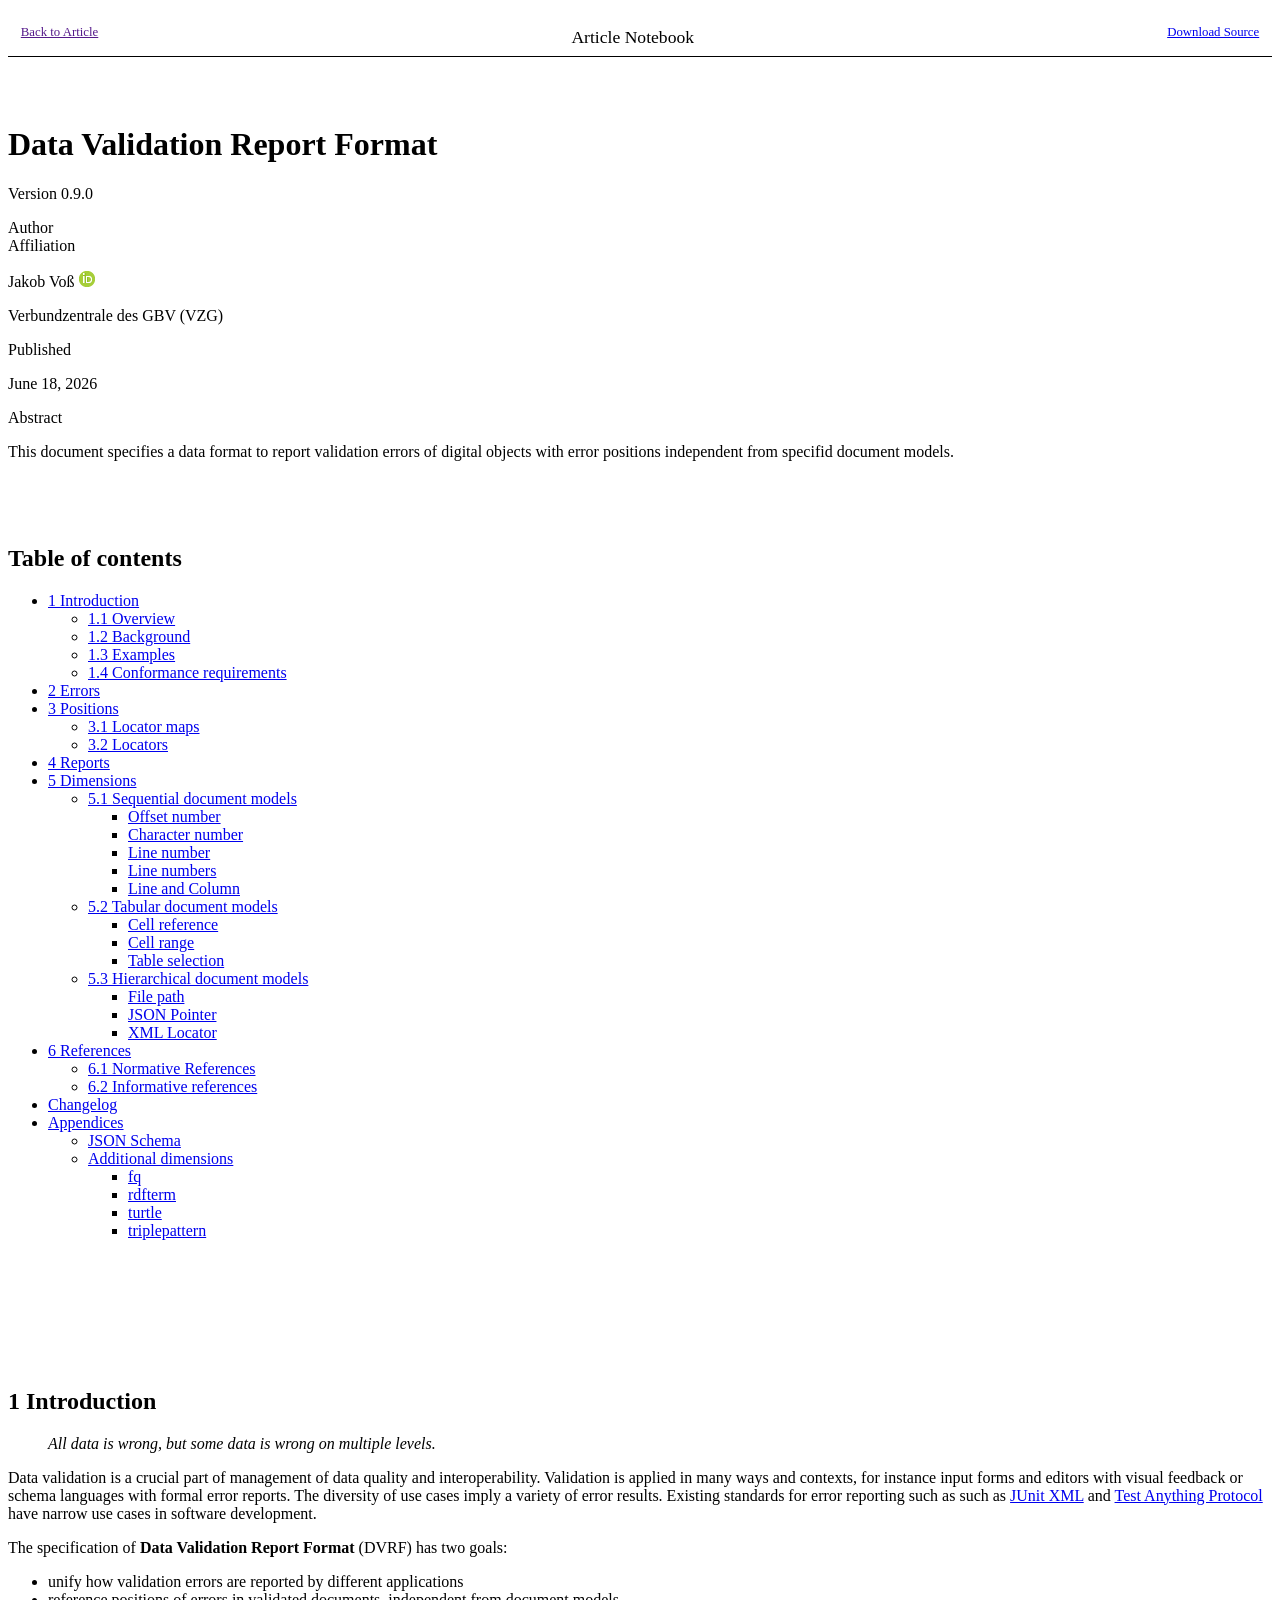
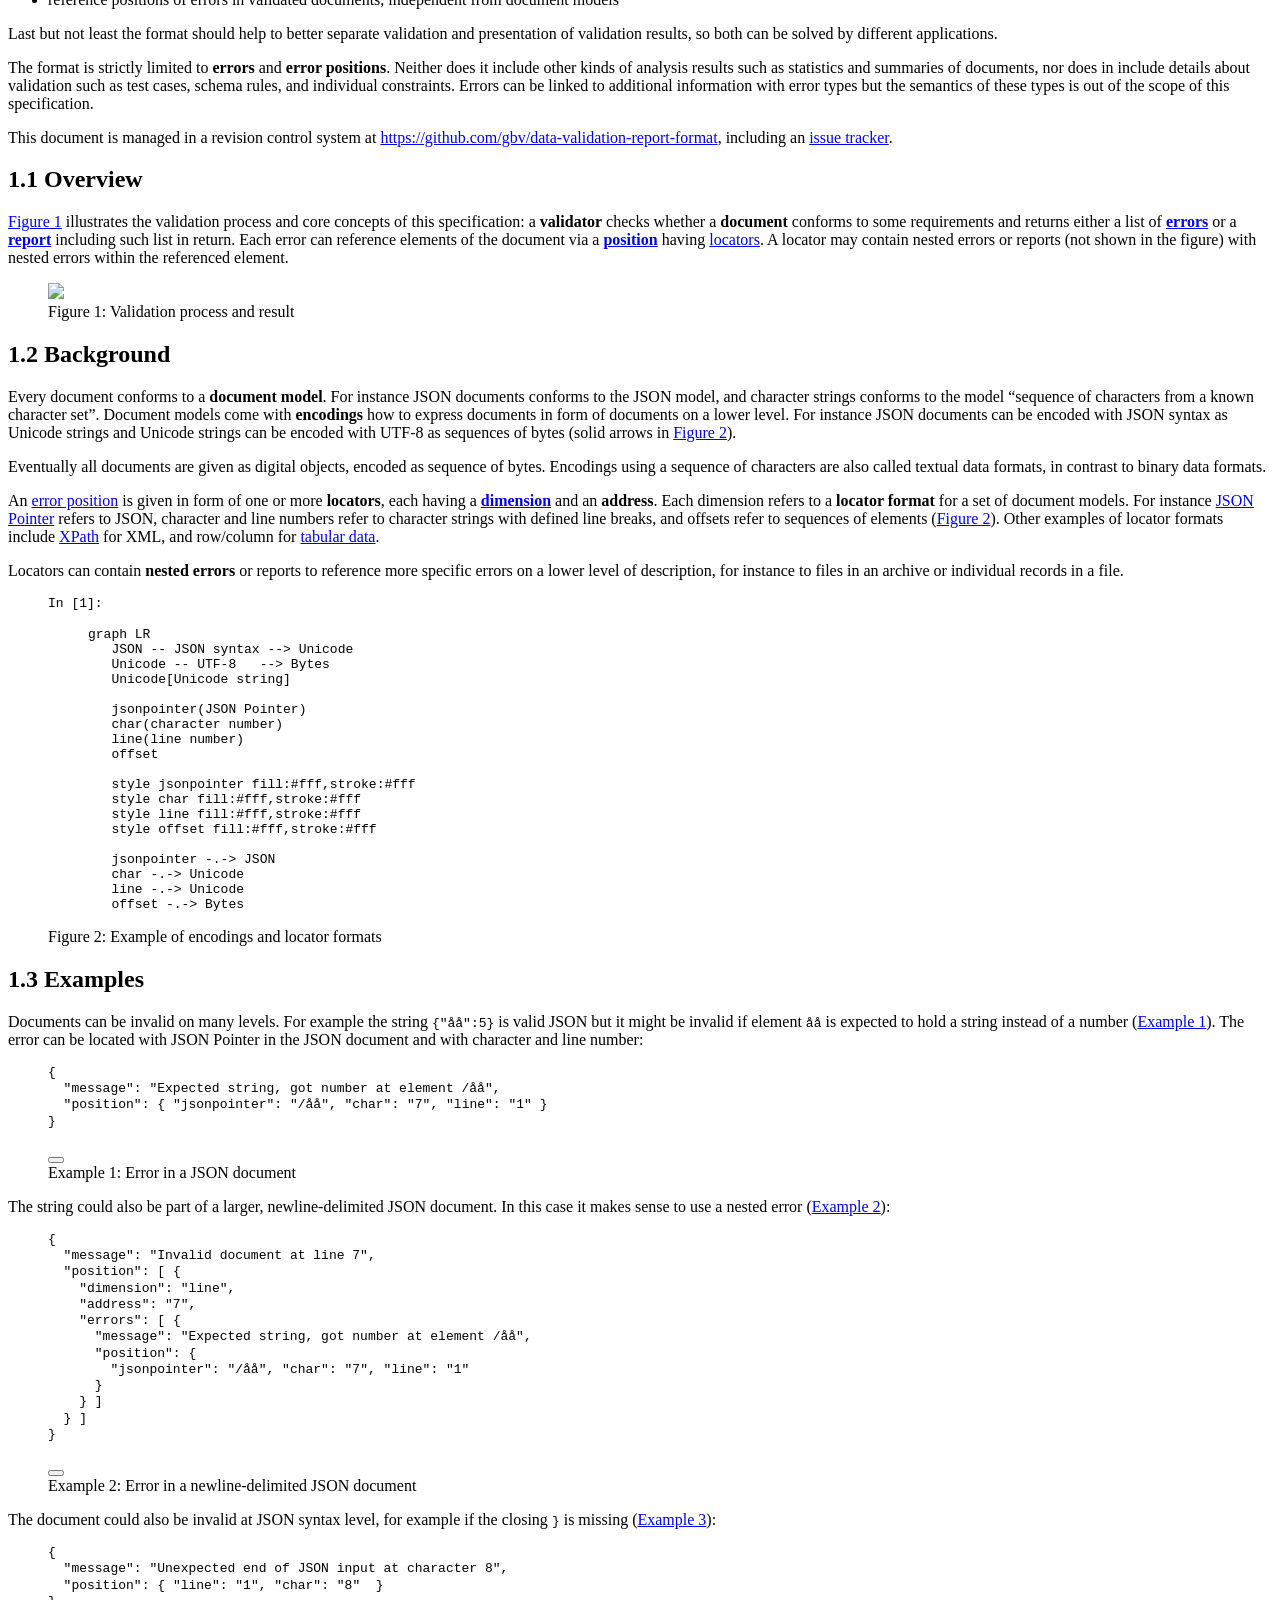
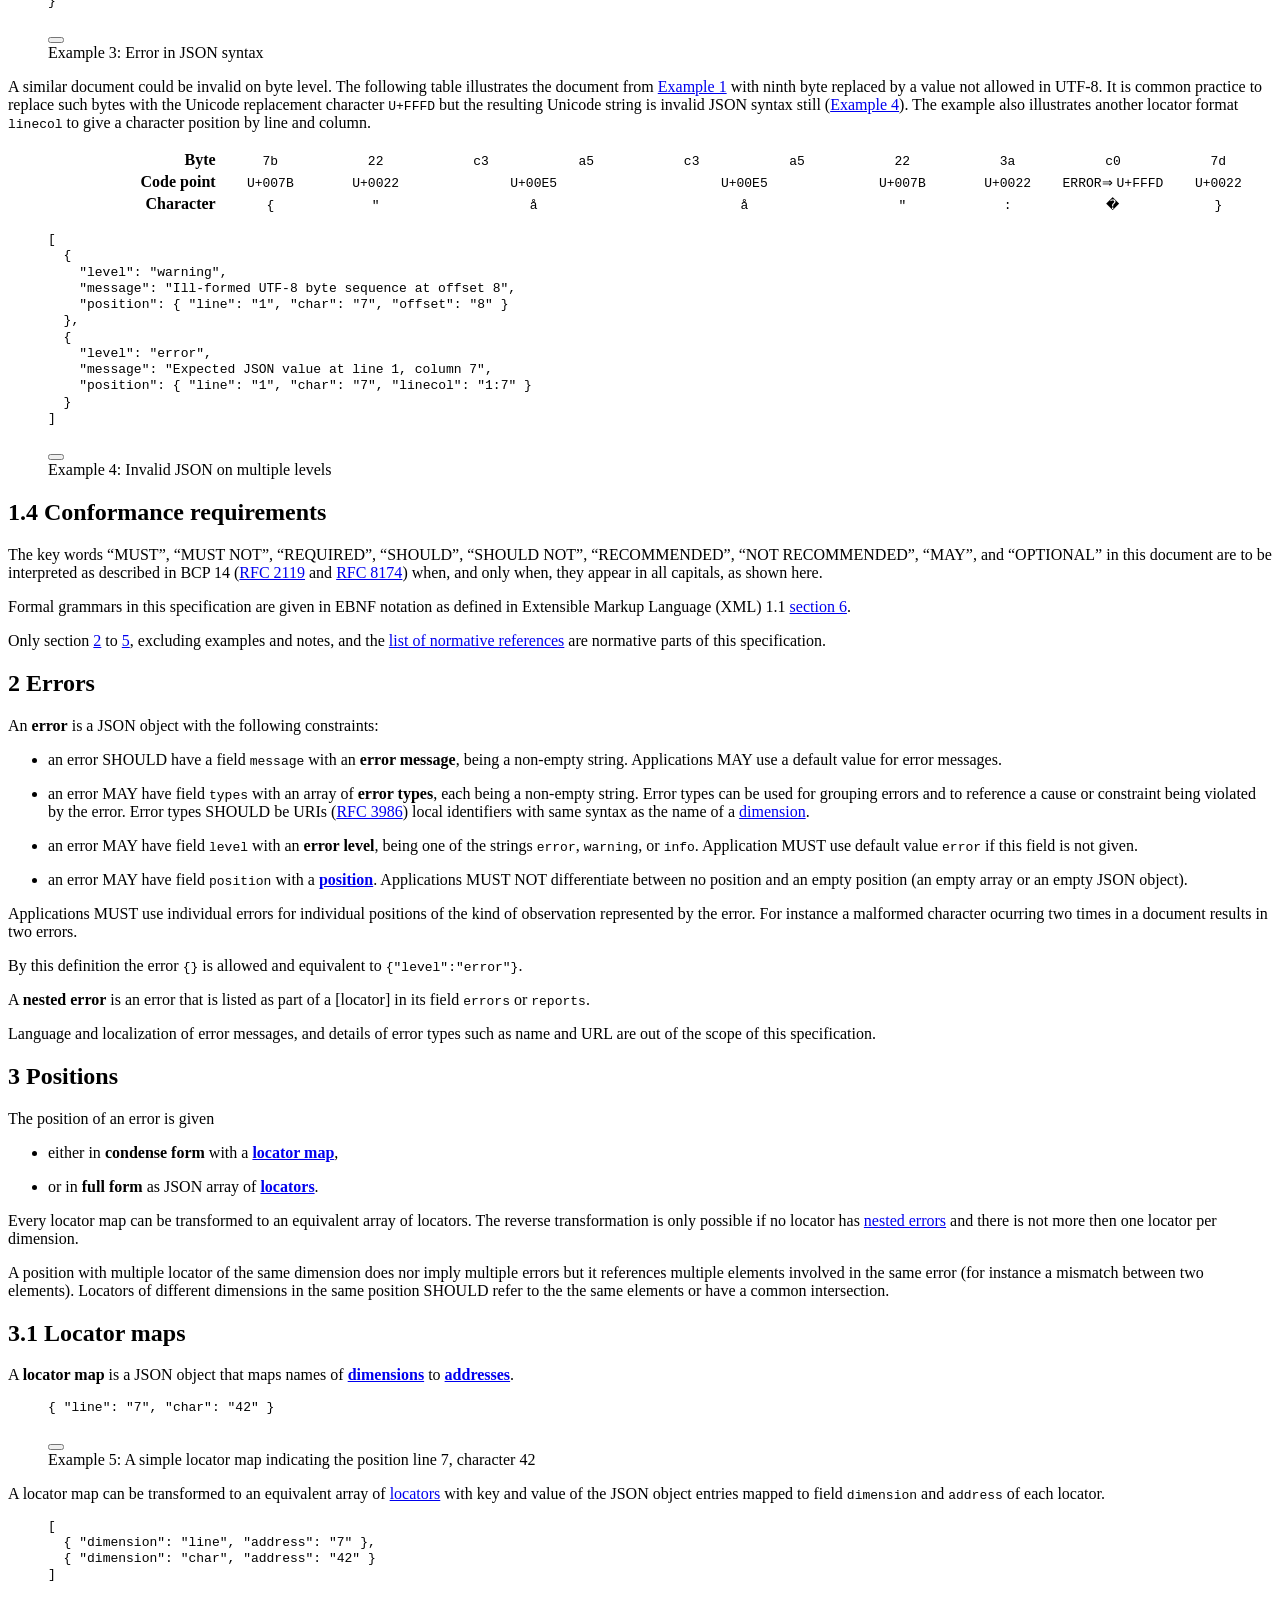
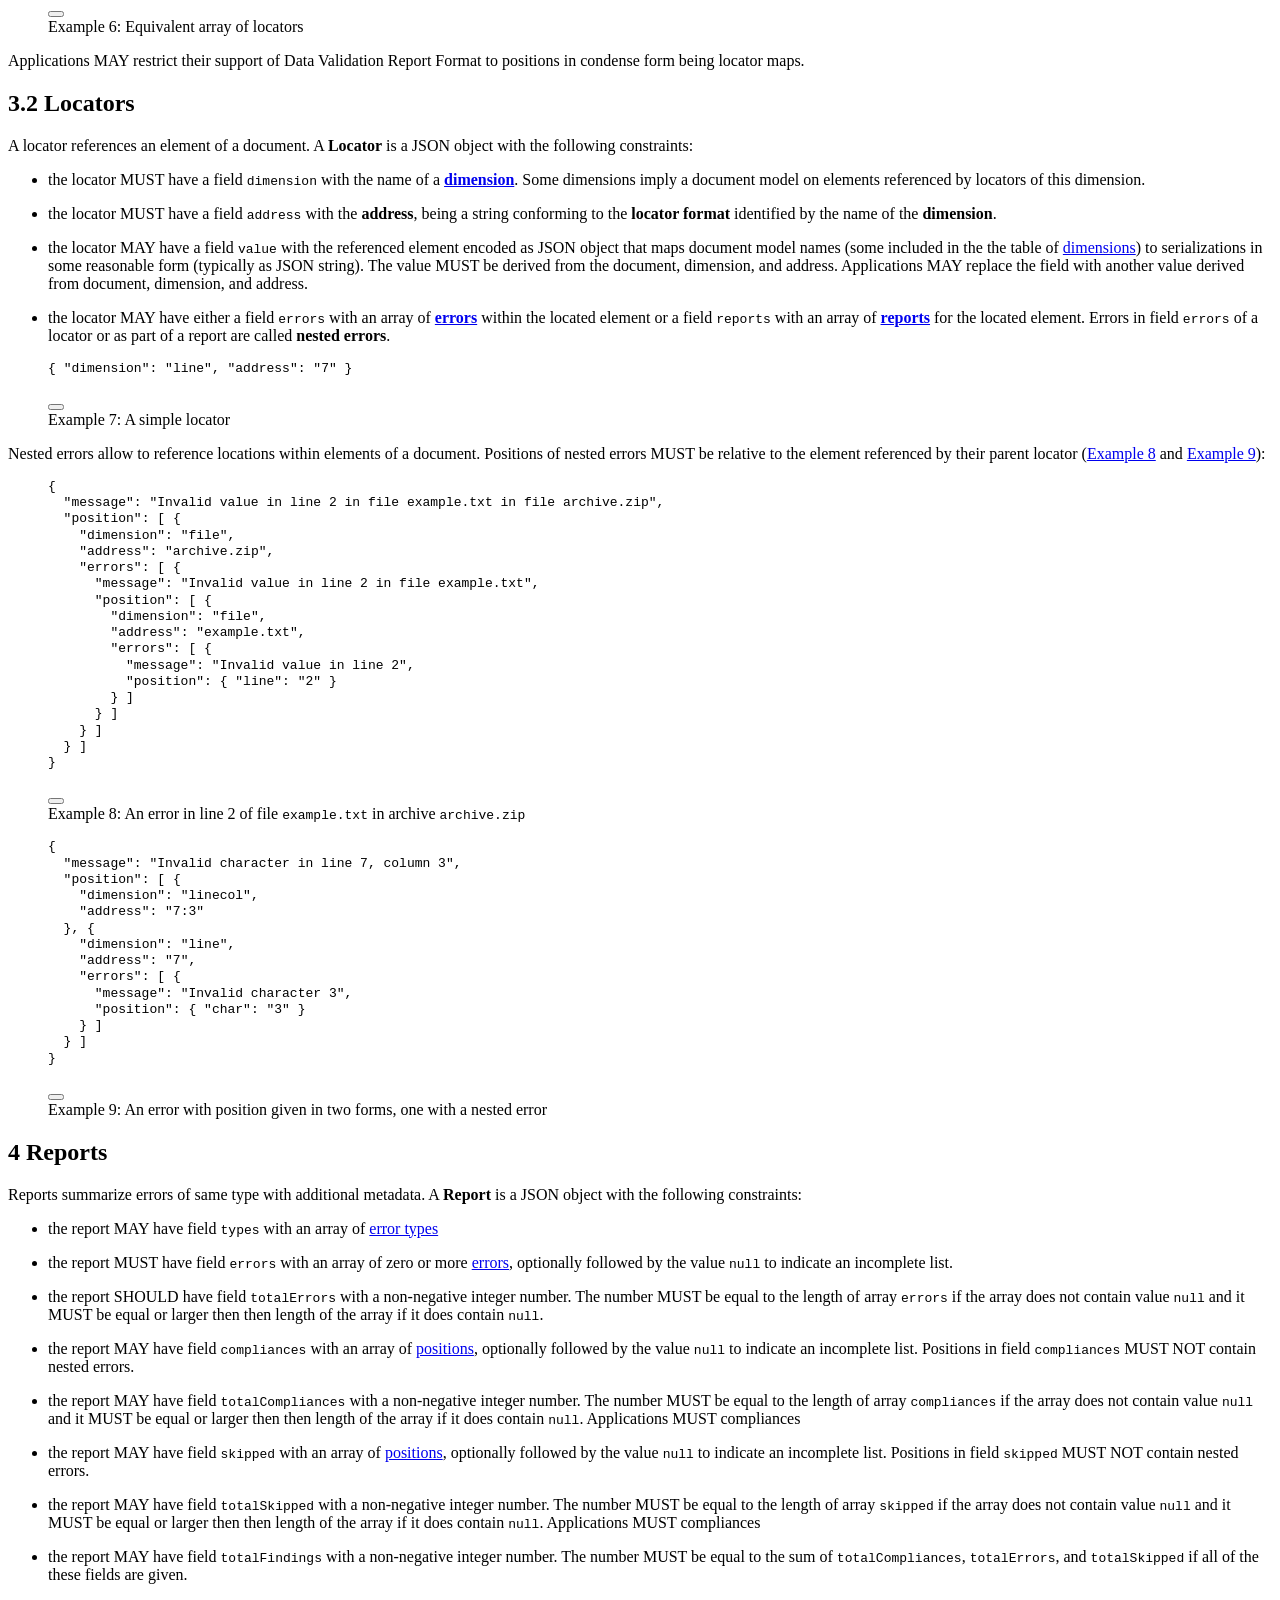
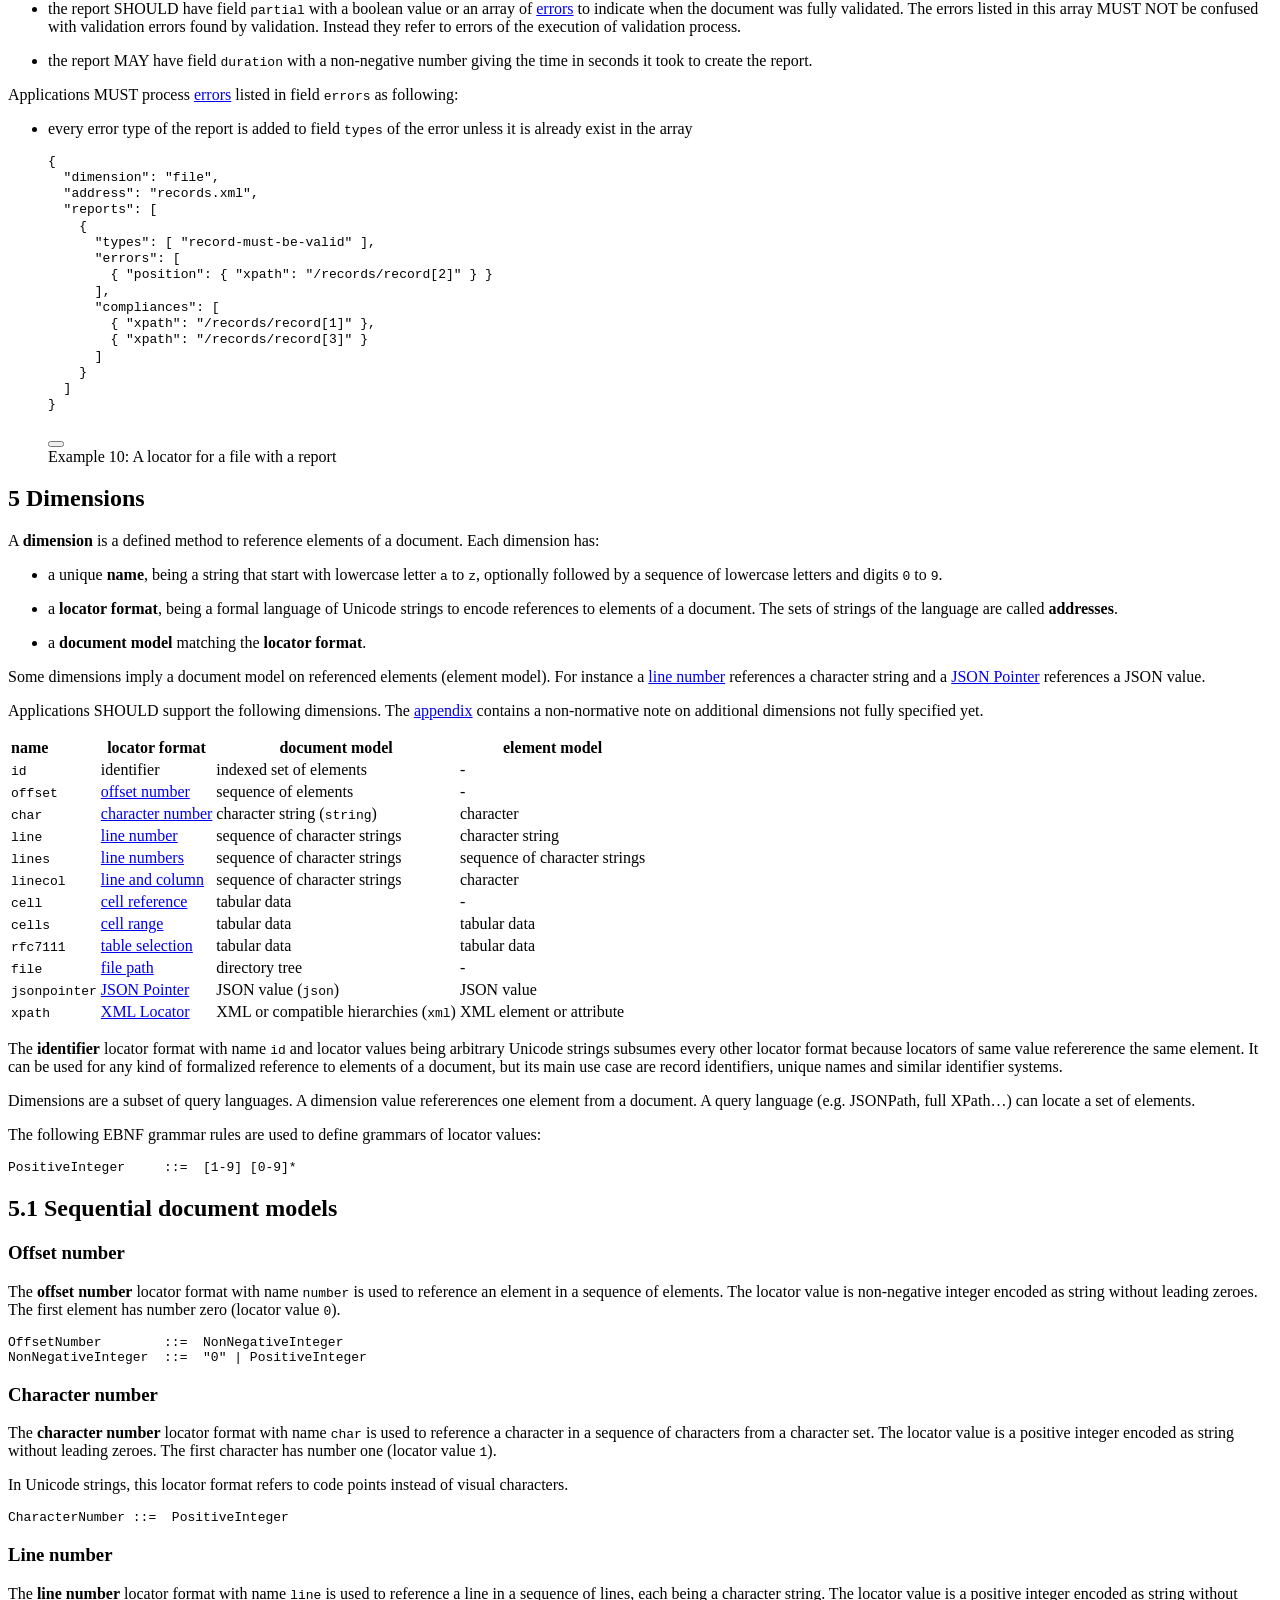
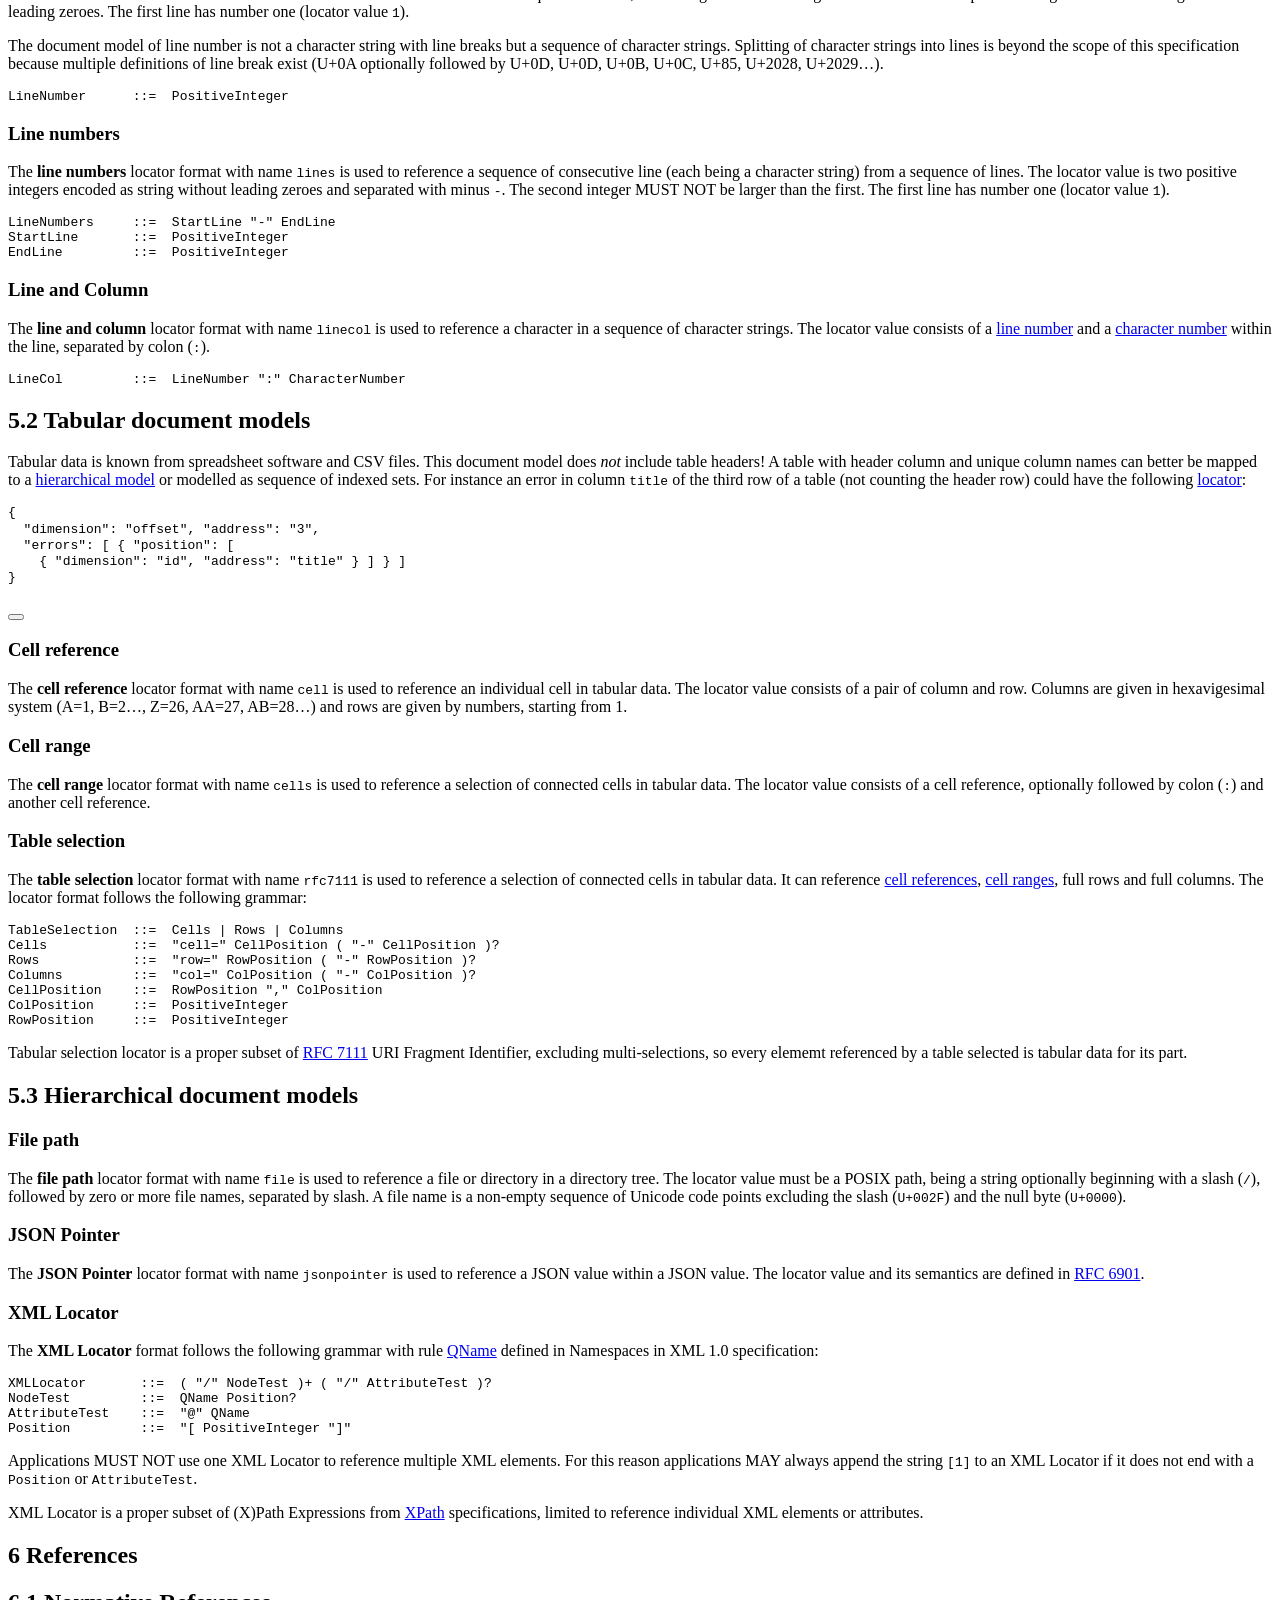
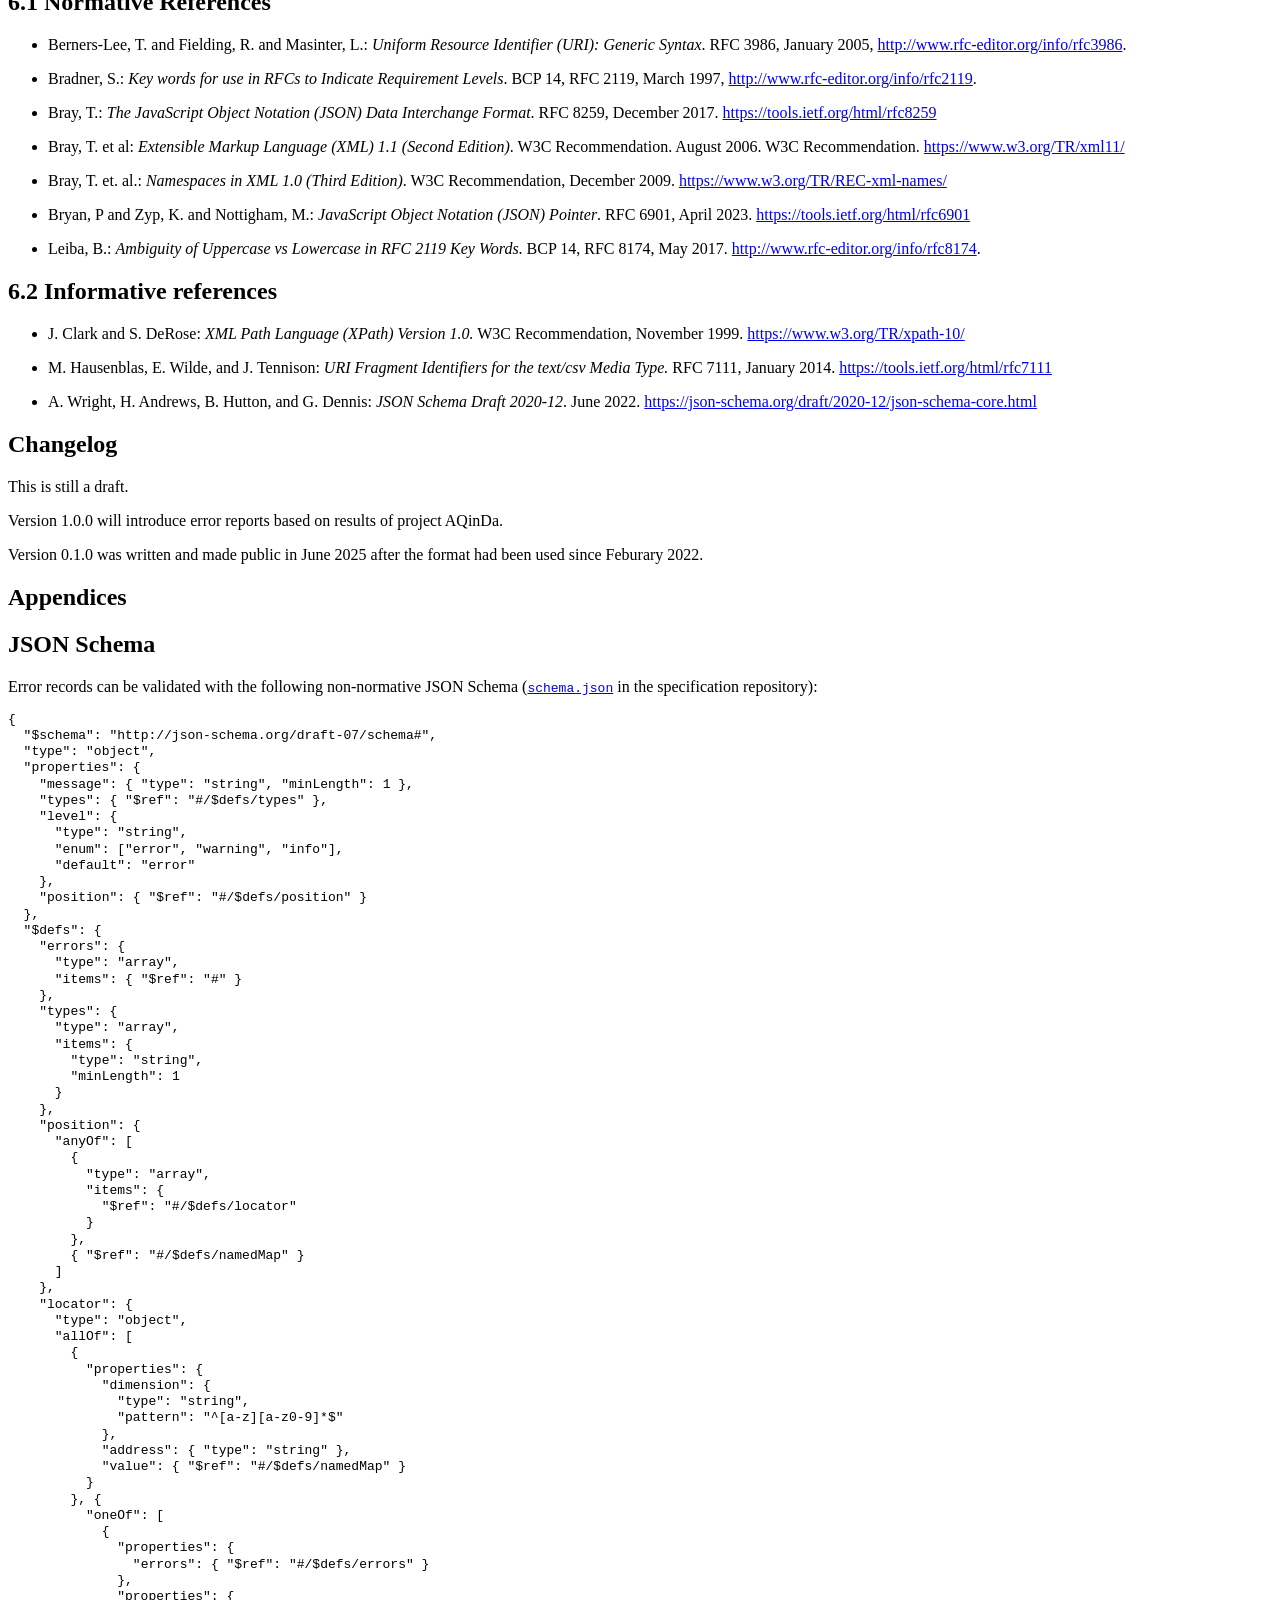
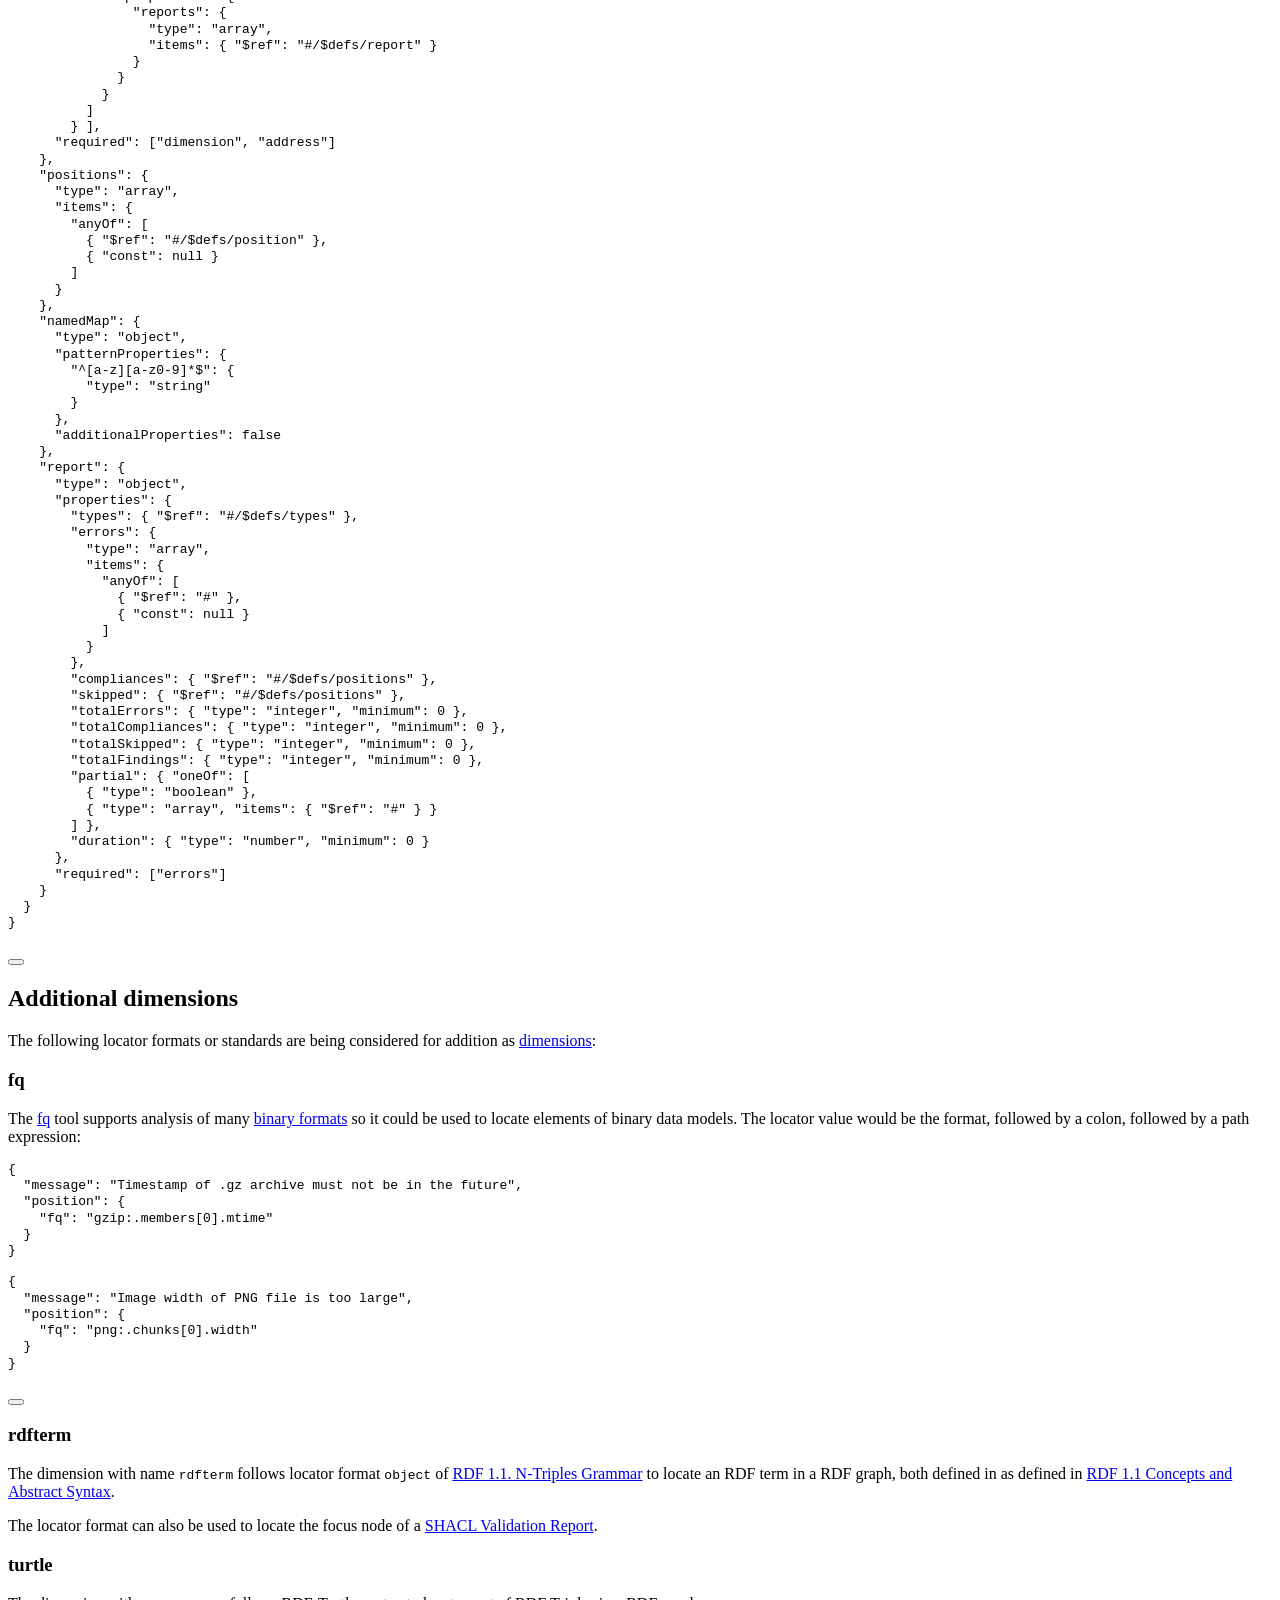
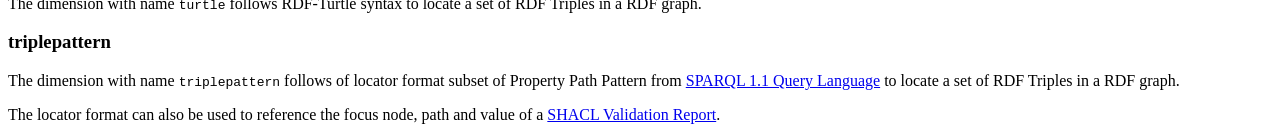
==== index-preview.html @ 738243df "Built site for gh-pages" ====
<!DOCTYPE html>
<html xmlns="http://www.w3.org/1999/xhtml" lang="en" xml:lang="en"><head>
    <meta charset="utf-8">
    <meta name="generator" content="quarto-1.9.38">

    <meta name="viewport" content="width=device-width, initial-scale=1.0, user-scalable=yes">

    <meta name="dcterms.date" content="2026-06-18">

    <title>Data Validation Report Format</title>
    <style>
      /* Default styles provided by pandoc.
      ** See https://pandoc.org/MANUAL.html#variables-for-html for config info.
      */
      code{white-space: pre-wrap;}
      span.smallcaps{font-variant: small-caps;}
      div.columns{display: flex; gap: min(4vw, 1.5em);}
      div.column{flex: auto; overflow-x: auto;}
      div.hanging-indent{margin-left: 1.5em; text-indent: -1.5em;}
      ul.task-list{list-style: none;}
      ul.task-list li input[type="checkbox"] {
        width: 0.8em;
        margin: 0 0.8em 0.2em -1em; /* quarto-specific, see https://github.com/quarto-dev/quarto-cli/issues/4556 */ 
        vertical-align: middle;
      }
      /* CSS for syntax highlighting */
      html { -webkit-text-size-adjust: 100%; }
      pre > code.sourceCode { white-space: pre; position: relative; }
      pre > code.sourceCode > span { display: inline-block; line-height: 1.25; }
      pre > code.sourceCode > span:empty { height: 1.2em; }
      .sourceCode { overflow: visible; }
      code.sourceCode > span { color: inherit; text-decoration: inherit; }
      div.sourceCode { margin: 1em 0; }
      pre.sourceCode { margin: 0; }
      @media screen {
      div.sourceCode { overflow: auto; }
      }
      @media print {
      pre > code.sourceCode { white-space: pre-wrap; }
      pre > code.sourceCode > span { text-indent: -5em; padding-left: 5em; }
      }
      pre.numberSource code
        { counter-reset: source-line 0; }
      pre.numberSource code > span
        { position: relative; left: -4em; counter-increment: source-line; }
      pre.numberSource code > span > a:first-child::before
        { content: counter(source-line);
          position: relative; left: -1em; text-align: right; vertical-align: baseline;
          border: none; display: inline-block;
          -webkit-touch-callout: none; -webkit-user-select: none;
          -khtml-user-select: none; -moz-user-select: none;
          -ms-user-select: none; user-select: none;
          padding: 0 4px; width: 4em;
        }
      pre.numberSource { margin-left: 3em;  padding-left: 4px; }
      div.sourceCode
        {   }
      @media screen {
      pre > code.sourceCode > span > a:first-child::before { text-decoration: underline; }
      }
    </style>

    <style>
      body.hypothesis-enabled #quarto-embed-header {
        padding-right: 36px;
      }

      #quarto-embed-header {
        height: 3em;
        width: 100%;
        display: flex;
        justify-content: space-between;
        align-items: center;
        border-bottom: solid 1px;
      }

      #quarto-embed-header h6 {
        font-size: 1.1em;
        padding-top: 0.6em;
        margin-left: 1em;
        margin-right: 1em;
        font-weight: 400;
      }

      #quarto-embed-header a.quarto-back-link,
      #quarto-embed-header a.quarto-download-embed {
        font-size: 0.8em;
        margin-top: 1em;
        margin-bottom: 1em;
        margin-left: 1em;
        margin-right: 1em;
      }

      .quarto-back-container {
        padding-left: 0.5em;
        display: flex;
      }

      .headroom {
          will-change: transform;
          transition: transform 200ms linear;
      }

      .headroom--pinned {
          transform: translateY(0%);
      }

      .headroom--unpinned {
          transform: translateY(-100%);
      }      
    </style>

    <script>
    window.document.addEventListener("DOMContentLoaded", function () {

      var header = window.document.querySelector("#quarto-embed-header");
      const titleBannerEl = window.document.querySelector("body > #title-block-header");
      if (titleBannerEl) {
        titleBannerEl.style.paddingTop = header.clientHeight + "px";
      }
      const contentEl = window.document.getElementById('quarto-content');
      for (const child of contentEl.children) {
        child.style.paddingTop = header.clientHeight + "px";
        child.style.marginTop = "1em";
      }

      // Use the article root if the `back` call doesn't work. This isn't perfect
      // but should typically work
      window.quartoBackToArticle = () => {
        var currentUrl = window.location.href;
        window.history.back();
        setTimeout(() => {
            // if location was not changed in 100 ms, then there is no history back
            if(currentUrl === window.location.href){              
                // redirect to site root
                window.location.href = "index.html";
            }
        }, 100);
      }

      const headroom = new window.Headroom(header, {
        tolerance: 5,
        onPin: function () {
        },
        onUnpin: function () {
        },
      });
      headroom.init();
    });
    </script>

    
<script src="site_libs/manuscript-notebook/headroom.min.js"></script>
<script src="site_libs/clipboard/clipboard.min.js"></script>
<script src="site_libs/quarto-html/quarto.js" type="module"></script>
<script src="site_libs/quarto-html/tabsets/tabsets.js" type="module"></script>
<script src="site_libs/quarto-html/popper.min.js"></script>
<script src="site_libs/quarto-html/tippy.umd.min.js"></script>
<script src="site_libs/quarto-html/anchor.min.js"></script>
<link href="site_libs/quarto-html/tippy.css" rel="stylesheet">
<link href="site_libs/quarto-html/quarto-syntax-highlighting-cf35b1e8b68dd0c452cd246239eb2ea9.css" rel="stylesheet" id="quarto-text-highlighting-styles">
<script src="site_libs/bootstrap/bootstrap.min.js"></script>
<link href="site_libs/bootstrap/bootstrap-icons.css" rel="stylesheet">
<link href="site_libs/bootstrap/bootstrap-c07b2023d1ce389724911301a6ac35eb.min.css" rel="stylesheet" append-hash="true" id="quarto-bootstrap" data-mode="light">
<script src="site_libs/quarto-contrib/glightbox/glightbox.min.js"></script>
<link href="site_libs/quarto-contrib/glightbox/glightbox.min.css" rel="stylesheet">
<link href="site_libs/quarto-contrib/glightbox/lightbox.css" rel="stylesheet">
     <script src="site_libs/quarto-diagram/mermaid.min.js"></script>
<script src="site_libs/quarto-diagram/mermaid-init.js"></script>
<link href="site_libs/quarto-diagram/mermaid.css" rel="stylesheet">  
        <link rel="stylesheet" href="style.css">
      <meta name="citation_title" content="Data Validation Report Format">
<meta name="citation_abstract" content="This document specifies a data format to report validation errors of digital objects with error positions independent from specifid document models.
">
<meta name="citation_author" content="Jakob Voß">
<meta name="citation_publication_date" content="2026-06-18">
<meta name="citation_cover_date" content="2026-06-18">
<meta name="citation_year" content="2026">
<meta name="citation_online_date" content="2026-06-18">
<meta name="citation_language" content="en">
</head>

  <body class="quarto-notebook quarto-light">
    <div id="quarto-embed-header" class="headroom fixed-top bg-primary">
      
      <a onclick="window.quartoBackToArticle(); return false;" class="btn btn-primary quarto-back-link" href=""><i class="bi bi-caret-left"></i> Back to Article</a>
      <h6><i class="bi bi-journal-code"></i> Article Notebook</h6>

            <a href="./index.qmd" class="btn btn-primary quarto-download-embed" download="index.qmd">Download Source</a>
          </div>

     <header id="title-block-header" class="quarto-title-block default toc-left page-columns page-full">
  <div class="quarto-title-banner page-columns page-full">
    <div class="quarto-title column-body">
      <h1 class="title">Data Validation Report Format</h1>
            <p class="subtitle lead">Version 0.9.0</p>
          </div>

    
    <div class="quarto-title-meta-container">
      <div class="quarto-title-meta-column-start">
            <div class="quarto-title-meta-author">
          <div class="quarto-title-meta-heading">Author</div>
          <div class="quarto-title-meta-heading">Affiliation</div>
          
                <div class="quarto-title-meta-contents">
            <p class="author">Jakob Voß <a href="https://orcid.org/0000-0002-7613-4123" class="quarto-title-author-orcid"> <img src="[data-uri]"></a></p>
          </div>
                <div class="quarto-title-meta-contents">
                    <p class="affiliation">
                        Verbundzentrale des GBV (VZG)
                      </p>
                  </div>
                    </div>
        
        <div class="quarto-title-meta">

                      
                <div>
            <div class="quarto-title-meta-heading">Published</div>
            <div class="quarto-title-meta-contents">
              <p class="date">June 18, 2026</p>
            </div>
          </div>
          
                
              </div>
      </div>
      <div class="quarto-title-meta-column-end quarto-other-formats-target">
      </div>
    </div>

    <div>
      <div class="abstract">
        <div class="block-title">Abstract</div>
        <p>This document specifies a data format to report validation errors of digital objects with error positions independent from specifid document models.</p>
      </div>
    </div>


    <div class="quarto-other-links-text-target">
    </div>  </div>
</header><div id="quarto-content" class="page-columns page-rows-contents page-layout-article toc-left">
<div id="quarto-sidebar-toc-left" class="sidebar toc-left">
  <nav id="TOC" role="doc-toc" class="toc-active">
    <h2 id="toc-title">Table of contents</h2>
   
  <ul>
  <li><a href="#introduction" id="toc-introduction" class="nav-link active" data-scroll-target="#introduction"><span class="header-section-number">1</span> Introduction</a>
  <ul class="collapse">
  <li><a href="#overview" id="toc-overview" class="nav-link" data-scroll-target="#overview"><span class="header-section-number">1.1</span> Overview</a></li>
  <li><a href="#background" id="toc-background" class="nav-link" data-scroll-target="#background"><span class="header-section-number">1.2</span> Background</a></li>
  <li><a href="#examples" id="toc-examples" class="nav-link" data-scroll-target="#examples"><span class="header-section-number">1.3</span> Examples</a></li>
  <li><a href="#conformance-requirements" id="toc-conformance-requirements" class="nav-link" data-scroll-target="#conformance-requirements"><span class="header-section-number">1.4</span> Conformance requirements</a></li>
  </ul></li>
  <li><a href="#errors" id="toc-errors" class="nav-link" data-scroll-target="#errors"><span class="header-section-number">2</span> Errors</a></li>
  <li><a href="#positions" id="toc-positions" class="nav-link" data-scroll-target="#positions"><span class="header-section-number">3</span> Positions</a>
  <ul class="collapse">
  <li><a href="#locator-maps" id="toc-locator-maps" class="nav-link" data-scroll-target="#locator-maps"><span class="header-section-number">3.1</span> Locator maps</a></li>
  <li><a href="#locators" id="toc-locators" class="nav-link" data-scroll-target="#locators"><span class="header-section-number">3.2</span> Locators</a></li>
  </ul></li>
  <li><a href="#reports" id="toc-reports" class="nav-link" data-scroll-target="#reports"><span class="header-section-number">4</span> Reports</a></li>
  <li><a href="#dimensions" id="toc-dimensions" class="nav-link" data-scroll-target="#dimensions"><span class="header-section-number">5</span> Dimensions</a>
  <ul class="collapse">
  <li><a href="#sequential-document-models" id="toc-sequential-document-models" class="nav-link" data-scroll-target="#sequential-document-models"><span class="header-section-number">5.1</span> Sequential document models</a>
  <ul class="collapse">
  <li><a href="#offset-number" id="toc-offset-number" class="nav-link" data-scroll-target="#offset-number">Offset number</a></li>
  <li><a href="#character-number" id="toc-character-number" class="nav-link" data-scroll-target="#character-number">Character number</a></li>
  <li><a href="#line-number" id="toc-line-number" class="nav-link" data-scroll-target="#line-number">Line number</a></li>
  <li><a href="#line-numbers" id="toc-line-numbers" class="nav-link" data-scroll-target="#line-numbers">Line numbers</a></li>
  <li><a href="#line-and-column" id="toc-line-and-column" class="nav-link" data-scroll-target="#line-and-column">Line and Column</a></li>
  </ul></li>
  <li><a href="#tabular-document-models" id="toc-tabular-document-models" class="nav-link" data-scroll-target="#tabular-document-models"><span class="header-section-number">5.2</span> Tabular document models</a>
  <ul class="collapse">
  <li><a href="#cell-reference" id="toc-cell-reference" class="nav-link" data-scroll-target="#cell-reference">Cell reference</a></li>
  <li><a href="#cell-range" id="toc-cell-range" class="nav-link" data-scroll-target="#cell-range">Cell range</a></li>
  <li><a href="#table-selection" id="toc-table-selection" class="nav-link" data-scroll-target="#table-selection">Table selection</a></li>
  </ul></li>
  <li><a href="#hierarchical-document-models" id="toc-hierarchical-document-models" class="nav-link" data-scroll-target="#hierarchical-document-models"><span class="header-section-number">5.3</span> Hierarchical document models</a>
  <ul class="collapse">
  <li><a href="#file-path" id="toc-file-path" class="nav-link" data-scroll-target="#file-path">File path</a></li>
  <li><a href="#json-pointer" id="toc-json-pointer" class="nav-link" data-scroll-target="#json-pointer">JSON Pointer</a></li>
  <li><a href="#xml-locator" id="toc-xml-locator" class="nav-link" data-scroll-target="#xml-locator">XML Locator</a></li>
  </ul></li>
  </ul></li>
  <li><a href="#references" id="toc-references" class="nav-link" data-scroll-target="#references"><span class="header-section-number">6</span> References</a>
  <ul class="collapse">
  <li><a href="#normative-references" id="toc-normative-references" class="nav-link" data-scroll-target="#normative-references"><span class="header-section-number">6.1</span> Normative References</a></li>
  <li><a href="#informative-references" id="toc-informative-references" class="nav-link" data-scroll-target="#informative-references"><span class="header-section-number">6.2</span> Informative references</a></li>
  </ul></li>
  <li><a href="#changelog" id="toc-changelog" class="nav-link" data-scroll-target="#changelog">Changelog</a></li>
  <li><a href="#appendices" id="toc-appendices" class="nav-link" data-scroll-target="#appendices">Appendices</a>
  <ul class="collapse">
  <li><a href="#json-schema" id="toc-json-schema" class="nav-link" data-scroll-target="#json-schema">JSON Schema</a></li>
  <li><a href="#sec-additional-dimensions" id="toc-sec-additional-dimensions" class="nav-link" data-scroll-target="#sec-additional-dimensions">Additional dimensions</a>
  <ul class="collapse">
  <li><a href="#fq" id="toc-fq" class="nav-link" data-scroll-target="#fq">fq</a></li>
  <li><a href="#rdfterm" id="toc-rdfterm" class="nav-link" data-scroll-target="#rdfterm">rdfterm</a></li>
  <li><a href="#turtle" id="toc-turtle" class="nav-link" data-scroll-target="#turtle">turtle</a></li>
  <li><a href="#triplepattern" id="toc-triplepattern" class="nav-link" data-scroll-target="#triplepattern">triplepattern</a></li>
  </ul></li>
  </ul></li>
  </ul>
</nav>
</div>
<div id="quarto-margin-sidebar" class="sidebar margin-sidebar zindex-bottom">
</div>
<main class="content quarto-banner-title-block" id="quarto-document-content">      

       <section id="introduction" class="level1" data-number="1">
<h1 data-number="1"><span class="header-section-number">1</span> Introduction</h1>
<blockquote class="blockquote">
<p><em>All data is wrong, but some data is wrong on multiple levels.</em></p>
</blockquote>
<p>Data validation is a crucial part of management of data quality and interoperability. Validation is applied in many ways and contexts, for instance input forms and editors with visual feedback or schema languages with formal error reports. The diversity of use cases imply a variety of error results. Existing standards for error reporting such as such as <a href="https://github.com/testmoapp/junitxml">JUnit XML</a> and <a href="https://testanything.org/">Test Anything Protocol</a> have narrow use cases in software development.</p>
<p>The specification of <strong>Data Validation Report Format</strong> (DVRF) has two goals:</p>
<ul>
<li>unify how validation errors are reported by different applications</li>
<li>reference positions of errors in validated documents, independent from document models</li>
</ul>
<p>Last but not least the format should help to better separate validation and presentation of validation results, so both can be solved by different applications.</p>
<div class="callout callout-style-simple callout-caution">
<div class="callout-body d-flex">
<div class="callout-icon-container">
<i class="callout-icon"></i>
</div>
<div class="callout-body-container">
<p>The format is strictly limited to <strong>errors</strong> and <strong>error positions</strong>. Neither does it include other kinds of analysis results such as statistics and summaries of documents, nor does in include details about validation such as test cases, schema rules, and individual constraints. Errors can be linked to additional information with error types but the semantics of these types is out of the scope of this specification.</p>
</div>
</div>
</div>
<p>This document is managed in a revision control system at <a href="https://github.com/gbv/data-validation-report-format" class="uri">https://github.com/gbv/data-validation-report-format</a>, including an <a href="https://github.com/gbv/data-validation-report-format/issues">issue tracker</a>.</p>
<section id="overview" class="level2" data-number="1.1">
<h2 data-number="1.1" class="anchored" data-anchor-id="overview"><span class="header-section-number">1.1</span> Overview</h2>
<p><a href="#fig-validation" class="quarto-xref">Figure&nbsp;1</a> illustrates the validation process and core concepts of this specification: a <strong>validator</strong> checks whether a <strong>document</strong> conforms to some requirements and returns either a list of <strong><a href="#error">errors</a></strong> or a <strong><a href="#report">report</a></strong> including such list in return. Each error can reference elements of the document via a <strong><a href="#position">position</a></strong> having <a href="#locators">locators</a>. A locator may contain nested errors or reports (not shown in the figure) with nested errors within the referenced element.</p>
<div id="fig-validation" class="quarto-float quarto-figure quarto-figure-center anchored">
<figure class="quarto-float quarto-float-fig figure">
<div aria-describedby="fig-validation-caption-0ceaefa1-69ba-4598-a22c-09a6ac19f8ca">
<a href="overview.svg" class="lightbox" data-gallery="quarto-lightbox-gallery-1" title="Figure&nbsp;1: Validation process and result"><img src="overview.svg" class="img-fluid figure-img"></a>
</div>
<figcaption class="quarto-float-caption-bottom quarto-float-caption quarto-float-fig" id="fig-validation-caption-0ceaefa1-69ba-4598-a22c-09a6ac19f8ca">
Figure&nbsp;1: Validation process and result
</figcaption>
</figure>
</div>
</section>
<section id="background" class="level2" data-number="1.2">
<h2 data-number="1.2" class="anchored" data-anchor-id="background"><span class="header-section-number">1.2</span> Background</h2>
<p>Every document conforms to a <strong>document model</strong>. For instance JSON documents conforms to the JSON model, and character strings conforms to the model “sequence of characters from a known character set”. Document models come with <strong>encodings</strong> how to express documents in form of documents on a lower level. For instance JSON documents can be encoded with JSON syntax as Unicode strings and Unicode strings can be encoded with UTF-8 as sequences of bytes (solid arrows in <a href="#fig-encodings-and-locators" class="quarto-xref">Figure&nbsp;2</a>).</p>
<div class="callout callout-style-simple callout-note">
<div class="callout-body d-flex">
<div class="callout-icon-container">
<i class="callout-icon"></i>
</div>
<div class="callout-body-container">
<p>Eventually all documents are given as digital objects, encoded as sequence of bytes. Encodings using a sequence of characters are also called textual data formats, in contrast to binary data formats.</p>
</div>
</div>
</div>
<p>An <a href="#positions">error position</a> is given in form of one or more <strong>locators</strong>, each having a <a href="#dimensions"><strong>dimension</strong></a> and an <strong>address</strong>. Each dimension refers to a <strong>locator format</strong> for a set of document models. For instance <a href="#json-pointer">JSON Pointer</a> refers to JSON, character and line numbers refer to character strings with defined line breaks, and offsets refer to sequences of elements (<a href="#fig-encodings-and-locators" class="quarto-xref">Figure&nbsp;2</a>). Other examples of locator formats include <a href="https://www.w3.org/TR/xpath/">XPath</a> for XML, and row/column for <a href="#tabular-document-models">tabular data</a>.</p>
<p>Locators can contain <strong>nested errors</strong> or reports to reference more specific errors on a lower level of description, for instance to files in an archive or individual records in a file.</p>
<div id="fig-encodings-and-locators" class="quarto-float quarto-figure quarto-figure-center anchored">
<figure class="quarto-float quarto-float-fig figure">
<div aria-describedby="fig-encodings-and-locators-caption-0ceaefa1-69ba-4598-a22c-09a6ac19f8ca" class="">
<div class="cell-container"><div class="cell-decorator"><pre>In [1]:</pre></div><div class="cell" data-layout-align="default">
<div class="cell-output-display">
<div>
<p></p><figure class="figure"><p></p>
<div>
<pre class="mermaid mermaid-js">graph LR
   JSON -- JSON syntax --&gt; Unicode
   Unicode -- UTF-8   --&gt; Bytes
   Unicode[Unicode string]

   jsonpointer(JSON Pointer)
   char(character number)
   line(line number)
   offset

   style jsonpointer fill:#fff,stroke:#fff
   style char fill:#fff,stroke:#fff
   style line fill:#fff,stroke:#fff
   style offset fill:#fff,stroke:#fff

   jsonpointer -.-&gt; JSON   
   char -.-&gt; Unicode
   line -.-&gt; Unicode
   offset -.-&gt; Bytes
</pre>
</div>
<p></p></figure><p></p>
</div>
</div>
</div></div>
</div>
<figcaption class="quarto-float-caption-bottom quarto-float-caption quarto-float-fig" id="fig-encodings-and-locators-caption-0ceaefa1-69ba-4598-a22c-09a6ac19f8ca">
Figure&nbsp;2: Example of encodings and locator formats
</figcaption>
</figure>
</div>
</section>
<section id="examples" class="level2" data-number="1.3">
<h2 data-number="1.3" class="anchored" data-anchor-id="examples"><span class="header-section-number">1.3</span> Examples</h2>
<p>Documents can be invalid on many levels. For example the string <code>{"åå":5}</code> is valid JSON but it might be invalid if element <code>åå</code> is expected to hold a string instead of a number (<a href="#lst-example-1" class="quarto-xref">Example&nbsp;1</a>). The error can be located with JSON Pointer in the JSON document and with character and line number:</p>
<div id="lst-example-1" class="json listing quarto-float quarto-figure quarto-figure-left anchored">
<figure class="quarto-float quarto-float-lst figure">
<div aria-describedby="lst-example-1-caption-0ceaefa1-69ba-4598-a22c-09a6ac19f8ca">
<div class="code-copy-outer-scaffold"><div class="sourceCode" id="cb1"><pre class="sourceCode json code-with-copy"><code class="sourceCode json"><span id="cb1-1"><a href="#cb1-1" aria-hidden="true" tabindex="-1"></a><span class="fu">{</span></span>
<span id="cb1-2"><a href="#cb1-2" aria-hidden="true" tabindex="-1"></a>  <span class="dt">"message"</span><span class="fu">:</span> <span class="st">"Expected string, got number at element /åå"</span><span class="fu">,</span></span>
<span id="cb1-3"><a href="#cb1-3" aria-hidden="true" tabindex="-1"></a>  <span class="dt">"position"</span><span class="fu">:</span> <span class="fu">{</span> <span class="dt">"jsonpointer"</span><span class="fu">:</span> <span class="st">"/åå"</span><span class="fu">,</span> <span class="dt">"char"</span><span class="fu">:</span> <span class="st">"7"</span><span class="fu">,</span> <span class="dt">"line"</span><span class="fu">:</span> <span class="st">"1"</span> <span class="fu">}</span></span>
<span id="cb1-4"><a href="#cb1-4" aria-hidden="true" tabindex="-1"></a><span class="fu">}</span></span></code></pre></div><button title="Copy to Clipboard" class="code-copy-button"><i class="bi"></i></button></div>
</div>
<figcaption class="quarto-float-caption-bottom quarto-float-caption quarto-float-lst" id="lst-example-1-caption-0ceaefa1-69ba-4598-a22c-09a6ac19f8ca">
Example&nbsp;1: Error in a JSON document
</figcaption>
</figure>
</div>
<p>The string could also be part of a larger, newline-delimited JSON document. In this case it makes sense to use a nested error (<a href="#lst-example-4" class="quarto-xref">Example&nbsp;2</a>):</p>
<div id="lst-example-4" class="json listing quarto-float quarto-figure quarto-figure-left anchored">
<figure class="quarto-float quarto-float-lst figure">
<div aria-describedby="lst-example-4-caption-0ceaefa1-69ba-4598-a22c-09a6ac19f8ca">
<div class="code-copy-outer-scaffold"><div class="sourceCode" id="cb2"><pre class="sourceCode json code-with-copy"><code class="sourceCode json"><span id="cb2-1"><a href="#cb2-1" aria-hidden="true" tabindex="-1"></a><span class="fu">{</span></span>
<span id="cb2-2"><a href="#cb2-2" aria-hidden="true" tabindex="-1"></a>  <span class="dt">"message"</span><span class="fu">:</span> <span class="st">"Invalid document at line 7"</span><span class="fu">,</span></span>
<span id="cb2-3"><a href="#cb2-3" aria-hidden="true" tabindex="-1"></a>  <span class="dt">"position"</span><span class="fu">:</span> <span class="ot">[</span> <span class="fu">{</span></span>
<span id="cb2-4"><a href="#cb2-4" aria-hidden="true" tabindex="-1"></a>    <span class="dt">"dimension"</span><span class="fu">:</span> <span class="st">"line"</span><span class="fu">,</span></span>
<span id="cb2-5"><a href="#cb2-5" aria-hidden="true" tabindex="-1"></a>    <span class="dt">"address"</span><span class="fu">:</span> <span class="st">"7"</span><span class="fu">,</span></span>
<span id="cb2-6"><a href="#cb2-6" aria-hidden="true" tabindex="-1"></a>    <span class="dt">"errors"</span><span class="fu">:</span> <span class="ot">[</span> <span class="fu">{</span></span>
<span id="cb2-7"><a href="#cb2-7" aria-hidden="true" tabindex="-1"></a>      <span class="dt">"message"</span><span class="fu">:</span> <span class="st">"Expected string, got number at element /åå"</span><span class="fu">,</span></span>
<span id="cb2-8"><a href="#cb2-8" aria-hidden="true" tabindex="-1"></a>      <span class="dt">"position"</span><span class="fu">:</span> <span class="fu">{</span></span>
<span id="cb2-9"><a href="#cb2-9" aria-hidden="true" tabindex="-1"></a>        <span class="dt">"jsonpointer"</span><span class="fu">:</span> <span class="st">"/åå"</span><span class="fu">,</span> <span class="dt">"char"</span><span class="fu">:</span> <span class="st">"7"</span><span class="fu">,</span> <span class="dt">"line"</span><span class="fu">:</span> <span class="st">"1"</span></span>
<span id="cb2-10"><a href="#cb2-10" aria-hidden="true" tabindex="-1"></a>      <span class="fu">}</span></span>
<span id="cb2-11"><a href="#cb2-11" aria-hidden="true" tabindex="-1"></a>    <span class="fu">}</span> <span class="ot">]</span></span>
<span id="cb2-12"><a href="#cb2-12" aria-hidden="true" tabindex="-1"></a>  <span class="fu">}</span> <span class="ot">]</span></span>
<span id="cb2-13"><a href="#cb2-13" aria-hidden="true" tabindex="-1"></a><span class="fu">}</span></span></code></pre></div><button title="Copy to Clipboard" class="code-copy-button"><i class="bi"></i></button></div>
</div>
<figcaption class="quarto-float-caption-bottom quarto-float-caption quarto-float-lst" id="lst-example-4-caption-0ceaefa1-69ba-4598-a22c-09a6ac19f8ca">
Example&nbsp;2: Error in a newline-delimited JSON document
</figcaption>
</figure>
</div>
<p>The document could also be invalid at JSON syntax level, for example if the closing <code>}</code> is missing (<a href="#lst-example-2" class="quarto-xref">Example&nbsp;3</a>):</p>
<div id="lst-example-2" class="json listing quarto-float quarto-figure quarto-figure-left anchored">
<figure class="quarto-float quarto-float-lst figure">
<div aria-describedby="lst-example-2-caption-0ceaefa1-69ba-4598-a22c-09a6ac19f8ca">
<div class="code-copy-outer-scaffold"><div class="sourceCode" id="cb3"><pre class="sourceCode json code-with-copy"><code class="sourceCode json"><span id="cb3-1"><a href="#cb3-1" aria-hidden="true" tabindex="-1"></a><span class="fu">{</span></span>
<span id="cb3-2"><a href="#cb3-2" aria-hidden="true" tabindex="-1"></a>  <span class="dt">"message"</span><span class="fu">:</span> <span class="st">"Unexpected end of JSON input at character 8"</span><span class="fu">,</span></span>
<span id="cb3-3"><a href="#cb3-3" aria-hidden="true" tabindex="-1"></a>  <span class="dt">"position"</span><span class="fu">:</span> <span class="fu">{</span> <span class="dt">"line"</span><span class="fu">:</span> <span class="st">"1"</span><span class="fu">,</span> <span class="dt">"char"</span><span class="fu">:</span> <span class="st">"8"</span>  <span class="fu">}</span></span>
<span id="cb3-4"><a href="#cb3-4" aria-hidden="true" tabindex="-1"></a><span class="fu">}</span></span></code></pre></div><button title="Copy to Clipboard" class="code-copy-button"><i class="bi"></i></button></div>
</div>
<figcaption class="quarto-float-caption-bottom quarto-float-caption quarto-float-lst" id="lst-example-2-caption-0ceaefa1-69ba-4598-a22c-09a6ac19f8ca">
Example&nbsp;3: Error in JSON syntax
</figcaption>
</figure>
</div>
<p>A similar document could be invalid on byte level. The following table illustrates the document from <a href="#lst-example-1" class="quarto-xref">Example&nbsp;1</a> with ninth byte replaced by a value not allowed in UTF-8. It is common practice to replace such bytes with the Unicode replacement character <code>U+FFFD</code> but the resulting Unicode string is invalid JSON syntax still (<a href="#lst-3" class="quarto-xref">Example&nbsp;4</a>). The example also illustrates another locator format <code>linecol</code> to give a character position by line and column.</p>
<table class="caption-top table">
<colgroup>
<col style="width: 14%">
<col style="width: 7%">
<col style="width: 7%">
<col style="width: 7%">
<col style="width: 7%">
<col style="width: 7%">
<col style="width: 7%">
<col style="width: 7%">
<col style="width: 7%">
<col style="width: 7%">
<col style="width: 7%">
</colgroup>
<tbody>
<tr class="odd">
<td style="text-align: right;"><strong>Byte</strong></td>
<td style="text-align: center;"><code>7b</code></td>
<td style="text-align: center;"><code>22</code></td>
<td style="text-align: center;"><code>c3</code></td>
<td style="text-align: center;"><code>a5</code></td>
<td style="text-align: center;"><code>c3</code></td>
<td style="text-align: center;"><code>a5</code></td>
<td style="text-align: center;"><code>22</code></td>
<td style="text-align: center;"><code>3a</code></td>
<td style="text-align: center;"><code>c0</code></td>
<td style="text-align: center;"><code>7d</code></td>
</tr>
<tr class="even">
<td style="text-align: right;"><strong>Code point</strong></td>
<td style="text-align: center;"><code>U+007B</code></td>
<td style="text-align: center;"><code>U+0022</code></td>
<td colspan="2" style="text-align: center;"><code>U+00E5</code></td>
<td colspan="2" style="text-align: center;"><code>U+00E5</code></td>
<td style="text-align: center;"><code>U+007B</code></td>
<td style="text-align: center;"><code>U+0022</code></td>
<td style="text-align: center;"><code>ERROR⇒</code> <code>U+FFFD</code></td>
<td style="text-align: center;"><code>U+0022</code></td>
</tr>
<tr class="odd">
<td style="text-align: right;"><strong>Character</strong></td>
<td style="text-align: center;"><code>{</code></td>
<td style="text-align: center;"><code>"</code></td>
<td colspan="2" style="text-align: center;"><code>å</code></td>
<td colspan="2" style="text-align: center;"><code>å</code></td>
<td style="text-align: center;"><code>"</code></td>
<td style="text-align: center;"><code>:</code></td>
<td style="text-align: center;"><code>�</code></td>
<td style="text-align: center;"><code>}</code></td>
</tr>
</tbody>
</table>
<div id="lst-3" class="listing quarto-float quarto-figure quarto-figure-left anchored">
<figure class="quarto-float quarto-float-lst figure">
<div aria-describedby="lst-3-caption-0ceaefa1-69ba-4598-a22c-09a6ac19f8ca">
<div class="code-copy-outer-scaffold"><div class="sourceCode" id="cb4"><pre class="sourceCode json code-with-copy"><code class="sourceCode json"><span id="cb4-1"><a href="#cb4-1" aria-hidden="true" tabindex="-1"></a><span class="ot">[</span></span>
<span id="cb4-2"><a href="#cb4-2" aria-hidden="true" tabindex="-1"></a>  <span class="fu">{</span></span>
<span id="cb4-3"><a href="#cb4-3" aria-hidden="true" tabindex="-1"></a>    <span class="dt">"level"</span><span class="fu">:</span> <span class="st">"warning"</span><span class="fu">,</span></span>
<span id="cb4-4"><a href="#cb4-4" aria-hidden="true" tabindex="-1"></a>    <span class="dt">"message"</span><span class="fu">:</span> <span class="st">"Ill-formed UTF-8 byte sequence at offset 8"</span><span class="fu">,</span></span>
<span id="cb4-5"><a href="#cb4-5" aria-hidden="true" tabindex="-1"></a>    <span class="dt">"position"</span><span class="fu">:</span> <span class="fu">{</span> <span class="dt">"line"</span><span class="fu">:</span> <span class="st">"1"</span><span class="fu">,</span> <span class="dt">"char"</span><span class="fu">:</span> <span class="st">"7"</span><span class="fu">,</span> <span class="dt">"offset"</span><span class="fu">:</span> <span class="st">"8"</span> <span class="fu">}</span></span>
<span id="cb4-6"><a href="#cb4-6" aria-hidden="true" tabindex="-1"></a>  <span class="fu">}</span><span class="ot">,</span></span>
<span id="cb4-7"><a href="#cb4-7" aria-hidden="true" tabindex="-1"></a>  <span class="fu">{</span></span>
<span id="cb4-8"><a href="#cb4-8" aria-hidden="true" tabindex="-1"></a>    <span class="dt">"level"</span><span class="fu">:</span> <span class="st">"error"</span><span class="fu">,</span></span>
<span id="cb4-9"><a href="#cb4-9" aria-hidden="true" tabindex="-1"></a>    <span class="dt">"message"</span><span class="fu">:</span> <span class="st">"Expected JSON value at line 1, column 7"</span><span class="fu">,</span></span>
<span id="cb4-10"><a href="#cb4-10" aria-hidden="true" tabindex="-1"></a>    <span class="dt">"position"</span><span class="fu">:</span> <span class="fu">{</span> <span class="dt">"line"</span><span class="fu">:</span> <span class="st">"1"</span><span class="fu">,</span> <span class="dt">"char"</span><span class="fu">:</span> <span class="st">"7"</span><span class="fu">,</span> <span class="dt">"linecol"</span><span class="fu">:</span> <span class="st">"1:7"</span> <span class="fu">}</span></span>
<span id="cb4-11"><a href="#cb4-11" aria-hidden="true" tabindex="-1"></a>  <span class="fu">}</span></span>
<span id="cb4-12"><a href="#cb4-12" aria-hidden="true" tabindex="-1"></a><span class="ot">]</span></span></code></pre></div><button title="Copy to Clipboard" class="code-copy-button"><i class="bi"></i></button></div>
</div>
<figcaption class="quarto-float-caption-bottom quarto-float-caption quarto-float-lst" id="lst-3-caption-0ceaefa1-69ba-4598-a22c-09a6ac19f8ca">
Example&nbsp;4: Invalid JSON on multiple levels
</figcaption>
</figure>
</div>
</section>
<section id="conformance-requirements" class="level2" data-number="1.4">
<h2 data-number="1.4" class="anchored" data-anchor-id="conformance-requirements"><span class="header-section-number">1.4</span> Conformance requirements</h2>
<p>The key words “MUST”, “MUST NOT”, “REQUIRED”, “SHOULD”, “SHOULD NOT”, “RECOMMENDED”, “NOT RECOMMENDED”, “MAY”, and “OPTIONAL” in this document are to be interpreted as described in BCP 14 (<a href="https://tools.ietf.org/html/rfc2119">RFC 2119</a> and <a href="https://tools.ietf.org/html/rfc8174">RFC 8174</a>) when, and only when, they appear in all capitals, as shown here.</p>
<p>Formal grammars in this specification are given in EBNF notation as defined in Extensible Markup Language (XML) 1.1 <a href="https://www.w3.org/TR/xml11/#sec-notation">section 6</a>.</p>
<p>Only section <a href="#errors">2</a> to <a href="#reports">5</a>, excluding examples and notes, and the <a href="#normative-references">list of normative references</a> are normative parts of this specification.</p>
</section>
</section>
<section id="errors" class="level1" data-number="2">
<h1 data-number="2"><span class="header-section-number">2</span> Errors</h1>
<p>An <strong>error</strong> is a JSON object with the following constraints:</p>
<ul>
<li><p>an error SHOULD have a field <code>message</code> with an <strong>error message</strong>, being a non-empty string. Applications MAY use a default value for error messages.</p></li>
<li><p>an error MAY have field <code>types</code> with an array of <strong>error types</strong>, each being a non-empty string. Error types can be used for grouping errors and to reference a cause or constraint being violated by the error. Error types SHOULD be URIs (<a href="https://tools.ietf.org/html/rfc3986">RFC 3986</a>) local identifiers with same syntax as the name of a <a href="#dimensions">dimension</a>.</p></li>
<li><p>an error MAY have field <code>level</code> with an <strong>error level</strong>, being one of the strings <code>error</code>, <code>warning</code>, or <code>info</code>. Application MUST use default value <code>error</code> if this field is not given.</p></li>
<li><p>an error MAY have field <code>position</code> with a <a href="#positions"><strong>position</strong></a>. Applications MUST NOT differentiate between no position and an empty position (an empty array or an empty JSON object).</p></li>
</ul>
<p>Applications MUST use individual errors for individual positions of the kind of observation represented by the error. For instance a malformed character ocurring two times in a document results in two errors.</p>
<div class="callout callout-style-simple callout-note">
<div class="callout-body d-flex">
<div class="callout-icon-container">
<i class="callout-icon"></i>
</div>
<div class="callout-body-container">
<p>By this definition the error <code>{}</code> is allowed and equivalent to <code>{"level":"error"}</code>.</p>
</div>
</div>
</div>
<p>A <strong>nested error</strong> is an error that is listed as part of a [locator] in its field <code>errors</code> or <code>reports</code>.</p>
<div class="callout callout-style-simple callout-warning">
<div class="callout-body d-flex">
<div class="callout-icon-container">
<i class="callout-icon"></i>
</div>
<div class="callout-body-container">
<p>Language and localization of error messages, and details of error types such as name and URL are out of the scope of this specification.</p>
</div>
</div>
</div>
</section>
<section id="positions" class="level1" data-number="3">
<h1 data-number="3"><span class="header-section-number">3</span> Positions</h1>
<p>The position of an error is given</p>
<ul>
<li><p>either in <strong>condense form</strong> with a <a href="#locator-maps"><strong>locator map</strong></a>,</p></li>
<li><p>or in <strong>full form</strong> as JSON array of <a href="#locators"><strong>locators</strong></a>.</p></li>
</ul>
<p>Every locator map can be transformed to an equivalent array of locators. The reverse transformation is only possible if no locator has <a href="#locators">nested errors</a> and there is not more then one locator per dimension.</p>
<p>A position with multiple locator of the same dimension does nor imply multiple errors but it references multiple elements involved in the same error (for instance a mismatch between two elements). Locators of different dimensions in the same position SHOULD refer to the the same elements or have a common intersection.</p>
<section id="locator-maps" class="level2" data-number="3.1">
<h2 data-number="3.1" class="anchored" data-anchor-id="locator-maps"><span class="header-section-number">3.1</span> Locator maps</h2>
<p>A <strong>locator map</strong> is a JSON object that maps names of <a href="#dimensions"><strong>dimensions</strong></a> to <a href="#dimensions"><strong>addresses</strong></a>.</p>
<div id="lst-locator-map" class="json listing quarto-float quarto-figure quarto-figure-left anchored">
<figure class="quarto-float quarto-float-lst figure">
<div aria-describedby="lst-locator-map-caption-0ceaefa1-69ba-4598-a22c-09a6ac19f8ca">
<div class="code-copy-outer-scaffold"><div class="sourceCode" id="cb5"><pre class="sourceCode json code-with-copy"><code class="sourceCode json"><span id="cb5-1"><a href="#cb5-1" aria-hidden="true" tabindex="-1"></a><span class="fu">{</span> <span class="dt">"line"</span><span class="fu">:</span> <span class="st">"7"</span><span class="fu">,</span> <span class="dt">"char"</span><span class="fu">:</span> <span class="st">"42"</span> <span class="fu">}</span></span></code></pre></div><button title="Copy to Clipboard" class="code-copy-button"><i class="bi"></i></button></div>
</div>
<figcaption class="quarto-float-caption-bottom quarto-float-caption quarto-float-lst" id="lst-locator-map-caption-0ceaefa1-69ba-4598-a22c-09a6ac19f8ca">
Example&nbsp;5: A simple locator map indicating the position line 7, character 42
</figcaption>
</figure>
</div>
<p>A locator map can be transformed to an equivalent array of <a href="#locators">locators</a> with key and value of the JSON object entries mapped to field <code>dimension</code> and <code>address</code> of each locator.</p>
<div id="lst-locator-map" class="json listing quarto-float quarto-figure quarto-figure-left anchored">
<figure class="quarto-float quarto-float-lst figure">
<div aria-describedby="lst-locator-map-caption-0ceaefa1-69ba-4598-a22c-09a6ac19f8ca">
<div class="code-copy-outer-scaffold"><div class="sourceCode" id="cb6"><pre class="sourceCode json code-with-copy"><code class="sourceCode json"><span id="cb6-1"><a href="#cb6-1" aria-hidden="true" tabindex="-1"></a><span class="ot">[</span></span>
<span id="cb6-2"><a href="#cb6-2" aria-hidden="true" tabindex="-1"></a>  <span class="fu">{</span> <span class="dt">"dimension"</span><span class="fu">:</span> <span class="st">"line"</span><span class="fu">,</span> <span class="dt">"address"</span><span class="fu">:</span> <span class="st">"7"</span> <span class="fu">}</span><span class="ot">,</span></span>
<span id="cb6-3"><a href="#cb6-3" aria-hidden="true" tabindex="-1"></a>  <span class="fu">{</span> <span class="dt">"dimension"</span><span class="fu">:</span> <span class="st">"char"</span><span class="fu">,</span> <span class="dt">"address"</span><span class="fu">:</span> <span class="st">"42"</span> <span class="fu">}</span></span>
<span id="cb6-4"><a href="#cb6-4" aria-hidden="true" tabindex="-1"></a><span class="ot">]</span></span></code></pre></div><button title="Copy to Clipboard" class="code-copy-button"><i class="bi"></i></button></div>
</div>
<figcaption class="quarto-float-caption-bottom quarto-float-caption quarto-float-lst" id="lst-locator-map-caption-0ceaefa1-69ba-4598-a22c-09a6ac19f8ca">
Example&nbsp;6: Equivalent array of locators
</figcaption>
</figure>
</div>
<p>Applications MAY restrict their support of Data Validation Report Format to positions in condense form being locator maps.</p>
</section>
<section id="locators" class="level2" data-number="3.2">
<h2 data-number="3.2" class="anchored" data-anchor-id="locators"><span class="header-section-number">3.2</span> Locators</h2>
<p>A locator references an element of a document. A <strong>Locator</strong> is a JSON object with the following constraints:</p>
<ul>
<li><p>the locator MUST have a field <code>dimension</code> with the name of a <a href="#dimensions"><strong>dimension</strong></a>. Some dimensions imply a document model on elements referenced by locators of this dimension.</p></li>
<li><p>the locator MUST have a field <code>address</code> with the <strong>address</strong>, being a string conforming to the <strong>locator format</strong> identified by the name of the <strong>dimension</strong>.</p></li>
<li><p>the locator MAY have a field <code>value</code> with the referenced element encoded as JSON object that maps document model names (some included in the the table of <a href="#dimensions">dimensions</a>) to serializations in some reasonable form (typically as JSON string). The value MUST be derived from the document, dimension, and address. Applications MAY replace the field with another value derived from document, dimension, and address.</p></li>
<li><p>the locator MAY have either a field <code>errors</code> with an array of <a href="#errors"><strong>errors</strong></a> within the located element or a field <code>reports</code> with an array of <a href="#reports"><strong>reports</strong></a> for the located element. Errors in field <code>errors</code> of a locator or as part of a report are called <strong>nested errors</strong>.</p></li>
</ul>
<div id="lst-locator" class="json listing quarto-float quarto-figure quarto-figure-left anchored">
<figure class="quarto-float quarto-float-lst figure">
<div aria-describedby="lst-locator-caption-0ceaefa1-69ba-4598-a22c-09a6ac19f8ca">
<div class="code-copy-outer-scaffold"><div class="sourceCode" id="cb7"><pre class="sourceCode json code-with-copy"><code class="sourceCode json"><span id="cb7-1"><a href="#cb7-1" aria-hidden="true" tabindex="-1"></a><span class="fu">{</span> <span class="dt">"dimension"</span><span class="fu">:</span> <span class="st">"line"</span><span class="fu">,</span> <span class="dt">"address"</span><span class="fu">:</span> <span class="st">"7"</span> <span class="fu">}</span></span></code></pre></div><button title="Copy to Clipboard" class="code-copy-button"><i class="bi"></i></button></div>
</div>
<figcaption class="quarto-float-caption-bottom quarto-float-caption quarto-float-lst" id="lst-locator-caption-0ceaefa1-69ba-4598-a22c-09a6ac19f8ca">
Example&nbsp;7: A simple locator
</figcaption>
</figure>
</div>
<p>Nested errors allow to reference locations within elements of a document. Positions of nested errors MUST be relative to the element referenced by their parent locator (<a href="#lst-nested-example-1" class="quarto-xref">Example&nbsp;8</a> and <a href="#lst-nested-example-2" class="quarto-xref">Example&nbsp;9</a>):</p>
<div id="lst-nested-example-1" class="json listing quarto-float quarto-figure quarto-figure-left anchored">
<figure class="quarto-float quarto-float-lst figure">
<div aria-describedby="lst-nested-example-1-caption-0ceaefa1-69ba-4598-a22c-09a6ac19f8ca">
<div class="code-copy-outer-scaffold"><div class="sourceCode" id="cb8"><pre class="sourceCode json code-with-copy"><code class="sourceCode json"><span id="cb8-1"><a href="#cb8-1" aria-hidden="true" tabindex="-1"></a><span class="fu">{</span></span>
<span id="cb8-2"><a href="#cb8-2" aria-hidden="true" tabindex="-1"></a>  <span class="dt">"message"</span><span class="fu">:</span> <span class="st">"Invalid value in line 2 in file example.txt in file archive.zip"</span><span class="fu">,</span></span>
<span id="cb8-3"><a href="#cb8-3" aria-hidden="true" tabindex="-1"></a>  <span class="dt">"position"</span><span class="fu">:</span> <span class="ot">[</span> <span class="fu">{</span></span>
<span id="cb8-4"><a href="#cb8-4" aria-hidden="true" tabindex="-1"></a>    <span class="dt">"dimension"</span><span class="fu">:</span> <span class="st">"file"</span><span class="fu">,</span></span>
<span id="cb8-5"><a href="#cb8-5" aria-hidden="true" tabindex="-1"></a>    <span class="dt">"address"</span><span class="fu">:</span> <span class="st">"archive.zip"</span><span class="fu">,</span></span>
<span id="cb8-6"><a href="#cb8-6" aria-hidden="true" tabindex="-1"></a>    <span class="dt">"errors"</span><span class="fu">:</span> <span class="ot">[</span> <span class="fu">{</span></span>
<span id="cb8-7"><a href="#cb8-7" aria-hidden="true" tabindex="-1"></a>      <span class="dt">"message"</span><span class="fu">:</span> <span class="st">"Invalid value in line 2 in file example.txt"</span><span class="fu">,</span></span>
<span id="cb8-8"><a href="#cb8-8" aria-hidden="true" tabindex="-1"></a>      <span class="dt">"position"</span><span class="fu">:</span> <span class="ot">[</span> <span class="fu">{</span></span>
<span id="cb8-9"><a href="#cb8-9" aria-hidden="true" tabindex="-1"></a>        <span class="dt">"dimension"</span><span class="fu">:</span> <span class="st">"file"</span><span class="fu">,</span></span>
<span id="cb8-10"><a href="#cb8-10" aria-hidden="true" tabindex="-1"></a>        <span class="dt">"address"</span><span class="fu">:</span> <span class="st">"example.txt"</span><span class="fu">,</span></span>
<span id="cb8-11"><a href="#cb8-11" aria-hidden="true" tabindex="-1"></a>        <span class="dt">"errors"</span><span class="fu">:</span> <span class="ot">[</span> <span class="fu">{</span> </span>
<span id="cb8-12"><a href="#cb8-12" aria-hidden="true" tabindex="-1"></a>          <span class="dt">"message"</span><span class="fu">:</span> <span class="st">"Invalid value in line 2"</span><span class="fu">,</span></span>
<span id="cb8-13"><a href="#cb8-13" aria-hidden="true" tabindex="-1"></a>          <span class="dt">"position"</span><span class="fu">:</span> <span class="fu">{</span> <span class="dt">"line"</span><span class="fu">:</span> <span class="st">"2"</span> <span class="fu">}</span></span>
<span id="cb8-14"><a href="#cb8-14" aria-hidden="true" tabindex="-1"></a>        <span class="fu">}</span> <span class="ot">]</span></span>
<span id="cb8-15"><a href="#cb8-15" aria-hidden="true" tabindex="-1"></a>      <span class="fu">}</span> <span class="ot">]</span></span>
<span id="cb8-16"><a href="#cb8-16" aria-hidden="true" tabindex="-1"></a>    <span class="fu">}</span> <span class="ot">]</span></span>
<span id="cb8-17"><a href="#cb8-17" aria-hidden="true" tabindex="-1"></a>  <span class="fu">}</span> <span class="ot">]</span></span>
<span id="cb8-18"><a href="#cb8-18" aria-hidden="true" tabindex="-1"></a><span class="fu">}</span></span></code></pre></div><button title="Copy to Clipboard" class="code-copy-button"><i class="bi"></i></button></div>
</div>
<figcaption class="quarto-float-caption-bottom quarto-float-caption quarto-float-lst" id="lst-nested-example-1-caption-0ceaefa1-69ba-4598-a22c-09a6ac19f8ca">
Example&nbsp;8: An error in line 2 of file <code>example.txt</code> in archive <code>archive.zip</code>
</figcaption>
</figure>
</div>
<div id="lst-nested-example-2" class="json listing quarto-float quarto-figure quarto-figure-left anchored">
<figure class="quarto-float quarto-float-lst figure">
<div aria-describedby="lst-nested-example-2-caption-0ceaefa1-69ba-4598-a22c-09a6ac19f8ca">
<div class="code-copy-outer-scaffold"><div class="sourceCode" id="cb9"><pre class="sourceCode json code-with-copy"><code class="sourceCode json"><span id="cb9-1"><a href="#cb9-1" aria-hidden="true" tabindex="-1"></a><span class="fu">{</span></span>
<span id="cb9-2"><a href="#cb9-2" aria-hidden="true" tabindex="-1"></a>  <span class="dt">"message"</span><span class="fu">:</span> <span class="st">"Invalid character in line 7, column 3"</span><span class="fu">,</span></span>
<span id="cb9-3"><a href="#cb9-3" aria-hidden="true" tabindex="-1"></a>  <span class="dt">"position"</span><span class="fu">:</span> <span class="ot">[</span> <span class="fu">{</span></span>
<span id="cb9-4"><a href="#cb9-4" aria-hidden="true" tabindex="-1"></a>    <span class="dt">"dimension"</span><span class="fu">:</span> <span class="st">"linecol"</span><span class="fu">,</span></span>
<span id="cb9-5"><a href="#cb9-5" aria-hidden="true" tabindex="-1"></a>    <span class="dt">"address"</span><span class="fu">:</span> <span class="st">"7:3"</span></span>
<span id="cb9-6"><a href="#cb9-6" aria-hidden="true" tabindex="-1"></a>  <span class="fu">}</span><span class="ot">,</span> <span class="fu">{</span></span>
<span id="cb9-7"><a href="#cb9-7" aria-hidden="true" tabindex="-1"></a>    <span class="dt">"dimension"</span><span class="fu">:</span> <span class="st">"line"</span><span class="fu">,</span></span>
<span id="cb9-8"><a href="#cb9-8" aria-hidden="true" tabindex="-1"></a>    <span class="dt">"address"</span><span class="fu">:</span> <span class="st">"7"</span><span class="fu">,</span></span>
<span id="cb9-9"><a href="#cb9-9" aria-hidden="true" tabindex="-1"></a>    <span class="dt">"errors"</span><span class="fu">:</span> <span class="ot">[</span> <span class="fu">{</span></span>
<span id="cb9-10"><a href="#cb9-10" aria-hidden="true" tabindex="-1"></a>      <span class="dt">"message"</span><span class="fu">:</span> <span class="st">"Invalid character 3"</span><span class="fu">,</span></span>
<span id="cb9-11"><a href="#cb9-11" aria-hidden="true" tabindex="-1"></a>      <span class="dt">"position"</span><span class="fu">:</span> <span class="fu">{</span> <span class="dt">"char"</span><span class="fu">:</span> <span class="st">"3"</span> <span class="fu">}</span></span>
<span id="cb9-12"><a href="#cb9-12" aria-hidden="true" tabindex="-1"></a>    <span class="fu">}</span> <span class="ot">]</span></span>
<span id="cb9-13"><a href="#cb9-13" aria-hidden="true" tabindex="-1"></a>  <span class="fu">}</span> <span class="ot">]</span></span>
<span id="cb9-14"><a href="#cb9-14" aria-hidden="true" tabindex="-1"></a><span class="fu">}</span></span></code></pre></div><button title="Copy to Clipboard" class="code-copy-button"><i class="bi"></i></button></div>
</div>
<figcaption class="quarto-float-caption-bottom quarto-float-caption quarto-float-lst" id="lst-nested-example-2-caption-0ceaefa1-69ba-4598-a22c-09a6ac19f8ca">
Example&nbsp;9: An error with position given in two forms, one with a nested error
</figcaption>
</figure>
</div>
</section>
</section>
<section id="reports" class="level1" data-number="4">
<h1 data-number="4"><span class="header-section-number">4</span> Reports</h1>
<p>Reports summarize errors of same type with additional metadata. A <strong>Report</strong> is a JSON object with the following constraints:</p>
<ul>
<li><p>the report MAY have field <code>types</code> with an array of <a href="#errors">error types</a></p></li>
<li><p>the report MUST have field <code>errors</code> with an array of zero or more <a href="#errors">errors</a>, optionally followed by the value <code>null</code> to indicate an incomplete list.</p></li>
<li><p>the report SHOULD have field <code>totalErrors</code> with a non-negative integer number. The number MUST be equal to the length of array <code>errors</code> if the array does not contain value <code>null</code> and it MUST be equal or larger then then length of the array if it does contain <code>null</code>.</p></li>
<li><p>the report MAY have field <code>compliances</code> with an array of <a href="#positions">positions</a>, optionally followed by the value <code>null</code> to indicate an incomplete list. Positions in field <code>compliances</code> MUST NOT contain nested errors.</p></li>
<li><p>the report MAY have field <code>totalCompliances</code> with a non-negative integer number. The number MUST be equal to the length of array <code>compliances</code> if the array does not contain value <code>null</code> and it MUST be equal or larger then then length of the array if it does contain <code>null</code>. Applications MUST compliances</p></li>
<li><p>the report MAY have field <code>skipped</code> with an array of <a href="#positions">positions</a>, optionally followed by the value <code>null</code> to indicate an incomplete list. Positions in field <code>skipped</code> MUST NOT contain nested errors.</p></li>
<li><p>the report MAY have field <code>totalSkipped</code> with a non-negative integer number. The number MUST be equal to the length of array <code>skipped</code> if the array does not contain value <code>null</code> and it MUST be equal or larger then then length of the array if it does contain <code>null</code>. Applications MUST compliances</p></li>
<li><p>the report MAY have field <code>totalFindings</code> with a non-negative integer number. The number MUST be equal to the sum of <code>totalCompliances</code>, <code>totalErrors</code>, and <code>totalSkipped</code> if all of the these fields are given.</p></li>
<li><p>the report SHOULD have field <code>partial</code> with a boolean value or an array of <a href="#errors">errors</a> to indicate when the document was fully validated. The errors listed in this array MUST NOT be confused with validation errors found by validation. Instead they refer to errors of the execution of validation process.</p></li>
<li><p>the report MAY have field <code>duration</code> with a non-negative number giving the time in seconds it took to create the report.</p></li>
</ul>
<p>Applications MUST process <a href="#errors">errors</a> listed in field <code>errors</code> as following:</p>
<ul>
<li>every error type of the report is added to field <code>types</code> of the error unless it is already exist in the array</li>
</ul>
<div id="lst-10" class="json listing quarto-float quarto-figure quarto-figure-left anchored">
<figure class="quarto-float quarto-float-lst figure">
<div aria-describedby="lst-10-caption-0ceaefa1-69ba-4598-a22c-09a6ac19f8ca">
<div class="code-copy-outer-scaffold"><div class="sourceCode" id="cb10"><pre class="sourceCode json code-with-copy"><code class="sourceCode json"><span id="cb10-1"><a href="#cb10-1" aria-hidden="true" tabindex="-1"></a><span class="fu">{</span></span>
<span id="cb10-2"><a href="#cb10-2" aria-hidden="true" tabindex="-1"></a>  <span class="dt">"dimension"</span><span class="fu">:</span> <span class="st">"file"</span><span class="fu">,</span></span>
<span id="cb10-3"><a href="#cb10-3" aria-hidden="true" tabindex="-1"></a>  <span class="dt">"address"</span><span class="fu">:</span> <span class="st">"records.xml"</span><span class="fu">,</span></span>
<span id="cb10-4"><a href="#cb10-4" aria-hidden="true" tabindex="-1"></a>  <span class="dt">"reports"</span><span class="fu">:</span> <span class="ot">[</span></span>
<span id="cb10-5"><a href="#cb10-5" aria-hidden="true" tabindex="-1"></a>    <span class="fu">{</span></span>
<span id="cb10-6"><a href="#cb10-6" aria-hidden="true" tabindex="-1"></a>      <span class="dt">"types"</span><span class="fu">:</span> <span class="ot">[</span> <span class="st">"record-must-be-valid"</span> <span class="ot">]</span><span class="fu">,</span></span>
<span id="cb10-7"><a href="#cb10-7" aria-hidden="true" tabindex="-1"></a>      <span class="dt">"errors"</span><span class="fu">:</span> <span class="ot">[</span></span>
<span id="cb10-8"><a href="#cb10-8" aria-hidden="true" tabindex="-1"></a>        <span class="fu">{</span> <span class="dt">"position"</span><span class="fu">:</span> <span class="fu">{</span> <span class="dt">"xpath"</span><span class="fu">:</span> <span class="st">"/records/record[2]"</span> <span class="fu">}</span> <span class="fu">}</span></span>
<span id="cb10-9"><a href="#cb10-9" aria-hidden="true" tabindex="-1"></a>      <span class="ot">]</span><span class="fu">,</span></span>
<span id="cb10-10"><a href="#cb10-10" aria-hidden="true" tabindex="-1"></a>      <span class="dt">"compliances"</span><span class="fu">:</span> <span class="ot">[</span></span>
<span id="cb10-11"><a href="#cb10-11" aria-hidden="true" tabindex="-1"></a>        <span class="fu">{</span> <span class="dt">"xpath"</span><span class="fu">:</span> <span class="st">"/records/record[1]"</span> <span class="fu">}</span><span class="ot">,</span></span>
<span id="cb10-12"><a href="#cb10-12" aria-hidden="true" tabindex="-1"></a>        <span class="fu">{</span> <span class="dt">"xpath"</span><span class="fu">:</span> <span class="st">"/records/record[3]"</span> <span class="fu">}</span></span>
<span id="cb10-13"><a href="#cb10-13" aria-hidden="true" tabindex="-1"></a>      <span class="ot">]</span></span>
<span id="cb10-14"><a href="#cb10-14" aria-hidden="true" tabindex="-1"></a>    <span class="fu">}</span> </span>
<span id="cb10-15"><a href="#cb10-15" aria-hidden="true" tabindex="-1"></a>  <span class="ot">]</span></span>
<span id="cb10-16"><a href="#cb10-16" aria-hidden="true" tabindex="-1"></a><span class="fu">}</span></span></code></pre></div><button title="Copy to Clipboard" class="code-copy-button"><i class="bi"></i></button></div>
</div>
<figcaption class="quarto-float-caption-bottom quarto-float-caption quarto-float-lst" id="lst-10-caption-0ceaefa1-69ba-4598-a22c-09a6ac19f8ca">
Example&nbsp;10: A locator for a file with a report
</figcaption>
</figure>
</div>
</section>
<section id="dimensions" class="level1" data-number="5">
<h1 data-number="5"><span class="header-section-number">5</span> Dimensions</h1>
<p>A <strong>dimension</strong> is a defined method to reference elements of a document. Each dimension has:</p>
<ul>
<li><p>a unique <strong>name</strong>, being a string that start with lowercase letter <code>a</code> to <code>z</code>, optionally followed by a sequence of lowercase letters and digits <code>0</code> to <code>9</code>.</p></li>
<li><p>a <strong>locator format</strong>, being a formal language of Unicode strings to encode references to elements of a document. The sets of strings of the language are called <strong>addresses</strong>.</p></li>
<li><p>a <strong>document model</strong> matching the <strong>locator format</strong>.</p></li>
</ul>
<p>Some dimensions imply a document model on referenced elements (element model). For instance a <a href="#line-number">line number</a> references a character string and a <a href="#json-pointer">JSON Pointer</a> references a JSON value.</p>
<p>Applications SHOULD support the following dimensions. The <a href="#sec-additional-dimensions">appendix</a> contains a non-normative note on additional dimensions not fully specified yet.</p>
<table class="caption-top table">
<thead>
<tr class="header">
<th style="text-align: left;">name</th>
<th>locator format</th>
<th>document model</th>
<th>element model</th>
</tr>
</thead>
<tbody>
<tr class="odd">
<td style="text-align: left;"><code>id</code></td>
<td>identifier</td>
<td>indexed set of elements</td>
<td>-</td>
</tr>
<tr class="even">
<td style="text-align: left;"><code>offset</code></td>
<td><a href="#offset-number">offset number</a></td>
<td>sequence of elements</td>
<td>-</td>
</tr>
<tr class="odd">
<td style="text-align: left;"><code>char</code></td>
<td><a href="#character-number">character number</a></td>
<td>character string (<code>string</code>)</td>
<td>character</td>
</tr>
<tr class="even">
<td style="text-align: left;"><code>line</code></td>
<td><a href="#line-number">line number</a></td>
<td>sequence of character strings</td>
<td>character string</td>
</tr>
<tr class="odd">
<td style="text-align: left;"><code>lines</code></td>
<td><a href="#line-numbers">line numbers</a></td>
<td>sequence of character strings</td>
<td>sequence of character strings</td>
</tr>
<tr class="even">
<td style="text-align: left;"><code>linecol</code></td>
<td><a href="#line-and-column">line and column</a></td>
<td>sequence of character strings</td>
<td>character</td>
</tr>
<tr class="odd">
<td style="text-align: left;"><code>cell</code></td>
<td><a href="#cell-reference">cell reference</a></td>
<td>tabular data</td>
<td>-</td>
</tr>
<tr class="even">
<td style="text-align: left;"><code>cells</code></td>
<td><a href="#cell-range">cell range</a></td>
<td>tabular data</td>
<td>tabular data</td>
</tr>
<tr class="odd">
<td style="text-align: left;"><code>rfc7111</code></td>
<td><a href="#table-selection">table selection</a></td>
<td>tabular data</td>
<td>tabular data</td>
</tr>
<tr class="even">
<td style="text-align: left;"><code>file</code></td>
<td><a href="#file-path">file path</a></td>
<td>directory tree</td>
<td>-</td>
</tr>
<tr class="odd">
<td style="text-align: left;"><code>jsonpointer</code></td>
<td><a href="#json-pointer">JSON Pointer</a></td>
<td>JSON value (<code>json</code>)</td>
<td>JSON value</td>
</tr>
<tr class="even">
<td style="text-align: left;"><code>xpath</code></td>
<td><a href="#xml-locator">XML Locator</a></td>
<td>XML or compatible hierarchies (<code>xml</code>)</td>
<td>XML element or attribute</td>
</tr>
</tbody>
</table>
<p>The <strong>identifier</strong> locator format with name <code>id</code> and locator values being arbitrary Unicode strings subsumes every other locator format because locators of same value refererence the same element. It can be used for any kind of formalized reference to elements of a document, but its main use case are record identifiers, unique names and similar identifier systems.</p>
<div class="callout callout-style-simple callout-note">
<div class="callout-body d-flex">
<div class="callout-icon-container">
<i class="callout-icon"></i>
</div>
<div class="callout-body-container">
<p>Dimensions are a subset of query languages. A dimension value refererences one element from a document. A query language (e.g.&nbsp;JSONPath, full XPath…) can locate a set of elements.</p>
</div>
</div>
</div>
<p>The following EBNF grammar rules are used to define grammars of locator values:</p>
<pre class="ebnf"><code>PositiveInteger     ::=  [1-9] [0-9]*</code></pre>
<section id="sequential-document-models" class="level2" data-number="5.1">
<h2 data-number="5.1" class="anchored" data-anchor-id="sequential-document-models"><span class="header-section-number">5.1</span> Sequential document models</h2>
<section id="offset-number" class="level3">
<h3 class="anchored" data-anchor-id="offset-number">Offset number</h3>
<p>The <strong>offset number</strong> locator format with name <code>number</code> is used to reference an element in a sequence of elements. The locator value is non-negative integer encoded as string without leading zeroes. The first element has number zero (locator value <code>0</code>).</p>
<pre class="ebnf"><code>OffsetNumber        ::=  NonNegativeInteger
NonNegativeInteger  ::=  "0" | PositiveInteger</code></pre>
</section>
<section id="character-number" class="level3">
<h3 class="anchored" data-anchor-id="character-number">Character number</h3>
<p>The <strong>character number</strong> locator format with name <code>char</code> is used to reference a character in a sequence of characters from a character set. The locator value is a positive integer encoded as string without leading zeroes. The first character has number one (locator value <code>1</code>).</p>
<p>In Unicode strings, this locator format refers to code points instead of visual characters.</p>
<!--
Unicode strings are sequences as well but its not obvious whether the elements are code points, code units or characters.
-->
<pre class="ebnf"><code>CharacterNumber ::=  PositiveInteger</code></pre>
</section>
<section id="line-number" class="level3">
<h3 class="anchored" data-anchor-id="line-number">Line number</h3>
<p>The <strong>line number</strong> locator format with name <code>line</code> is used to reference a line in a sequence of lines, each being a character string. The locator value is a positive integer encoded as string without leading zeroes. The first line has number one (locator value <code>1</code>).</p>
<div class="callout callout-style-simple callout-note">
<div class="callout-body d-flex">
<div class="callout-icon-container">
<i class="callout-icon"></i>
</div>
<div class="callout-body-container">
<p>The document model of line number is not a character string with line breaks but a sequence of character strings. Splitting of character strings into lines is beyond the scope of this specification because multiple definitions of line break exist (U+0A optionally followed by U+0D, U+0D, U+0B, U+0C, U+85, U+2028, U+2029…).</p>
</div>
</div>
</div>
<pre class="ebnf"><code>LineNumber      ::=  PositiveInteger</code></pre>
</section>
<section id="line-numbers" class="level3">
<h3 class="anchored" data-anchor-id="line-numbers">Line numbers</h3>
<p>The <strong>line numbers</strong> locator format with name <code>lines</code> is used to reference a sequence of consecutive line (each being a character string) from a sequence of lines. The locator value is two positive integers encoded as string without leading zeroes and separated with minus <code>-</code>. The second integer MUST NOT be larger than the first. The first line has number one (locator value <code>1</code>).</p>
<pre class="ebnf"><code>LineNumbers     ::=  StartLine "-" EndLine
StartLine       ::=  PositiveInteger
EndLine         ::=  PositiveInteger</code></pre>
</section>
<section id="line-and-column" class="level3">
<h3 class="anchored" data-anchor-id="line-and-column">Line and Column</h3>
<p>The <strong>line and column</strong> locator format with name <code>linecol</code> is used to reference a character in a sequence of character strings. The locator value consists of a <a href="#line-number">line number</a> and a <a href="#character-number">character number</a> within the line, separated by colon (<code>:</code>).</p>
<pre class="ebnf"><code>LineCol         ::=  LineNumber ":" CharacterNumber</code></pre>
</section>
</section>
<section id="tabular-document-models" class="level2" data-number="5.2">
<h2 data-number="5.2" class="anchored" data-anchor-id="tabular-document-models"><span class="header-section-number">5.2</span> Tabular document models</h2>
<div class="callout callout-style-simple callout-note">
<div class="callout-body d-flex">
<div class="callout-icon-container">
<i class="callout-icon"></i>
</div>
<div class="callout-body-container">
<p>Tabular data is known from spreadsheet software and CSV files. This document model does <em>not</em> include table headers! A table with header column and unique column names can better be mapped to a <a href="#hierarchical-document-models">hierarchical model</a> or modelled as sequence of indexed sets. For instance an error in column <code>title</code> of the third row of a table (not counting the header row) could have the following <a href="#locators">locator</a>:</p>
<div class="code-copy-outer-scaffold"><div class="sourceCode" id="cb17"><pre class="sourceCode json code-with-copy"><code class="sourceCode json"><span id="cb17-1"><a href="#cb17-1" aria-hidden="true" tabindex="-1"></a><span class="fu">{</span></span>
<span id="cb17-2"><a href="#cb17-2" aria-hidden="true" tabindex="-1"></a>  <span class="dt">"dimension"</span><span class="fu">:</span> <span class="st">"offset"</span><span class="fu">,</span> <span class="dt">"address"</span><span class="fu">:</span> <span class="st">"3"</span><span class="fu">,</span></span>
<span id="cb17-3"><a href="#cb17-3" aria-hidden="true" tabindex="-1"></a>  <span class="dt">"errors"</span><span class="fu">:</span> <span class="ot">[</span> <span class="fu">{</span> <span class="dt">"position"</span><span class="fu">:</span> <span class="ot">[</span> </span>
<span id="cb17-4"><a href="#cb17-4" aria-hidden="true" tabindex="-1"></a>    <span class="fu">{</span> <span class="dt">"dimension"</span><span class="fu">:</span> <span class="st">"id"</span><span class="fu">,</span> <span class="dt">"address"</span><span class="fu">:</span> <span class="st">"title"</span> <span class="fu">}</span> <span class="ot">]</span> <span class="fu">}</span> <span class="ot">]</span></span>
<span id="cb17-5"><a href="#cb17-5" aria-hidden="true" tabindex="-1"></a><span class="fu">}</span></span></code></pre></div><button title="Copy to Clipboard" class="code-copy-button"><i class="bi"></i></button></div>
</div>
</div>
</div>
<section id="cell-reference" class="level3">
<h3 class="anchored" data-anchor-id="cell-reference">Cell reference</h3>
<p>The <strong>cell reference</strong> locator format with name <code>cell</code> is used to reference an individual cell in tabular data. The locator value consists of a pair of column and row. Columns are given in hexavigesimal system (A=1, B=2…, Z=26, AA=27, AB=28…) and rows are given by numbers, starting from 1.</p>
</section>
<section id="cell-range" class="level3">
<h3 class="anchored" data-anchor-id="cell-range">Cell range</h3>
<p>The <strong>cell range</strong> locator format with name <code>cells</code> is used to reference a selection of connected cells in tabular data. The locator value consists of a cell reference, optionally followed by colon (<code>:</code>) and another cell reference.</p>
</section>
<section id="table-selection" class="level3">
<h3 class="anchored" data-anchor-id="table-selection">Table selection</h3>
<p>The <strong>table selection</strong> locator format with name <code>rfc7111</code> is used to reference a selection of connected cells in tabular data. It can reference <a href="#cell-references">cell references</a>, <a href="#cell-ranges">cell ranges</a>, full rows and full columns. The locator format follows the following grammar:</p>
<pre class="ebnf"><code>TableSelection  ::=  Cells | Rows | Columns
Cells           ::=  "cell=" CellPosition ( "-" CellPosition )?
Rows            ::=  "row=" RowPosition ( "-" RowPosition )?
Columns         ::=  "col=" ColPosition ( "-" ColPosition )?
CellPosition    ::=  RowPosition "," ColPosition
ColPosition     ::=  PositiveInteger
RowPosition     ::=  PositiveInteger</code></pre>
<div class="callout callout-style-simple callout-note">
<div class="callout-body d-flex">
<div class="callout-icon-container">
<i class="callout-icon"></i>
</div>
<div class="callout-body-container">
<p>Tabular selection locator is a proper subset of <a href="https://tools.ietf.org/html/rfc7111">RFC 7111</a> URI Fragment Identifier, excluding multi-selections, so every elememt referenced by a table selected is tabular data for its part.</p>
</div>
</div>
</div>
</section>
</section>
<section id="hierarchical-document-models" class="level2" data-number="5.3">
<h2 data-number="5.3" class="anchored" data-anchor-id="hierarchical-document-models"><span class="header-section-number">5.3</span> Hierarchical document models</h2>
<section id="file-path" class="level3">
<h3 class="anchored" data-anchor-id="file-path">File path</h3>
<p>The <strong>file path</strong> locator format with name <code>file</code> is used to reference a file or directory in a directory tree. The locator value must be a POSIX path, being a string optionally beginning with a slash (<code>/</code>), followed by zero or more file names, separated by slash. A file name is a non-empty sequence of Unicode code points excluding the slash (<code>U+002F</code>) and the null byte (<code>U+0000</code>).</p>
</section>
<section id="json-pointer" class="level3">
<h3 class="anchored" data-anchor-id="json-pointer">JSON Pointer</h3>
<p>The <strong>JSON Pointer</strong> locator format with name <code>jsonpointer</code> is used to reference a JSON value within a JSON value. The locator value and its semantics are defined in <a href="https://datatracker.ietf.org/doc/html/rfc6901">RFC 6901</a>.</p>
</section>
<section id="xml-locator" class="level3">
<h3 class="anchored" data-anchor-id="xml-locator">XML Locator</h3>
<p>The <strong>XML Locator</strong> format follows the following grammar with rule <a href="https://www.w3.org/TR/REC-xml-names/#NT-QName">QName</a> defined in Namespaces in XML 1.0 specification:</p>
<pre class="ebnf"><code>XMLLocator       ::=  ( "/" NodeTest )+ ( "/" AttributeTest )?
NodeTest         ::=  QName Position?
AttributeTest    ::=  "@" QName
Position         ::=  "[ PositiveInteger "]"</code></pre>
<p>Applications MUST NOT use one XML Locator to reference multiple XML elements. For this reason applications MAY always append the string <code>[1]</code> to an XML Locator if it does not end with a <code>Position</code> or <code>AttributeTest</code>.</p>
<div class="callout callout-style-simple callout-note">
<div class="callout-body d-flex">
<div class="callout-icon-container">
<i class="callout-icon"></i>
</div>
<div class="callout-body-container">
<p>XML Locator is a proper subset of (X)Path Expressions from <a href="https://www.w3.org/TR/xpath/">XPath</a> specifications, limited to reference individual XML elements or attributes.</p>
</div>
</div>
</div>
</section>
</section>
</section>
<section id="references" class="level1" data-number="6">
<h1 data-number="6"><span class="header-section-number">6</span> References</h1>
<section id="normative-references" class="level2" data-number="6.1">
<h2 data-number="6.1" class="anchored" data-anchor-id="normative-references"><span class="header-section-number">6.1</span> Normative References</h2>
<ul>
<li><p>Berners-Lee, T. and Fielding, R. and Masinter, L.: <em>Uniform Resource Identifier (URI): Generic Syntax</em>. RFC 3986, January 2005, <a href="http://www.rfc-editor.org/info/rfc3986" class="uri">http://www.rfc-editor.org/info/rfc3986</a>.</p></li>
<li><p>Bradner, S.: <em>Key words for use in RFCs to Indicate Requirement Levels</em>. BCP 14, RFC 2119, March 1997, <a href="http://www.rfc-editor.org/info/rfc2119" class="uri">http://www.rfc-editor.org/info/rfc2119</a>.</p></li>
<li><p>Bray, T.: <em>The JavaScript Object Notation (JSON) Data Interchange Format</em>. RFC 8259, December 2017. <a href="https://tools.ietf.org/html/rfc8259" class="uri">https://tools.ietf.org/html/rfc8259</a></p></li>
<li><p>Bray, T. et al: <em>Extensible Markup Language (XML) 1.1 (Second Edition)</em>. W3C Recommendation. August 2006. W3C Recommendation. <a href="https://www.w3.org/TR/xml11/" class="uri">https://www.w3.org/TR/xml11/</a></p></li>
<li><p>Bray, T. et. al.: <em>Namespaces in XML 1.0 (Third Edition)</em>. W3C Recommendation, December 2009. <a href="https://www.w3.org/TR/REC-xml-names/" class="uri">https://www.w3.org/TR/REC-xml-names/</a></p></li>
<li><p>Bryan, P and Zyp, K. and Nottigham, M.: <em>JavaScript Object Notation (JSON) Pointer</em>. RFC 6901, April 2023. <a href="https://tools.ietf.org/html/rfc6901" class="uri">https://tools.ietf.org/html/rfc6901</a></p></li>
<li><p>Leiba, B.: <em>Ambiguity of Uppercase vs Lowercase in RFC 2119 Key Words</em>. BCP 14, RFC 8174, May 2017. <a href="http://www.rfc-editor.org/info/rfc8174" class="uri">http://www.rfc-editor.org/info/rfc8174</a>.</p></li>
</ul>
</section>
<section id="informative-references" class="level2" data-number="6.2">
<h2 data-number="6.2" class="anchored" data-anchor-id="informative-references"><span class="header-section-number">6.2</span> Informative references</h2>
<ul>
<li><p>J. Clark and S. DeRose: <em>XML Path Language (XPath) Version 1.0.</em> W3C Recommendation, November 1999. <a href="https://www.w3.org/TR/xpath-10/" class="uri">https://www.w3.org/TR/xpath-10/</a></p></li>
<li><p>M. Hausenblas, E. Wilde, and J. Tennison: <em>URI Fragment Identifiers for the text/csv Media Type.</em> RFC 7111, January 2014. <a href="https://tools.ietf.org/html/rfc7111" class="uri">https://tools.ietf.org/html/rfc7111</a></p></li>
<li><p>A. Wright, H. Andrews, B. Hutton, and G. Dennis: <em>JSON Schema Draft 2020-12</em>. June 2022. <a href="https://json-schema.org/draft/2020-12/json-schema-core.html" class="uri">https://json-schema.org/draft/2020-12/json-schema-core.html</a></p></li>
</ul>
</section>
</section>
<section id="changelog" class="level1 unnumbered">
<h1 class="unnumbered">Changelog</h1>
<p>This is still a draft.</p>
<p>Version 1.0.0 will introduce error reports based on results of project AQinDa.</p>
<p>Version 0.1.0 was written and made public in June 2025 after the format had been used since Feburary 2022.</p>
</section>
<section id="appendices" class="level1 unnumbered">
<h1 class="unnumbered">Appendices</h1>
<section id="json-schema" class="level2 unnumbered">
<h2 class="unnumbered anchored" data-anchor-id="json-schema">JSON Schema</h2>
<p>Error records can be validated with the following non-normative JSON Schema (<a href="schema.json"><code>schema.json</code></a> in the specification repository):</p>
<div class="code-copy-outer-scaffold"><div class="sourceCode" id="cb20"><pre class="sourceCode json code-with-copy"><code class="sourceCode json"><span id="cb20-1"><a href="#cb20-1" aria-hidden="true" tabindex="-1"></a><span class="fu">{</span></span>
<span id="cb20-2"><a href="#cb20-2" aria-hidden="true" tabindex="-1"></a>  <span class="dt">"$schema"</span><span class="fu">:</span> <span class="st">"http://json-schema.org/draft-07/schema#"</span><span class="fu">,</span></span>
<span id="cb20-3"><a href="#cb20-3" aria-hidden="true" tabindex="-1"></a>  <span class="dt">"type"</span><span class="fu">:</span> <span class="st">"object"</span><span class="fu">,</span></span>
<span id="cb20-4"><a href="#cb20-4" aria-hidden="true" tabindex="-1"></a>  <span class="dt">"properties"</span><span class="fu">:</span> <span class="fu">{</span></span>
<span id="cb20-5"><a href="#cb20-5" aria-hidden="true" tabindex="-1"></a>    <span class="dt">"message"</span><span class="fu">:</span> <span class="fu">{</span> <span class="dt">"type"</span><span class="fu">:</span> <span class="st">"string"</span><span class="fu">,</span> <span class="dt">"minLength"</span><span class="fu">:</span> <span class="dv">1</span> <span class="fu">},</span></span>
<span id="cb20-6"><a href="#cb20-6" aria-hidden="true" tabindex="-1"></a>    <span class="dt">"types"</span><span class="fu">:</span> <span class="fu">{</span> <span class="dt">"$ref"</span><span class="fu">:</span> <span class="st">"#/$defs/types"</span> <span class="fu">},</span></span>
<span id="cb20-7"><a href="#cb20-7" aria-hidden="true" tabindex="-1"></a>    <span class="dt">"level"</span><span class="fu">:</span> <span class="fu">{</span> </span>
<span id="cb20-8"><a href="#cb20-8" aria-hidden="true" tabindex="-1"></a>      <span class="dt">"type"</span><span class="fu">:</span> <span class="st">"string"</span><span class="fu">,</span></span>
<span id="cb20-9"><a href="#cb20-9" aria-hidden="true" tabindex="-1"></a>      <span class="dt">"enum"</span><span class="fu">:</span> <span class="ot">[</span><span class="st">"error"</span><span class="ot">,</span> <span class="st">"warning"</span><span class="ot">,</span> <span class="st">"info"</span><span class="ot">]</span><span class="fu">,</span></span>
<span id="cb20-10"><a href="#cb20-10" aria-hidden="true" tabindex="-1"></a>      <span class="dt">"default"</span><span class="fu">:</span> <span class="st">"error"</span></span>
<span id="cb20-11"><a href="#cb20-11" aria-hidden="true" tabindex="-1"></a>    <span class="fu">},</span></span>
<span id="cb20-12"><a href="#cb20-12" aria-hidden="true" tabindex="-1"></a>    <span class="dt">"position"</span><span class="fu">:</span> <span class="fu">{</span> <span class="dt">"$ref"</span><span class="fu">:</span> <span class="st">"#/$defs/position"</span> <span class="fu">}</span></span>
<span id="cb20-13"><a href="#cb20-13" aria-hidden="true" tabindex="-1"></a>  <span class="fu">},</span></span>
<span id="cb20-14"><a href="#cb20-14" aria-hidden="true" tabindex="-1"></a>  <span class="dt">"$defs"</span><span class="fu">:</span> <span class="fu">{</span></span>
<span id="cb20-15"><a href="#cb20-15" aria-hidden="true" tabindex="-1"></a>    <span class="dt">"errors"</span><span class="fu">:</span> <span class="fu">{</span> </span>
<span id="cb20-16"><a href="#cb20-16" aria-hidden="true" tabindex="-1"></a>      <span class="dt">"type"</span><span class="fu">:</span> <span class="st">"array"</span><span class="fu">,</span></span>
<span id="cb20-17"><a href="#cb20-17" aria-hidden="true" tabindex="-1"></a>      <span class="dt">"items"</span><span class="fu">:</span> <span class="fu">{</span> <span class="dt">"$ref"</span><span class="fu">:</span> <span class="st">"#"</span> <span class="fu">}</span></span>
<span id="cb20-18"><a href="#cb20-18" aria-hidden="true" tabindex="-1"></a>    <span class="fu">},</span></span>
<span id="cb20-19"><a href="#cb20-19" aria-hidden="true" tabindex="-1"></a>    <span class="dt">"types"</span><span class="fu">:</span> <span class="fu">{</span></span>
<span id="cb20-20"><a href="#cb20-20" aria-hidden="true" tabindex="-1"></a>      <span class="dt">"type"</span><span class="fu">:</span> <span class="st">"array"</span><span class="fu">,</span></span>
<span id="cb20-21"><a href="#cb20-21" aria-hidden="true" tabindex="-1"></a>      <span class="dt">"items"</span><span class="fu">:</span> <span class="fu">{</span></span>
<span id="cb20-22"><a href="#cb20-22" aria-hidden="true" tabindex="-1"></a>        <span class="dt">"type"</span><span class="fu">:</span> <span class="st">"string"</span><span class="fu">,</span></span>
<span id="cb20-23"><a href="#cb20-23" aria-hidden="true" tabindex="-1"></a>        <span class="dt">"minLength"</span><span class="fu">:</span> <span class="dv">1</span></span>
<span id="cb20-24"><a href="#cb20-24" aria-hidden="true" tabindex="-1"></a>      <span class="fu">}</span></span>
<span id="cb20-25"><a href="#cb20-25" aria-hidden="true" tabindex="-1"></a>    <span class="fu">},</span></span>
<span id="cb20-26"><a href="#cb20-26" aria-hidden="true" tabindex="-1"></a>    <span class="dt">"position"</span><span class="fu">:</span> <span class="fu">{</span></span>
<span id="cb20-27"><a href="#cb20-27" aria-hidden="true" tabindex="-1"></a>      <span class="dt">"anyOf"</span><span class="fu">:</span> <span class="ot">[</span></span>
<span id="cb20-28"><a href="#cb20-28" aria-hidden="true" tabindex="-1"></a>        <span class="fu">{</span></span>
<span id="cb20-29"><a href="#cb20-29" aria-hidden="true" tabindex="-1"></a>          <span class="dt">"type"</span><span class="fu">:</span> <span class="st">"array"</span><span class="fu">,</span></span>
<span id="cb20-30"><a href="#cb20-30" aria-hidden="true" tabindex="-1"></a>          <span class="dt">"items"</span><span class="fu">:</span> <span class="fu">{</span></span>
<span id="cb20-31"><a href="#cb20-31" aria-hidden="true" tabindex="-1"></a>            <span class="dt">"$ref"</span><span class="fu">:</span> <span class="st">"#/$defs/locator"</span> </span>
<span id="cb20-32"><a href="#cb20-32" aria-hidden="true" tabindex="-1"></a>          <span class="fu">}</span></span>
<span id="cb20-33"><a href="#cb20-33" aria-hidden="true" tabindex="-1"></a>        <span class="fu">}</span><span class="ot">,</span></span>
<span id="cb20-34"><a href="#cb20-34" aria-hidden="true" tabindex="-1"></a>        <span class="fu">{</span> <span class="dt">"$ref"</span><span class="fu">:</span> <span class="st">"#/$defs/namedMap"</span> <span class="fu">}</span></span>
<span id="cb20-35"><a href="#cb20-35" aria-hidden="true" tabindex="-1"></a>      <span class="ot">]</span></span>
<span id="cb20-36"><a href="#cb20-36" aria-hidden="true" tabindex="-1"></a>    <span class="fu">},</span></span>
<span id="cb20-37"><a href="#cb20-37" aria-hidden="true" tabindex="-1"></a>    <span class="dt">"locator"</span><span class="fu">:</span> <span class="fu">{</span></span>
<span id="cb20-38"><a href="#cb20-38" aria-hidden="true" tabindex="-1"></a>      <span class="dt">"type"</span><span class="fu">:</span> <span class="st">"object"</span><span class="fu">,</span></span>
<span id="cb20-39"><a href="#cb20-39" aria-hidden="true" tabindex="-1"></a>      <span class="dt">"allOf"</span><span class="fu">:</span> <span class="ot">[</span></span>
<span id="cb20-40"><a href="#cb20-40" aria-hidden="true" tabindex="-1"></a>        <span class="fu">{</span></span>
<span id="cb20-41"><a href="#cb20-41" aria-hidden="true" tabindex="-1"></a>          <span class="dt">"properties"</span><span class="fu">:</span> <span class="fu">{</span></span>
<span id="cb20-42"><a href="#cb20-42" aria-hidden="true" tabindex="-1"></a>            <span class="dt">"dimension"</span><span class="fu">:</span> <span class="fu">{</span></span>
<span id="cb20-43"><a href="#cb20-43" aria-hidden="true" tabindex="-1"></a>              <span class="dt">"type"</span><span class="fu">:</span> <span class="st">"string"</span><span class="fu">,</span></span>
<span id="cb20-44"><a href="#cb20-44" aria-hidden="true" tabindex="-1"></a>              <span class="dt">"pattern"</span><span class="fu">:</span> <span class="st">"^[a-z][a-z0-9]*$"</span></span>
<span id="cb20-45"><a href="#cb20-45" aria-hidden="true" tabindex="-1"></a>            <span class="fu">},</span></span>
<span id="cb20-46"><a href="#cb20-46" aria-hidden="true" tabindex="-1"></a>            <span class="dt">"address"</span><span class="fu">:</span> <span class="fu">{</span> <span class="dt">"type"</span><span class="fu">:</span> <span class="st">"string"</span> <span class="fu">},</span></span>
<span id="cb20-47"><a href="#cb20-47" aria-hidden="true" tabindex="-1"></a>            <span class="dt">"value"</span><span class="fu">:</span> <span class="fu">{</span> <span class="dt">"$ref"</span><span class="fu">:</span> <span class="st">"#/$defs/namedMap"</span> <span class="fu">}</span></span>
<span id="cb20-48"><a href="#cb20-48" aria-hidden="true" tabindex="-1"></a>          <span class="fu">}</span></span>
<span id="cb20-49"><a href="#cb20-49" aria-hidden="true" tabindex="-1"></a>        <span class="fu">}</span><span class="ot">,</span> <span class="fu">{</span></span>
<span id="cb20-50"><a href="#cb20-50" aria-hidden="true" tabindex="-1"></a>          <span class="dt">"oneOf"</span><span class="fu">:</span> <span class="ot">[</span></span>
<span id="cb20-51"><a href="#cb20-51" aria-hidden="true" tabindex="-1"></a>            <span class="fu">{</span></span>
<span id="cb20-52"><a href="#cb20-52" aria-hidden="true" tabindex="-1"></a>              <span class="dt">"properties"</span><span class="fu">:</span> <span class="fu">{</span></span>
<span id="cb20-53"><a href="#cb20-53" aria-hidden="true" tabindex="-1"></a>                <span class="dt">"errors"</span><span class="fu">:</span> <span class="fu">{</span> <span class="dt">"$ref"</span><span class="fu">:</span> <span class="st">"#/$defs/errors"</span> <span class="fu">}</span></span>
<span id="cb20-54"><a href="#cb20-54" aria-hidden="true" tabindex="-1"></a>              <span class="fu">},</span></span>
<span id="cb20-55"><a href="#cb20-55" aria-hidden="true" tabindex="-1"></a>              <span class="dt">"properties"</span><span class="fu">:</span> <span class="fu">{</span></span>
<span id="cb20-56"><a href="#cb20-56" aria-hidden="true" tabindex="-1"></a>                <span class="dt">"reports"</span><span class="fu">:</span> <span class="fu">{</span> </span>
<span id="cb20-57"><a href="#cb20-57" aria-hidden="true" tabindex="-1"></a>                  <span class="dt">"type"</span><span class="fu">:</span> <span class="st">"array"</span><span class="fu">,</span></span>
<span id="cb20-58"><a href="#cb20-58" aria-hidden="true" tabindex="-1"></a>                  <span class="dt">"items"</span><span class="fu">:</span> <span class="fu">{</span> <span class="dt">"$ref"</span><span class="fu">:</span> <span class="st">"#/$defs/report"</span> <span class="fu">}</span></span>
<span id="cb20-59"><a href="#cb20-59" aria-hidden="true" tabindex="-1"></a>                <span class="fu">}</span></span>
<span id="cb20-60"><a href="#cb20-60" aria-hidden="true" tabindex="-1"></a>              <span class="fu">}</span></span>
<span id="cb20-61"><a href="#cb20-61" aria-hidden="true" tabindex="-1"></a>            <span class="fu">}</span></span>
<span id="cb20-62"><a href="#cb20-62" aria-hidden="true" tabindex="-1"></a>          <span class="ot">]</span></span>
<span id="cb20-63"><a href="#cb20-63" aria-hidden="true" tabindex="-1"></a>        <span class="fu">}</span> <span class="ot">]</span><span class="fu">,</span></span>
<span id="cb20-64"><a href="#cb20-64" aria-hidden="true" tabindex="-1"></a>      <span class="dt">"required"</span><span class="fu">:</span> <span class="ot">[</span><span class="st">"dimension"</span><span class="ot">,</span> <span class="st">"address"</span><span class="ot">]</span></span>
<span id="cb20-65"><a href="#cb20-65" aria-hidden="true" tabindex="-1"></a>    <span class="fu">},</span></span>
<span id="cb20-66"><a href="#cb20-66" aria-hidden="true" tabindex="-1"></a>    <span class="dt">"positions"</span><span class="fu">:</span> <span class="fu">{</span> </span>
<span id="cb20-67"><a href="#cb20-67" aria-hidden="true" tabindex="-1"></a>      <span class="dt">"type"</span><span class="fu">:</span> <span class="st">"array"</span><span class="fu">,</span></span>
<span id="cb20-68"><a href="#cb20-68" aria-hidden="true" tabindex="-1"></a>      <span class="dt">"items"</span><span class="fu">:</span> <span class="fu">{</span> </span>
<span id="cb20-69"><a href="#cb20-69" aria-hidden="true" tabindex="-1"></a>        <span class="dt">"anyOf"</span><span class="fu">:</span> <span class="ot">[</span></span>
<span id="cb20-70"><a href="#cb20-70" aria-hidden="true" tabindex="-1"></a>          <span class="fu">{</span> <span class="dt">"$ref"</span><span class="fu">:</span> <span class="st">"#/$defs/position"</span> <span class="fu">}</span><span class="ot">,</span></span>
<span id="cb20-71"><a href="#cb20-71" aria-hidden="true" tabindex="-1"></a>          <span class="fu">{</span> <span class="dt">"const"</span><span class="fu">:</span> <span class="kw">null</span> <span class="fu">}</span></span>
<span id="cb20-72"><a href="#cb20-72" aria-hidden="true" tabindex="-1"></a>        <span class="ot">]</span></span>
<span id="cb20-73"><a href="#cb20-73" aria-hidden="true" tabindex="-1"></a>      <span class="fu">}</span></span>
<span id="cb20-74"><a href="#cb20-74" aria-hidden="true" tabindex="-1"></a>    <span class="fu">},</span></span>
<span id="cb20-75"><a href="#cb20-75" aria-hidden="true" tabindex="-1"></a>    <span class="dt">"namedMap"</span><span class="fu">:</span> <span class="fu">{</span></span>
<span id="cb20-76"><a href="#cb20-76" aria-hidden="true" tabindex="-1"></a>      <span class="dt">"type"</span><span class="fu">:</span> <span class="st">"object"</span><span class="fu">,</span></span>
<span id="cb20-77"><a href="#cb20-77" aria-hidden="true" tabindex="-1"></a>      <span class="dt">"patternProperties"</span><span class="fu">:</span> <span class="fu">{</span></span>
<span id="cb20-78"><a href="#cb20-78" aria-hidden="true" tabindex="-1"></a>        <span class="dt">"^[a-z][a-z0-9]*$"</span><span class="fu">:</span> <span class="fu">{</span></span>
<span id="cb20-79"><a href="#cb20-79" aria-hidden="true" tabindex="-1"></a>          <span class="dt">"type"</span><span class="fu">:</span> <span class="st">"string"</span></span>
<span id="cb20-80"><a href="#cb20-80" aria-hidden="true" tabindex="-1"></a>        <span class="fu">}</span></span>
<span id="cb20-81"><a href="#cb20-81" aria-hidden="true" tabindex="-1"></a>      <span class="fu">},</span></span>
<span id="cb20-82"><a href="#cb20-82" aria-hidden="true" tabindex="-1"></a>      <span class="dt">"additionalProperties"</span><span class="fu">:</span> <span class="kw">false</span></span>
<span id="cb20-83"><a href="#cb20-83" aria-hidden="true" tabindex="-1"></a>    <span class="fu">},</span></span>
<span id="cb20-84"><a href="#cb20-84" aria-hidden="true" tabindex="-1"></a>    <span class="dt">"report"</span><span class="fu">:</span> <span class="fu">{</span></span>
<span id="cb20-85"><a href="#cb20-85" aria-hidden="true" tabindex="-1"></a>      <span class="dt">"type"</span><span class="fu">:</span> <span class="st">"object"</span><span class="fu">,</span></span>
<span id="cb20-86"><a href="#cb20-86" aria-hidden="true" tabindex="-1"></a>      <span class="dt">"properties"</span><span class="fu">:</span> <span class="fu">{</span></span>
<span id="cb20-87"><a href="#cb20-87" aria-hidden="true" tabindex="-1"></a>        <span class="dt">"types"</span><span class="fu">:</span> <span class="fu">{</span> <span class="dt">"$ref"</span><span class="fu">:</span> <span class="st">"#/$defs/types"</span> <span class="fu">},</span></span>
<span id="cb20-88"><a href="#cb20-88" aria-hidden="true" tabindex="-1"></a>        <span class="dt">"errors"</span><span class="fu">:</span> <span class="fu">{</span> </span>
<span id="cb20-89"><a href="#cb20-89" aria-hidden="true" tabindex="-1"></a>          <span class="dt">"type"</span><span class="fu">:</span> <span class="st">"array"</span><span class="fu">,</span></span>
<span id="cb20-90"><a href="#cb20-90" aria-hidden="true" tabindex="-1"></a>          <span class="dt">"items"</span><span class="fu">:</span> <span class="fu">{</span></span>
<span id="cb20-91"><a href="#cb20-91" aria-hidden="true" tabindex="-1"></a>            <span class="dt">"anyOf"</span><span class="fu">:</span> <span class="ot">[</span></span>
<span id="cb20-92"><a href="#cb20-92" aria-hidden="true" tabindex="-1"></a>              <span class="fu">{</span> <span class="dt">"$ref"</span><span class="fu">:</span> <span class="st">"#"</span> <span class="fu">}</span><span class="ot">,</span></span>
<span id="cb20-93"><a href="#cb20-93" aria-hidden="true" tabindex="-1"></a>              <span class="fu">{</span> <span class="dt">"const"</span><span class="fu">:</span> <span class="kw">null</span> <span class="fu">}</span></span>
<span id="cb20-94"><a href="#cb20-94" aria-hidden="true" tabindex="-1"></a>            <span class="ot">]</span></span>
<span id="cb20-95"><a href="#cb20-95" aria-hidden="true" tabindex="-1"></a>          <span class="fu">}</span></span>
<span id="cb20-96"><a href="#cb20-96" aria-hidden="true" tabindex="-1"></a>        <span class="fu">},</span></span>
<span id="cb20-97"><a href="#cb20-97" aria-hidden="true" tabindex="-1"></a>        <span class="dt">"compliances"</span><span class="fu">:</span> <span class="fu">{</span> <span class="dt">"$ref"</span><span class="fu">:</span> <span class="st">"#/$defs/positions"</span> <span class="fu">},</span></span>
<span id="cb20-98"><a href="#cb20-98" aria-hidden="true" tabindex="-1"></a>        <span class="dt">"skipped"</span><span class="fu">:</span> <span class="fu">{</span> <span class="dt">"$ref"</span><span class="fu">:</span> <span class="st">"#/$defs/positions"</span> <span class="fu">},</span></span>
<span id="cb20-99"><a href="#cb20-99" aria-hidden="true" tabindex="-1"></a>        <span class="dt">"totalErrors"</span><span class="fu">:</span> <span class="fu">{</span> <span class="dt">"type"</span><span class="fu">:</span> <span class="st">"integer"</span><span class="fu">,</span> <span class="dt">"minimum"</span><span class="fu">:</span> <span class="dv">0</span> <span class="fu">},</span></span>
<span id="cb20-100"><a href="#cb20-100" aria-hidden="true" tabindex="-1"></a>        <span class="dt">"totalCompliances"</span><span class="fu">:</span> <span class="fu">{</span> <span class="dt">"type"</span><span class="fu">:</span> <span class="st">"integer"</span><span class="fu">,</span> <span class="dt">"minimum"</span><span class="fu">:</span> <span class="dv">0</span> <span class="fu">},</span></span>
<span id="cb20-101"><a href="#cb20-101" aria-hidden="true" tabindex="-1"></a>        <span class="dt">"totalSkipped"</span><span class="fu">:</span> <span class="fu">{</span> <span class="dt">"type"</span><span class="fu">:</span> <span class="st">"integer"</span><span class="fu">,</span> <span class="dt">"minimum"</span><span class="fu">:</span> <span class="dv">0</span> <span class="fu">},</span></span>
<span id="cb20-102"><a href="#cb20-102" aria-hidden="true" tabindex="-1"></a>        <span class="dt">"totalFindings"</span><span class="fu">:</span> <span class="fu">{</span> <span class="dt">"type"</span><span class="fu">:</span> <span class="st">"integer"</span><span class="fu">,</span> <span class="dt">"minimum"</span><span class="fu">:</span> <span class="dv">0</span> <span class="fu">},</span></span>
<span id="cb20-103"><a href="#cb20-103" aria-hidden="true" tabindex="-1"></a>        <span class="dt">"partial"</span><span class="fu">:</span> <span class="fu">{</span> <span class="dt">"oneOf"</span><span class="fu">:</span> <span class="ot">[</span></span>
<span id="cb20-104"><a href="#cb20-104" aria-hidden="true" tabindex="-1"></a>          <span class="fu">{</span> <span class="dt">"type"</span><span class="fu">:</span> <span class="st">"boolean"</span> <span class="fu">}</span><span class="ot">,</span></span>
<span id="cb20-105"><a href="#cb20-105" aria-hidden="true" tabindex="-1"></a>          <span class="fu">{</span> <span class="dt">"type"</span><span class="fu">:</span> <span class="st">"array"</span><span class="fu">,</span> <span class="dt">"items"</span><span class="fu">:</span> <span class="fu">{</span> <span class="dt">"$ref"</span><span class="fu">:</span> <span class="st">"#"</span> <span class="fu">}</span> <span class="fu">}</span></span>
<span id="cb20-106"><a href="#cb20-106" aria-hidden="true" tabindex="-1"></a>        <span class="ot">]</span> <span class="fu">},</span></span>
<span id="cb20-107"><a href="#cb20-107" aria-hidden="true" tabindex="-1"></a>        <span class="dt">"duration"</span><span class="fu">:</span> <span class="fu">{</span> <span class="dt">"type"</span><span class="fu">:</span> <span class="st">"number"</span><span class="fu">,</span> <span class="dt">"minimum"</span><span class="fu">:</span> <span class="dv">0</span> <span class="fu">}</span></span>
<span id="cb20-108"><a href="#cb20-108" aria-hidden="true" tabindex="-1"></a>      <span class="fu">},</span></span>
<span id="cb20-109"><a href="#cb20-109" aria-hidden="true" tabindex="-1"></a>      <span class="dt">"required"</span><span class="fu">:</span> <span class="ot">[</span><span class="st">"errors"</span><span class="ot">]</span></span>
<span id="cb20-110"><a href="#cb20-110" aria-hidden="true" tabindex="-1"></a>    <span class="fu">}</span></span>
<span id="cb20-111"><a href="#cb20-111" aria-hidden="true" tabindex="-1"></a>  <span class="fu">}</span></span>
<span id="cb20-112"><a href="#cb20-112" aria-hidden="true" tabindex="-1"></a><span class="fu">}</span></span></code></pre></div><button title="Copy to Clipboard" class="code-copy-button"><i class="bi"></i></button></div>
</section>
<section id="sec-additional-dimensions" class="level2 unnumbered">
<h2 class="unnumbered anchored" data-anchor-id="sec-additional-dimensions">Additional dimensions</h2>
<p>The following locator formats or standards are being considered for addition as <a href="#dimensions">dimensions</a>:</p>
<section id="fq" class="level3">
<h3 class="anchored" data-anchor-id="fq">fq</h3>
<p>The <a href="https://github.com/wader/fq?tab=readme-ov-file#fq">fq</a> tool supports analysis of many <a href="https://github.com/wader/fq/blob/master/doc/formats.md">binary formats</a> so it could be used to locate elements of binary data models. The locator value would be the format, followed by a colon, followed by a path expression:</p>
<div class="code-copy-outer-scaffold"><div class="sourceCode" id="cb21"><pre class="sourceCode .json code-with-copy"><code class="sourceCode json"><span id="cb21-1"><a href="#cb21-1" aria-hidden="true" tabindex="-1"></a><span class="fu">{</span></span>
<span id="cb21-2"><a href="#cb21-2" aria-hidden="true" tabindex="-1"></a>  <span class="dt">"message"</span><span class="fu">:</span> <span class="st">"Timestamp of .gz archive must not be in the future"</span><span class="fu">,</span></span>
<span id="cb21-3"><a href="#cb21-3" aria-hidden="true" tabindex="-1"></a>  <span class="dt">"position"</span><span class="fu">:</span> <span class="fu">{</span></span>
<span id="cb21-4"><a href="#cb21-4" aria-hidden="true" tabindex="-1"></a>    <span class="dt">"fq"</span><span class="fu">:</span> <span class="st">"gzip:.members[0].mtime"</span></span>
<span id="cb21-5"><a href="#cb21-5" aria-hidden="true" tabindex="-1"></a>  <span class="fu">}</span></span>
<span id="cb21-6"><a href="#cb21-6" aria-hidden="true" tabindex="-1"></a><span class="fu">}</span></span>
<span id="cb21-7"><a href="#cb21-7" aria-hidden="true" tabindex="-1"></a></span>
<span id="cb21-8"><a href="#cb21-8" aria-hidden="true" tabindex="-1"></a><span class="fu">{</span></span>
<span id="cb21-9"><a href="#cb21-9" aria-hidden="true" tabindex="-1"></a>  <span class="dt">"message"</span><span class="fu">:</span> <span class="st">"Image width of PNG file is too large"</span><span class="fu">,</span></span>
<span id="cb21-10"><a href="#cb21-10" aria-hidden="true" tabindex="-1"></a>  <span class="dt">"position"</span><span class="fu">:</span> <span class="fu">{</span></span>
<span id="cb21-11"><a href="#cb21-11" aria-hidden="true" tabindex="-1"></a>    <span class="dt">"fq"</span><span class="fu">:</span> <span class="st">"png:.chunks[0].width"</span></span>
<span id="cb21-12"><a href="#cb21-12" aria-hidden="true" tabindex="-1"></a>  <span class="fu">}</span></span>
<span id="cb21-13"><a href="#cb21-13" aria-hidden="true" tabindex="-1"></a><span class="fu">}</span></span></code></pre></div><button title="Copy to Clipboard" class="code-copy-button"><i class="bi"></i></button></div>
</section>
<section id="rdfterm" class="level3">
<h3 class="anchored" data-anchor-id="rdfterm">rdfterm</h3>
<p>The dimension with name <code>rdfterm</code> follows locator format <code>object</code> of <a href="https://www.w3.org/TR/n-triples/#n-triples-grammar">RDF 1.1. N-Triples Grammar</a> to locate an RDF term in a RDF graph, both defined in as defined in <a href="https://www.w3.org/TR/rdf11-concepts/">RDF 1.1 Concepts and Abstract Syntax</a>.</p>
<p>The locator format can also be used to locate the focus node of a <a href="https://www.w3.org/TR/shacl/#validation-report">SHACL Validation Report</a>.</p>
</section>
<section id="turtle" class="level3">
<h3 class="anchored" data-anchor-id="turtle">turtle</h3>
<p>The dimension with name <code>turtle</code> follows RDF-Turtle syntax to locate a set of RDF Triples in a RDF graph.</p>
</section>
<section id="triplepattern" class="level3">
<h3 class="anchored" data-anchor-id="triplepattern">triplepattern</h3>
<p>The dimension with name <code>triplepattern</code> follows of locator format subset of Property Path Pattern from <a href="https://www.w3.org/TR/sparql11-query/">SPARQL 1.1 Query Language</a> to locate a set of RDF Triples in a RDF graph.</p>
<p>The locator format can also be used to reference the focus node, path and value of a <a href="https://www.w3.org/TR/shacl/#validation-report">SHACL Validation Report</a>.</p>
</section>
</section>
</section>
     </main>
<!-- /main column -->  <script id="quarto-html-after-body" type="application/javascript">
  window.document.addEventListener("DOMContentLoaded", function (event) {
    const icon = "";
    const anchorJS = new window.AnchorJS();
    anchorJS.options = {
      placement: 'right',
      icon: icon
    };
    anchorJS.add('.anchored');
    const isCodeAnnotation = (el) => {
      for (const clz of el.classList) {
        if (clz.startsWith('code-annotation-')) {                     
          return true;
        }
      }
      return false;
    }
    const onCopySuccess = function(e) {
      // button target
      const button = e.trigger;
      // don't keep focus
      button.blur();
      // flash "checked"
      button.classList.add('code-copy-button-checked');
      var currentTitle = button.getAttribute("title");
      button.setAttribute("title", "Copied!");
      let tooltip;
      if (window.bootstrap) {
        button.setAttribute("data-bs-toggle", "tooltip");
        button.setAttribute("data-bs-placement", "left");
        button.setAttribute("data-bs-title", "Copied!");
        tooltip = new bootstrap.Tooltip(button, 
          { trigger: "manual", 
            customClass: "code-copy-button-tooltip",
            offset: [0, -8]});
        tooltip.show();    
      }
      setTimeout(function() {
        if (tooltip) {
          tooltip.hide();
          button.removeAttribute("data-bs-title");
          button.removeAttribute("data-bs-toggle");
          button.removeAttribute("data-bs-placement");
        }
        button.setAttribute("title", currentTitle);
        button.classList.remove('code-copy-button-checked');
      }, 1000);
      // clear code selection
      e.clearSelection();
    }
    const getTextToCopy = function(trigger) {
      const outerScaffold = trigger.parentElement.cloneNode(true);
      const codeEl = outerScaffold.querySelector('code');
      for (const childEl of codeEl.children) {
        if (isCodeAnnotation(childEl)) {
          childEl.remove();
        }
      }
      return codeEl.innerText;
    }
    const clipboard = new window.ClipboardJS('.code-copy-button:not([data-in-quarto-modal])', {
      text: getTextToCopy
    });
    clipboard.on('success', onCopySuccess);
    if (window.document.getElementById('quarto-embedded-source-code-modal')) {
      const clipboardModal = new window.ClipboardJS('.code-copy-button[data-in-quarto-modal]', {
        text: getTextToCopy,
        container: window.document.getElementById('quarto-embedded-source-code-modal')
      });
      clipboardModal.on('success', onCopySuccess);
    }
      var localhostRegex = new RegExp(/^(?:http|https):\/\/localhost\:?[0-9]*\//);
      var mailtoRegex = new RegExp(/^mailto:/);
        var filterRegex = new RegExp('/' + window.location.host + '/');
      var isInternal = (href) => {
          return filterRegex.test(href) || localhostRegex.test(href) || mailtoRegex.test(href);
      }
      // Inspect non-navigation links and adorn them if external
     var links = window.document.querySelectorAll('a[href]:not(.nav-link):not(.navbar-brand):not(.toc-action):not(.sidebar-link):not(.sidebar-item-toggle):not(.pagination-link):not(.no-external):not([aria-hidden]):not(.dropdown-item):not(.quarto-navigation-tool):not(.about-link)');
      for (var i=0; i<links.length; i++) {
        const link = links[i];
        if (!isInternal(link.href)) {
          // undo the damage that might have been done by quarto-nav.js in the case of
          // links that we want to consider external
          if (link.dataset.originalHref !== undefined) {
            link.href = link.dataset.originalHref;
          }
        }
      }
    function tippyHover(el, contentFn, onTriggerFn, onUntriggerFn) {
      const config = {
        allowHTML: true,
        maxWidth: 500,
        delay: 100,
        arrow: false,
        appendTo: function(el) {
            return el.parentElement;
        },
        interactive: true,
        interactiveBorder: 10,
        theme: 'quarto',
        placement: 'bottom-start',
      };
      if (contentFn) {
        config.content = contentFn;
      }
      if (onTriggerFn) {
        config.onTrigger = onTriggerFn;
      }
      if (onUntriggerFn) {
        config.onUntrigger = onUntriggerFn;
      }
      window.tippy(el, config); 
    }
    const noterefs = window.document.querySelectorAll('a[role="doc-noteref"]');
    for (var i=0; i<noterefs.length; i++) {
      const ref = noterefs[i];
      tippyHover(ref, function() {
        // use id or data attribute instead here
        let href = ref.getAttribute('data-footnote-href') || ref.getAttribute('href');
        try { href = new URL(href).hash; } catch {}
        const id = href.replace(/^#\/?/, "");
        const note = window.document.getElementById(id);
        if (note) {
          return note.innerHTML;
        } else {
          return "";
        }
      });
    }
    const xrefs = window.document.querySelectorAll('a.quarto-xref');
    const processXRef = (id, note) => {
      // Strip column container classes
      const stripColumnClz = (el) => {
        el.classList.remove("page-full", "page-columns");
        if (el.children) {
          for (const child of el.children) {
            stripColumnClz(child);
          }
        }
      }
      stripColumnClz(note)
      if (id === null || id.startsWith('sec-')) {
        // Special case sections, only their first couple elements
        const container = document.createElement("div");
        if (note.children && note.children.length > 2) {
          container.appendChild(note.children[0].cloneNode(true));
          for (let i = 1; i < note.children.length; i++) {
            const child = note.children[i];
            if (child.tagName === "P" && child.innerText === "") {
              continue;
            } else {
              container.appendChild(child.cloneNode(true));
              break;
            }
          }
          if (window.Quarto?.typesetMath) {
            window.Quarto.typesetMath(container);
          }
          return container.innerHTML
        } else {
          if (window.Quarto?.typesetMath) {
            window.Quarto.typesetMath(note);
          }
          return note.innerHTML;
        }
      } else {
        // Remove any anchor links if they are present
        const anchorLink = note.querySelector('a.anchorjs-link');
        if (anchorLink) {
          anchorLink.remove();
        }
        if (window.Quarto?.typesetMath) {
          window.Quarto.typesetMath(note);
        }
        if (note.classList.contains("callout")) {
          return note.outerHTML;
        } else {
          return note.innerHTML;
        }
      }
    }
    for (var i=0; i<xrefs.length; i++) {
      const xref = xrefs[i];
      tippyHover(xref, undefined, function(instance) {
        instance.disable();
        let url = xref.getAttribute('href');
        let hash = undefined; 
        if (url.startsWith('#')) {
          hash = url;
        } else {
          try { hash = new URL(url).hash; } catch {}
        }
        if (hash) {
          const id = hash.replace(/^#\/?/, "");
          const note = window.document.getElementById(id);
          if (note !== null) {
            try {
              const html = processXRef(id, note.cloneNode(true));
              instance.setContent(html);
            } finally {
              instance.enable();
              instance.show();
            }
          } else {
            // See if we can fetch this
            fetch(url.split('#')[0])
            .then(res => res.text())
            .then(html => {
              const parser = new DOMParser();
              const htmlDoc = parser.parseFromString(html, "text/html");
              const note = htmlDoc.getElementById(id);
              if (note !== null) {
                const html = processXRef(id, note);
                instance.setContent(html);
              } 
            }).finally(() => {
              instance.enable();
              instance.show();
            });
          }
        } else {
          // See if we can fetch a full url (with no hash to target)
          // This is a special case and we should probably do some content thinning / targeting
          fetch(url)
          .then(res => res.text())
          .then(html => {
            const parser = new DOMParser();
            const htmlDoc = parser.parseFromString(html, "text/html");
            const note = htmlDoc.querySelector('main.content');
            if (note !== null) {
              // This should only happen for chapter cross references
              // (since there is no id in the URL)
              // remove the first header
              if (note.children.length > 0 && note.children[0].tagName === "HEADER") {
                note.children[0].remove();
              }
              const html = processXRef(null, note);
              instance.setContent(html);
            } 
          }).finally(() => {
            instance.enable();
            instance.show();
          });
        }
      }, function(instance) {
      });
    }
        let selectedAnnoteEl;
        const selectorForAnnotation = ( cell, annotation) => {
          let cellAttr = 'data-code-cell="' + cell + '"';
          let lineAttr = 'data-code-annotation="' +  annotation + '"';
          const selector = 'span[' + cellAttr + '][' + lineAttr + ']';
          return selector;
        }
        const selectCodeLines = (annoteEl) => {
          const doc = window.document;
          const targetCell = annoteEl.getAttribute("data-target-cell");
          const targetAnnotation = annoteEl.getAttribute("data-target-annotation");
          const annoteSpan = window.document.querySelector(selectorForAnnotation(targetCell, targetAnnotation));
          const lines = annoteSpan.getAttribute("data-code-lines").split(",");
          const lineIds = lines.map((line) => {
            return targetCell + "-" + line;
          })
          let top = null;
          let height = null;
          let parent = null;
          if (lineIds.length > 0) {
              //compute the position of the single el (top and bottom and make a div)
              const el = window.document.getElementById(lineIds[0]);
              top = el.offsetTop;
              height = el.offsetHeight;
              parent = el.parentElement.parentElement;
            if (lineIds.length > 1) {
              const lastEl = window.document.getElementById(lineIds[lineIds.length - 1]);
              const bottom = lastEl.offsetTop + lastEl.offsetHeight;
              height = bottom - top;
            }
            if (top !== null && height !== null && parent !== null) {
              // cook up a div (if necessary) and position it 
              let div = window.document.getElementById("code-annotation-line-highlight");
              if (div === null) {
                div = window.document.createElement("div");
                div.setAttribute("id", "code-annotation-line-highlight");
                div.style.position = 'absolute';
                parent.appendChild(div);
              }
              div.style.top = top - 2 + "px";
              div.style.height = height + 4 + "px";
              div.style.left = 0;
              let gutterDiv = window.document.getElementById("code-annotation-line-highlight-gutter");
              if (gutterDiv === null) {
                gutterDiv = window.document.createElement("div");
                gutterDiv.setAttribute("id", "code-annotation-line-highlight-gutter");
                gutterDiv.style.position = 'absolute';
                const codeCell = window.document.getElementById(targetCell);
                const gutter = codeCell.querySelector('.code-annotation-gutter');
                gutter.appendChild(gutterDiv);
              }
              gutterDiv.style.top = top - 2 + "px";
              gutterDiv.style.height = height + 4 + "px";
            }
            selectedAnnoteEl = annoteEl;
          }
        };
        const unselectCodeLines = () => {
          const elementsIds = ["code-annotation-line-highlight", "code-annotation-line-highlight-gutter"];
          elementsIds.forEach((elId) => {
            const div = window.document.getElementById(elId);
            if (div) {
              div.remove();
            }
          });
          selectedAnnoteEl = undefined;
        };
          // Handle positioning of the toggle
      window.addEventListener(
        "resize",
        throttle(() => {
          elRect = undefined;
          if (selectedAnnoteEl) {
            selectCodeLines(selectedAnnoteEl);
          }
        }, 10)
      );
      function throttle(fn, ms) {
      let throttle = false;
      let timer;
        return (...args) => {
          if(!throttle) { // first call gets through
              fn.apply(this, args);
              throttle = true;
          } else { // all the others get throttled
              if(timer) clearTimeout(timer); // cancel #2
              timer = setTimeout(() => {
                fn.apply(this, args);
                timer = throttle = false;
              }, ms);
          }
        };
      }
        // Attach click handler to the DT
        const annoteDls = window.document.querySelectorAll('dt[data-target-cell]');
        for (const annoteDlNode of annoteDls) {
          annoteDlNode.addEventListener('click', (event) => {
            const clickedEl = event.target;
            if (clickedEl !== selectedAnnoteEl) {
              unselectCodeLines();
              const activeEl = window.document.querySelector('dt[data-target-cell].code-annotation-active');
              if (activeEl) {
                activeEl.classList.remove('code-annotation-active');
              }
              selectCodeLines(clickedEl);
              clickedEl.classList.add('code-annotation-active');
            } else {
              // Unselect the line
              unselectCodeLines();
              clickedEl.classList.remove('code-annotation-active');
            }
          });
        }
    const findCites = (el) => {
      const parentEl = el.parentElement;
      if (parentEl) {
        const cites = parentEl.dataset.cites;
        if (cites) {
          return {
            el,
            cites: cites.split(' ')
          };
        } else {
          return findCites(el.parentElement)
        }
      } else {
        return undefined;
      }
    };
    var bibliorefs = window.document.querySelectorAll('a[role="doc-biblioref"]');
    for (var i=0; i<bibliorefs.length; i++) {
      const ref = bibliorefs[i];
      const citeInfo = findCites(ref);
      if (citeInfo) {
        tippyHover(citeInfo.el, function() {
          var popup = window.document.createElement('div');
          citeInfo.cites.forEach(function(cite) {
            var citeDiv = window.document.createElement('div');
            citeDiv.classList.add('hanging-indent');
            citeDiv.classList.add('csl-entry');
            var biblioDiv = window.document.getElementById('ref-' + cite);
            if (biblioDiv) {
              citeDiv.innerHTML = biblioDiv.innerHTML;
            }
            popup.appendChild(citeDiv);
          });
          return popup.innerHTML;
        });
      }
    }
  });
  </script>  </div> <!-- /content -->  <script>var lightboxQuarto = GLightbox({"closeEffect":"zoom","descPosition":"bottom","loop":false,"openEffect":"zoom","selector":".lightbox"});
(function() {
  let previousOnload = window.onload;
  window.onload = () => {
    if (previousOnload) {
      previousOnload();
    }
    lightboxQuarto.on('slide_before_load', (data) => {
      const { slideIndex, slideNode, slideConfig, player, trigger } = data;
      const href = trigger.getAttribute('href');
      if (href !== null) {
        const imgEl = window.document.querySelector(`a[href="${href}"] img`);
        if (imgEl !== null) {
          const srcAttr = imgEl.getAttribute("src");
          if (srcAttr && srcAttr.startsWith("data:")) {
            slideConfig.href = srcAttr;
          }
        }
      } 
    });
  
    lightboxQuarto.on('slide_after_load', (data) => {
      const { slideIndex, slideNode, slideConfig, player, trigger } = data;
      if (window.Quarto?.typesetMath) {
        window.Quarto.typesetMath(slideNode);
      }
    });
  
  };
  
})();
          </script> 
  
</body></html>
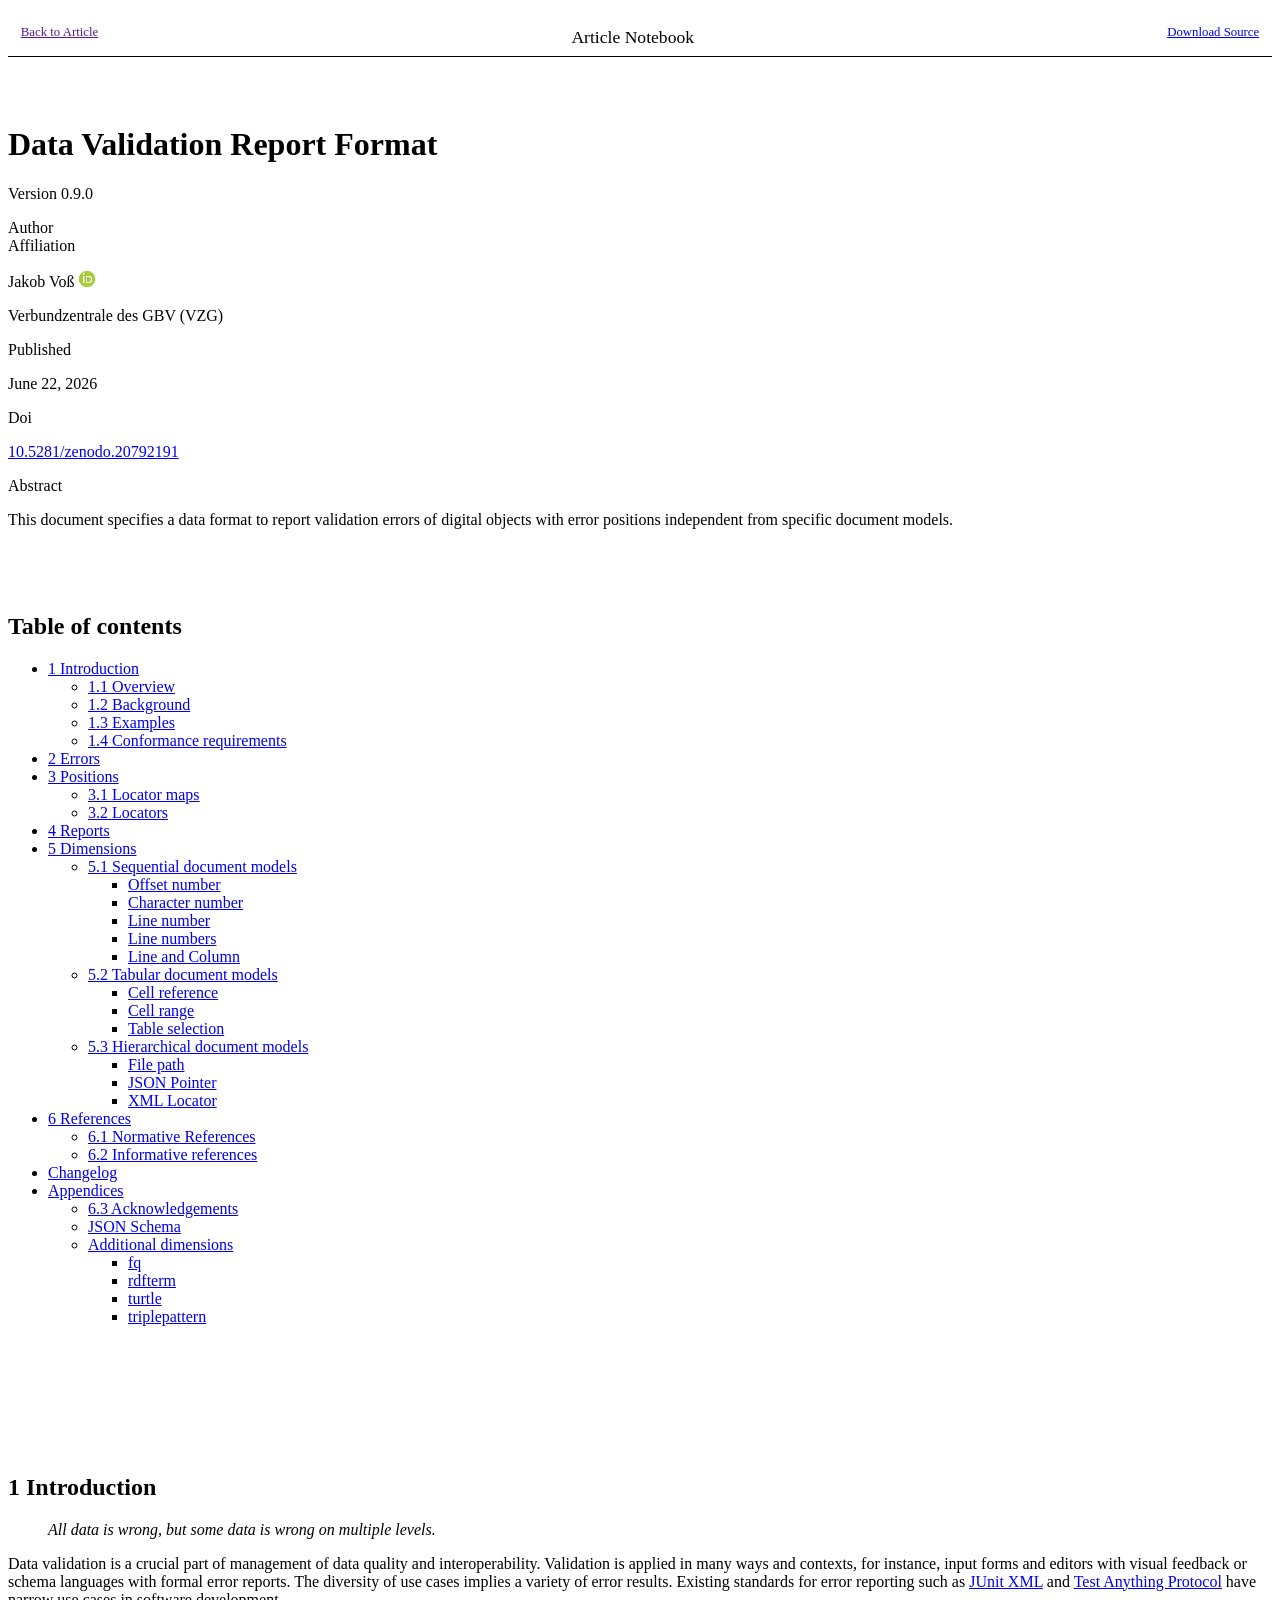
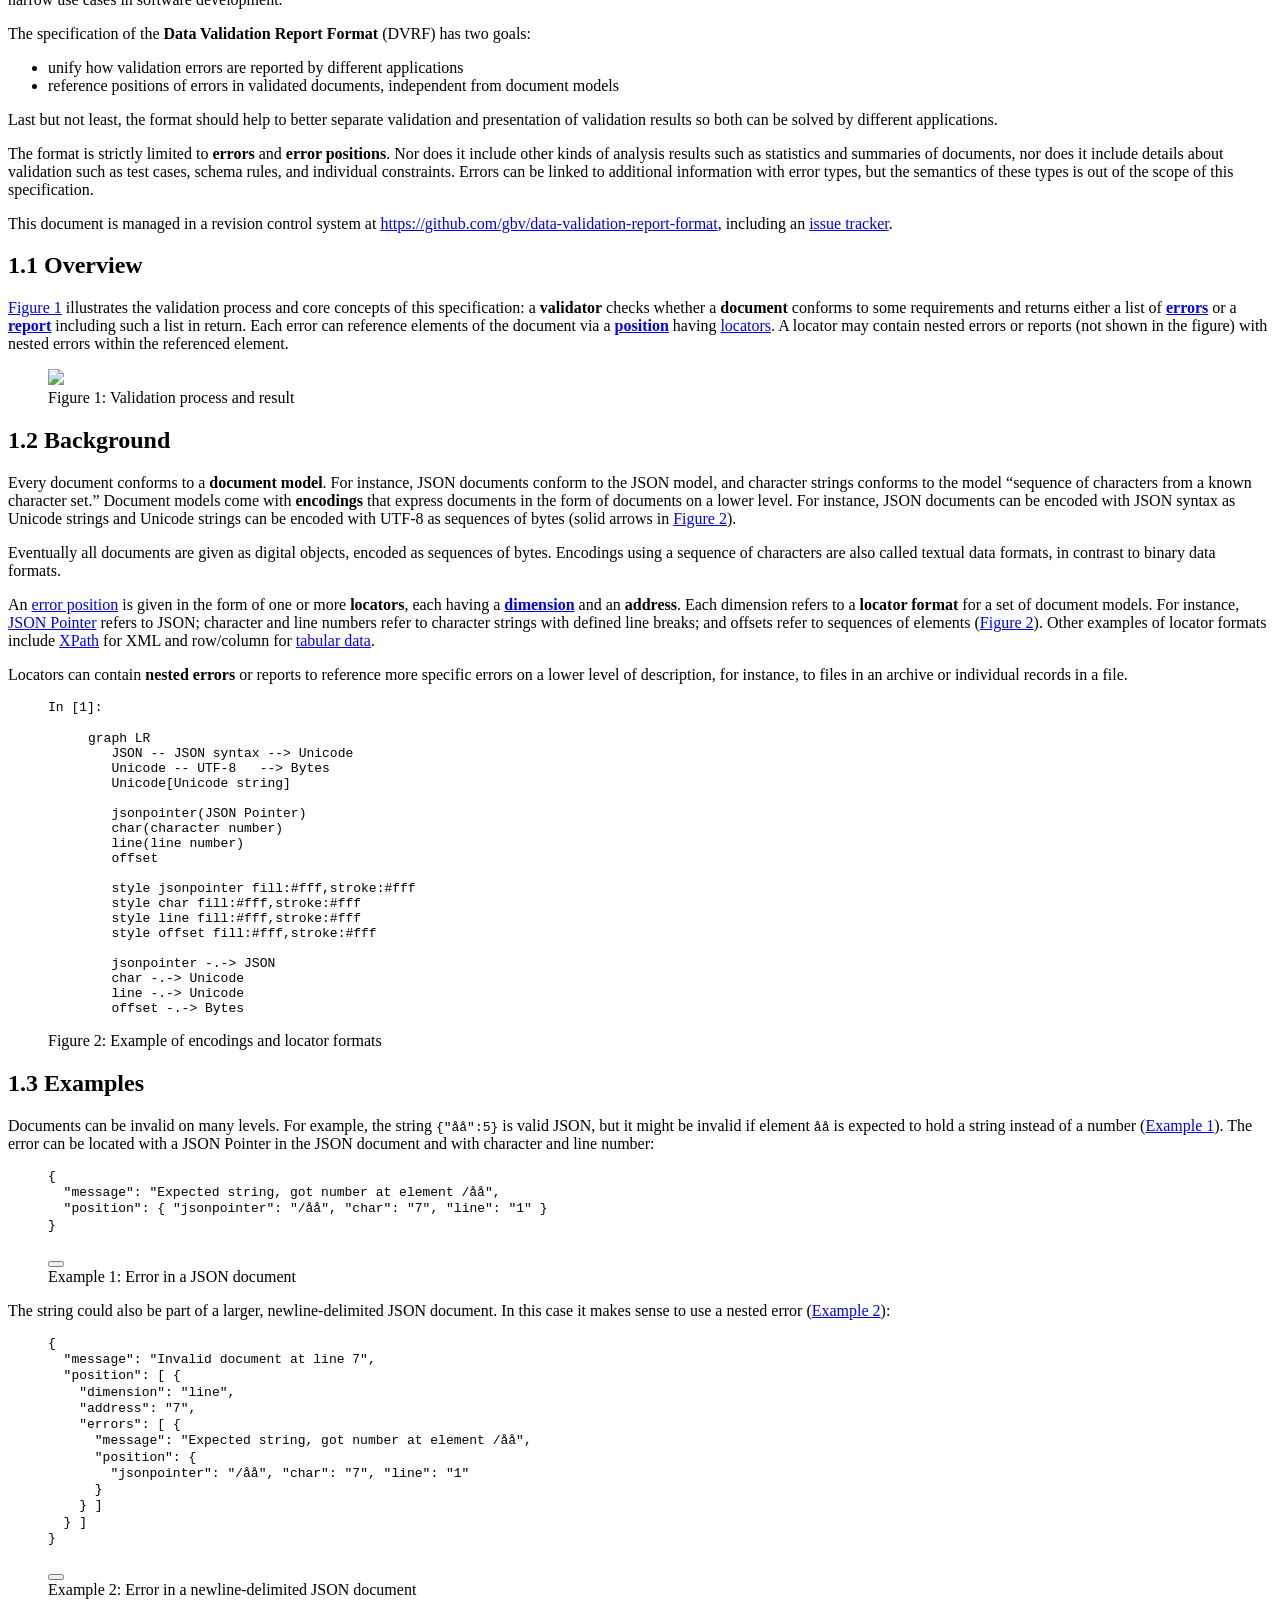
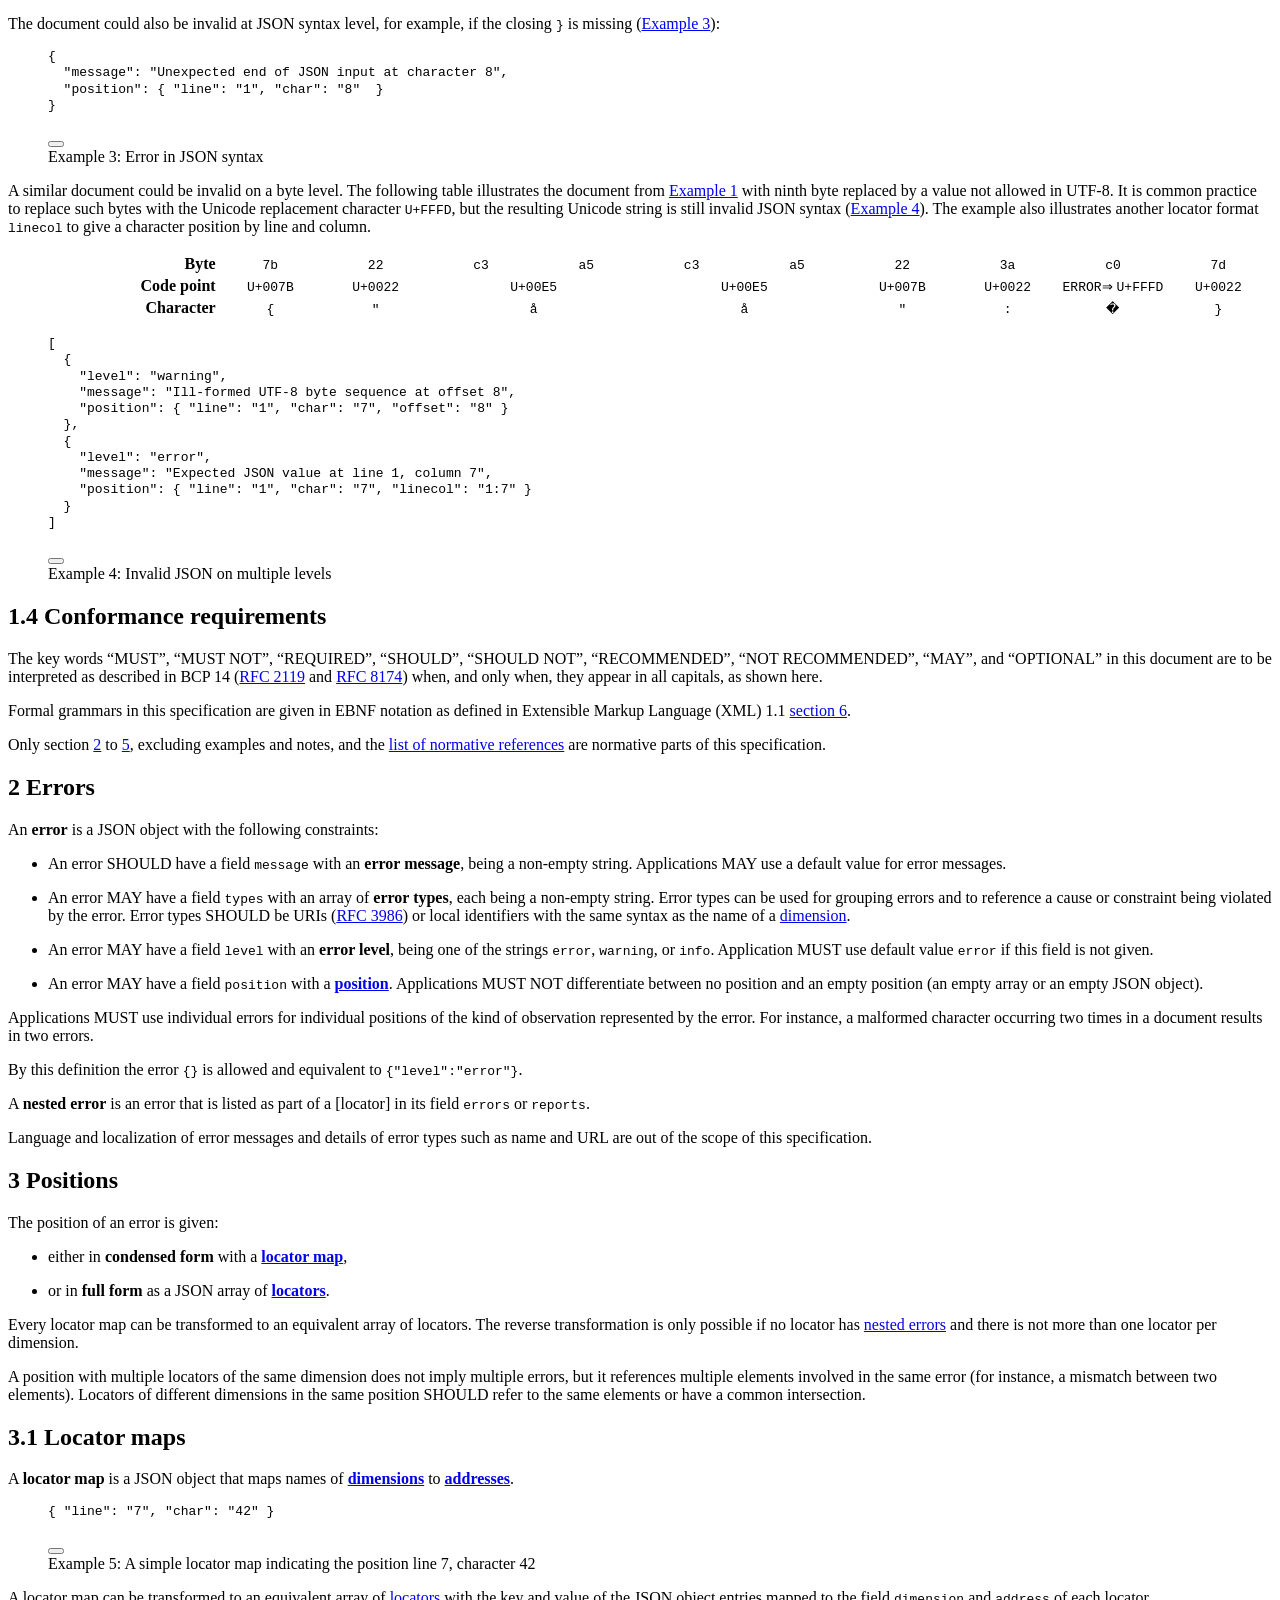
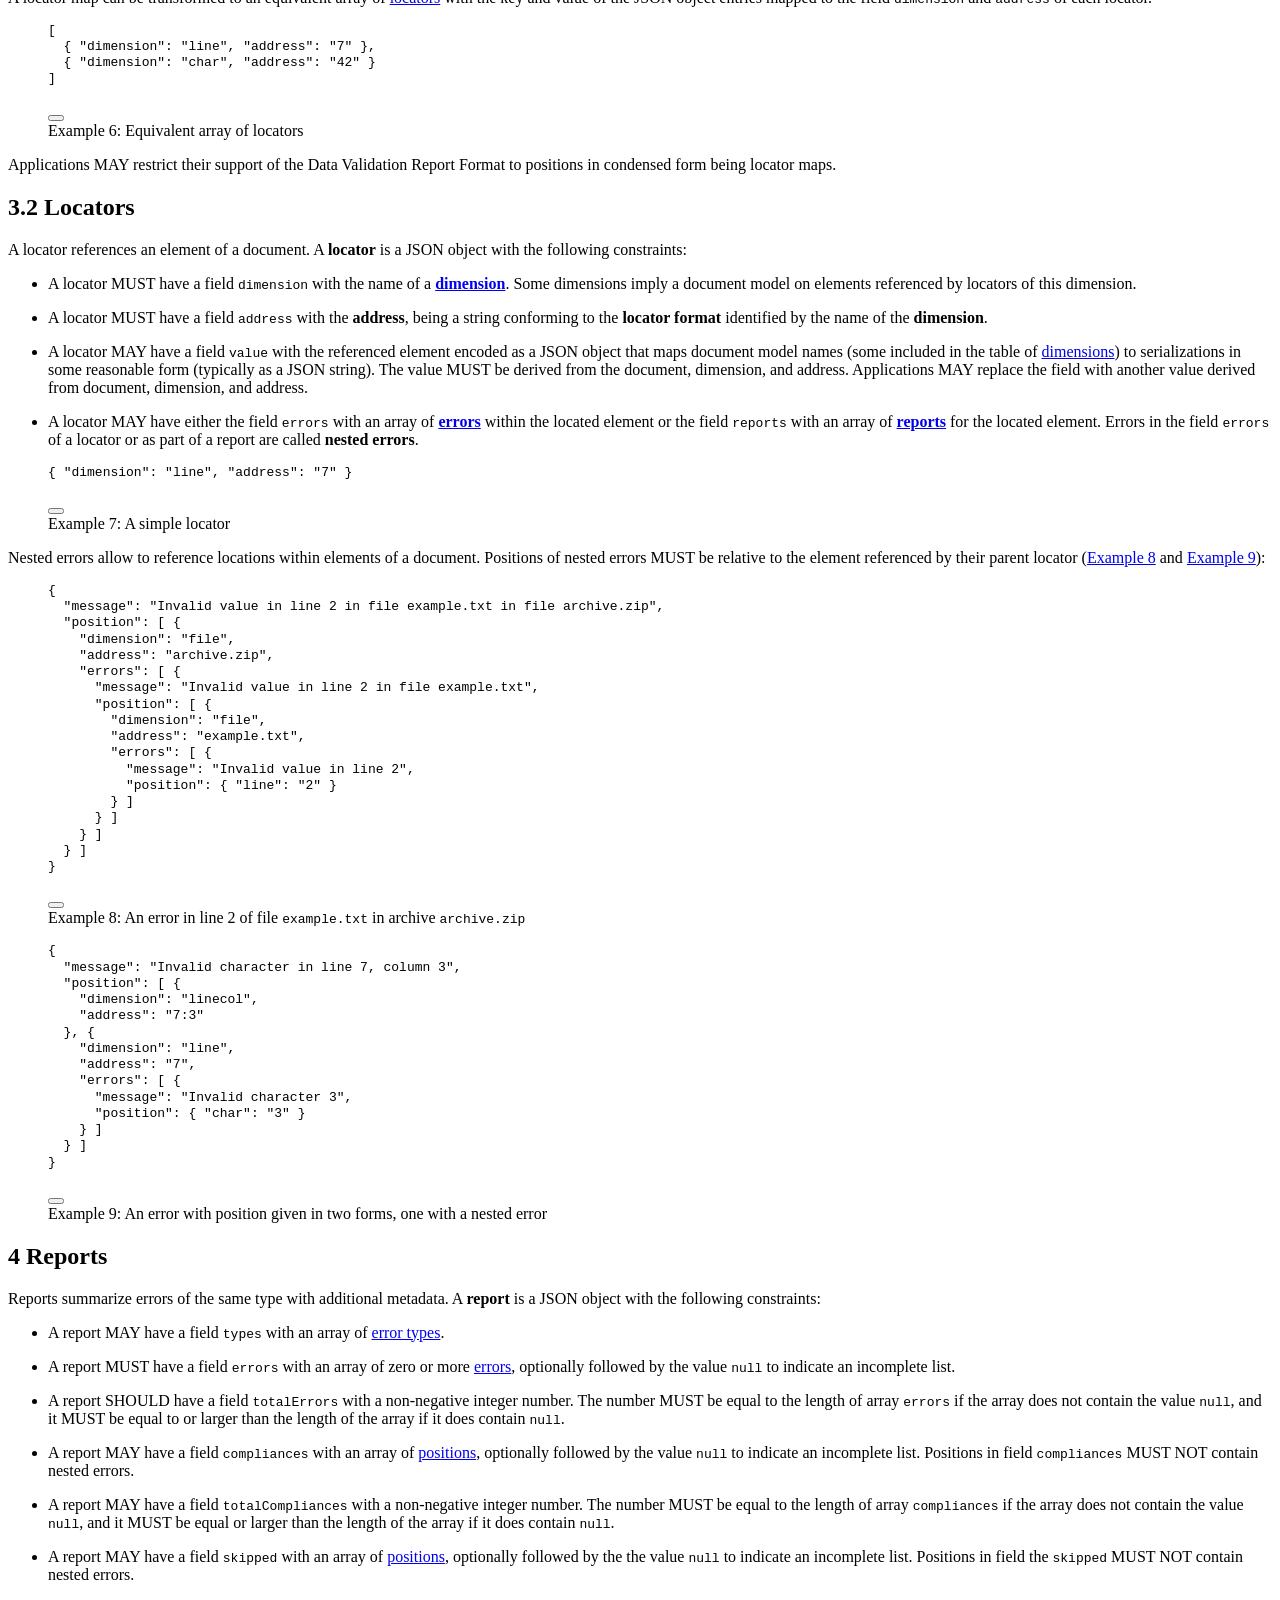
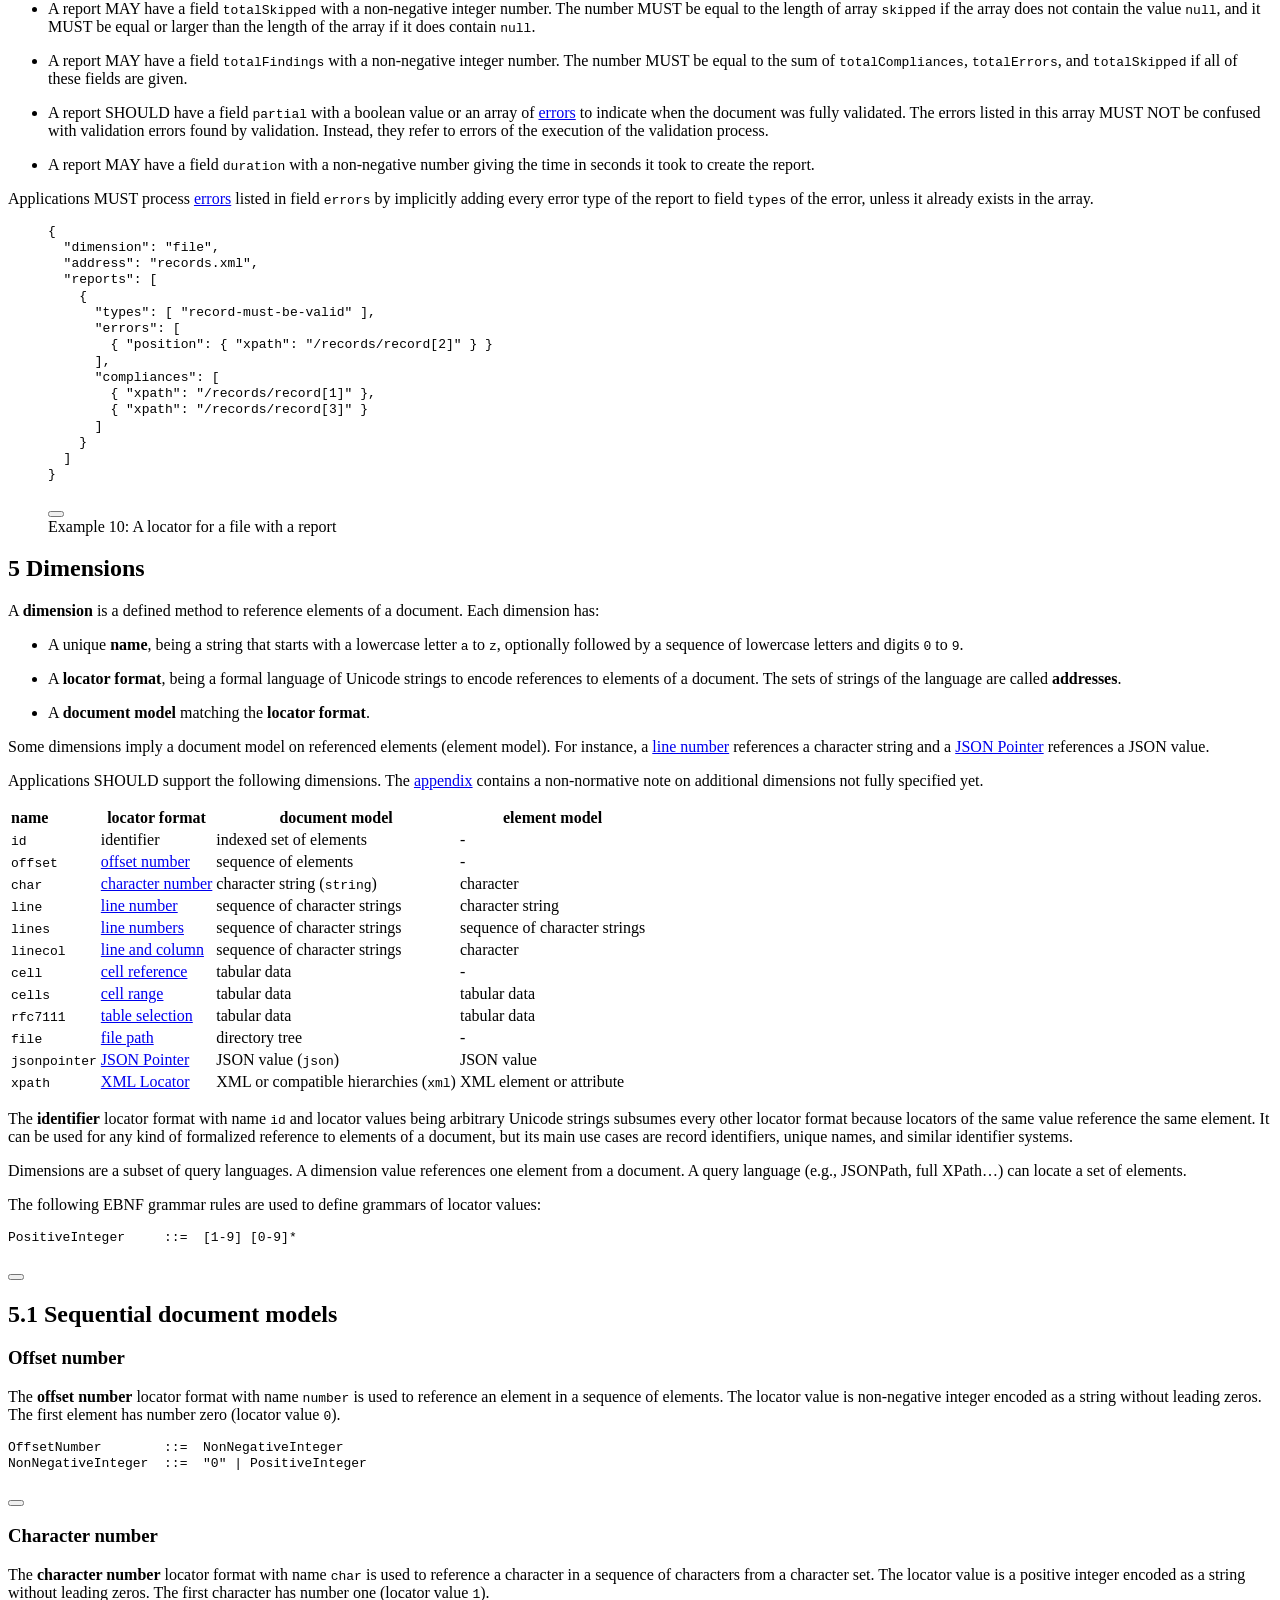
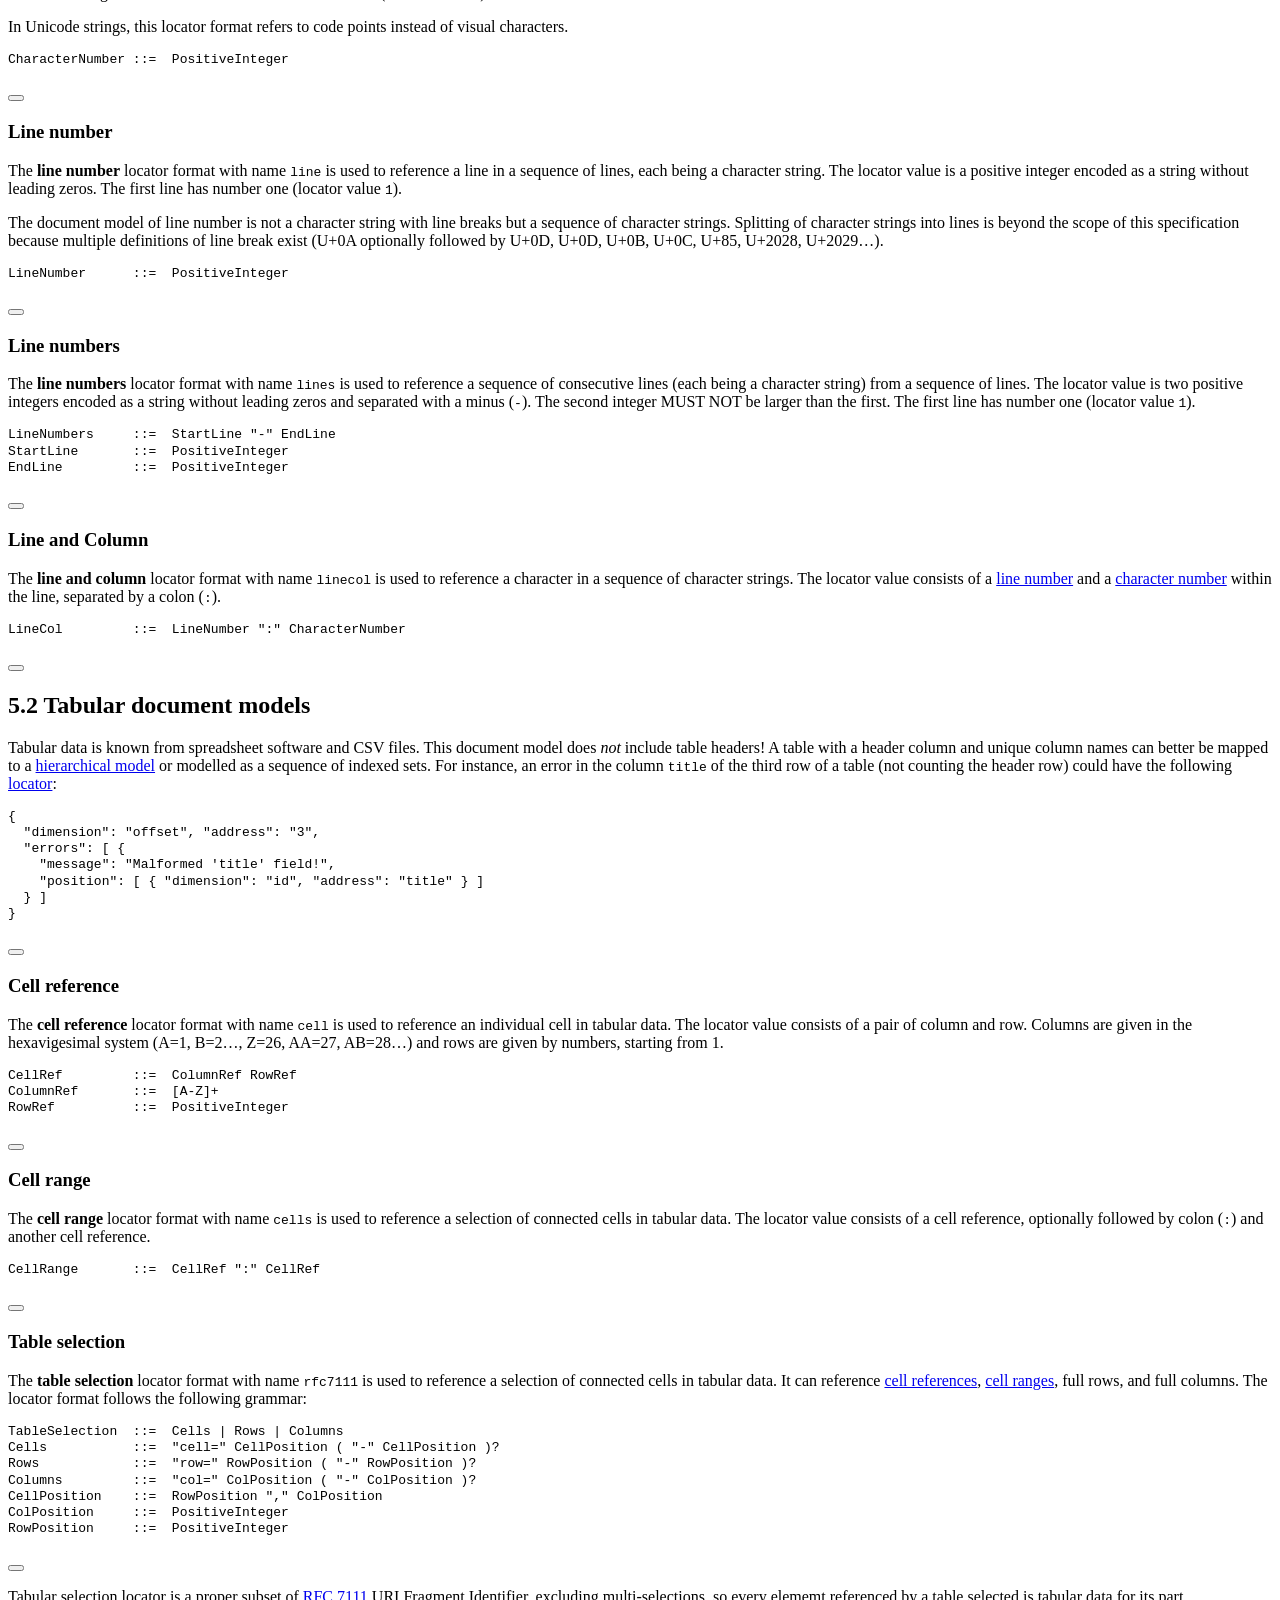
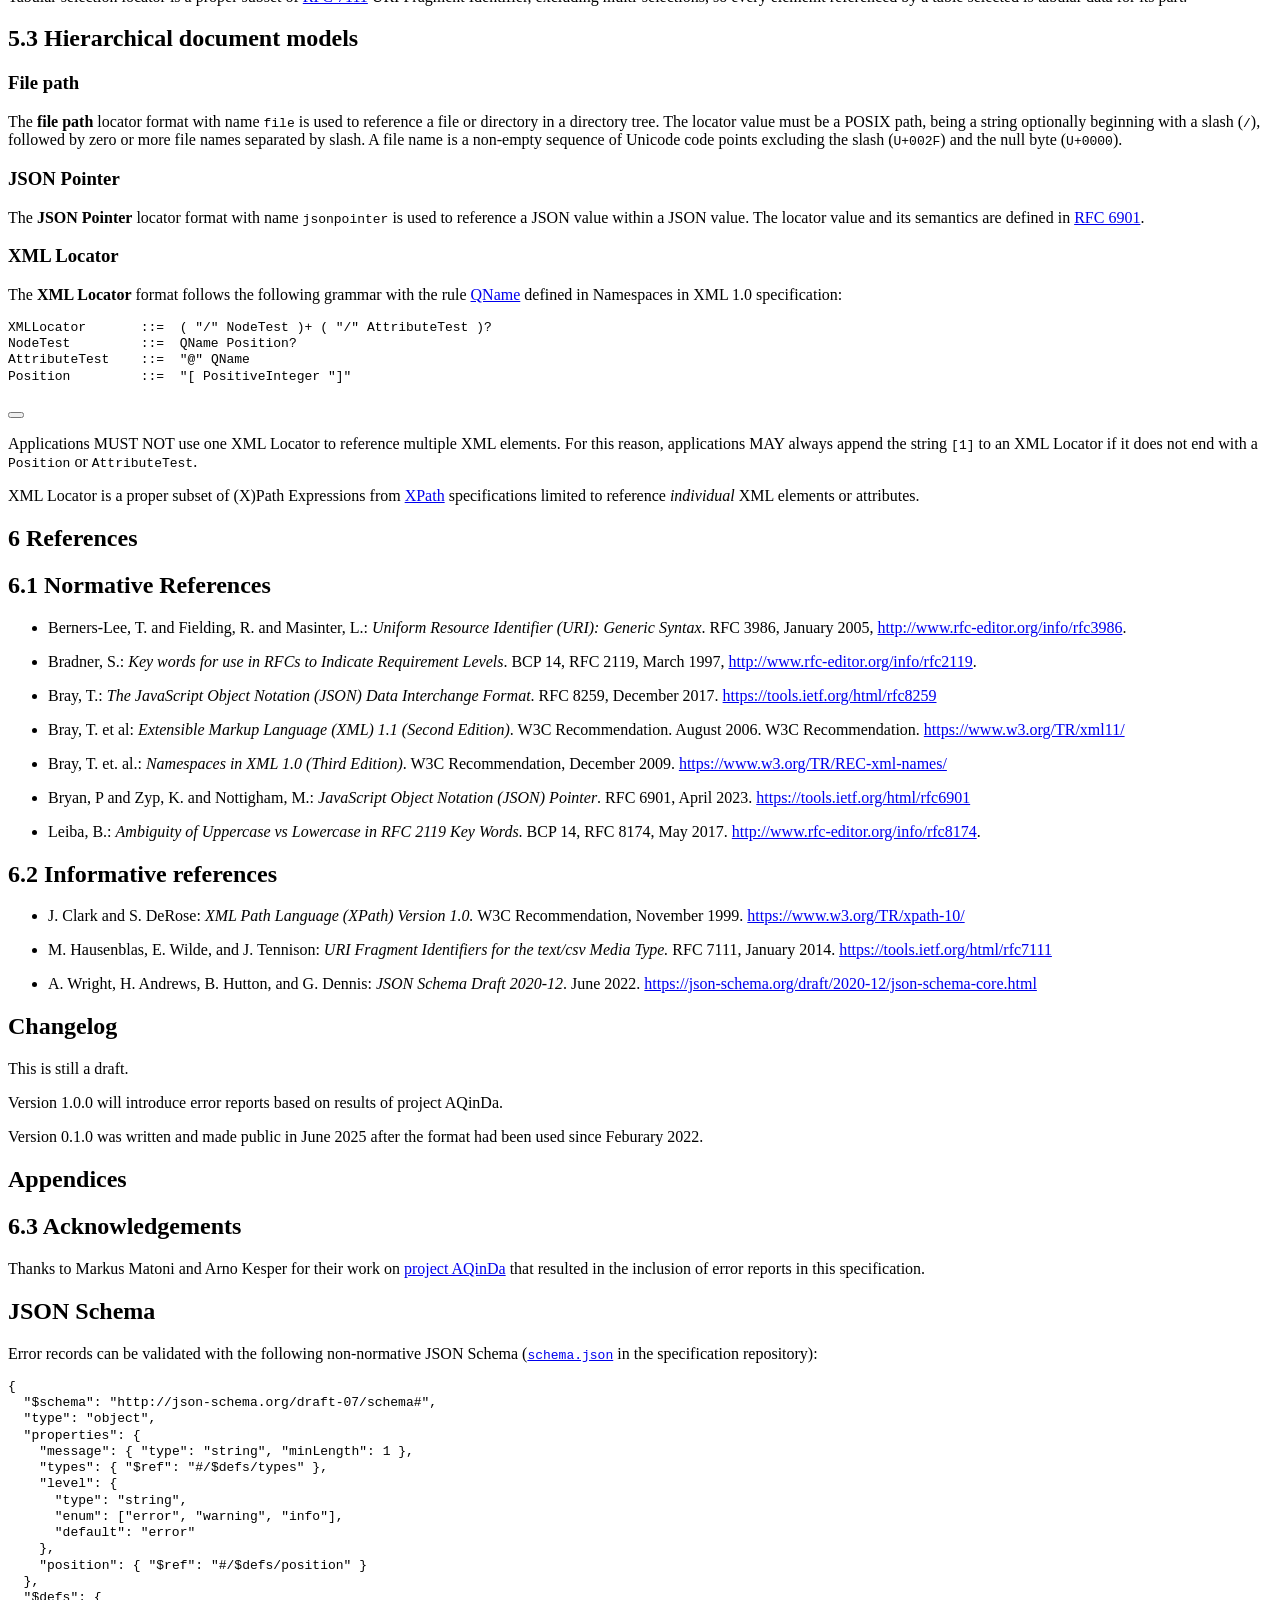
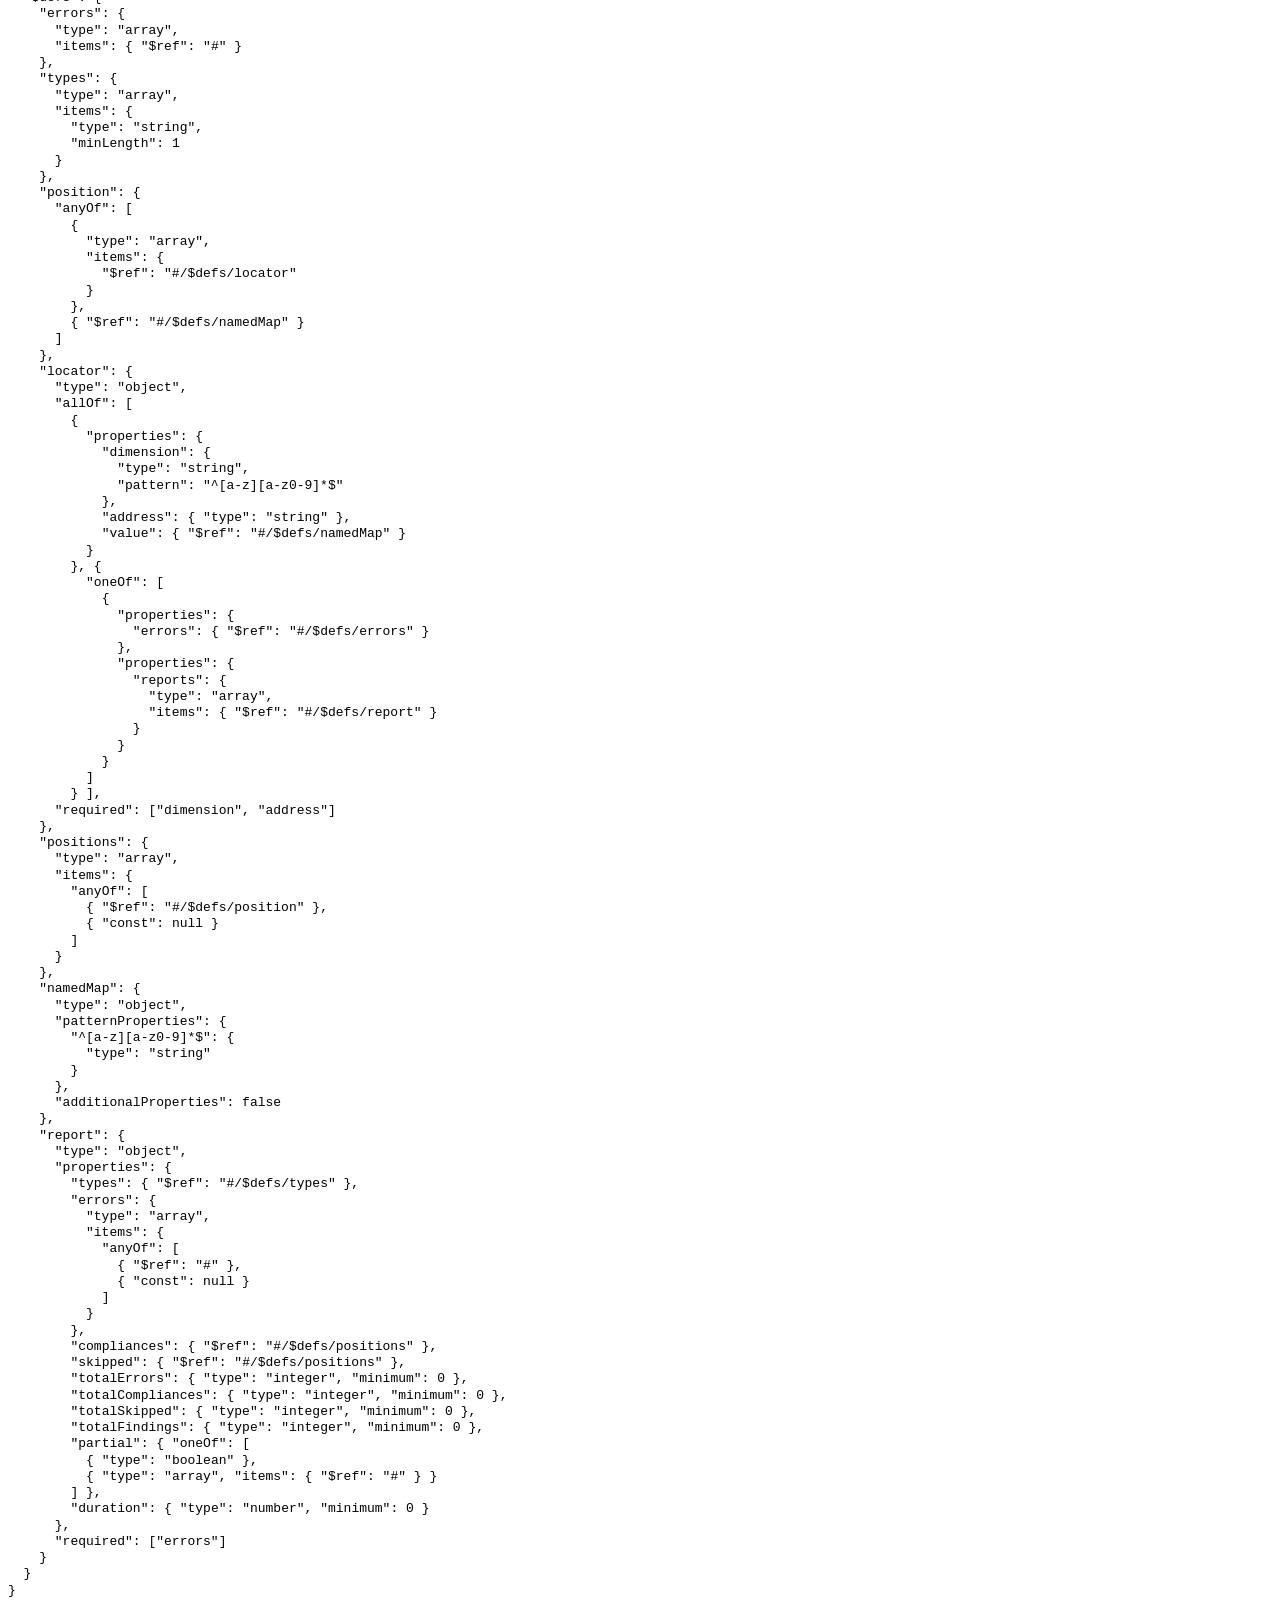
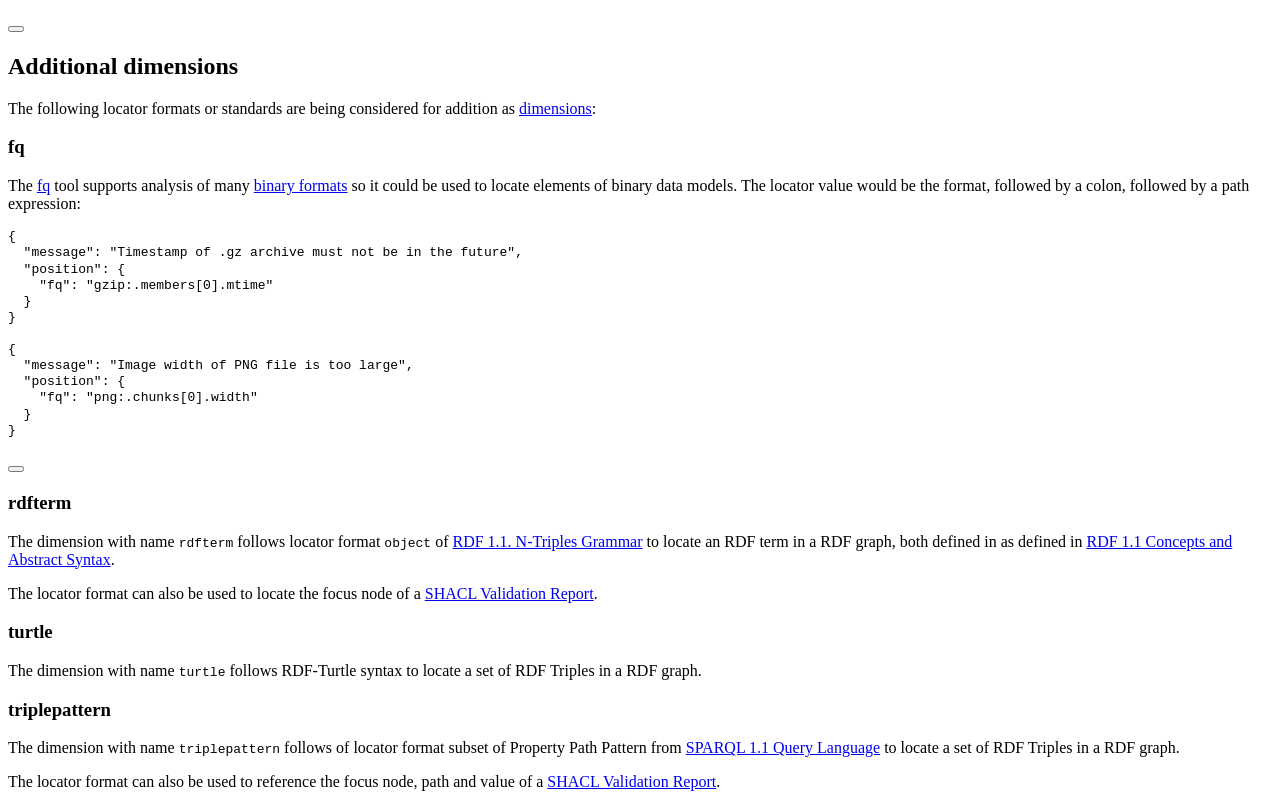
==== commit 9ec1fc47: "Built site for gh-pages" ====
--- a/index-preview.html
+++ b/index-preview.html
@@ -5,7 +5,7 @@
 
     <meta name="viewport" content="width=device-width, initial-scale=1.0, user-scalable=yes">
 
-    <meta name="dcterms.date" content="2026-06-18">
+    <meta name="dcterms.date" content="2026-06-22">
 
     <title>Data Validation Report Format</title>
     <style>
@@ -170,13 +170,14 @@
 <link href="site_libs/quarto-diagram/mermaid.css" rel="stylesheet">  
         <link rel="stylesheet" href="style.css">
       <meta name="citation_title" content="Data Validation Report Format">
-<meta name="citation_abstract" content="This document specifies a data format to report validation errors of digital objects with error positions independent from specifid document models.
+<meta name="citation_abstract" content="This document specifies a data format to report validation errors of digital objects with error positions independent from specific document models.
 ">
 <meta name="citation_author" content="Jakob Voß">
-<meta name="citation_publication_date" content="2026-06-18">
-<meta name="citation_cover_date" content="2026-06-18">
+<meta name="citation_publication_date" content="2026-06-22">
+<meta name="citation_cover_date" content="2026-06-22">
 <meta name="citation_year" content="2026">
-<meta name="citation_online_date" content="2026-06-18">
+<meta name="citation_online_date" content="2026-06-22">
+<meta name="citation_doi" content="10.5281/zenodo.20792191">
 <meta name="citation_language" content="en">
 </head>
 
@@ -219,11 +220,19 @@
                 <div>
             <div class="quarto-title-meta-heading">Published</div>
             <div class="quarto-title-meta-contents">
-              <p class="date">June 18, 2026</p>
+              <p class="date">June 22, 2026</p>
             </div>
           </div>
           
                 
+                <div>
+            <div class="quarto-title-meta-heading">Doi</div>
+            <div class="quarto-title-meta-contents">
+              <p class="doi">
+                <a href="https://doi.org/10.5281/zenodo.20792191">10.5281/zenodo.20792191</a>
+              </p>
+            </div>
+          </div>
               </div>
       </div>
       <div class="quarto-title-meta-column-end quarto-other-formats-target">
@@ -233,7 +242,7 @@
     <div>
       <div class="abstract">
         <div class="block-title">Abstract</div>
-        <p>This document specifies a data format to report validation errors of digital objects with error positions independent from specifid document models.</p>
+        <p>This document specifies a data format to report validation errors of digital objects with error positions independent from specific document models.</p>
       </div>
     </div>
 
@@ -291,6 +300,7 @@
   <li><a href="#changelog" id="toc-changelog" class="nav-link" data-scroll-target="#changelog">Changelog</a></li>
   <li><a href="#appendices" id="toc-appendices" class="nav-link" data-scroll-target="#appendices">Appendices</a>
   <ul class="collapse">
+  <li><a href="#acknowledgements" id="toc-acknowledgements" class="nav-link" data-scroll-target="#acknowledgements"><span class="header-section-number">6.3</span> Acknowledgements</a></li>
   <li><a href="#json-schema" id="toc-json-schema" class="nav-link" data-scroll-target="#json-schema">JSON Schema</a></li>
   <li><a href="#sec-additional-dimensions" id="toc-sec-additional-dimensions" class="nav-link" data-scroll-target="#sec-additional-dimensions">Additional dimensions</a>
   <ul class="collapse">
@@ -312,27 +322,27 @@
 <blockquote class="blockquote">
 <p><em>All data is wrong, but some data is wrong on multiple levels.</em></p>
 </blockquote>
-<p>Data validation is a crucial part of management of data quality and interoperability. Validation is applied in many ways and contexts, for instance input forms and editors with visual feedback or schema languages with formal error reports. The diversity of use cases imply a variety of error results. Existing standards for error reporting such as such as <a href="https://github.com/testmoapp/junitxml">JUnit XML</a> and <a href="https://testanything.org/">Test Anything Protocol</a> have narrow use cases in software development.</p>
-<p>The specification of <strong>Data Validation Report Format</strong> (DVRF) has two goals:</p>
+<p>Data validation is a crucial part of management of data quality and interoperability. Validation is applied in many ways and contexts, for instance, input forms and editors with visual feedback or schema languages with formal error reports. The diversity of use cases implies a variety of error results. Existing standards for error reporting such as <a href="https://github.com/testmoapp/junitxml">JUnit XML</a> and <a href="https://testanything.org/">Test Anything Protocol</a> have narrow use cases in software development.</p>
+<p>The specification of the <strong>Data Validation Report Format</strong> (DVRF) has two goals:</p>
 <ul>
 <li>unify how validation errors are reported by different applications</li>
 <li>reference positions of errors in validated documents, independent from document models</li>
 </ul>
-<p>Last but not least the format should help to better separate validation and presentation of validation results, so both can be solved by different applications.</p>
+<p>Last but not least, the format should help to better separate validation and presentation of validation results so both can be solved by different applications.</p>
 <div class="callout callout-style-simple callout-caution">
 <div class="callout-body d-flex">
 <div class="callout-icon-container">
 <i class="callout-icon"></i>
 </div>
 <div class="callout-body-container">
-<p>The format is strictly limited to <strong>errors</strong> and <strong>error positions</strong>. Neither does it include other kinds of analysis results such as statistics and summaries of documents, nor does in include details about validation such as test cases, schema rules, and individual constraints. Errors can be linked to additional information with error types but the semantics of these types is out of the scope of this specification.</p>
+<p>The format is strictly limited to <strong>errors</strong> and <strong>error positions</strong>. Nor does it include other kinds of analysis results such as statistics and summaries of documents, nor does it include details about validation such as test cases, schema rules, and individual constraints. Errors can be linked to additional information with error types, but the semantics of these types is out of the scope of this specification.</p>
 </div>
 </div>
 </div>
 <p>This document is managed in a revision control system at <a href="https://github.com/gbv/data-validation-report-format" class="uri">https://github.com/gbv/data-validation-report-format</a>, including an <a href="https://github.com/gbv/data-validation-report-format/issues">issue tracker</a>.</p>
 <section id="overview" class="level2" data-number="1.1">
 <h2 data-number="1.1" class="anchored" data-anchor-id="overview"><span class="header-section-number">1.1</span> Overview</h2>
-<p><a href="#fig-validation" class="quarto-xref">Figure&nbsp;1</a> illustrates the validation process and core concepts of this specification: a <strong>validator</strong> checks whether a <strong>document</strong> conforms to some requirements and returns either a list of <strong><a href="#error">errors</a></strong> or a <strong><a href="#report">report</a></strong> including such list in return. Each error can reference elements of the document via a <strong><a href="#position">position</a></strong> having <a href="#locators">locators</a>. A locator may contain nested errors or reports (not shown in the figure) with nested errors within the referenced element.</p>
+<p><a href="#fig-validation" class="quarto-xref">Figure&nbsp;1</a> illustrates the validation process and core concepts of this specification: a <strong>validator</strong> checks whether a <strong>document</strong> conforms to some requirements and returns either a list of <strong><a href="#error">errors</a></strong> or a <strong><a href="#report">report</a></strong> including such a list in return. Each error can reference elements of the document via a <strong><a href="#position">position</a></strong> having <a href="#locators">locators</a>. A locator may contain nested errors or reports (not shown in the figure) with nested errors within the referenced element.</p>
 <div id="fig-validation" class="quarto-float quarto-figure quarto-figure-center anchored">
 <figure class="quarto-float quarto-float-fig figure">
 <div aria-describedby="fig-validation-caption-0ceaefa1-69ba-4598-a22c-09a6ac19f8ca">
@@ -346,19 +356,19 @@
 </section>
 <section id="background" class="level2" data-number="1.2">
 <h2 data-number="1.2" class="anchored" data-anchor-id="background"><span class="header-section-number">1.2</span> Background</h2>
-<p>Every document conforms to a <strong>document model</strong>. For instance JSON documents conforms to the JSON model, and character strings conforms to the model “sequence of characters from a known character set”. Document models come with <strong>encodings</strong> how to express documents in form of documents on a lower level. For instance JSON documents can be encoded with JSON syntax as Unicode strings and Unicode strings can be encoded with UTF-8 as sequences of bytes (solid arrows in <a href="#fig-encodings-and-locators" class="quarto-xref">Figure&nbsp;2</a>).</p>
+<p>Every document conforms to a <strong>document model</strong>. For instance, JSON documents conform to the JSON model, and character strings conforms to the model “sequence of characters from a known character set.” Document models come with <strong>encodings</strong> that express documents in the form of documents on a lower level. For instance, JSON documents can be encoded with JSON syntax as Unicode strings and Unicode strings can be encoded with UTF-8 as sequences of bytes (solid arrows in <a href="#fig-encodings-and-locators" class="quarto-xref">Figure&nbsp;2</a>).</p>
 <div class="callout callout-style-simple callout-note">
 <div class="callout-body d-flex">
 <div class="callout-icon-container">
 <i class="callout-icon"></i>
 </div>
 <div class="callout-body-container">
-<p>Eventually all documents are given as digital objects, encoded as sequence of bytes. Encodings using a sequence of characters are also called textual data formats, in contrast to binary data formats.</p>
-</div>
-</div>
-</div>
-<p>An <a href="#positions">error position</a> is given in form of one or more <strong>locators</strong>, each having a <a href="#dimensions"><strong>dimension</strong></a> and an <strong>address</strong>. Each dimension refers to a <strong>locator format</strong> for a set of document models. For instance <a href="#json-pointer">JSON Pointer</a> refers to JSON, character and line numbers refer to character strings with defined line breaks, and offsets refer to sequences of elements (<a href="#fig-encodings-and-locators" class="quarto-xref">Figure&nbsp;2</a>). Other examples of locator formats include <a href="https://www.w3.org/TR/xpath/">XPath</a> for XML, and row/column for <a href="#tabular-document-models">tabular data</a>.</p>
-<p>Locators can contain <strong>nested errors</strong> or reports to reference more specific errors on a lower level of description, for instance to files in an archive or individual records in a file.</p>
+<p>Eventually all documents are given as digital objects, encoded as sequences of bytes. Encodings using a sequence of characters are also called textual data formats, in contrast to binary data formats.</p>
+</div>
+</div>
+</div>
+<p>An <a href="#positions">error position</a> is given in the form of one or more <strong>locators</strong>, each having a <a href="#dimensions"><strong>dimension</strong></a> and an <strong>address</strong>. Each dimension refers to a <strong>locator format</strong> for a set of document models. For instance, <a href="#json-pointer">JSON Pointer</a> refers to JSON; character and line numbers refer to character strings with defined line breaks; and offsets refer to sequences of elements (<a href="#fig-encodings-and-locators" class="quarto-xref">Figure&nbsp;2</a>). Other examples of locator formats include <a href="https://www.w3.org/TR/xpath/">XPath</a> for XML and row/column for <a href="#tabular-document-models">tabular data</a>.</p>
+<p>Locators can contain <strong>nested errors</strong> or reports to reference more specific errors on a lower level of description, for instance, to files in an archive or individual records in a file.</p>
 <div id="fig-encodings-and-locators" class="quarto-float quarto-figure quarto-figure-center anchored">
 <figure class="quarto-float quarto-float-fig figure">
 <div aria-describedby="fig-encodings-and-locators-caption-0ceaefa1-69ba-4598-a22c-09a6ac19f8ca" class="">
@@ -401,7 +411,7 @@
 </section>
 <section id="examples" class="level2" data-number="1.3">
 <h2 data-number="1.3" class="anchored" data-anchor-id="examples"><span class="header-section-number">1.3</span> Examples</h2>
-<p>Documents can be invalid on many levels. For example the string <code>{"åå":5}</code> is valid JSON but it might be invalid if element <code>åå</code> is expected to hold a string instead of a number (<a href="#lst-example-1" class="quarto-xref">Example&nbsp;1</a>). The error can be located with JSON Pointer in the JSON document and with character and line number:</p>
+<p>Documents can be invalid on many levels. For example, the string <code>{"åå":5}</code> is valid JSON, but it might be invalid if element <code>åå</code> is expected to hold a string instead of a number (<a href="#lst-example-1" class="quarto-xref">Example&nbsp;1</a>). The error can be located with a JSON Pointer in the JSON document and with character and line number:</p>
 <div id="lst-example-1" class="json listing quarto-float quarto-figure quarto-figure-left anchored">
 <figure class="quarto-float quarto-float-lst figure">
 <div aria-describedby="lst-example-1-caption-0ceaefa1-69ba-4598-a22c-09a6ac19f8ca">
@@ -438,7 +448,7 @@
 </figcaption>
 </figure>
 </div>
-<p>The document could also be invalid at JSON syntax level, for example if the closing <code>}</code> is missing (<a href="#lst-example-2" class="quarto-xref">Example&nbsp;3</a>):</p>
+<p>The document could also be invalid at JSON syntax level, for example, if the closing <code>}</code> is missing (<a href="#lst-example-2" class="quarto-xref">Example&nbsp;3</a>):</p>
 <div id="lst-example-2" class="json listing quarto-float quarto-figure quarto-figure-left anchored">
 <figure class="quarto-float quarto-float-lst figure">
 <div aria-describedby="lst-example-2-caption-0ceaefa1-69ba-4598-a22c-09a6ac19f8ca">
@@ -452,7 +462,7 @@
 </figcaption>
 </figure>
 </div>
-<p>A similar document could be invalid on byte level. The following table illustrates the document from <a href="#lst-example-1" class="quarto-xref">Example&nbsp;1</a> with ninth byte replaced by a value not allowed in UTF-8. It is common practice to replace such bytes with the Unicode replacement character <code>U+FFFD</code> but the resulting Unicode string is invalid JSON syntax still (<a href="#lst-3" class="quarto-xref">Example&nbsp;4</a>). The example also illustrates another locator format <code>linecol</code> to give a character position by line and column.</p>
+<p>A similar document could be invalid on a byte level. The following table illustrates the document from <a href="#lst-example-1" class="quarto-xref">Example&nbsp;1</a> with ninth byte replaced by a value not allowed in UTF-8. It is common practice to replace such bytes with the Unicode replacement character <code>U+FFFD</code>, but the resulting Unicode string is still invalid JSON syntax (<a href="#lst-3" class="quarto-xref">Example&nbsp;4</a>). The example also illustrates another locator format <code>linecol</code> to give a character position by line and column.</p>
 <table class="caption-top table">
 <colgroup>
 <col style="width: 14%">
@@ -538,12 +548,12 @@
 <h1 data-number="2"><span class="header-section-number">2</span> Errors</h1>
 <p>An <strong>error</strong> is a JSON object with the following constraints:</p>
 <ul>
-<li><p>an error SHOULD have a field <code>message</code> with an <strong>error message</strong>, being a non-empty string. Applications MAY use a default value for error messages.</p></li>
-<li><p>an error MAY have field <code>types</code> with an array of <strong>error types</strong>, each being a non-empty string. Error types can be used for grouping errors and to reference a cause or constraint being violated by the error. Error types SHOULD be URIs (<a href="https://tools.ietf.org/html/rfc3986">RFC 3986</a>) local identifiers with same syntax as the name of a <a href="#dimensions">dimension</a>.</p></li>
-<li><p>an error MAY have field <code>level</code> with an <strong>error level</strong>, being one of the strings <code>error</code>, <code>warning</code>, or <code>info</code>. Application MUST use default value <code>error</code> if this field is not given.</p></li>
-<li><p>an error MAY have field <code>position</code> with a <a href="#positions"><strong>position</strong></a>. Applications MUST NOT differentiate between no position and an empty position (an empty array or an empty JSON object).</p></li>
+<li><p>An error SHOULD have a field <code>message</code> with an <strong>error message</strong>, being a non-empty string. Applications MAY use a default value for error messages.</p></li>
+<li><p>An error MAY have a field <code>types</code> with an array of <strong>error types</strong>, each being a non-empty string. Error types can be used for grouping errors and to reference a cause or constraint being violated by the error. Error types SHOULD be URIs (<a href="https://tools.ietf.org/html/rfc3986">RFC 3986</a>) or local identifiers with the same syntax as the name of a <a href="#dimensions">dimension</a>.</p></li>
+<li><p>An error MAY have a field <code>level</code> with an <strong>error level</strong>, being one of the strings <code>error</code>, <code>warning</code>, or <code>info</code>. Application MUST use default value <code>error</code> if this field is not given.</p></li>
+<li><p>An error MAY have a field <code>position</code> with a <a href="#positions"><strong>position</strong></a>. Applications MUST NOT differentiate between no position and an empty position (an empty array or an empty JSON object).</p></li>
 </ul>
-<p>Applications MUST use individual errors for individual positions of the kind of observation represented by the error. For instance a malformed character ocurring two times in a document results in two errors.</p>
+<p>Applications MUST use individual errors for individual positions of the kind of observation represented by the error. For instance, a malformed character occurring two times in a document results in two errors.</p>
 <div class="callout callout-style-simple callout-note">
 <div class="callout-body d-flex">
 <div class="callout-icon-container">
@@ -561,20 +571,20 @@
 <i class="callout-icon"></i>
 </div>
 <div class="callout-body-container">
-<p>Language and localization of error messages, and details of error types such as name and URL are out of the scope of this specification.</p>
+<p>Language and localization of error messages and details of error types such as name and URL are out of the scope of this specification.</p>
 </div>
 </div>
 </div>
 </section>
 <section id="positions" class="level1" data-number="3">
 <h1 data-number="3"><span class="header-section-number">3</span> Positions</h1>
-<p>The position of an error is given</p>
+<p>The position of an error is given:</p>
 <ul>
-<li><p>either in <strong>condense form</strong> with a <a href="#locator-maps"><strong>locator map</strong></a>,</p></li>
-<li><p>or in <strong>full form</strong> as JSON array of <a href="#locators"><strong>locators</strong></a>.</p></li>
+<li><p>either in <strong>condensed form</strong> with a <a href="#locator-maps"><strong>locator map</strong></a>,</p></li>
+<li><p>or in <strong>full form</strong> as a JSON array of <a href="#locators"><strong>locators</strong></a>.</p></li>
 </ul>
-<p>Every locator map can be transformed to an equivalent array of locators. The reverse transformation is only possible if no locator has <a href="#locators">nested errors</a> and there is not more then one locator per dimension.</p>
-<p>A position with multiple locator of the same dimension does nor imply multiple errors but it references multiple elements involved in the same error (for instance a mismatch between two elements). Locators of different dimensions in the same position SHOULD refer to the the same elements or have a common intersection.</p>
+<p>Every locator map can be transformed to an equivalent array of locators. The reverse transformation is only possible if no locator has <a href="#locators">nested errors</a> and there is not more than one locator per dimension.</p>
+<p>A position with multiple locators of the same dimension does not imply multiple errors, but it references multiple elements involved in the same error (for instance, a mismatch between two elements). Locators of different dimensions in the same position SHOULD refer to the same elements or have a common intersection.</p>
 <section id="locator-maps" class="level2" data-number="3.1">
 <h2 data-number="3.1" class="anchored" data-anchor-id="locator-maps"><span class="header-section-number">3.1</span> Locator maps</h2>
 <p>A <strong>locator map</strong> is a JSON object that maps names of <a href="#dimensions"><strong>dimensions</strong></a> to <a href="#dimensions"><strong>addresses</strong></a>.</p>
@@ -588,7 +598,7 @@
 </figcaption>
 </figure>
 </div>
-<p>A locator map can be transformed to an equivalent array of <a href="#locators">locators</a> with key and value of the JSON object entries mapped to field <code>dimension</code> and <code>address</code> of each locator.</p>
+<p>A locator map can be transformed to an equivalent array of <a href="#locators">locators</a> with the key and value of the JSON object entries mapped to the field <code>dimension</code> and <code>address</code> of each locator.</p>
 <div id="lst-locator-map" class="json listing quarto-float quarto-figure quarto-figure-left anchored">
 <figure class="quarto-float quarto-float-lst figure">
 <div aria-describedby="lst-locator-map-caption-0ceaefa1-69ba-4598-a22c-09a6ac19f8ca">
@@ -602,16 +612,16 @@
 </figcaption>
 </figure>
 </div>
-<p>Applications MAY restrict their support of Data Validation Report Format to positions in condense form being locator maps.</p>
+<p>Applications MAY restrict their support of the Data Validation Report Format to positions in condensed form being locator maps.</p>
 </section>
 <section id="locators" class="level2" data-number="3.2">
 <h2 data-number="3.2" class="anchored" data-anchor-id="locators"><span class="header-section-number">3.2</span> Locators</h2>
-<p>A locator references an element of a document. A <strong>Locator</strong> is a JSON object with the following constraints:</p>
+<p>A locator references an element of a document. A <strong>locator</strong> is a JSON object with the following constraints:</p>
 <ul>
-<li><p>the locator MUST have a field <code>dimension</code> with the name of a <a href="#dimensions"><strong>dimension</strong></a>. Some dimensions imply a document model on elements referenced by locators of this dimension.</p></li>
-<li><p>the locator MUST have a field <code>address</code> with the <strong>address</strong>, being a string conforming to the <strong>locator format</strong> identified by the name of the <strong>dimension</strong>.</p></li>
-<li><p>the locator MAY have a field <code>value</code> with the referenced element encoded as JSON object that maps document model names (some included in the the table of <a href="#dimensions">dimensions</a>) to serializations in some reasonable form (typically as JSON string). The value MUST be derived from the document, dimension, and address. Applications MAY replace the field with another value derived from document, dimension, and address.</p></li>
-<li><p>the locator MAY have either a field <code>errors</code> with an array of <a href="#errors"><strong>errors</strong></a> within the located element or a field <code>reports</code> with an array of <a href="#reports"><strong>reports</strong></a> for the located element. Errors in field <code>errors</code> of a locator or as part of a report are called <strong>nested errors</strong>.</p></li>
+<li><p>A locator MUST have a field <code>dimension</code> with the name of a <a href="#dimensions"><strong>dimension</strong></a>. Some dimensions imply a document model on elements referenced by locators of this dimension.</p></li>
+<li><p>A locator MUST have a field <code>address</code> with the <strong>address</strong>, being a string conforming to the <strong>locator format</strong> identified by the name of the <strong>dimension</strong>.</p></li>
+<li><p>A locator MAY have a field <code>value</code> with the referenced element encoded as a JSON object that maps document model names (some included in the table of <a href="#dimensions">dimensions</a>) to serializations in some reasonable form (typically as a JSON string). The value MUST be derived from the document, dimension, and address. Applications MAY replace the field with another value derived from document, dimension, and address.</p></li>
+<li><p>A locator MAY have either the field <code>errors</code> with an array of <a href="#errors"><strong>errors</strong></a> within the located element or the field <code>reports</code> with an array of <a href="#reports"><strong>reports</strong></a> for the located element. Errors in the field <code>errors</code> of a locator or as part of a report are called <strong>nested errors</strong>.</p></li>
 </ul>
 <div id="lst-locator" class="json listing quarto-float quarto-figure quarto-figure-left anchored">
 <figure class="quarto-float quarto-float-lst figure">
@@ -678,23 +688,20 @@
 </section>
 <section id="reports" class="level1" data-number="4">
 <h1 data-number="4"><span class="header-section-number">4</span> Reports</h1>
-<p>Reports summarize errors of same type with additional metadata. A <strong>Report</strong> is a JSON object with the following constraints:</p>
+<p>Reports summarize errors of the same type with additional metadata. A <strong>report</strong> is a JSON object with the following constraints:</p>
 <ul>
-<li><p>the report MAY have field <code>types</code> with an array of <a href="#errors">error types</a></p></li>
-<li><p>the report MUST have field <code>errors</code> with an array of zero or more <a href="#errors">errors</a>, optionally followed by the value <code>null</code> to indicate an incomplete list.</p></li>
-<li><p>the report SHOULD have field <code>totalErrors</code> with a non-negative integer number. The number MUST be equal to the length of array <code>errors</code> if the array does not contain value <code>null</code> and it MUST be equal or larger then then length of the array if it does contain <code>null</code>.</p></li>
-<li><p>the report MAY have field <code>compliances</code> with an array of <a href="#positions">positions</a>, optionally followed by the value <code>null</code> to indicate an incomplete list. Positions in field <code>compliances</code> MUST NOT contain nested errors.</p></li>
-<li><p>the report MAY have field <code>totalCompliances</code> with a non-negative integer number. The number MUST be equal to the length of array <code>compliances</code> if the array does not contain value <code>null</code> and it MUST be equal or larger then then length of the array if it does contain <code>null</code>. Applications MUST compliances</p></li>
-<li><p>the report MAY have field <code>skipped</code> with an array of <a href="#positions">positions</a>, optionally followed by the value <code>null</code> to indicate an incomplete list. Positions in field <code>skipped</code> MUST NOT contain nested errors.</p></li>
-<li><p>the report MAY have field <code>totalSkipped</code> with a non-negative integer number. The number MUST be equal to the length of array <code>skipped</code> if the array does not contain value <code>null</code> and it MUST be equal or larger then then length of the array if it does contain <code>null</code>. Applications MUST compliances</p></li>
-<li><p>the report MAY have field <code>totalFindings</code> with a non-negative integer number. The number MUST be equal to the sum of <code>totalCompliances</code>, <code>totalErrors</code>, and <code>totalSkipped</code> if all of the these fields are given.</p></li>
-<li><p>the report SHOULD have field <code>partial</code> with a boolean value or an array of <a href="#errors">errors</a> to indicate when the document was fully validated. The errors listed in this array MUST NOT be confused with validation errors found by validation. Instead they refer to errors of the execution of validation process.</p></li>
-<li><p>the report MAY have field <code>duration</code> with a non-negative number giving the time in seconds it took to create the report.</p></li>
+<li><p>A report MAY have a field <code>types</code> with an array of <a href="#errors">error types</a>.</p></li>
+<li><p>A report MUST have a field <code>errors</code> with an array of zero or more <a href="#errors">errors</a>, optionally followed by the value <code>null</code> to indicate an incomplete list.</p></li>
+<li><p>A report SHOULD have a field <code>totalErrors</code> with a non-negative integer number. The number MUST be equal to the length of array <code>errors</code> if the array does not contain the value <code>null</code>, and it MUST be equal to or larger than the length of the array if it does contain <code>null</code>.</p></li>
+<li><p>A report MAY have a field <code>compliances</code> with an array of <a href="#positions">positions</a>, optionally followed by the value <code>null</code> to indicate an incomplete list. Positions in field <code>compliances</code> MUST NOT contain nested errors.</p></li>
+<li><p>A report MAY have a field <code>totalCompliances</code> with a non-negative integer number. The number MUST be equal to the length of array <code>compliances</code> if the array does not contain the value <code>null</code>, and it MUST be equal or larger than the length of the array if it does contain <code>null</code>.</p></li>
+<li><p>A report MAY have a field <code>skipped</code> with an array of <a href="#positions">positions</a>, optionally followed by the the value <code>null</code> to indicate an incomplete list. Positions in field the <code>skipped</code> MUST NOT contain nested errors.</p></li>
+<li><p>A report MAY have a field <code>totalSkipped</code> with a non-negative integer number. The number MUST be equal to the length of array <code>skipped</code> if the array does not contain the value <code>null</code>, and it MUST be equal or larger than the length of the array if it does contain <code>null</code>.</p></li>
+<li><p>A report MAY have a field <code>totalFindings</code> with a non-negative integer number. The number MUST be equal to the sum of <code>totalCompliances</code>, <code>totalErrors</code>, and <code>totalSkipped</code> if all of these fields are given.</p></li>
+<li><p>A report SHOULD have a field <code>partial</code> with a boolean value or an array of <a href="#errors">errors</a> to indicate when the document was fully validated. The errors listed in this array MUST NOT be confused with validation errors found by validation. Instead, they refer to errors of the execution of the validation process.</p></li>
+<li><p>A report MAY have a field <code>duration</code> with a non-negative number giving the time in seconds it took to create the report.</p></li>
 </ul>
-<p>Applications MUST process <a href="#errors">errors</a> listed in field <code>errors</code> as following:</p>
-<ul>
-<li>every error type of the report is added to field <code>types</code> of the error unless it is already exist in the array</li>
-</ul>
+<p>Applications MUST process <a href="#errors">errors</a> listed in field <code>errors</code> by implicitly adding every error type of the report to field <code>types</code> of the error, unless it already exists in the array.</p>
 <div id="lst-10" class="json listing quarto-float quarto-figure quarto-figure-left anchored">
 <figure class="quarto-float quarto-float-lst figure">
 <div aria-describedby="lst-10-caption-0ceaefa1-69ba-4598-a22c-09a6ac19f8ca">
@@ -725,11 +732,11 @@
 <h1 data-number="5"><span class="header-section-number">5</span> Dimensions</h1>
 <p>A <strong>dimension</strong> is a defined method to reference elements of a document. Each dimension has:</p>
 <ul>
-<li><p>a unique <strong>name</strong>, being a string that start with lowercase letter <code>a</code> to <code>z</code>, optionally followed by a sequence of lowercase letters and digits <code>0</code> to <code>9</code>.</p></li>
-<li><p>a <strong>locator format</strong>, being a formal language of Unicode strings to encode references to elements of a document. The sets of strings of the language are called <strong>addresses</strong>.</p></li>
-<li><p>a <strong>document model</strong> matching the <strong>locator format</strong>.</p></li>
+<li><p>A unique <strong>name</strong>, being a string that starts with a lowercase letter <code>a</code> to <code>z</code>, optionally followed by a sequence of lowercase letters and digits <code>0</code> to <code>9</code>.</p></li>
+<li><p>A <strong>locator format</strong>, being a formal language of Unicode strings to encode references to elements of a document. The sets of strings of the language are called <strong>addresses</strong>.</p></li>
+<li><p>A <strong>document model</strong> matching the <strong>locator format</strong>.</p></li>
 </ul>
-<p>Some dimensions imply a document model on referenced elements (element model). For instance a <a href="#line-number">line number</a> references a character string and a <a href="#json-pointer">JSON Pointer</a> references a JSON value.</p>
+<p>Some dimensions imply a document model on referenced elements (element model). For instance, a <a href="#line-number">line number</a> references a character string and a <a href="#json-pointer">JSON Pointer</a> references a JSON value.</p>
 <p>Applications SHOULD support the following dimensions. The <a href="#sec-additional-dimensions">appendix</a> contains a non-normative note on additional dimensions not fully specified yet.</p>
 <table class="caption-top table">
 <thead>
@@ -815,39 +822,39 @@
 </tr>
 </tbody>
 </table>
-<p>The <strong>identifier</strong> locator format with name <code>id</code> and locator values being arbitrary Unicode strings subsumes every other locator format because locators of same value refererence the same element. It can be used for any kind of formalized reference to elements of a document, but its main use case are record identifiers, unique names and similar identifier systems.</p>
+<p>The <strong>identifier</strong> locator format with name <code>id</code> and locator values being arbitrary Unicode strings subsumes every other locator format because locators of the same value reference the same element. It can be used for any kind of formalized reference to elements of a document, but its main use cases are record identifiers, unique names, and similar identifier systems.</p>
 <div class="callout callout-style-simple callout-note">
 <div class="callout-body d-flex">
 <div class="callout-icon-container">
 <i class="callout-icon"></i>
 </div>
 <div class="callout-body-container">
-<p>Dimensions are a subset of query languages. A dimension value refererences one element from a document. A query language (e.g.&nbsp;JSONPath, full XPath…) can locate a set of elements.</p>
+<p>Dimensions are a subset of query languages. A dimension value references one element from a document. A query language (e.g., JSONPath, full XPath…) can locate a set of elements.</p>
 </div>
 </div>
 </div>
 <p>The following EBNF grammar rules are used to define grammars of locator values:</p>
-<pre class="ebnf"><code>PositiveInteger     ::=  [1-9] [0-9]*</code></pre>
+<div class="code-copy-outer-scaffold"><div class="sourceCode" id="cb11"><pre class="sourceCode ebnf code-with-copy"><code class="sourceCode ebnf"><span id="cb11-1"><a href="#cb11-1" aria-hidden="true" tabindex="-1"></a><span class="dt">PositiveInteger</span>     <span class="cf">::=</span>  <span class="st">[1-9]</span> <span class="st">[0-9]</span><span class="cf">*</span></span></code></pre></div><button title="Copy to Clipboard" class="code-copy-button"><i class="bi"></i></button></div>
 <section id="sequential-document-models" class="level2" data-number="5.1">
 <h2 data-number="5.1" class="anchored" data-anchor-id="sequential-document-models"><span class="header-section-number">5.1</span> Sequential document models</h2>
 <section id="offset-number" class="level3">
 <h3 class="anchored" data-anchor-id="offset-number">Offset number</h3>
-<p>The <strong>offset number</strong> locator format with name <code>number</code> is used to reference an element in a sequence of elements. The locator value is non-negative integer encoded as string without leading zeroes. The first element has number zero (locator value <code>0</code>).</p>
-<pre class="ebnf"><code>OffsetNumber        ::=  NonNegativeInteger
-NonNegativeInteger  ::=  "0" | PositiveInteger</code></pre>
+<p>The <strong>offset number</strong> locator format with name <code>number</code> is used to reference an element in a sequence of elements. The locator value is non-negative integer encoded as a string without leading zeros. The first element has number zero (locator value <code>0</code>).</p>
+<div class="code-copy-outer-scaffold"><div class="sourceCode" id="cb12"><pre class="sourceCode ebnf code-with-copy"><code class="sourceCode ebnf"><span id="cb12-1"><a href="#cb12-1" aria-hidden="true" tabindex="-1"></a><span class="dt">OffsetNumber</span>        <span class="cf">::=</span>  <span class="fu">NonNegativeInteger</span></span>
+<span id="cb12-2"><a href="#cb12-2" aria-hidden="true" tabindex="-1"></a><span class="dt">NonNegativeInteger</span>  <span class="cf">::=</span>  <span class="st">"0"</span> <span class="cf">|</span> <span class="fu">PositiveInteger</span></span></code></pre></div><button title="Copy to Clipboard" class="code-copy-button"><i class="bi"></i></button></div>
 </section>
 <section id="character-number" class="level3">
 <h3 class="anchored" data-anchor-id="character-number">Character number</h3>
-<p>The <strong>character number</strong> locator format with name <code>char</code> is used to reference a character in a sequence of characters from a character set. The locator value is a positive integer encoded as string without leading zeroes. The first character has number one (locator value <code>1</code>).</p>
+<p>The <strong>character number</strong> locator format with name <code>char</code> is used to reference a character in a sequence of characters from a character set. The locator value is a positive integer encoded as a string without leading zeros. The first character has number one (locator value <code>1</code>).</p>
 <p>In Unicode strings, this locator format refers to code points instead of visual characters.</p>
 <!--
 Unicode strings are sequences as well but its not obvious whether the elements are code points, code units or characters.
 -->
-<pre class="ebnf"><code>CharacterNumber ::=  PositiveInteger</code></pre>
+<div class="code-copy-outer-scaffold"><div class="sourceCode" id="cb13"><pre class="sourceCode ebnf code-with-copy"><code class="sourceCode ebnf"><span id="cb13-1"><a href="#cb13-1" aria-hidden="true" tabindex="-1"></a><span class="dt">CharacterNumber</span> <span class="cf">::=</span>  <span class="fu">PositiveInteger</span></span></code></pre></div><button title="Copy to Clipboard" class="code-copy-button"><i class="bi"></i></button></div>
 </section>
 <section id="line-number" class="level3">
 <h3 class="anchored" data-anchor-id="line-number">Line number</h3>
-<p>The <strong>line number</strong> locator format with name <code>line</code> is used to reference a line in a sequence of lines, each being a character string. The locator value is a positive integer encoded as string without leading zeroes. The first line has number one (locator value <code>1</code>).</p>
+<p>The <strong>line number</strong> locator format with name <code>line</code> is used to reference a line in a sequence of lines, each being a character string. The locator value is a positive integer encoded as a string without leading zeros. The first line has number one (locator value <code>1</code>).</p>
 <div class="callout callout-style-simple callout-note">
 <div class="callout-body d-flex">
 <div class="callout-icon-container">
@@ -858,19 +865,19 @@
 </div>
 </div>
 </div>
-<pre class="ebnf"><code>LineNumber      ::=  PositiveInteger</code></pre>
+<div class="code-copy-outer-scaffold"><div class="sourceCode" id="cb14"><pre class="sourceCode ebnf code-with-copy"><code class="sourceCode ebnf"><span id="cb14-1"><a href="#cb14-1" aria-hidden="true" tabindex="-1"></a><span class="dt">LineNumber</span>      <span class="cf">::=</span>  <span class="fu">PositiveInteger</span></span></code></pre></div><button title="Copy to Clipboard" class="code-copy-button"><i class="bi"></i></button></div>
 </section>
 <section id="line-numbers" class="level3">
 <h3 class="anchored" data-anchor-id="line-numbers">Line numbers</h3>
-<p>The <strong>line numbers</strong> locator format with name <code>lines</code> is used to reference a sequence of consecutive line (each being a character string) from a sequence of lines. The locator value is two positive integers encoded as string without leading zeroes and separated with minus <code>-</code>. The second integer MUST NOT be larger than the first. The first line has number one (locator value <code>1</code>).</p>
-<pre class="ebnf"><code>LineNumbers     ::=  StartLine "-" EndLine
-StartLine       ::=  PositiveInteger
-EndLine         ::=  PositiveInteger</code></pre>
+<p>The <strong>line numbers</strong> locator format with name <code>lines</code> is used to reference a sequence of consecutive lines (each being a character string) from a sequence of lines. The locator value is two positive integers encoded as a string without leading zeros and separated with a minus (<code>-</code>). The second integer MUST NOT be larger than the first. The first line has number one (locator value <code>1</code>).</p>
+<div class="code-copy-outer-scaffold"><div class="sourceCode" id="cb15"><pre class="sourceCode ebnf code-with-copy"><code class="sourceCode ebnf"><span id="cb15-1"><a href="#cb15-1" aria-hidden="true" tabindex="-1"></a><span class="dt">LineNumbers</span>     <span class="cf">::=</span>  <span class="fu">StartLine</span> <span class="st">"-"</span> <span class="fu">EndLine</span></span>
+<span id="cb15-2"><a href="#cb15-2" aria-hidden="true" tabindex="-1"></a><span class="dt">StartLine</span>       <span class="cf">::=</span>  <span class="fu">PositiveInteger</span></span>
+<span id="cb15-3"><a href="#cb15-3" aria-hidden="true" tabindex="-1"></a><span class="dt">EndLine</span>         <span class="cf">::=</span>  <span class="fu">PositiveInteger</span></span></code></pre></div><button title="Copy to Clipboard" class="code-copy-button"><i class="bi"></i></button></div>
 </section>
 <section id="line-and-column" class="level3">
 <h3 class="anchored" data-anchor-id="line-and-column">Line and Column</h3>
-<p>The <strong>line and column</strong> locator format with name <code>linecol</code> is used to reference a character in a sequence of character strings. The locator value consists of a <a href="#line-number">line number</a> and a <a href="#character-number">character number</a> within the line, separated by colon (<code>:</code>).</p>
-<pre class="ebnf"><code>LineCol         ::=  LineNumber ":" CharacterNumber</code></pre>
+<p>The <strong>line and column</strong> locator format with name <code>linecol</code> is used to reference a character in a sequence of character strings. The locator value consists of a <a href="#line-number">line number</a> and a <a href="#character-number">character number</a> within the line, separated by a colon (<code>:</code>).</p>
+<div class="code-copy-outer-scaffold"><div class="sourceCode" id="cb16"><pre class="sourceCode ebnf code-with-copy"><code class="sourceCode ebnf"><span id="cb16-1"><a href="#cb16-1" aria-hidden="true" tabindex="-1"></a><span class="dt">LineCol</span>         <span class="cf">::=</span>  <span class="fu">LineNumber</span> <span class="st">":"</span> <span class="fu">CharacterNumber</span></span></code></pre></div><button title="Copy to Clipboard" class="code-copy-button"><i class="bi"></i></button></div>
 </section>
 </section>
 <section id="tabular-document-models" class="level2" data-number="5.2">
@@ -881,33 +888,39 @@
 <i class="callout-icon"></i>
 </div>
 <div class="callout-body-container">
-<p>Tabular data is known from spreadsheet software and CSV files. This document model does <em>not</em> include table headers! A table with header column and unique column names can better be mapped to a <a href="#hierarchical-document-models">hierarchical model</a> or modelled as sequence of indexed sets. For instance an error in column <code>title</code> of the third row of a table (not counting the header row) could have the following <a href="#locators">locator</a>:</p>
+<p>Tabular data is known from spreadsheet software and CSV files. This document model does <em>not</em> include table headers! A table with a header column and unique column names can better be mapped to a <a href="#hierarchical-document-models">hierarchical model</a> or modelled as a sequence of indexed sets. For instance, an error in the column <code>title</code> of the third row of a table (not counting the header row) could have the following <a href="#locators">locator</a>:</p>
 <div class="code-copy-outer-scaffold"><div class="sourceCode" id="cb17"><pre class="sourceCode json code-with-copy"><code class="sourceCode json"><span id="cb17-1"><a href="#cb17-1" aria-hidden="true" tabindex="-1"></a><span class="fu">{</span></span>
 <span id="cb17-2"><a href="#cb17-2" aria-hidden="true" tabindex="-1"></a>  <span class="dt">"dimension"</span><span class="fu">:</span> <span class="st">"offset"</span><span class="fu">,</span> <span class="dt">"address"</span><span class="fu">:</span> <span class="st">"3"</span><span class="fu">,</span></span>
-<span id="cb17-3"><a href="#cb17-3" aria-hidden="true" tabindex="-1"></a>  <span class="dt">"errors"</span><span class="fu">:</span> <span class="ot">[</span> <span class="fu">{</span> <span class="dt">"position"</span><span class="fu">:</span> <span class="ot">[</span> </span>
-<span id="cb17-4"><a href="#cb17-4" aria-hidden="true" tabindex="-1"></a>    <span class="fu">{</span> <span class="dt">"dimension"</span><span class="fu">:</span> <span class="st">"id"</span><span class="fu">,</span> <span class="dt">"address"</span><span class="fu">:</span> <span class="st">"title"</span> <span class="fu">}</span> <span class="ot">]</span> <span class="fu">}</span> <span class="ot">]</span></span>
-<span id="cb17-5"><a href="#cb17-5" aria-hidden="true" tabindex="-1"></a><span class="fu">}</span></span></code></pre></div><button title="Copy to Clipboard" class="code-copy-button"><i class="bi"></i></button></div>
+<span id="cb17-3"><a href="#cb17-3" aria-hidden="true" tabindex="-1"></a>  <span class="dt">"errors"</span><span class="fu">:</span> <span class="ot">[</span> <span class="fu">{</span></span>
+<span id="cb17-4"><a href="#cb17-4" aria-hidden="true" tabindex="-1"></a>    <span class="dt">"message"</span><span class="fu">:</span> <span class="st">"Malformed 'title' field!"</span><span class="fu">,</span></span>
+<span id="cb17-5"><a href="#cb17-5" aria-hidden="true" tabindex="-1"></a>    <span class="dt">"position"</span><span class="fu">:</span> <span class="ot">[</span> <span class="fu">{</span> <span class="dt">"dimension"</span><span class="fu">:</span> <span class="st">"id"</span><span class="fu">,</span> <span class="dt">"address"</span><span class="fu">:</span> <span class="st">"title"</span> <span class="fu">}</span> <span class="ot">]</span> </span>
+<span id="cb17-6"><a href="#cb17-6" aria-hidden="true" tabindex="-1"></a>  <span class="fu">}</span> <span class="ot">]</span></span>
+<span id="cb17-7"><a href="#cb17-7" aria-hidden="true" tabindex="-1"></a><span class="fu">}</span></span></code></pre></div><button title="Copy to Clipboard" class="code-copy-button"><i class="bi"></i></button></div>
 </div>
 </div>
 </div>
 <section id="cell-reference" class="level3">
 <h3 class="anchored" data-anchor-id="cell-reference">Cell reference</h3>
-<p>The <strong>cell reference</strong> locator format with name <code>cell</code> is used to reference an individual cell in tabular data. The locator value consists of a pair of column and row. Columns are given in hexavigesimal system (A=1, B=2…, Z=26, AA=27, AB=28…) and rows are given by numbers, starting from 1.</p>
+<p>The <strong>cell reference</strong> locator format with name <code>cell</code> is used to reference an individual cell in tabular data. The locator value consists of a pair of column and row. Columns are given in the hexavigesimal system (A=1, B=2…, Z=26, AA=27, AB=28…) and rows are given by numbers, starting from 1.</p>
+<div class="code-copy-outer-scaffold"><div class="sourceCode" id="cb18"><pre class="sourceCode ebnf code-with-copy"><code class="sourceCode ebnf"><span id="cb18-1"><a href="#cb18-1" aria-hidden="true" tabindex="-1"></a><span class="dt">CellRef</span>         <span class="cf">::=</span>  <span class="fu">ColumnRef</span> <span class="fu">RowRef</span></span>
+<span id="cb18-2"><a href="#cb18-2" aria-hidden="true" tabindex="-1"></a><span class="dt">ColumnRef</span>       <span class="cf">::=</span>  <span class="st">[A-Z]</span><span class="cf">+</span></span>
+<span id="cb18-3"><a href="#cb18-3" aria-hidden="true" tabindex="-1"></a><span class="dt">RowRef</span>          <span class="cf">::=</span>  <span class="fu">PositiveInteger</span></span></code></pre></div><button title="Copy to Clipboard" class="code-copy-button"><i class="bi"></i></button></div>
 </section>
 <section id="cell-range" class="level3">
 <h3 class="anchored" data-anchor-id="cell-range">Cell range</h3>
 <p>The <strong>cell range</strong> locator format with name <code>cells</code> is used to reference a selection of connected cells in tabular data. The locator value consists of a cell reference, optionally followed by colon (<code>:</code>) and another cell reference.</p>
+<div class="code-copy-outer-scaffold"><div class="sourceCode" id="cb19"><pre class="sourceCode ebnf code-with-copy"><code class="sourceCode ebnf"><span id="cb19-1"><a href="#cb19-1" aria-hidden="true" tabindex="-1"></a><span class="dt">CellRange</span>       <span class="cf">::=</span>  <span class="fu">CellRef</span> <span class="st">":"</span> <span class="fu">CellRef</span></span></code></pre></div><button title="Copy to Clipboard" class="code-copy-button"><i class="bi"></i></button></div>
 </section>
 <section id="table-selection" class="level3">
 <h3 class="anchored" data-anchor-id="table-selection">Table selection</h3>
-<p>The <strong>table selection</strong> locator format with name <code>rfc7111</code> is used to reference a selection of connected cells in tabular data. It can reference <a href="#cell-references">cell references</a>, <a href="#cell-ranges">cell ranges</a>, full rows and full columns. The locator format follows the following grammar:</p>
-<pre class="ebnf"><code>TableSelection  ::=  Cells | Rows | Columns
-Cells           ::=  "cell=" CellPosition ( "-" CellPosition )?
-Rows            ::=  "row=" RowPosition ( "-" RowPosition )?
-Columns         ::=  "col=" ColPosition ( "-" ColPosition )?
-CellPosition    ::=  RowPosition "," ColPosition
-ColPosition     ::=  PositiveInteger
-RowPosition     ::=  PositiveInteger</code></pre>
+<p>The <strong>table selection</strong> locator format with name <code>rfc7111</code> is used to reference a selection of connected cells in tabular data. It can reference <a href="#cell-references">cell references</a>, <a href="#cell-ranges">cell ranges</a>, full rows, and full columns. The locator format follows the following grammar:</p>
+<div class="code-copy-outer-scaffold"><div class="sourceCode" id="cb20"><pre class="sourceCode ebnf code-with-copy"><code class="sourceCode ebnf"><span id="cb20-1"><a href="#cb20-1" aria-hidden="true" tabindex="-1"></a><span class="dt">TableSelection</span>  <span class="cf">::=</span>  <span class="fu">Cells</span> <span class="cf">|</span> <span class="fu">Rows</span> <span class="cf">|</span> <span class="fu">Columns</span></span>
+<span id="cb20-2"><a href="#cb20-2" aria-hidden="true" tabindex="-1"></a><span class="dt">Cells</span>           <span class="cf">::=</span>  <span class="st">"cell="</span> <span class="fu">CellPosition</span> <span class="cf">(</span> <span class="st">"-"</span> <span class="fu">CellPosition</span> <span class="cf">)?</span></span>
+<span id="cb20-3"><a href="#cb20-3" aria-hidden="true" tabindex="-1"></a><span class="dt">Rows</span>            <span class="cf">::=</span>  <span class="st">"row="</span> <span class="fu">RowPosition</span> <span class="cf">(</span> <span class="st">"-"</span> <span class="fu">RowPosition</span> <span class="cf">)?</span></span>
+<span id="cb20-4"><a href="#cb20-4" aria-hidden="true" tabindex="-1"></a><span class="dt">Columns</span>         <span class="cf">::=</span>  <span class="st">"col="</span> <span class="fu">ColPosition</span> <span class="cf">(</span> <span class="st">"-"</span> <span class="fu">ColPosition</span> <span class="cf">)?</span></span>
+<span id="cb20-5"><a href="#cb20-5" aria-hidden="true" tabindex="-1"></a><span class="dt">CellPosition</span>    <span class="cf">::=</span>  <span class="fu">RowPosition</span> <span class="st">","</span> <span class="fu">ColPosition</span></span>
+<span id="cb20-6"><a href="#cb20-6" aria-hidden="true" tabindex="-1"></a><span class="dt">ColPosition</span>     <span class="cf">::=</span>  <span class="fu">PositiveInteger</span></span>
+<span id="cb20-7"><a href="#cb20-7" aria-hidden="true" tabindex="-1"></a><span class="dt">RowPosition</span>     <span class="cf">::=</span>  <span class="fu">PositiveInteger</span></span></code></pre></div><button title="Copy to Clipboard" class="code-copy-button"><i class="bi"></i></button></div>
 <div class="callout callout-style-simple callout-note">
 <div class="callout-body d-flex">
 <div class="callout-icon-container">
@@ -924,7 +937,7 @@
 <h2 data-number="5.3" class="anchored" data-anchor-id="hierarchical-document-models"><span class="header-section-number">5.3</span> Hierarchical document models</h2>
 <section id="file-path" class="level3">
 <h3 class="anchored" data-anchor-id="file-path">File path</h3>
-<p>The <strong>file path</strong> locator format with name <code>file</code> is used to reference a file or directory in a directory tree. The locator value must be a POSIX path, being a string optionally beginning with a slash (<code>/</code>), followed by zero or more file names, separated by slash. A file name is a non-empty sequence of Unicode code points excluding the slash (<code>U+002F</code>) and the null byte (<code>U+0000</code>).</p>
+<p>The <strong>file path</strong> locator format with name <code>file</code> is used to reference a file or directory in a directory tree. The locator value must be a POSIX path, being a string optionally beginning with a slash (<code>/</code>), followed by zero or more file names separated by slash. A file name is a non-empty sequence of Unicode code points excluding the slash (<code>U+002F</code>) and the null byte (<code>U+0000</code>).</p>
 </section>
 <section id="json-pointer" class="level3">
 <h3 class="anchored" data-anchor-id="json-pointer">JSON Pointer</h3>
@@ -932,19 +945,19 @@
 </section>
 <section id="xml-locator" class="level3">
 <h3 class="anchored" data-anchor-id="xml-locator">XML Locator</h3>
-<p>The <strong>XML Locator</strong> format follows the following grammar with rule <a href="https://www.w3.org/TR/REC-xml-names/#NT-QName">QName</a> defined in Namespaces in XML 1.0 specification:</p>
-<pre class="ebnf"><code>XMLLocator       ::=  ( "/" NodeTest )+ ( "/" AttributeTest )?
-NodeTest         ::=  QName Position?
-AttributeTest    ::=  "@" QName
-Position         ::=  "[ PositiveInteger "]"</code></pre>
-<p>Applications MUST NOT use one XML Locator to reference multiple XML elements. For this reason applications MAY always append the string <code>[1]</code> to an XML Locator if it does not end with a <code>Position</code> or <code>AttributeTest</code>.</p>
+<p>The <strong>XML Locator</strong> format follows the following grammar with the rule <a href="https://www.w3.org/TR/REC-xml-names/#NT-QName">QName</a> defined in Namespaces in XML 1.0 specification:</p>
+<div class="code-copy-outer-scaffold"><div class="sourceCode" id="cb21"><pre class="sourceCode ebnf code-with-copy"><code class="sourceCode ebnf"><span id="cb21-1"><a href="#cb21-1" aria-hidden="true" tabindex="-1"></a><span class="dt">XMLLocator</span>       <span class="cf">::=</span>  <span class="cf">(</span> <span class="st">"/"</span> <span class="fu">NodeTest</span> <span class="cf">)+</span> <span class="cf">(</span> <span class="st">"/"</span> <span class="fu">AttributeTest</span> <span class="cf">)?</span></span>
+<span id="cb21-2"><a href="#cb21-2" aria-hidden="true" tabindex="-1"></a><span class="dt">NodeTest</span>         <span class="cf">::=</span>  <span class="fu">QName</span> <span class="fu">Position</span><span class="cf">?</span></span>
+<span id="cb21-3"><a href="#cb21-3" aria-hidden="true" tabindex="-1"></a><span class="dt">AttributeTest</span>    <span class="cf">::=</span>  <span class="st">"@"</span> <span class="fu">QName</span></span>
+<span id="cb21-4"><a href="#cb21-4" aria-hidden="true" tabindex="-1"></a><span class="dt">Position</span>         <span class="cf">::=</span>  <span class="st">"[ PositiveInteger "</span><span class="er">]"</span></span></code></pre></div><button title="Copy to Clipboard" class="code-copy-button"><i class="bi"></i></button></div>
+<p>Applications MUST NOT use one XML Locator to reference multiple XML elements. For this reason, applications MAY always append the string <code>[1]</code> to an XML Locator if it does not end with a <code>Position</code> or <code>AttributeTest</code>.</p>
 <div class="callout callout-style-simple callout-note">
 <div class="callout-body d-flex">
 <div class="callout-icon-container">
 <i class="callout-icon"></i>
 </div>
 <div class="callout-body-container">
-<p>XML Locator is a proper subset of (X)Path Expressions from <a href="https://www.w3.org/TR/xpath/">XPath</a> specifications, limited to reference individual XML elements or attributes.</p>
+<p>XML Locator is a proper subset of (X)Path Expressions from <a href="https://www.w3.org/TR/xpath/">XPath</a> specifications limited to reference <em>individual</em> XML elements or attributes.</p>
 </div>
 </div>
 </div>
@@ -982,121 +995,125 @@
 </section>
 <section id="appendices" class="level1 unnumbered">
 <h1 class="unnumbered">Appendices</h1>
+<section id="acknowledgements" class="level2" data-number="6.3">
+<h2 data-number="6.3" class="anchored" data-anchor-id="acknowledgements"><span class="header-section-number">6.3</span> Acknowledgements</h2>
+<p>Thanks to Markus Matoni and Arno Kesper for their work on <a href="https://gepris.dfg.de/gepris/projekt/521659096">project AQinDa</a> that resulted in the inclusion of error reports in this specification.</p>
+</section>
 <section id="json-schema" class="level2 unnumbered">
 <h2 class="unnumbered anchored" data-anchor-id="json-schema">JSON Schema</h2>
 <p>Error records can be validated with the following non-normative JSON Schema (<a href="schema.json"><code>schema.json</code></a> in the specification repository):</p>
-<div class="code-copy-outer-scaffold"><div class="sourceCode" id="cb20"><pre class="sourceCode json code-with-copy"><code class="sourceCode json"><span id="cb20-1"><a href="#cb20-1" aria-hidden="true" tabindex="-1"></a><span class="fu">{</span></span>
-<span id="cb20-2"><a href="#cb20-2" aria-hidden="true" tabindex="-1"></a>  <span class="dt">"$schema"</span><span class="fu">:</span> <span class="st">"http://json-schema.org/draft-07/schema#"</span><span class="fu">,</span></span>
-<span id="cb20-3"><a href="#cb20-3" aria-hidden="true" tabindex="-1"></a>  <span class="dt">"type"</span><span class="fu">:</span> <span class="st">"object"</span><span class="fu">,</span></span>
-<span id="cb20-4"><a href="#cb20-4" aria-hidden="true" tabindex="-1"></a>  <span class="dt">"properties"</span><span class="fu">:</span> <span class="fu">{</span></span>
-<span id="cb20-5"><a href="#cb20-5" aria-hidden="true" tabindex="-1"></a>    <span class="dt">"message"</span><span class="fu">:</span> <span class="fu">{</span> <span class="dt">"type"</span><span class="fu">:</span> <span class="st">"string"</span><span class="fu">,</span> <span class="dt">"minLength"</span><span class="fu">:</span> <span class="dv">1</span> <span class="fu">},</span></span>
-<span id="cb20-6"><a href="#cb20-6" aria-hidden="true" tabindex="-1"></a>    <span class="dt">"types"</span><span class="fu">:</span> <span class="fu">{</span> <span class="dt">"$ref"</span><span class="fu">:</span> <span class="st">"#/$defs/types"</span> <span class="fu">},</span></span>
-<span id="cb20-7"><a href="#cb20-7" aria-hidden="true" tabindex="-1"></a>    <span class="dt">"level"</span><span class="fu">:</span> <span class="fu">{</span> </span>
-<span id="cb20-8"><a href="#cb20-8" aria-hidden="true" tabindex="-1"></a>      <span class="dt">"type"</span><span class="fu">:</span> <span class="st">"string"</span><span class="fu">,</span></span>
-<span id="cb20-9"><a href="#cb20-9" aria-hidden="true" tabindex="-1"></a>      <span class="dt">"enum"</span><span class="fu">:</span> <span class="ot">[</span><span class="st">"error"</span><span class="ot">,</span> <span class="st">"warning"</span><span class="ot">,</span> <span class="st">"info"</span><span class="ot">]</span><span class="fu">,</span></span>
-<span id="cb20-10"><a href="#cb20-10" aria-hidden="true" tabindex="-1"></a>      <span class="dt">"default"</span><span class="fu">:</span> <span class="st">"error"</span></span>
-<span id="cb20-11"><a href="#cb20-11" aria-hidden="true" tabindex="-1"></a>    <span class="fu">},</span></span>
-<span id="cb20-12"><a href="#cb20-12" aria-hidden="true" tabindex="-1"></a>    <span class="dt">"position"</span><span class="fu">:</span> <span class="fu">{</span> <span class="dt">"$ref"</span><span class="fu">:</span> <span class="st">"#/$defs/position"</span> <span class="fu">}</span></span>
-<span id="cb20-13"><a href="#cb20-13" aria-hidden="true" tabindex="-1"></a>  <span class="fu">},</span></span>
-<span id="cb20-14"><a href="#cb20-14" aria-hidden="true" tabindex="-1"></a>  <span class="dt">"$defs"</span><span class="fu">:</span> <span class="fu">{</span></span>
-<span id="cb20-15"><a href="#cb20-15" aria-hidden="true" tabindex="-1"></a>    <span class="dt">"errors"</span><span class="fu">:</span> <span class="fu">{</span> </span>
-<span id="cb20-16"><a href="#cb20-16" aria-hidden="true" tabindex="-1"></a>      <span class="dt">"type"</span><span class="fu">:</span> <span class="st">"array"</span><span class="fu">,</span></span>
-<span id="cb20-17"><a href="#cb20-17" aria-hidden="true" tabindex="-1"></a>      <span class="dt">"items"</span><span class="fu">:</span> <span class="fu">{</span> <span class="dt">"$ref"</span><span class="fu">:</span> <span class="st">"#"</span> <span class="fu">}</span></span>
-<span id="cb20-18"><a href="#cb20-18" aria-hidden="true" tabindex="-1"></a>    <span class="fu">},</span></span>
-<span id="cb20-19"><a href="#cb20-19" aria-hidden="true" tabindex="-1"></a>    <span class="dt">"types"</span><span class="fu">:</span> <span class="fu">{</span></span>
-<span id="cb20-20"><a href="#cb20-20" aria-hidden="true" tabindex="-1"></a>      <span class="dt">"type"</span><span class="fu">:</span> <span class="st">"array"</span><span class="fu">,</span></span>
-<span id="cb20-21"><a href="#cb20-21" aria-hidden="true" tabindex="-1"></a>      <span class="dt">"items"</span><span class="fu">:</span> <span class="fu">{</span></span>
-<span id="cb20-22"><a href="#cb20-22" aria-hidden="true" tabindex="-1"></a>        <span class="dt">"type"</span><span class="fu">:</span> <span class="st">"string"</span><span class="fu">,</span></span>
-<span id="cb20-23"><a href="#cb20-23" aria-hidden="true" tabindex="-1"></a>        <span class="dt">"minLength"</span><span class="fu">:</span> <span class="dv">1</span></span>
-<span id="cb20-24"><a href="#cb20-24" aria-hidden="true" tabindex="-1"></a>      <span class="fu">}</span></span>
-<span id="cb20-25"><a href="#cb20-25" aria-hidden="true" tabindex="-1"></a>    <span class="fu">},</span></span>
-<span id="cb20-26"><a href="#cb20-26" aria-hidden="true" tabindex="-1"></a>    <span class="dt">"position"</span><span class="fu">:</span> <span class="fu">{</span></span>
-<span id="cb20-27"><a href="#cb20-27" aria-hidden="true" tabindex="-1"></a>      <span class="dt">"anyOf"</span><span class="fu">:</span> <span class="ot">[</span></span>
-<span id="cb20-28"><a href="#cb20-28" aria-hidden="true" tabindex="-1"></a>        <span class="fu">{</span></span>
-<span id="cb20-29"><a href="#cb20-29" aria-hidden="true" tabindex="-1"></a>          <span class="dt">"type"</span><span class="fu">:</span> <span class="st">"array"</span><span class="fu">,</span></span>
-<span id="cb20-30"><a href="#cb20-30" aria-hidden="true" tabindex="-1"></a>          <span class="dt">"items"</span><span class="fu">:</span> <span class="fu">{</span></span>
-<span id="cb20-31"><a href="#cb20-31" aria-hidden="true" tabindex="-1"></a>            <span class="dt">"$ref"</span><span class="fu">:</span> <span class="st">"#/$defs/locator"</span> </span>
-<span id="cb20-32"><a href="#cb20-32" aria-hidden="true" tabindex="-1"></a>          <span class="fu">}</span></span>
-<span id="cb20-33"><a href="#cb20-33" aria-hidden="true" tabindex="-1"></a>        <span class="fu">}</span><span class="ot">,</span></span>
-<span id="cb20-34"><a href="#cb20-34" aria-hidden="true" tabindex="-1"></a>        <span class="fu">{</span> <span class="dt">"$ref"</span><span class="fu">:</span> <span class="st">"#/$defs/namedMap"</span> <span class="fu">}</span></span>
-<span id="cb20-35"><a href="#cb20-35" aria-hidden="true" tabindex="-1"></a>      <span class="ot">]</span></span>
-<span id="cb20-36"><a href="#cb20-36" aria-hidden="true" tabindex="-1"></a>    <span class="fu">},</span></span>
-<span id="cb20-37"><a href="#cb20-37" aria-hidden="true" tabindex="-1"></a>    <span class="dt">"locator"</span><span class="fu">:</span> <span class="fu">{</span></span>
-<span id="cb20-38"><a href="#cb20-38" aria-hidden="true" tabindex="-1"></a>      <span class="dt">"type"</span><span class="fu">:</span> <span class="st">"object"</span><span class="fu">,</span></span>
-<span id="cb20-39"><a href="#cb20-39" aria-hidden="true" tabindex="-1"></a>      <span class="dt">"allOf"</span><span class="fu">:</span> <span class="ot">[</span></span>
-<span id="cb20-40"><a href="#cb20-40" aria-hidden="true" tabindex="-1"></a>        <span class="fu">{</span></span>
-<span id="cb20-41"><a href="#cb20-41" aria-hidden="true" tabindex="-1"></a>          <span class="dt">"properties"</span><span class="fu">:</span> <span class="fu">{</span></span>
-<span id="cb20-42"><a href="#cb20-42" aria-hidden="true" tabindex="-1"></a>            <span class="dt">"dimension"</span><span class="fu">:</span> <span class="fu">{</span></span>
-<span id="cb20-43"><a href="#cb20-43" aria-hidden="true" tabindex="-1"></a>              <span class="dt">"type"</span><span class="fu">:</span> <span class="st">"string"</span><span class="fu">,</span></span>
-<span id="cb20-44"><a href="#cb20-44" aria-hidden="true" tabindex="-1"></a>              <span class="dt">"pattern"</span><span class="fu">:</span> <span class="st">"^[a-z][a-z0-9]*$"</span></span>
-<span id="cb20-45"><a href="#cb20-45" aria-hidden="true" tabindex="-1"></a>            <span class="fu">},</span></span>
-<span id="cb20-46"><a href="#cb20-46" aria-hidden="true" tabindex="-1"></a>            <span class="dt">"address"</span><span class="fu">:</span> <span class="fu">{</span> <span class="dt">"type"</span><span class="fu">:</span> <span class="st">"string"</span> <span class="fu">},</span></span>
-<span id="cb20-47"><a href="#cb20-47" aria-hidden="true" tabindex="-1"></a>            <span class="dt">"value"</span><span class="fu">:</span> <span class="fu">{</span> <span class="dt">"$ref"</span><span class="fu">:</span> <span class="st">"#/$defs/namedMap"</span> <span class="fu">}</span></span>
-<span id="cb20-48"><a href="#cb20-48" aria-hidden="true" tabindex="-1"></a>          <span class="fu">}</span></span>
-<span id="cb20-49"><a href="#cb20-49" aria-hidden="true" tabindex="-1"></a>        <span class="fu">}</span><span class="ot">,</span> <span class="fu">{</span></span>
-<span id="cb20-50"><a href="#cb20-50" aria-hidden="true" tabindex="-1"></a>          <span class="dt">"oneOf"</span><span class="fu">:</span> <span class="ot">[</span></span>
-<span id="cb20-51"><a href="#cb20-51" aria-hidden="true" tabindex="-1"></a>            <span class="fu">{</span></span>
-<span id="cb20-52"><a href="#cb20-52" aria-hidden="true" tabindex="-1"></a>              <span class="dt">"properties"</span><span class="fu">:</span> <span class="fu">{</span></span>
-<span id="cb20-53"><a href="#cb20-53" aria-hidden="true" tabindex="-1"></a>                <span class="dt">"errors"</span><span class="fu">:</span> <span class="fu">{</span> <span class="dt">"$ref"</span><span class="fu">:</span> <span class="st">"#/$defs/errors"</span> <span class="fu">}</span></span>
-<span id="cb20-54"><a href="#cb20-54" aria-hidden="true" tabindex="-1"></a>              <span class="fu">},</span></span>
-<span id="cb20-55"><a href="#cb20-55" aria-hidden="true" tabindex="-1"></a>              <span class="dt">"properties"</span><span class="fu">:</span> <span class="fu">{</span></span>
-<span id="cb20-56"><a href="#cb20-56" aria-hidden="true" tabindex="-1"></a>                <span class="dt">"reports"</span><span class="fu">:</span> <span class="fu">{</span> </span>
-<span id="cb20-57"><a href="#cb20-57" aria-hidden="true" tabindex="-1"></a>                  <span class="dt">"type"</span><span class="fu">:</span> <span class="st">"array"</span><span class="fu">,</span></span>
-<span id="cb20-58"><a href="#cb20-58" aria-hidden="true" tabindex="-1"></a>                  <span class="dt">"items"</span><span class="fu">:</span> <span class="fu">{</span> <span class="dt">"$ref"</span><span class="fu">:</span> <span class="st">"#/$defs/report"</span> <span class="fu">}</span></span>
-<span id="cb20-59"><a href="#cb20-59" aria-hidden="true" tabindex="-1"></a>                <span class="fu">}</span></span>
-<span id="cb20-60"><a href="#cb20-60" aria-hidden="true" tabindex="-1"></a>              <span class="fu">}</span></span>
-<span id="cb20-61"><a href="#cb20-61" aria-hidden="true" tabindex="-1"></a>            <span class="fu">}</span></span>
-<span id="cb20-62"><a href="#cb20-62" aria-hidden="true" tabindex="-1"></a>          <span class="ot">]</span></span>
-<span id="cb20-63"><a href="#cb20-63" aria-hidden="true" tabindex="-1"></a>        <span class="fu">}</span> <span class="ot">]</span><span class="fu">,</span></span>
-<span id="cb20-64"><a href="#cb20-64" aria-hidden="true" tabindex="-1"></a>      <span class="dt">"required"</span><span class="fu">:</span> <span class="ot">[</span><span class="st">"dimension"</span><span class="ot">,</span> <span class="st">"address"</span><span class="ot">]</span></span>
-<span id="cb20-65"><a href="#cb20-65" aria-hidden="true" tabindex="-1"></a>    <span class="fu">},</span></span>
-<span id="cb20-66"><a href="#cb20-66" aria-hidden="true" tabindex="-1"></a>    <span class="dt">"positions"</span><span class="fu">:</span> <span class="fu">{</span> </span>
-<span id="cb20-67"><a href="#cb20-67" aria-hidden="true" tabindex="-1"></a>      <span class="dt">"type"</span><span class="fu">:</span> <span class="st">"array"</span><span class="fu">,</span></span>
-<span id="cb20-68"><a href="#cb20-68" aria-hidden="true" tabindex="-1"></a>      <span class="dt">"items"</span><span class="fu">:</span> <span class="fu">{</span> </span>
-<span id="cb20-69"><a href="#cb20-69" aria-hidden="true" tabindex="-1"></a>        <span class="dt">"anyOf"</span><span class="fu">:</span> <span class="ot">[</span></span>
-<span id="cb20-70"><a href="#cb20-70" aria-hidden="true" tabindex="-1"></a>          <span class="fu">{</span> <span class="dt">"$ref"</span><span class="fu">:</span> <span class="st">"#/$defs/position"</span> <span class="fu">}</span><span class="ot">,</span></span>
-<span id="cb20-71"><a href="#cb20-71" aria-hidden="true" tabindex="-1"></a>          <span class="fu">{</span> <span class="dt">"const"</span><span class="fu">:</span> <span class="kw">null</span> <span class="fu">}</span></span>
-<span id="cb20-72"><a href="#cb20-72" aria-hidden="true" tabindex="-1"></a>        <span class="ot">]</span></span>
-<span id="cb20-73"><a href="#cb20-73" aria-hidden="true" tabindex="-1"></a>      <span class="fu">}</span></span>
-<span id="cb20-74"><a href="#cb20-74" aria-hidden="true" tabindex="-1"></a>    <span class="fu">},</span></span>
-<span id="cb20-75"><a href="#cb20-75" aria-hidden="true" tabindex="-1"></a>    <span class="dt">"namedMap"</span><span class="fu">:</span> <span class="fu">{</span></span>
-<span id="cb20-76"><a href="#cb20-76" aria-hidden="true" tabindex="-1"></a>      <span class="dt">"type"</span><span class="fu">:</span> <span class="st">"object"</span><span class="fu">,</span></span>
-<span id="cb20-77"><a href="#cb20-77" aria-hidden="true" tabindex="-1"></a>      <span class="dt">"patternProperties"</span><span class="fu">:</span> <span class="fu">{</span></span>
-<span id="cb20-78"><a href="#cb20-78" aria-hidden="true" tabindex="-1"></a>        <span class="dt">"^[a-z][a-z0-9]*$"</span><span class="fu">:</span> <span class="fu">{</span></span>
-<span id="cb20-79"><a href="#cb20-79" aria-hidden="true" tabindex="-1"></a>          <span class="dt">"type"</span><span class="fu">:</span> <span class="st">"string"</span></span>
-<span id="cb20-80"><a href="#cb20-80" aria-hidden="true" tabindex="-1"></a>        <span class="fu">}</span></span>
-<span id="cb20-81"><a href="#cb20-81" aria-hidden="true" tabindex="-1"></a>      <span class="fu">},</span></span>
-<span id="cb20-82"><a href="#cb20-82" aria-hidden="true" tabindex="-1"></a>      <span class="dt">"additionalProperties"</span><span class="fu">:</span> <span class="kw">false</span></span>
-<span id="cb20-83"><a href="#cb20-83" aria-hidden="true" tabindex="-1"></a>    <span class="fu">},</span></span>
-<span id="cb20-84"><a href="#cb20-84" aria-hidden="true" tabindex="-1"></a>    <span class="dt">"report"</span><span class="fu">:</span> <span class="fu">{</span></span>
-<span id="cb20-85"><a href="#cb20-85" aria-hidden="true" tabindex="-1"></a>      <span class="dt">"type"</span><span class="fu">:</span> <span class="st">"object"</span><span class="fu">,</span></span>
-<span id="cb20-86"><a href="#cb20-86" aria-hidden="true" tabindex="-1"></a>      <span class="dt">"properties"</span><span class="fu">:</span> <span class="fu">{</span></span>
-<span id="cb20-87"><a href="#cb20-87" aria-hidden="true" tabindex="-1"></a>        <span class="dt">"types"</span><span class="fu">:</span> <span class="fu">{</span> <span class="dt">"$ref"</span><span class="fu">:</span> <span class="st">"#/$defs/types"</span> <span class="fu">},</span></span>
-<span id="cb20-88"><a href="#cb20-88" aria-hidden="true" tabindex="-1"></a>        <span class="dt">"errors"</span><span class="fu">:</span> <span class="fu">{</span> </span>
-<span id="cb20-89"><a href="#cb20-89" aria-hidden="true" tabindex="-1"></a>          <span class="dt">"type"</span><span class="fu">:</span> <span class="st">"array"</span><span class="fu">,</span></span>
-<span id="cb20-90"><a href="#cb20-90" aria-hidden="true" tabindex="-1"></a>          <span class="dt">"items"</span><span class="fu">:</span> <span class="fu">{</span></span>
-<span id="cb20-91"><a href="#cb20-91" aria-hidden="true" tabindex="-1"></a>            <span class="dt">"anyOf"</span><span class="fu">:</span> <span class="ot">[</span></span>
-<span id="cb20-92"><a href="#cb20-92" aria-hidden="true" tabindex="-1"></a>              <span class="fu">{</span> <span class="dt">"$ref"</span><span class="fu">:</span> <span class="st">"#"</span> <span class="fu">}</span><span class="ot">,</span></span>
-<span id="cb20-93"><a href="#cb20-93" aria-hidden="true" tabindex="-1"></a>              <span class="fu">{</span> <span class="dt">"const"</span><span class="fu">:</span> <span class="kw">null</span> <span class="fu">}</span></span>
-<span id="cb20-94"><a href="#cb20-94" aria-hidden="true" tabindex="-1"></a>            <span class="ot">]</span></span>
-<span id="cb20-95"><a href="#cb20-95" aria-hidden="true" tabindex="-1"></a>          <span class="fu">}</span></span>
-<span id="cb20-96"><a href="#cb20-96" aria-hidden="true" tabindex="-1"></a>        <span class="fu">},</span></span>
-<span id="cb20-97"><a href="#cb20-97" aria-hidden="true" tabindex="-1"></a>        <span class="dt">"compliances"</span><span class="fu">:</span> <span class="fu">{</span> <span class="dt">"$ref"</span><span class="fu">:</span> <span class="st">"#/$defs/positions"</span> <span class="fu">},</span></span>
-<span id="cb20-98"><a href="#cb20-98" aria-hidden="true" tabindex="-1"></a>        <span class="dt">"skipped"</span><span class="fu">:</span> <span class="fu">{</span> <span class="dt">"$ref"</span><span class="fu">:</span> <span class="st">"#/$defs/positions"</span> <span class="fu">},</span></span>
-<span id="cb20-99"><a href="#cb20-99" aria-hidden="true" tabindex="-1"></a>        <span class="dt">"totalErrors"</span><span class="fu">:</span> <span class="fu">{</span> <span class="dt">"type"</span><span class="fu">:</span> <span class="st">"integer"</span><span class="fu">,</span> <span class="dt">"minimum"</span><span class="fu">:</span> <span class="dv">0</span> <span class="fu">},</span></span>
-<span id="cb20-100"><a href="#cb20-100" aria-hidden="true" tabindex="-1"></a>        <span class="dt">"totalCompliances"</span><span class="fu">:</span> <span class="fu">{</span> <span class="dt">"type"</span><span class="fu">:</span> <span class="st">"integer"</span><span class="fu">,</span> <span class="dt">"minimum"</span><span class="fu">:</span> <span class="dv">0</span> <span class="fu">},</span></span>
-<span id="cb20-101"><a href="#cb20-101" aria-hidden="true" tabindex="-1"></a>        <span class="dt">"totalSkipped"</span><span class="fu">:</span> <span class="fu">{</span> <span class="dt">"type"</span><span class="fu">:</span> <span class="st">"integer"</span><span class="fu">,</span> <span class="dt">"minimum"</span><span class="fu">:</span> <span class="dv">0</span> <span class="fu">},</span></span>
-<span id="cb20-102"><a href="#cb20-102" aria-hidden="true" tabindex="-1"></a>        <span class="dt">"totalFindings"</span><span class="fu">:</span> <span class="fu">{</span> <span class="dt">"type"</span><span class="fu">:</span> <span class="st">"integer"</span><span class="fu">,</span> <span class="dt">"minimum"</span><span class="fu">:</span> <span class="dv">0</span> <span class="fu">},</span></span>
-<span id="cb20-103"><a href="#cb20-103" aria-hidden="true" tabindex="-1"></a>        <span class="dt">"partial"</span><span class="fu">:</span> <span class="fu">{</span> <span class="dt">"oneOf"</span><span class="fu">:</span> <span class="ot">[</span></span>
-<span id="cb20-104"><a href="#cb20-104" aria-hidden="true" tabindex="-1"></a>          <span class="fu">{</span> <span class="dt">"type"</span><span class="fu">:</span> <span class="st">"boolean"</span> <span class="fu">}</span><span class="ot">,</span></span>
-<span id="cb20-105"><a href="#cb20-105" aria-hidden="true" tabindex="-1"></a>          <span class="fu">{</span> <span class="dt">"type"</span><span class="fu">:</span> <span class="st">"array"</span><span class="fu">,</span> <span class="dt">"items"</span><span class="fu">:</span> <span class="fu">{</span> <span class="dt">"$ref"</span><span class="fu">:</span> <span class="st">"#"</span> <span class="fu">}</span> <span class="fu">}</span></span>
-<span id="cb20-106"><a href="#cb20-106" aria-hidden="true" tabindex="-1"></a>        <span class="ot">]</span> <span class="fu">},</span></span>
-<span id="cb20-107"><a href="#cb20-107" aria-hidden="true" tabindex="-1"></a>        <span class="dt">"duration"</span><span class="fu">:</span> <span class="fu">{</span> <span class="dt">"type"</span><span class="fu">:</span> <span class="st">"number"</span><span class="fu">,</span> <span class="dt">"minimum"</span><span class="fu">:</span> <span class="dv">0</span> <span class="fu">}</span></span>
-<span id="cb20-108"><a href="#cb20-108" aria-hidden="true" tabindex="-1"></a>      <span class="fu">},</span></span>
-<span id="cb20-109"><a href="#cb20-109" aria-hidden="true" tabindex="-1"></a>      <span class="dt">"required"</span><span class="fu">:</span> <span class="ot">[</span><span class="st">"errors"</span><span class="ot">]</span></span>
-<span id="cb20-110"><a href="#cb20-110" aria-hidden="true" tabindex="-1"></a>    <span class="fu">}</span></span>
-<span id="cb20-111"><a href="#cb20-111" aria-hidden="true" tabindex="-1"></a>  <span class="fu">}</span></span>
-<span id="cb20-112"><a href="#cb20-112" aria-hidden="true" tabindex="-1"></a><span class="fu">}</span></span></code></pre></div><button title="Copy to Clipboard" class="code-copy-button"><i class="bi"></i></button></div>
+<div class="code-copy-outer-scaffold"><div class="sourceCode" id="cb22"><pre class="sourceCode json code-with-copy"><code class="sourceCode json"><span id="cb22-1"><a href="#cb22-1" aria-hidden="true" tabindex="-1"></a><span class="fu">{</span></span>
+<span id="cb22-2"><a href="#cb22-2" aria-hidden="true" tabindex="-1"></a>  <span class="dt">"$schema"</span><span class="fu">:</span> <span class="st">"http://json-schema.org/draft-07/schema#"</span><span class="fu">,</span></span>
+<span id="cb22-3"><a href="#cb22-3" aria-hidden="true" tabindex="-1"></a>  <span class="dt">"type"</span><span class="fu">:</span> <span class="st">"object"</span><span class="fu">,</span></span>
+<span id="cb22-4"><a href="#cb22-4" aria-hidden="true" tabindex="-1"></a>  <span class="dt">"properties"</span><span class="fu">:</span> <span class="fu">{</span></span>
+<span id="cb22-5"><a href="#cb22-5" aria-hidden="true" tabindex="-1"></a>    <span class="dt">"message"</span><span class="fu">:</span> <span class="fu">{</span> <span class="dt">"type"</span><span class="fu">:</span> <span class="st">"string"</span><span class="fu">,</span> <span class="dt">"minLength"</span><span class="fu">:</span> <span class="dv">1</span> <span class="fu">},</span></span>
+<span id="cb22-6"><a href="#cb22-6" aria-hidden="true" tabindex="-1"></a>    <span class="dt">"types"</span><span class="fu">:</span> <span class="fu">{</span> <span class="dt">"$ref"</span><span class="fu">:</span> <span class="st">"#/$defs/types"</span> <span class="fu">},</span></span>
+<span id="cb22-7"><a href="#cb22-7" aria-hidden="true" tabindex="-1"></a>    <span class="dt">"level"</span><span class="fu">:</span> <span class="fu">{</span> </span>
+<span id="cb22-8"><a href="#cb22-8" aria-hidden="true" tabindex="-1"></a>      <span class="dt">"type"</span><span class="fu">:</span> <span class="st">"string"</span><span class="fu">,</span></span>
+<span id="cb22-9"><a href="#cb22-9" aria-hidden="true" tabindex="-1"></a>      <span class="dt">"enum"</span><span class="fu">:</span> <span class="ot">[</span><span class="st">"error"</span><span class="ot">,</span> <span class="st">"warning"</span><span class="ot">,</span> <span class="st">"info"</span><span class="ot">]</span><span class="fu">,</span></span>
+<span id="cb22-10"><a href="#cb22-10" aria-hidden="true" tabindex="-1"></a>      <span class="dt">"default"</span><span class="fu">:</span> <span class="st">"error"</span></span>
+<span id="cb22-11"><a href="#cb22-11" aria-hidden="true" tabindex="-1"></a>    <span class="fu">},</span></span>
+<span id="cb22-12"><a href="#cb22-12" aria-hidden="true" tabindex="-1"></a>    <span class="dt">"position"</span><span class="fu">:</span> <span class="fu">{</span> <span class="dt">"$ref"</span><span class="fu">:</span> <span class="st">"#/$defs/position"</span> <span class="fu">}</span></span>
+<span id="cb22-13"><a href="#cb22-13" aria-hidden="true" tabindex="-1"></a>  <span class="fu">},</span></span>
+<span id="cb22-14"><a href="#cb22-14" aria-hidden="true" tabindex="-1"></a>  <span class="dt">"$defs"</span><span class="fu">:</span> <span class="fu">{</span></span>
+<span id="cb22-15"><a href="#cb22-15" aria-hidden="true" tabindex="-1"></a>    <span class="dt">"errors"</span><span class="fu">:</span> <span class="fu">{</span> </span>
+<span id="cb22-16"><a href="#cb22-16" aria-hidden="true" tabindex="-1"></a>      <span class="dt">"type"</span><span class="fu">:</span> <span class="st">"array"</span><span class="fu">,</span></span>
+<span id="cb22-17"><a href="#cb22-17" aria-hidden="true" tabindex="-1"></a>      <span class="dt">"items"</span><span class="fu">:</span> <span class="fu">{</span> <span class="dt">"$ref"</span><span class="fu">:</span> <span class="st">"#"</span> <span class="fu">}</span></span>
+<span id="cb22-18"><a href="#cb22-18" aria-hidden="true" tabindex="-1"></a>    <span class="fu">},</span></span>
+<span id="cb22-19"><a href="#cb22-19" aria-hidden="true" tabindex="-1"></a>    <span class="dt">"types"</span><span class="fu">:</span> <span class="fu">{</span></span>
+<span id="cb22-20"><a href="#cb22-20" aria-hidden="true" tabindex="-1"></a>      <span class="dt">"type"</span><span class="fu">:</span> <span class="st">"array"</span><span class="fu">,</span></span>
+<span id="cb22-21"><a href="#cb22-21" aria-hidden="true" tabindex="-1"></a>      <span class="dt">"items"</span><span class="fu">:</span> <span class="fu">{</span></span>
+<span id="cb22-22"><a href="#cb22-22" aria-hidden="true" tabindex="-1"></a>        <span class="dt">"type"</span><span class="fu">:</span> <span class="st">"string"</span><span class="fu">,</span></span>
+<span id="cb22-23"><a href="#cb22-23" aria-hidden="true" tabindex="-1"></a>        <span class="dt">"minLength"</span><span class="fu">:</span> <span class="dv">1</span></span>
+<span id="cb22-24"><a href="#cb22-24" aria-hidden="true" tabindex="-1"></a>      <span class="fu">}</span></span>
+<span id="cb22-25"><a href="#cb22-25" aria-hidden="true" tabindex="-1"></a>    <span class="fu">},</span></span>
+<span id="cb22-26"><a href="#cb22-26" aria-hidden="true" tabindex="-1"></a>    <span class="dt">"position"</span><span class="fu">:</span> <span class="fu">{</span></span>
+<span id="cb22-27"><a href="#cb22-27" aria-hidden="true" tabindex="-1"></a>      <span class="dt">"anyOf"</span><span class="fu">:</span> <span class="ot">[</span></span>
+<span id="cb22-28"><a href="#cb22-28" aria-hidden="true" tabindex="-1"></a>        <span class="fu">{</span></span>
+<span id="cb22-29"><a href="#cb22-29" aria-hidden="true" tabindex="-1"></a>          <span class="dt">"type"</span><span class="fu">:</span> <span class="st">"array"</span><span class="fu">,</span></span>
+<span id="cb22-30"><a href="#cb22-30" aria-hidden="true" tabindex="-1"></a>          <span class="dt">"items"</span><span class="fu">:</span> <span class="fu">{</span></span>
+<span id="cb22-31"><a href="#cb22-31" aria-hidden="true" tabindex="-1"></a>            <span class="dt">"$ref"</span><span class="fu">:</span> <span class="st">"#/$defs/locator"</span> </span>
+<span id="cb22-32"><a href="#cb22-32" aria-hidden="true" tabindex="-1"></a>          <span class="fu">}</span></span>
+<span id="cb22-33"><a href="#cb22-33" aria-hidden="true" tabindex="-1"></a>        <span class="fu">}</span><span class="ot">,</span></span>
+<span id="cb22-34"><a href="#cb22-34" aria-hidden="true" tabindex="-1"></a>        <span class="fu">{</span> <span class="dt">"$ref"</span><span class="fu">:</span> <span class="st">"#/$defs/namedMap"</span> <span class="fu">}</span></span>
+<span id="cb22-35"><a href="#cb22-35" aria-hidden="true" tabindex="-1"></a>      <span class="ot">]</span></span>
+<span id="cb22-36"><a href="#cb22-36" aria-hidden="true" tabindex="-1"></a>    <span class="fu">},</span></span>
+<span id="cb22-37"><a href="#cb22-37" aria-hidden="true" tabindex="-1"></a>    <span class="dt">"locator"</span><span class="fu">:</span> <span class="fu">{</span></span>
+<span id="cb22-38"><a href="#cb22-38" aria-hidden="true" tabindex="-1"></a>      <span class="dt">"type"</span><span class="fu">:</span> <span class="st">"object"</span><span class="fu">,</span></span>
+<span id="cb22-39"><a href="#cb22-39" aria-hidden="true" tabindex="-1"></a>      <span class="dt">"allOf"</span><span class="fu">:</span> <span class="ot">[</span></span>
+<span id="cb22-40"><a href="#cb22-40" aria-hidden="true" tabindex="-1"></a>        <span class="fu">{</span></span>
+<span id="cb22-41"><a href="#cb22-41" aria-hidden="true" tabindex="-1"></a>          <span class="dt">"properties"</span><span class="fu">:</span> <span class="fu">{</span></span>
+<span id="cb22-42"><a href="#cb22-42" aria-hidden="true" tabindex="-1"></a>            <span class="dt">"dimension"</span><span class="fu">:</span> <span class="fu">{</span></span>
+<span id="cb22-43"><a href="#cb22-43" aria-hidden="true" tabindex="-1"></a>              <span class="dt">"type"</span><span class="fu">:</span> <span class="st">"string"</span><span class="fu">,</span></span>
+<span id="cb22-44"><a href="#cb22-44" aria-hidden="true" tabindex="-1"></a>              <span class="dt">"pattern"</span><span class="fu">:</span> <span class="st">"^[a-z][a-z0-9]*$"</span></span>
+<span id="cb22-45"><a href="#cb22-45" aria-hidden="true" tabindex="-1"></a>            <span class="fu">},</span></span>
+<span id="cb22-46"><a href="#cb22-46" aria-hidden="true" tabindex="-1"></a>            <span class="dt">"address"</span><span class="fu">:</span> <span class="fu">{</span> <span class="dt">"type"</span><span class="fu">:</span> <span class="st">"string"</span> <span class="fu">},</span></span>
+<span id="cb22-47"><a href="#cb22-47" aria-hidden="true" tabindex="-1"></a>            <span class="dt">"value"</span><span class="fu">:</span> <span class="fu">{</span> <span class="dt">"$ref"</span><span class="fu">:</span> <span class="st">"#/$defs/namedMap"</span> <span class="fu">}</span></span>
+<span id="cb22-48"><a href="#cb22-48" aria-hidden="true" tabindex="-1"></a>          <span class="fu">}</span></span>
+<span id="cb22-49"><a href="#cb22-49" aria-hidden="true" tabindex="-1"></a>        <span class="fu">}</span><span class="ot">,</span> <span class="fu">{</span></span>
+<span id="cb22-50"><a href="#cb22-50" aria-hidden="true" tabindex="-1"></a>          <span class="dt">"oneOf"</span><span class="fu">:</span> <span class="ot">[</span></span>
+<span id="cb22-51"><a href="#cb22-51" aria-hidden="true" tabindex="-1"></a>            <span class="fu">{</span></span>
+<span id="cb22-52"><a href="#cb22-52" aria-hidden="true" tabindex="-1"></a>              <span class="dt">"properties"</span><span class="fu">:</span> <span class="fu">{</span></span>
+<span id="cb22-53"><a href="#cb22-53" aria-hidden="true" tabindex="-1"></a>                <span class="dt">"errors"</span><span class="fu">:</span> <span class="fu">{</span> <span class="dt">"$ref"</span><span class="fu">:</span> <span class="st">"#/$defs/errors"</span> <span class="fu">}</span></span>
+<span id="cb22-54"><a href="#cb22-54" aria-hidden="true" tabindex="-1"></a>              <span class="fu">},</span></span>
+<span id="cb22-55"><a href="#cb22-55" aria-hidden="true" tabindex="-1"></a>              <span class="dt">"properties"</span><span class="fu">:</span> <span class="fu">{</span></span>
+<span id="cb22-56"><a href="#cb22-56" aria-hidden="true" tabindex="-1"></a>                <span class="dt">"reports"</span><span class="fu">:</span> <span class="fu">{</span> </span>
+<span id="cb22-57"><a href="#cb22-57" aria-hidden="true" tabindex="-1"></a>                  <span class="dt">"type"</span><span class="fu">:</span> <span class="st">"array"</span><span class="fu">,</span></span>
+<span id="cb22-58"><a href="#cb22-58" aria-hidden="true" tabindex="-1"></a>                  <span class="dt">"items"</span><span class="fu">:</span> <span class="fu">{</span> <span class="dt">"$ref"</span><span class="fu">:</span> <span class="st">"#/$defs/report"</span> <span class="fu">}</span></span>
+<span id="cb22-59"><a href="#cb22-59" aria-hidden="true" tabindex="-1"></a>                <span class="fu">}</span></span>
+<span id="cb22-60"><a href="#cb22-60" aria-hidden="true" tabindex="-1"></a>              <span class="fu">}</span></span>
+<span id="cb22-61"><a href="#cb22-61" aria-hidden="true" tabindex="-1"></a>            <span class="fu">}</span></span>
+<span id="cb22-62"><a href="#cb22-62" aria-hidden="true" tabindex="-1"></a>          <span class="ot">]</span></span>
+<span id="cb22-63"><a href="#cb22-63" aria-hidden="true" tabindex="-1"></a>        <span class="fu">}</span> <span class="ot">]</span><span class="fu">,</span></span>
+<span id="cb22-64"><a href="#cb22-64" aria-hidden="true" tabindex="-1"></a>      <span class="dt">"required"</span><span class="fu">:</span> <span class="ot">[</span><span class="st">"dimension"</span><span class="ot">,</span> <span class="st">"address"</span><span class="ot">]</span></span>
+<span id="cb22-65"><a href="#cb22-65" aria-hidden="true" tabindex="-1"></a>    <span class="fu">},</span></span>
+<span id="cb22-66"><a href="#cb22-66" aria-hidden="true" tabindex="-1"></a>    <span class="dt">"positions"</span><span class="fu">:</span> <span class="fu">{</span> </span>
+<span id="cb22-67"><a href="#cb22-67" aria-hidden="true" tabindex="-1"></a>      <span class="dt">"type"</span><span class="fu">:</span> <span class="st">"array"</span><span class="fu">,</span></span>
+<span id="cb22-68"><a href="#cb22-68" aria-hidden="true" tabindex="-1"></a>      <span class="dt">"items"</span><span class="fu">:</span> <span class="fu">{</span> </span>
+<span id="cb22-69"><a href="#cb22-69" aria-hidden="true" tabindex="-1"></a>        <span class="dt">"anyOf"</span><span class="fu">:</span> <span class="ot">[</span></span>
+<span id="cb22-70"><a href="#cb22-70" aria-hidden="true" tabindex="-1"></a>          <span class="fu">{</span> <span class="dt">"$ref"</span><span class="fu">:</span> <span class="st">"#/$defs/position"</span> <span class="fu">}</span><span class="ot">,</span></span>
+<span id="cb22-71"><a href="#cb22-71" aria-hidden="true" tabindex="-1"></a>          <span class="fu">{</span> <span class="dt">"const"</span><span class="fu">:</span> <span class="kw">null</span> <span class="fu">}</span></span>
+<span id="cb22-72"><a href="#cb22-72" aria-hidden="true" tabindex="-1"></a>        <span class="ot">]</span></span>
+<span id="cb22-73"><a href="#cb22-73" aria-hidden="true" tabindex="-1"></a>      <span class="fu">}</span></span>
+<span id="cb22-74"><a href="#cb22-74" aria-hidden="true" tabindex="-1"></a>    <span class="fu">},</span></span>
+<span id="cb22-75"><a href="#cb22-75" aria-hidden="true" tabindex="-1"></a>    <span class="dt">"namedMap"</span><span class="fu">:</span> <span class="fu">{</span></span>
+<span id="cb22-76"><a href="#cb22-76" aria-hidden="true" tabindex="-1"></a>      <span class="dt">"type"</span><span class="fu">:</span> <span class="st">"object"</span><span class="fu">,</span></span>
+<span id="cb22-77"><a href="#cb22-77" aria-hidden="true" tabindex="-1"></a>      <span class="dt">"patternProperties"</span><span class="fu">:</span> <span class="fu">{</span></span>
+<span id="cb22-78"><a href="#cb22-78" aria-hidden="true" tabindex="-1"></a>        <span class="dt">"^[a-z][a-z0-9]*$"</span><span class="fu">:</span> <span class="fu">{</span></span>
+<span id="cb22-79"><a href="#cb22-79" aria-hidden="true" tabindex="-1"></a>          <span class="dt">"type"</span><span class="fu">:</span> <span class="st">"string"</span></span>
+<span id="cb22-80"><a href="#cb22-80" aria-hidden="true" tabindex="-1"></a>        <span class="fu">}</span></span>
+<span id="cb22-81"><a href="#cb22-81" aria-hidden="true" tabindex="-1"></a>      <span class="fu">},</span></span>
+<span id="cb22-82"><a href="#cb22-82" aria-hidden="true" tabindex="-1"></a>      <span class="dt">"additionalProperties"</span><span class="fu">:</span> <span class="kw">false</span></span>
+<span id="cb22-83"><a href="#cb22-83" aria-hidden="true" tabindex="-1"></a>    <span class="fu">},</span></span>
+<span id="cb22-84"><a href="#cb22-84" aria-hidden="true" tabindex="-1"></a>    <span class="dt">"report"</span><span class="fu">:</span> <span class="fu">{</span></span>
+<span id="cb22-85"><a href="#cb22-85" aria-hidden="true" tabindex="-1"></a>      <span class="dt">"type"</span><span class="fu">:</span> <span class="st">"object"</span><span class="fu">,</span></span>
+<span id="cb22-86"><a href="#cb22-86" aria-hidden="true" tabindex="-1"></a>      <span class="dt">"properties"</span><span class="fu">:</span> <span class="fu">{</span></span>
+<span id="cb22-87"><a href="#cb22-87" aria-hidden="true" tabindex="-1"></a>        <span class="dt">"types"</span><span class="fu">:</span> <span class="fu">{</span> <span class="dt">"$ref"</span><span class="fu">:</span> <span class="st">"#/$defs/types"</span> <span class="fu">},</span></span>
+<span id="cb22-88"><a href="#cb22-88" aria-hidden="true" tabindex="-1"></a>        <span class="dt">"errors"</span><span class="fu">:</span> <span class="fu">{</span> </span>
+<span id="cb22-89"><a href="#cb22-89" aria-hidden="true" tabindex="-1"></a>          <span class="dt">"type"</span><span class="fu">:</span> <span class="st">"array"</span><span class="fu">,</span></span>
+<span id="cb22-90"><a href="#cb22-90" aria-hidden="true" tabindex="-1"></a>          <span class="dt">"items"</span><span class="fu">:</span> <span class="fu">{</span></span>
+<span id="cb22-91"><a href="#cb22-91" aria-hidden="true" tabindex="-1"></a>            <span class="dt">"anyOf"</span><span class="fu">:</span> <span class="ot">[</span></span>
+<span id="cb22-92"><a href="#cb22-92" aria-hidden="true" tabindex="-1"></a>              <span class="fu">{</span> <span class="dt">"$ref"</span><span class="fu">:</span> <span class="st">"#"</span> <span class="fu">}</span><span class="ot">,</span></span>
+<span id="cb22-93"><a href="#cb22-93" aria-hidden="true" tabindex="-1"></a>              <span class="fu">{</span> <span class="dt">"const"</span><span class="fu">:</span> <span class="kw">null</span> <span class="fu">}</span></span>
+<span id="cb22-94"><a href="#cb22-94" aria-hidden="true" tabindex="-1"></a>            <span class="ot">]</span></span>
+<span id="cb22-95"><a href="#cb22-95" aria-hidden="true" tabindex="-1"></a>          <span class="fu">}</span></span>
+<span id="cb22-96"><a href="#cb22-96" aria-hidden="true" tabindex="-1"></a>        <span class="fu">},</span></span>
+<span id="cb22-97"><a href="#cb22-97" aria-hidden="true" tabindex="-1"></a>        <span class="dt">"compliances"</span><span class="fu">:</span> <span class="fu">{</span> <span class="dt">"$ref"</span><span class="fu">:</span> <span class="st">"#/$defs/positions"</span> <span class="fu">},</span></span>
+<span id="cb22-98"><a href="#cb22-98" aria-hidden="true" tabindex="-1"></a>        <span class="dt">"skipped"</span><span class="fu">:</span> <span class="fu">{</span> <span class="dt">"$ref"</span><span class="fu">:</span> <span class="st">"#/$defs/positions"</span> <span class="fu">},</span></span>
+<span id="cb22-99"><a href="#cb22-99" aria-hidden="true" tabindex="-1"></a>        <span class="dt">"totalErrors"</span><span class="fu">:</span> <span class="fu">{</span> <span class="dt">"type"</span><span class="fu">:</span> <span class="st">"integer"</span><span class="fu">,</span> <span class="dt">"minimum"</span><span class="fu">:</span> <span class="dv">0</span> <span class="fu">},</span></span>
+<span id="cb22-100"><a href="#cb22-100" aria-hidden="true" tabindex="-1"></a>        <span class="dt">"totalCompliances"</span><span class="fu">:</span> <span class="fu">{</span> <span class="dt">"type"</span><span class="fu">:</span> <span class="st">"integer"</span><span class="fu">,</span> <span class="dt">"minimum"</span><span class="fu">:</span> <span class="dv">0</span> <span class="fu">},</span></span>
+<span id="cb22-101"><a href="#cb22-101" aria-hidden="true" tabindex="-1"></a>        <span class="dt">"totalSkipped"</span><span class="fu">:</span> <span class="fu">{</span> <span class="dt">"type"</span><span class="fu">:</span> <span class="st">"integer"</span><span class="fu">,</span> <span class="dt">"minimum"</span><span class="fu">:</span> <span class="dv">0</span> <span class="fu">},</span></span>
+<span id="cb22-102"><a href="#cb22-102" aria-hidden="true" tabindex="-1"></a>        <span class="dt">"totalFindings"</span><span class="fu">:</span> <span class="fu">{</span> <span class="dt">"type"</span><span class="fu">:</span> <span class="st">"integer"</span><span class="fu">,</span> <span class="dt">"minimum"</span><span class="fu">:</span> <span class="dv">0</span> <span class="fu">},</span></span>
+<span id="cb22-103"><a href="#cb22-103" aria-hidden="true" tabindex="-1"></a>        <span class="dt">"partial"</span><span class="fu">:</span> <span class="fu">{</span> <span class="dt">"oneOf"</span><span class="fu">:</span> <span class="ot">[</span></span>
+<span id="cb22-104"><a href="#cb22-104" aria-hidden="true" tabindex="-1"></a>          <span class="fu">{</span> <span class="dt">"type"</span><span class="fu">:</span> <span class="st">"boolean"</span> <span class="fu">}</span><span class="ot">,</span></span>
+<span id="cb22-105"><a href="#cb22-105" aria-hidden="true" tabindex="-1"></a>          <span class="fu">{</span> <span class="dt">"type"</span><span class="fu">:</span> <span class="st">"array"</span><span class="fu">,</span> <span class="dt">"items"</span><span class="fu">:</span> <span class="fu">{</span> <span class="dt">"$ref"</span><span class="fu">:</span> <span class="st">"#"</span> <span class="fu">}</span> <span class="fu">}</span></span>
+<span id="cb22-106"><a href="#cb22-106" aria-hidden="true" tabindex="-1"></a>        <span class="ot">]</span> <span class="fu">},</span></span>
+<span id="cb22-107"><a href="#cb22-107" aria-hidden="true" tabindex="-1"></a>        <span class="dt">"duration"</span><span class="fu">:</span> <span class="fu">{</span> <span class="dt">"type"</span><span class="fu">:</span> <span class="st">"number"</span><span class="fu">,</span> <span class="dt">"minimum"</span><span class="fu">:</span> <span class="dv">0</span> <span class="fu">}</span></span>
+<span id="cb22-108"><a href="#cb22-108" aria-hidden="true" tabindex="-1"></a>      <span class="fu">},</span></span>
+<span id="cb22-109"><a href="#cb22-109" aria-hidden="true" tabindex="-1"></a>      <span class="dt">"required"</span><span class="fu">:</span> <span class="ot">[</span><span class="st">"errors"</span><span class="ot">]</span></span>
+<span id="cb22-110"><a href="#cb22-110" aria-hidden="true" tabindex="-1"></a>    <span class="fu">}</span></span>
+<span id="cb22-111"><a href="#cb22-111" aria-hidden="true" tabindex="-1"></a>  <span class="fu">}</span></span>
+<span id="cb22-112"><a href="#cb22-112" aria-hidden="true" tabindex="-1"></a><span class="fu">}</span></span></code></pre></div><button title="Copy to Clipboard" class="code-copy-button"><i class="bi"></i></button></div>
 </section>
 <section id="sec-additional-dimensions" class="level2 unnumbered">
 <h2 class="unnumbered anchored" data-anchor-id="sec-additional-dimensions">Additional dimensions</h2>
@@ -1104,19 +1121,19 @@
 <section id="fq" class="level3">
 <h3 class="anchored" data-anchor-id="fq">fq</h3>
 <p>The <a href="https://github.com/wader/fq?tab=readme-ov-file#fq">fq</a> tool supports analysis of many <a href="https://github.com/wader/fq/blob/master/doc/formats.md">binary formats</a> so it could be used to locate elements of binary data models. The locator value would be the format, followed by a colon, followed by a path expression:</p>
-<div class="code-copy-outer-scaffold"><div class="sourceCode" id="cb21"><pre class="sourceCode .json code-with-copy"><code class="sourceCode json"><span id="cb21-1"><a href="#cb21-1" aria-hidden="true" tabindex="-1"></a><span class="fu">{</span></span>
-<span id="cb21-2"><a href="#cb21-2" aria-hidden="true" tabindex="-1"></a>  <span class="dt">"message"</span><span class="fu">:</span> <span class="st">"Timestamp of .gz archive must not be in the future"</span><span class="fu">,</span></span>
-<span id="cb21-3"><a href="#cb21-3" aria-hidden="true" tabindex="-1"></a>  <span class="dt">"position"</span><span class="fu">:</span> <span class="fu">{</span></span>
-<span id="cb21-4"><a href="#cb21-4" aria-hidden="true" tabindex="-1"></a>    <span class="dt">"fq"</span><span class="fu">:</span> <span class="st">"gzip:.members[0].mtime"</span></span>
-<span id="cb21-5"><a href="#cb21-5" aria-hidden="true" tabindex="-1"></a>  <span class="fu">}</span></span>
-<span id="cb21-6"><a href="#cb21-6" aria-hidden="true" tabindex="-1"></a><span class="fu">}</span></span>
-<span id="cb21-7"><a href="#cb21-7" aria-hidden="true" tabindex="-1"></a></span>
-<span id="cb21-8"><a href="#cb21-8" aria-hidden="true" tabindex="-1"></a><span class="fu">{</span></span>
-<span id="cb21-9"><a href="#cb21-9" aria-hidden="true" tabindex="-1"></a>  <span class="dt">"message"</span><span class="fu">:</span> <span class="st">"Image width of PNG file is too large"</span><span class="fu">,</span></span>
-<span id="cb21-10"><a href="#cb21-10" aria-hidden="true" tabindex="-1"></a>  <span class="dt">"position"</span><span class="fu">:</span> <span class="fu">{</span></span>
-<span id="cb21-11"><a href="#cb21-11" aria-hidden="true" tabindex="-1"></a>    <span class="dt">"fq"</span><span class="fu">:</span> <span class="st">"png:.chunks[0].width"</span></span>
-<span id="cb21-12"><a href="#cb21-12" aria-hidden="true" tabindex="-1"></a>  <span class="fu">}</span></span>
-<span id="cb21-13"><a href="#cb21-13" aria-hidden="true" tabindex="-1"></a><span class="fu">}</span></span></code></pre></div><button title="Copy to Clipboard" class="code-copy-button"><i class="bi"></i></button></div>
+<div class="code-copy-outer-scaffold"><div class="sourceCode" id="cb23"><pre class="sourceCode .json code-with-copy"><code class="sourceCode json"><span id="cb23-1"><a href="#cb23-1" aria-hidden="true" tabindex="-1"></a><span class="fu">{</span></span>
+<span id="cb23-2"><a href="#cb23-2" aria-hidden="true" tabindex="-1"></a>  <span class="dt">"message"</span><span class="fu">:</span> <span class="st">"Timestamp of .gz archive must not be in the future"</span><span class="fu">,</span></span>
+<span id="cb23-3"><a href="#cb23-3" aria-hidden="true" tabindex="-1"></a>  <span class="dt">"position"</span><span class="fu">:</span> <span class="fu">{</span></span>
+<span id="cb23-4"><a href="#cb23-4" aria-hidden="true" tabindex="-1"></a>    <span class="dt">"fq"</span><span class="fu">:</span> <span class="st">"gzip:.members[0].mtime"</span></span>
+<span id="cb23-5"><a href="#cb23-5" aria-hidden="true" tabindex="-1"></a>  <span class="fu">}</span></span>
+<span id="cb23-6"><a href="#cb23-6" aria-hidden="true" tabindex="-1"></a><span class="fu">}</span></span>
+<span id="cb23-7"><a href="#cb23-7" aria-hidden="true" tabindex="-1"></a></span>
+<span id="cb23-8"><a href="#cb23-8" aria-hidden="true" tabindex="-1"></a><span class="fu">{</span></span>
+<span id="cb23-9"><a href="#cb23-9" aria-hidden="true" tabindex="-1"></a>  <span class="dt">"message"</span><span class="fu">:</span> <span class="st">"Image width of PNG file is too large"</span><span class="fu">,</span></span>
+<span id="cb23-10"><a href="#cb23-10" aria-hidden="true" tabindex="-1"></a>  <span class="dt">"position"</span><span class="fu">:</span> <span class="fu">{</span></span>
+<span id="cb23-11"><a href="#cb23-11" aria-hidden="true" tabindex="-1"></a>    <span class="dt">"fq"</span><span class="fu">:</span> <span class="st">"png:.chunks[0].width"</span></span>
+<span id="cb23-12"><a href="#cb23-12" aria-hidden="true" tabindex="-1"></a>  <span class="fu">}</span></span>
+<span id="cb23-13"><a href="#cb23-13" aria-hidden="true" tabindex="-1"></a><span class="fu">}</span></span></code></pre></div><button title="Copy to Clipboard" class="code-copy-button"><i class="bi"></i></button></div>
 </section>
 <section id="rdfterm" class="level3">
 <h3 class="anchored" data-anchor-id="rdfterm">rdfterm</h3>
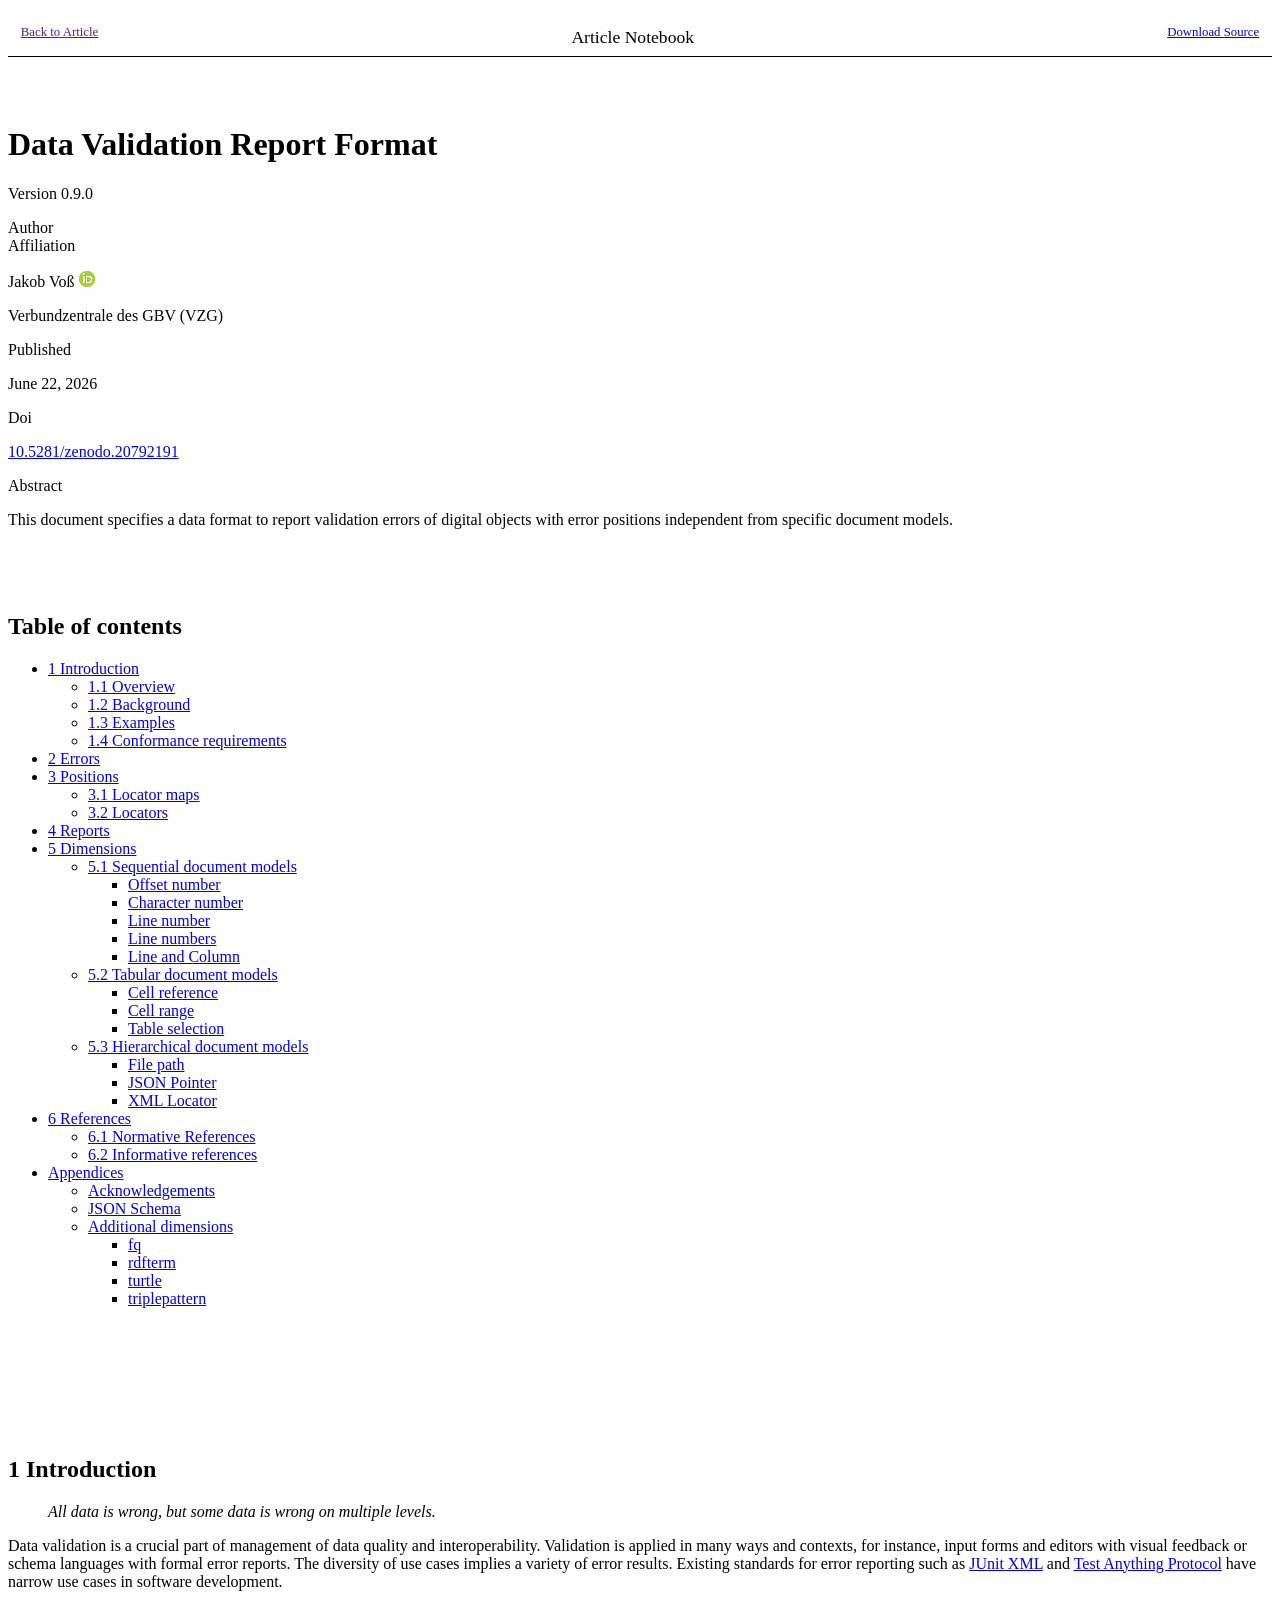
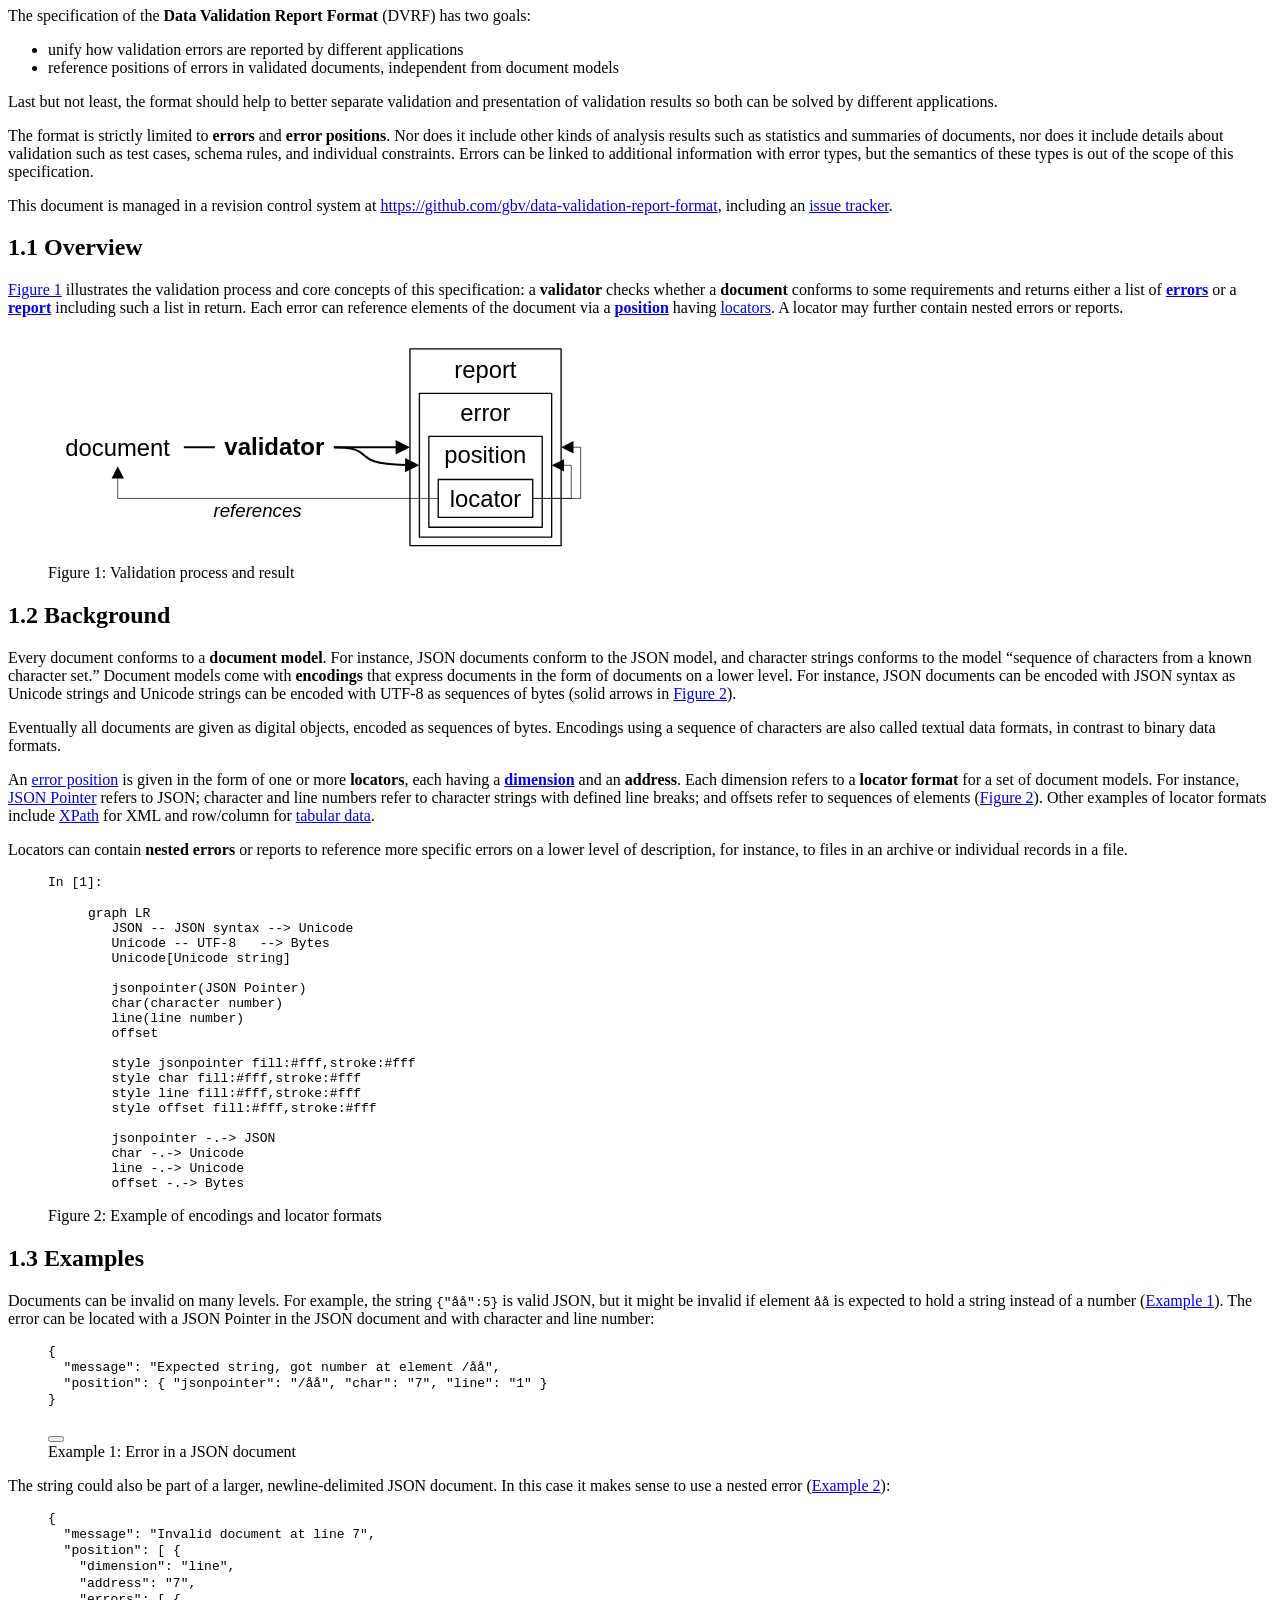
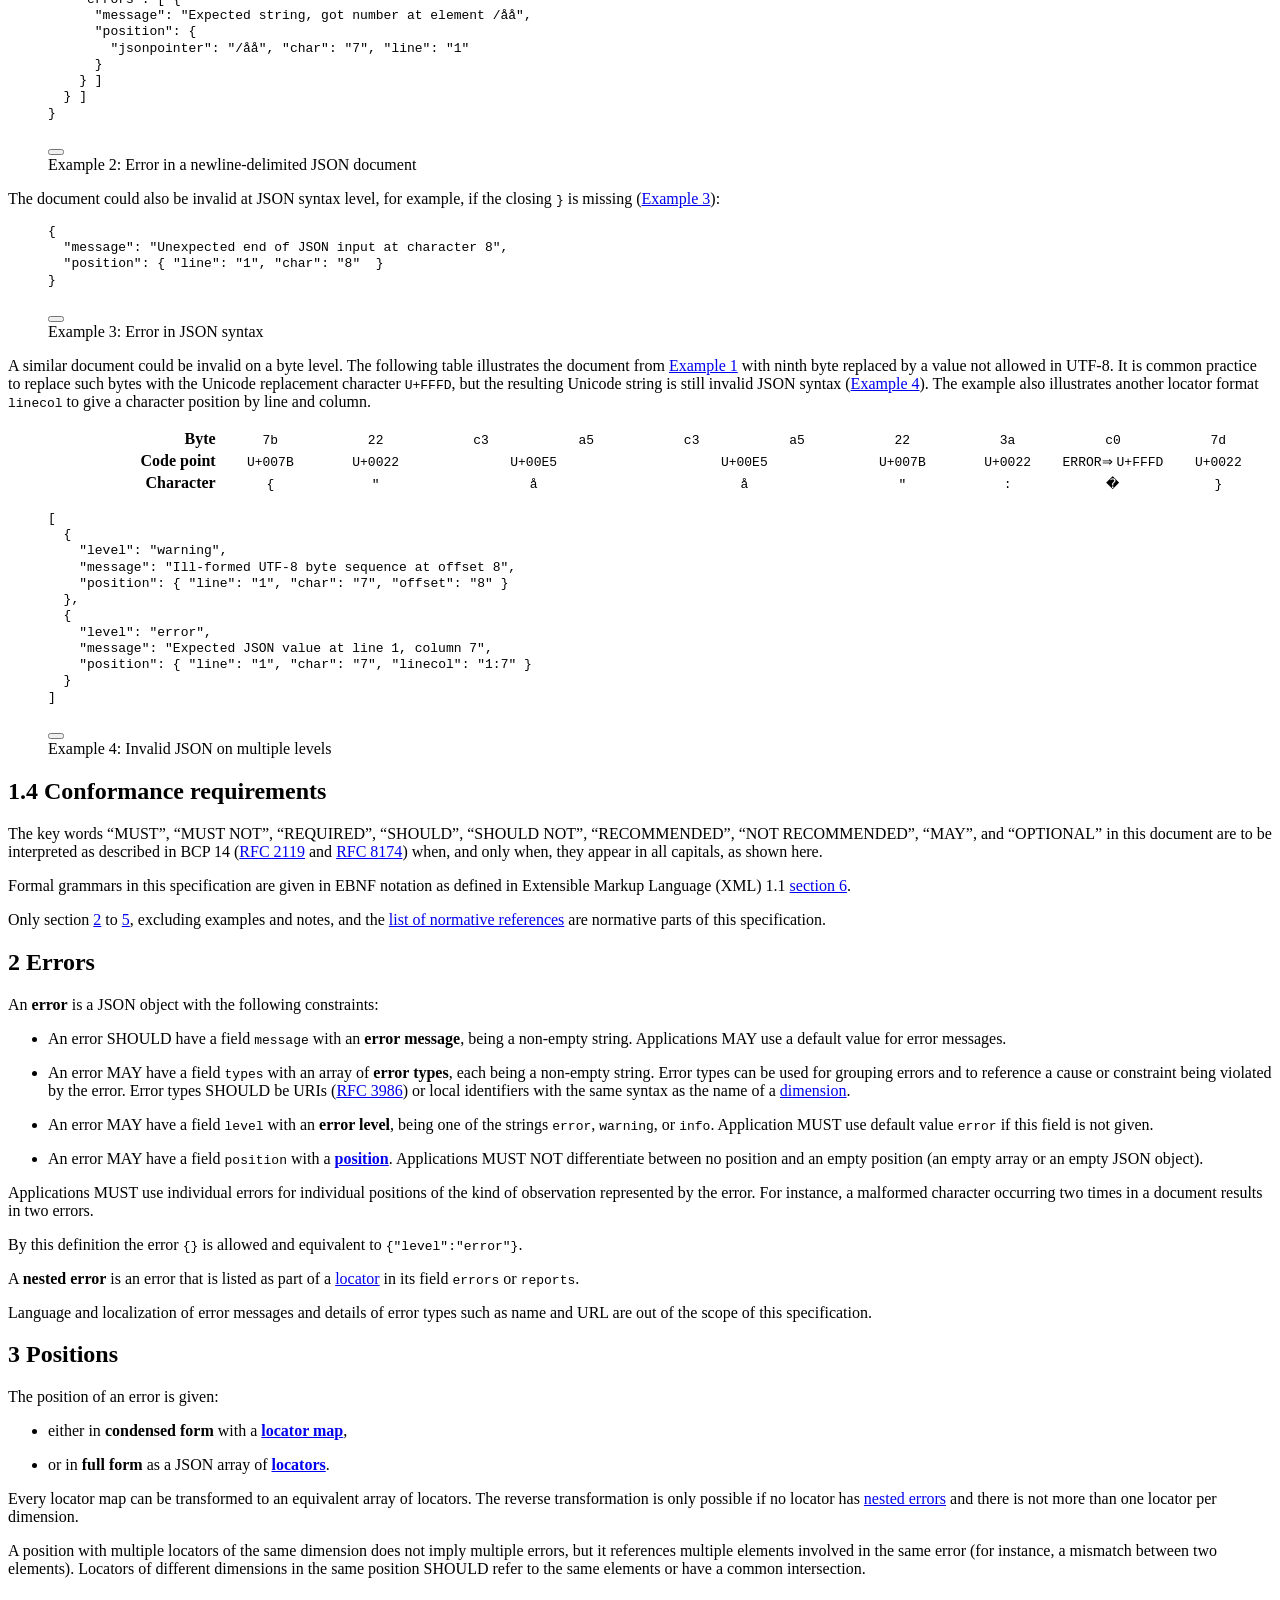
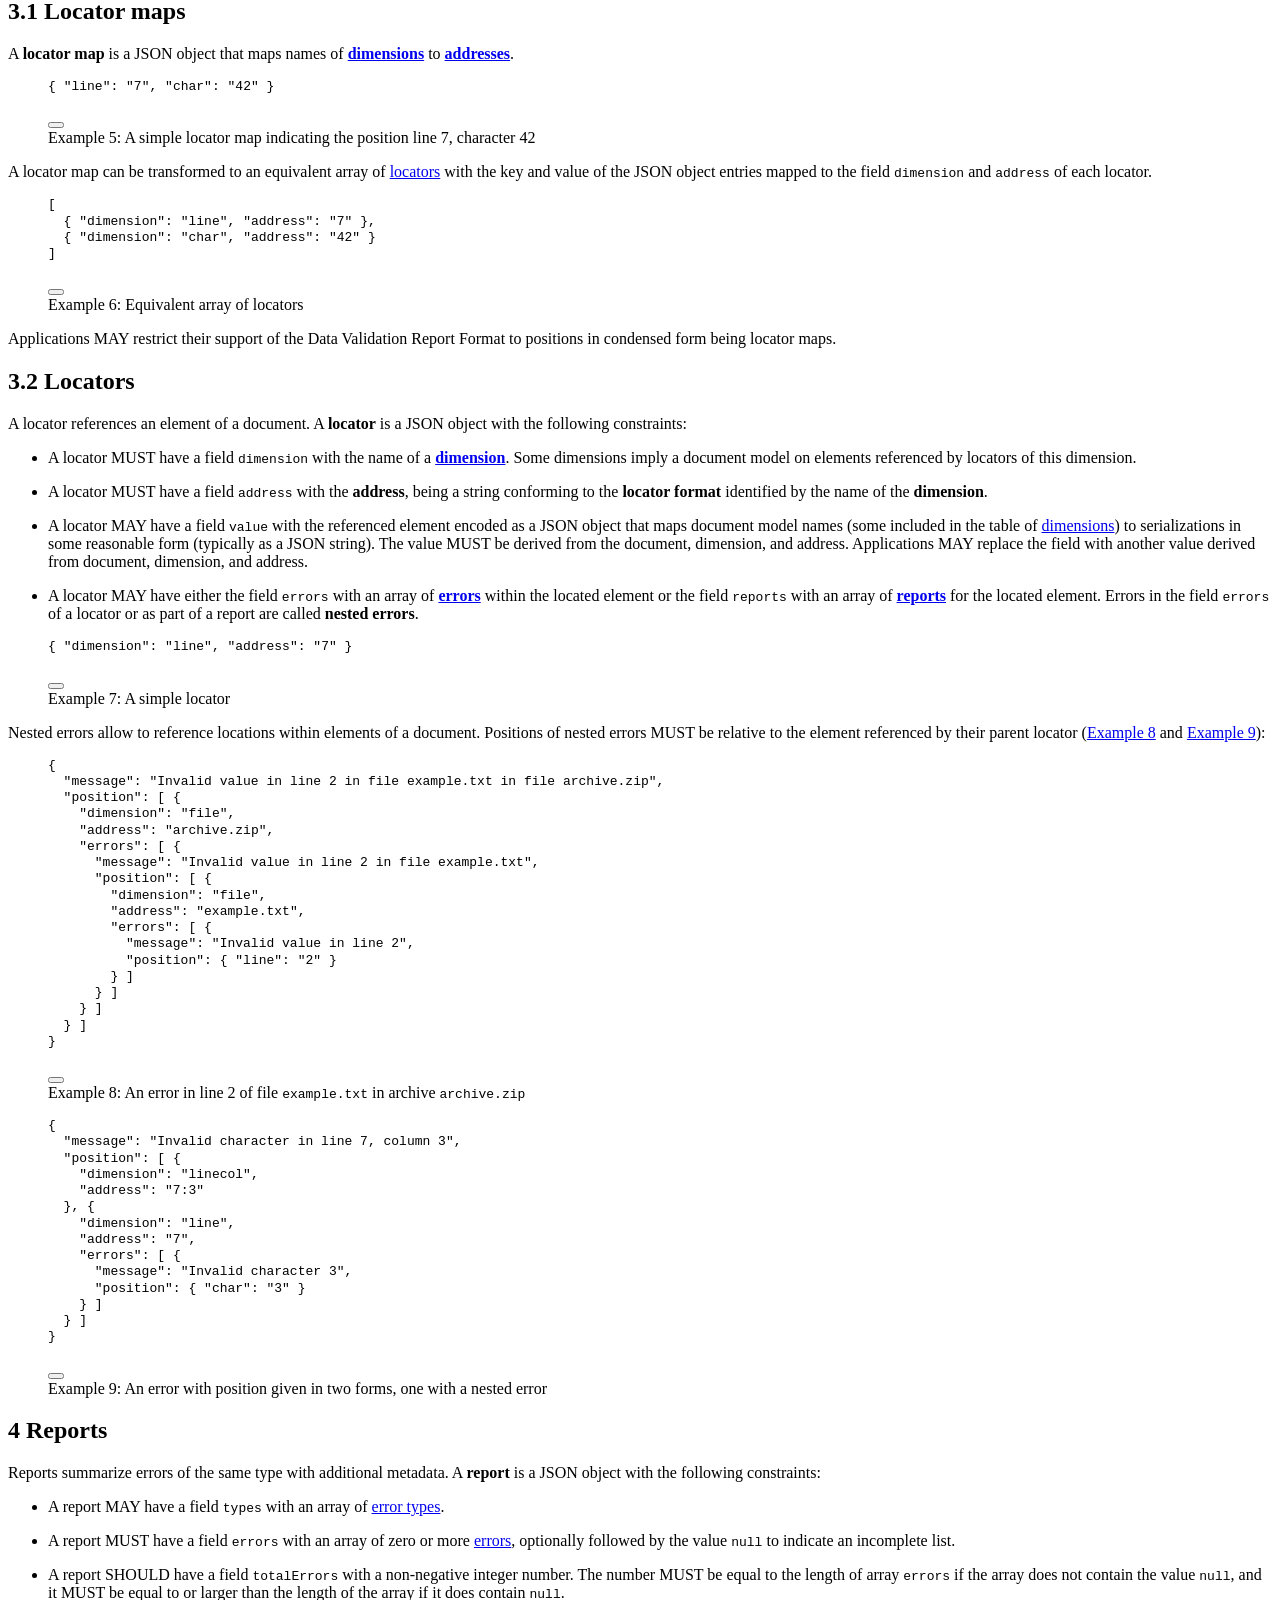
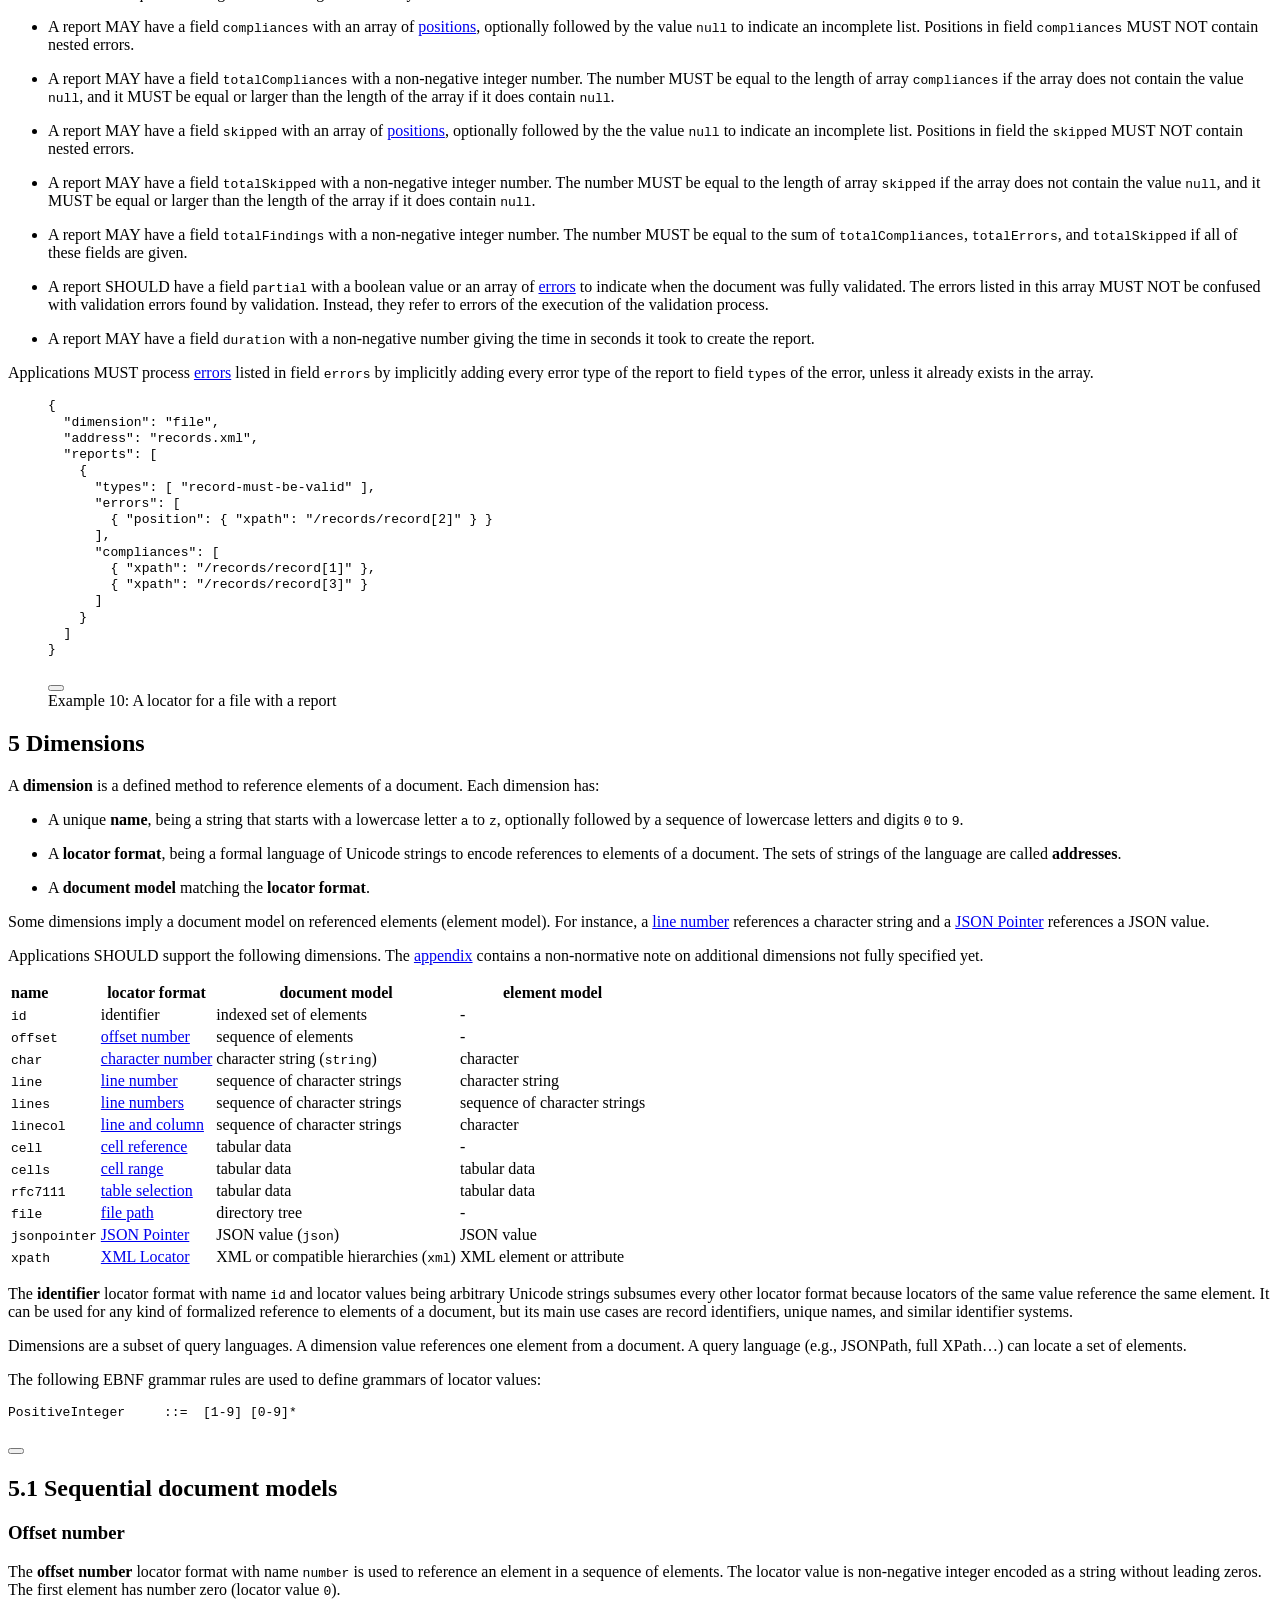
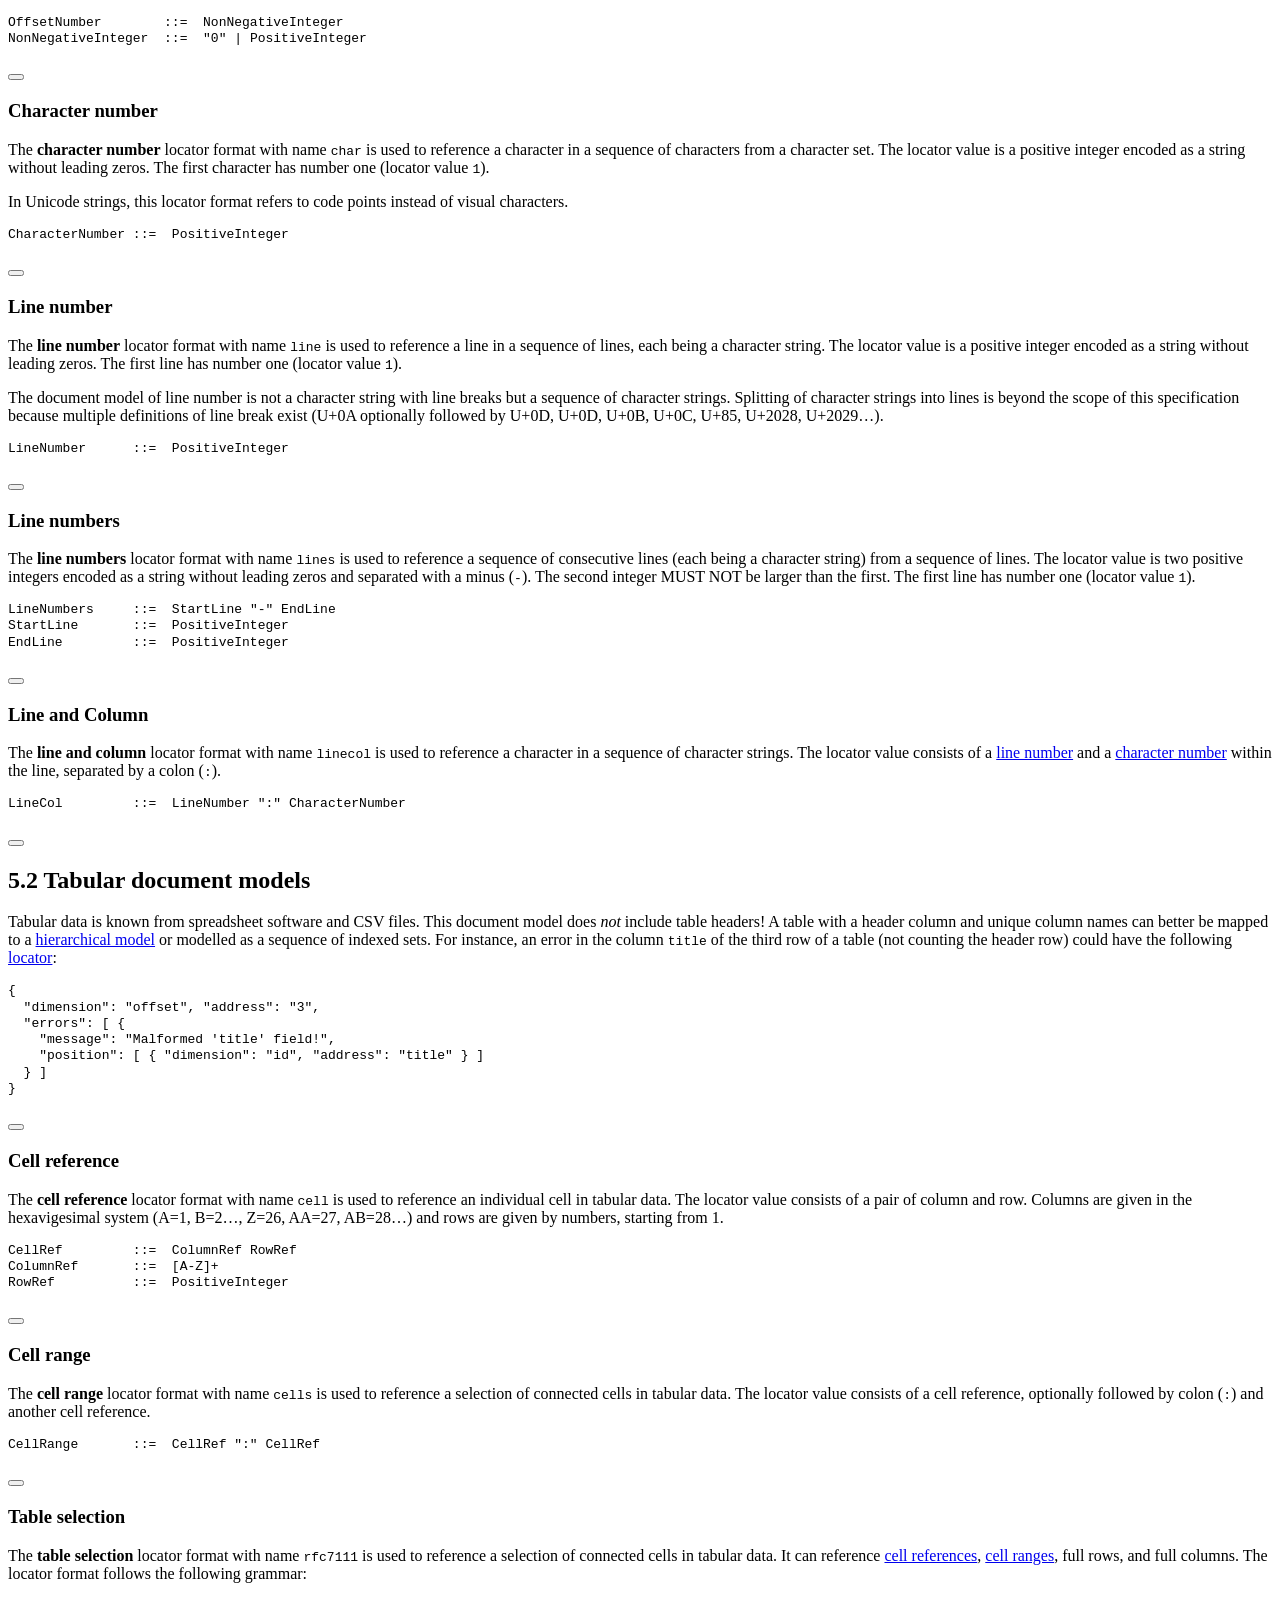
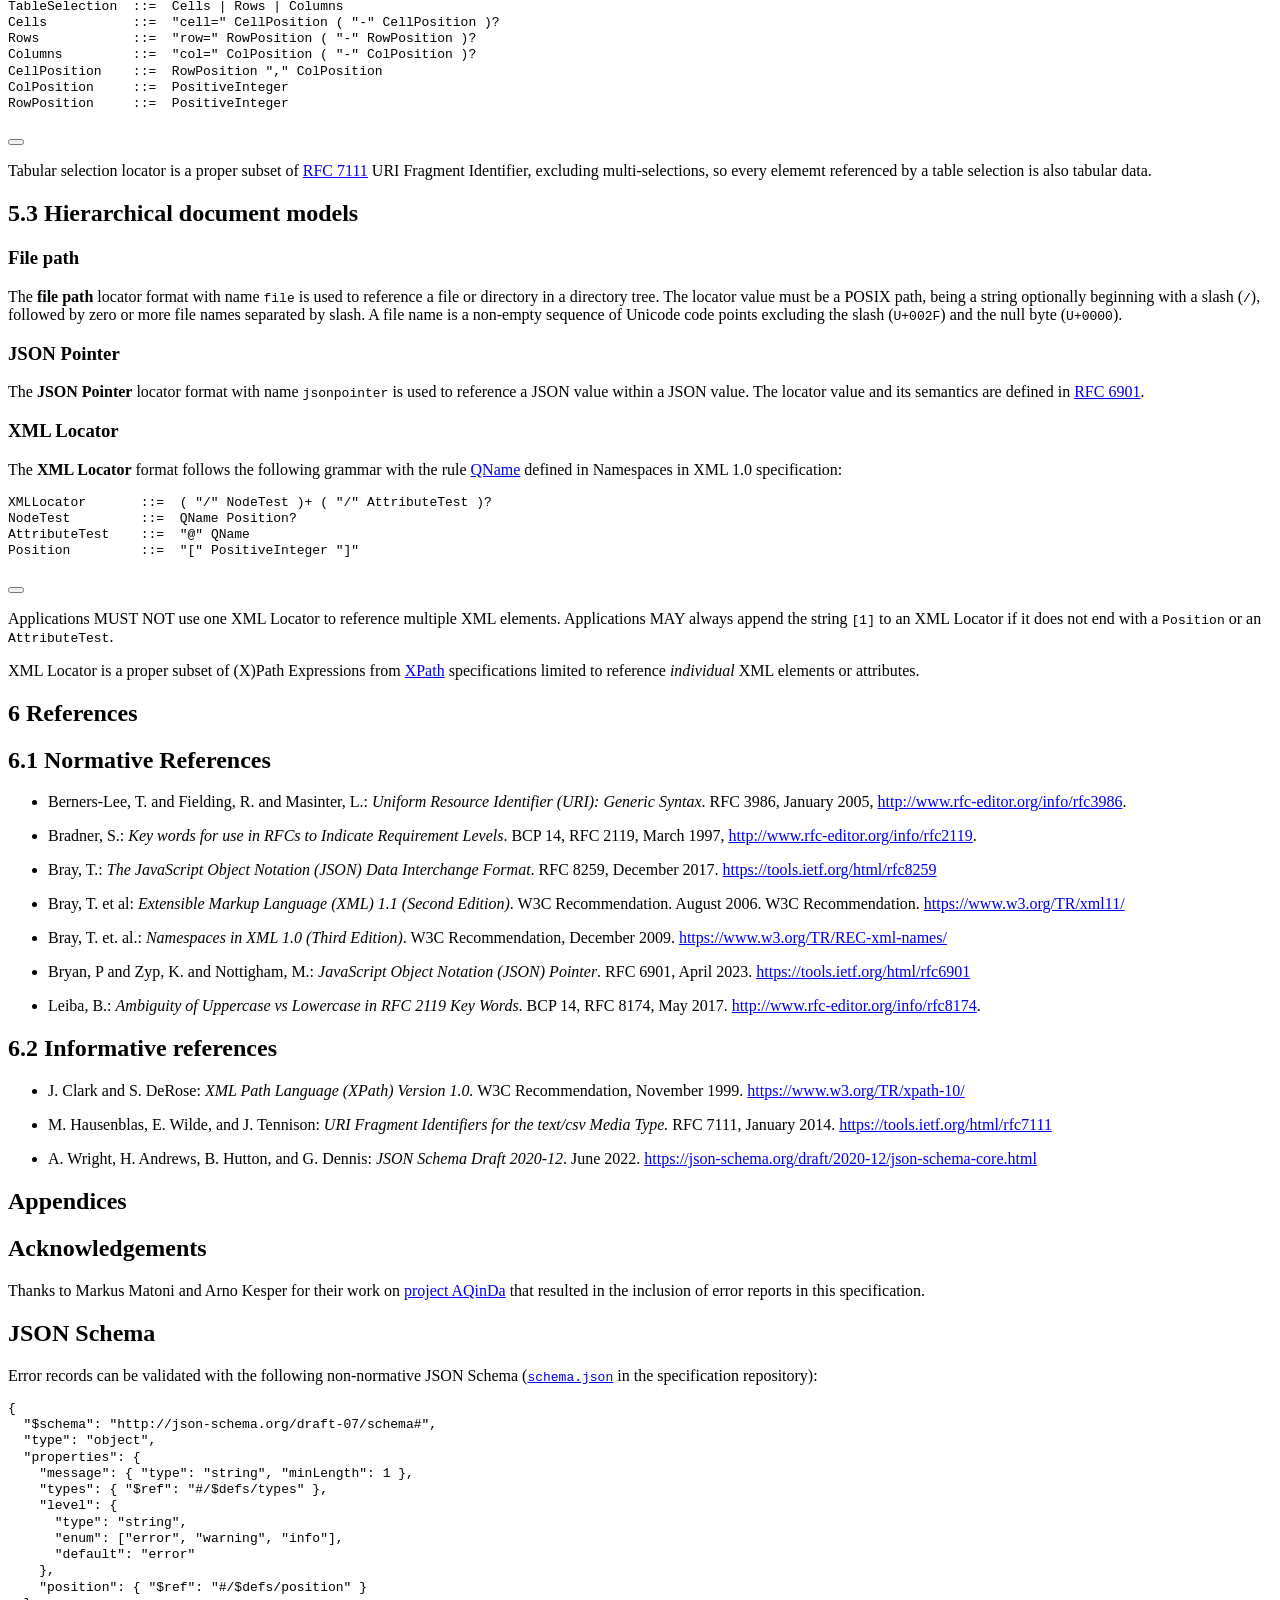
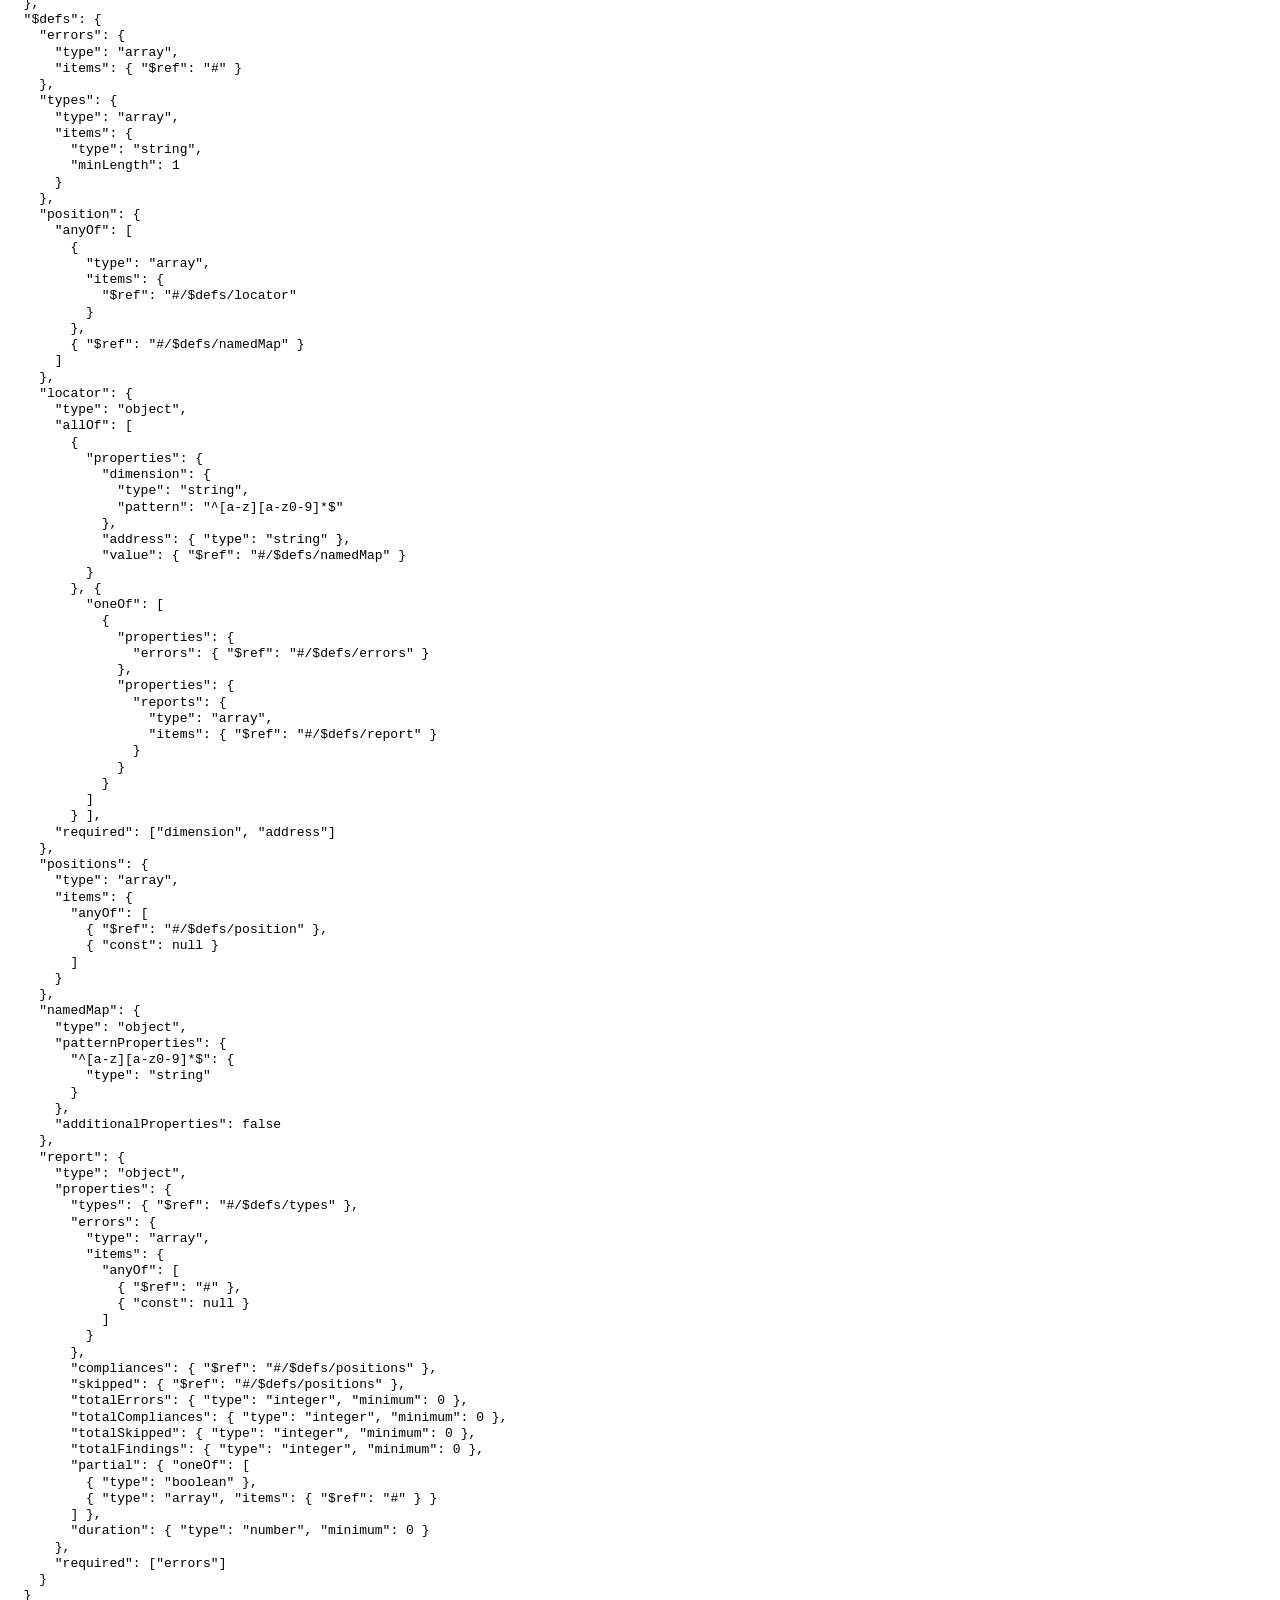
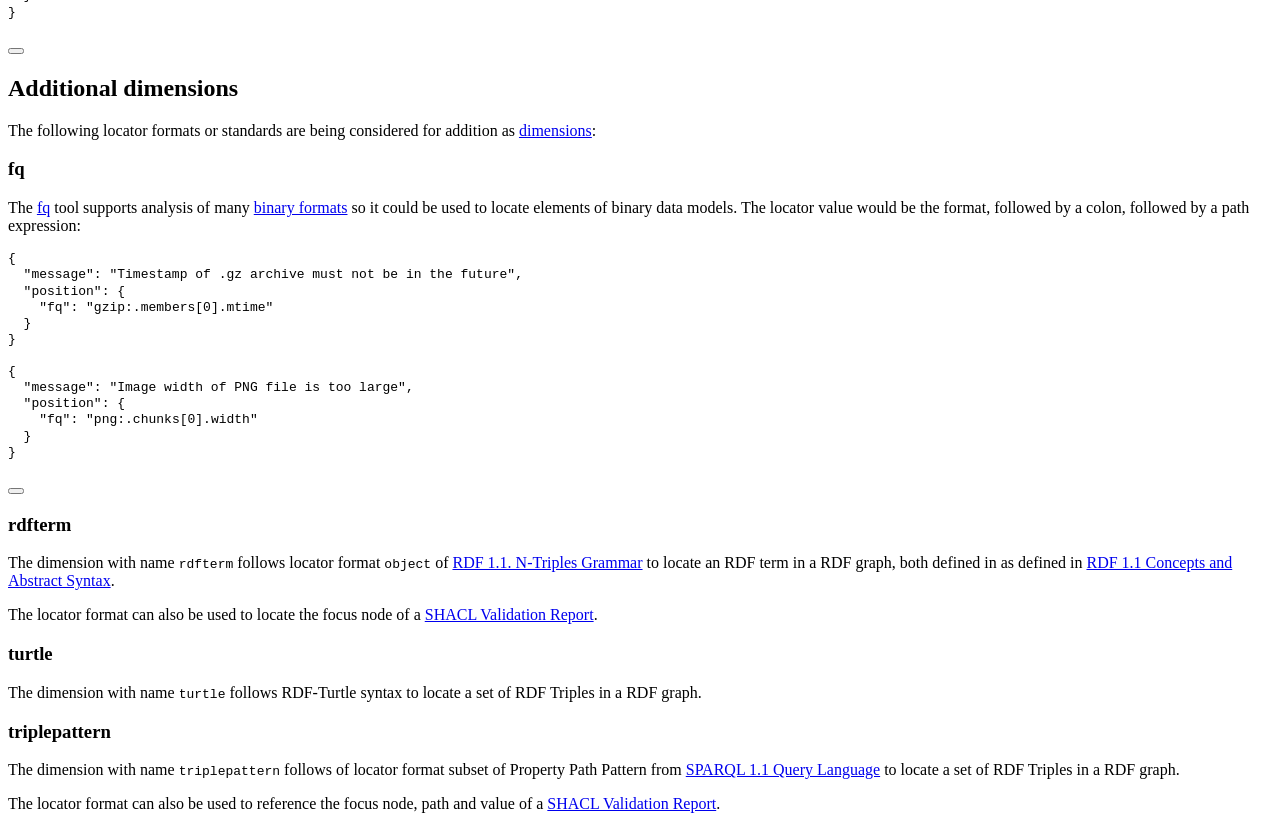
==== commit 65393fb3: "Built site for gh-pages" ====
--- a/index-preview.html
+++ b/index-preview.html
@@ -297,10 +297,9 @@
   <li><a href="#normative-references" id="toc-normative-references" class="nav-link" data-scroll-target="#normative-references"><span class="header-section-number">6.1</span> Normative References</a></li>
   <li><a href="#informative-references" id="toc-informative-references" class="nav-link" data-scroll-target="#informative-references"><span class="header-section-number">6.2</span> Informative references</a></li>
   </ul></li>
-  <li><a href="#changelog" id="toc-changelog" class="nav-link" data-scroll-target="#changelog">Changelog</a></li>
   <li><a href="#appendices" id="toc-appendices" class="nav-link" data-scroll-target="#appendices">Appendices</a>
   <ul class="collapse">
-  <li><a href="#acknowledgements" id="toc-acknowledgements" class="nav-link" data-scroll-target="#acknowledgements"><span class="header-section-number">6.3</span> Acknowledgements</a></li>
+  <li><a href="#acknowledgements" id="toc-acknowledgements" class="nav-link" data-scroll-target="#acknowledgements">Acknowledgements</a></li>
   <li><a href="#json-schema" id="toc-json-schema" class="nav-link" data-scroll-target="#json-schema">JSON Schema</a></li>
   <li><a href="#sec-additional-dimensions" id="toc-sec-additional-dimensions" class="nav-link" data-scroll-target="#sec-additional-dimensions">Additional dimensions</a>
   <ul class="collapse">
@@ -342,7 +341,7 @@
 <p>This document is managed in a revision control system at <a href="https://github.com/gbv/data-validation-report-format" class="uri">https://github.com/gbv/data-validation-report-format</a>, including an <a href="https://github.com/gbv/data-validation-report-format/issues">issue tracker</a>.</p>
 <section id="overview" class="level2" data-number="1.1">
 <h2 data-number="1.1" class="anchored" data-anchor-id="overview"><span class="header-section-number">1.1</span> Overview</h2>
-<p><a href="#fig-validation" class="quarto-xref">Figure&nbsp;1</a> illustrates the validation process and core concepts of this specification: a <strong>validator</strong> checks whether a <strong>document</strong> conforms to some requirements and returns either a list of <strong><a href="#error">errors</a></strong> or a <strong><a href="#report">report</a></strong> including such a list in return. Each error can reference elements of the document via a <strong><a href="#position">position</a></strong> having <a href="#locators">locators</a>. A locator may contain nested errors or reports (not shown in the figure) with nested errors within the referenced element.</p>
+<p><a href="#fig-validation" class="quarto-xref">Figure&nbsp;1</a> illustrates the validation process and core concepts of this specification: a <strong>validator</strong> checks whether a <strong>document</strong> conforms to some requirements and returns either a list of <strong><a href="#error">errors</a></strong> or a <strong><a href="#report">report</a></strong> including such a list in return. Each error can reference elements of the document via a <strong><a href="#position">position</a></strong> having <a href="#locators">locators</a>. A locator may further contain nested errors or reports.</p>
 <div id="fig-validation" class="quarto-float quarto-figure quarto-figure-center anchored">
 <figure class="quarto-float quarto-float-fig figure">
 <div aria-describedby="fig-validation-caption-0ceaefa1-69ba-4598-a22c-09a6ac19f8ca">
@@ -564,7 +563,7 @@
 </div>
 </div>
 </div>
-<p>A <strong>nested error</strong> is an error that is listed as part of a [locator] in its field <code>errors</code> or <code>reports</code>.</p>
+<p>A <strong>nested error</strong> is an error that is listed as part of a <a href="#locators">locator</a> in its field <code>errors</code> or <code>reports</code>.</p>
 <div class="callout callout-style-simple callout-warning">
 <div class="callout-body d-flex">
 <div class="callout-icon-container">
@@ -927,7 +926,7 @@
 <i class="callout-icon"></i>
 </div>
 <div class="callout-body-container">
-<p>Tabular selection locator is a proper subset of <a href="https://tools.ietf.org/html/rfc7111">RFC 7111</a> URI Fragment Identifier, excluding multi-selections, so every elememt referenced by a table selected is tabular data for its part.</p>
+<p>Tabular selection locator is a proper subset of <a href="https://tools.ietf.org/html/rfc7111">RFC 7111</a> URI Fragment Identifier, excluding multi-selections, so every elememt referenced by a table selection is also tabular data.</p>
 </div>
 </div>
 </div>
@@ -949,8 +948,8 @@
 <div class="code-copy-outer-scaffold"><div class="sourceCode" id="cb21"><pre class="sourceCode ebnf code-with-copy"><code class="sourceCode ebnf"><span id="cb21-1"><a href="#cb21-1" aria-hidden="true" tabindex="-1"></a><span class="dt">XMLLocator</span>       <span class="cf">::=</span>  <span class="cf">(</span> <span class="st">"/"</span> <span class="fu">NodeTest</span> <span class="cf">)+</span> <span class="cf">(</span> <span class="st">"/"</span> <span class="fu">AttributeTest</span> <span class="cf">)?</span></span>
 <span id="cb21-2"><a href="#cb21-2" aria-hidden="true" tabindex="-1"></a><span class="dt">NodeTest</span>         <span class="cf">::=</span>  <span class="fu">QName</span> <span class="fu">Position</span><span class="cf">?</span></span>
 <span id="cb21-3"><a href="#cb21-3" aria-hidden="true" tabindex="-1"></a><span class="dt">AttributeTest</span>    <span class="cf">::=</span>  <span class="st">"@"</span> <span class="fu">QName</span></span>
-<span id="cb21-4"><a href="#cb21-4" aria-hidden="true" tabindex="-1"></a><span class="dt">Position</span>         <span class="cf">::=</span>  <span class="st">"[ PositiveInteger "</span><span class="er">]"</span></span></code></pre></div><button title="Copy to Clipboard" class="code-copy-button"><i class="bi"></i></button></div>
-<p>Applications MUST NOT use one XML Locator to reference multiple XML elements. For this reason, applications MAY always append the string <code>[1]</code> to an XML Locator if it does not end with a <code>Position</code> or <code>AttributeTest</code>.</p>
+<span id="cb21-4"><a href="#cb21-4" aria-hidden="true" tabindex="-1"></a><span class="dt">Position</span>         <span class="cf">::=</span>  <span class="st">"["</span> <span class="fu">PositiveInteger</span> <span class="st">"]"</span></span></code></pre></div><button title="Copy to Clipboard" class="code-copy-button"><i class="bi"></i></button></div>
+<p>Applications MUST NOT use one XML Locator to reference multiple XML elements. Applications MAY always append the string <code>[1]</code> to an XML Locator if it does not end with a <code>Position</code> or an <code>AttributeTest</code>.</p>
 <div class="callout callout-style-simple callout-note">
 <div class="callout-body d-flex">
 <div class="callout-icon-container">
@@ -985,18 +984,21 @@
 <li><p>M. Hausenblas, E. Wilde, and J. Tennison: <em>URI Fragment Identifiers for the text/csv Media Type.</em> RFC 7111, January 2014. <a href="https://tools.ietf.org/html/rfc7111" class="uri">https://tools.ietf.org/html/rfc7111</a></p></li>
 <li><p>A. Wright, H. Andrews, B. Hutton, and G. Dennis: <em>JSON Schema Draft 2020-12</em>. June 2022. <a href="https://json-schema.org/draft/2020-12/json-schema-core.html" class="uri">https://json-schema.org/draft/2020-12/json-schema-core.html</a></p></li>
 </ul>
-</section>
-</section>
-<section id="changelog" class="level1 unnumbered">
-<h1 class="unnumbered">Changelog</h1>
-<p>This is still a draft.</p>
-<p>Version 1.0.0 will introduce error reports based on results of project AQinDa.</p>
-<p>Version 0.1.0 was written and made public in June 2025 after the format had been used since Feburary 2022.</p>
+<!--
+# Changelog {-}
+
+This is still a draft.
+
+Version 1.0.0 will introduce error reports based on results of project AQinDa.
+
+Version 0.1.0 was written and made public in June 2025 after the format had been used since Feburary 2022.
+-->
+</section>
 </section>
 <section id="appendices" class="level1 unnumbered">
 <h1 class="unnumbered">Appendices</h1>
-<section id="acknowledgements" class="level2" data-number="6.3">
-<h2 data-number="6.3" class="anchored" data-anchor-id="acknowledgements"><span class="header-section-number">6.3</span> Acknowledgements</h2>
+<section id="acknowledgements" class="level2 unnumbered">
+<h2 class="unnumbered anchored" data-anchor-id="acknowledgements">Acknowledgements</h2>
 <p>Thanks to Markus Matoni and Arno Kesper for their work on <a href="https://gepris.dfg.de/gepris/projekt/521659096">project AQinDa</a> that resulted in the inclusion of error reports in this specification.</p>
 </section>
 <section id="json-schema" class="level2 unnumbered">
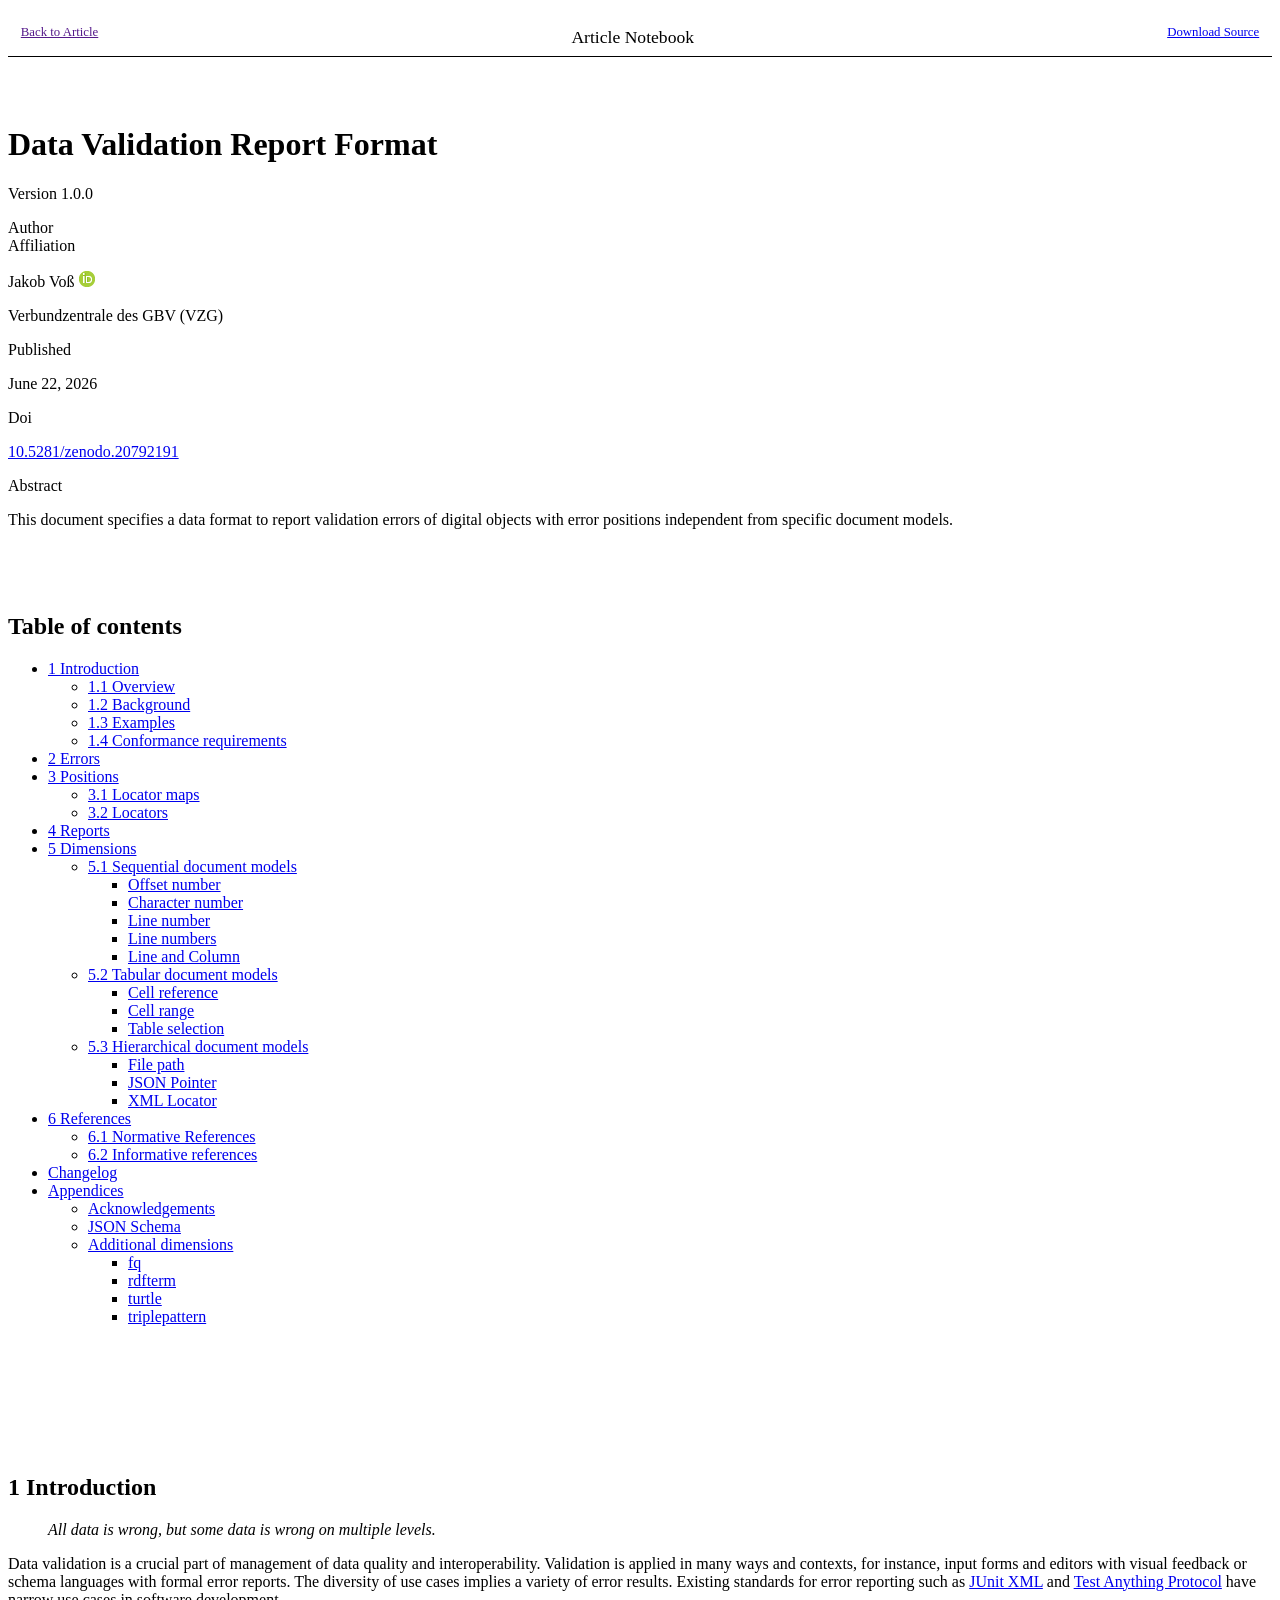
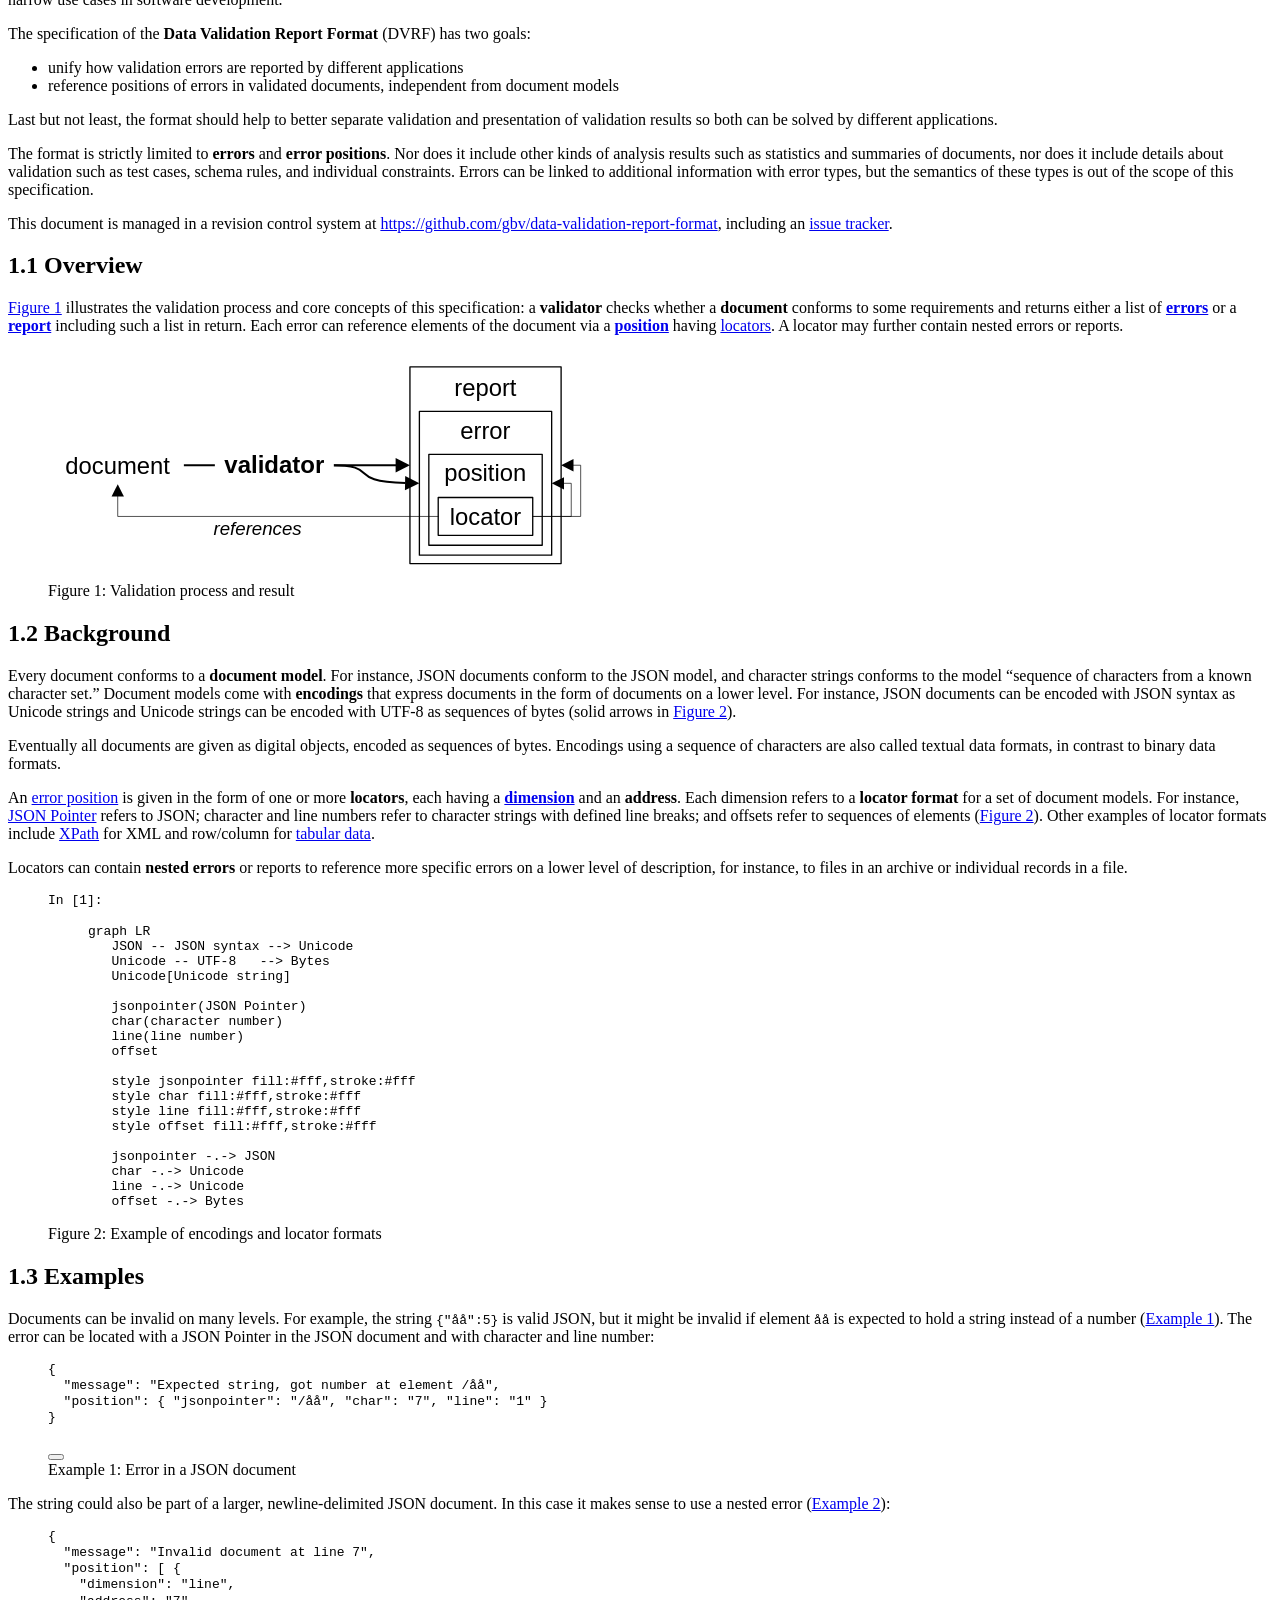
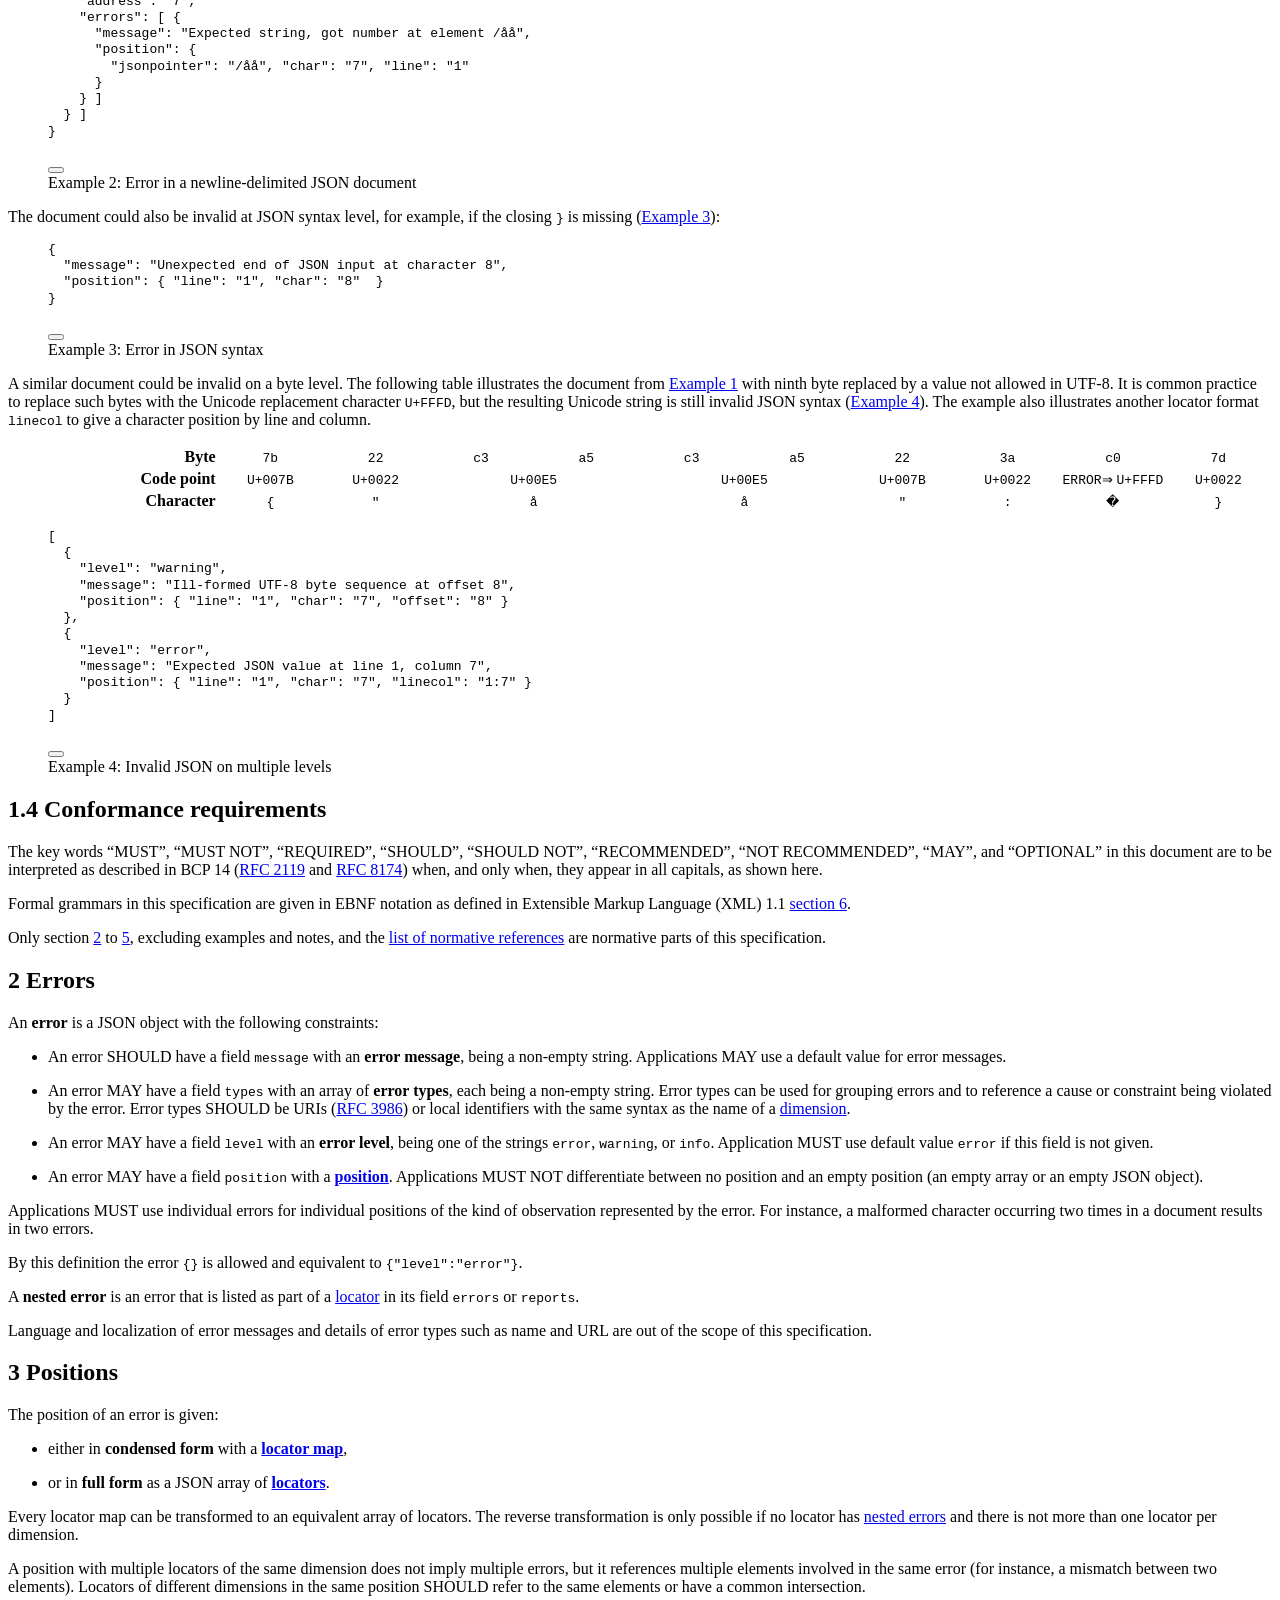
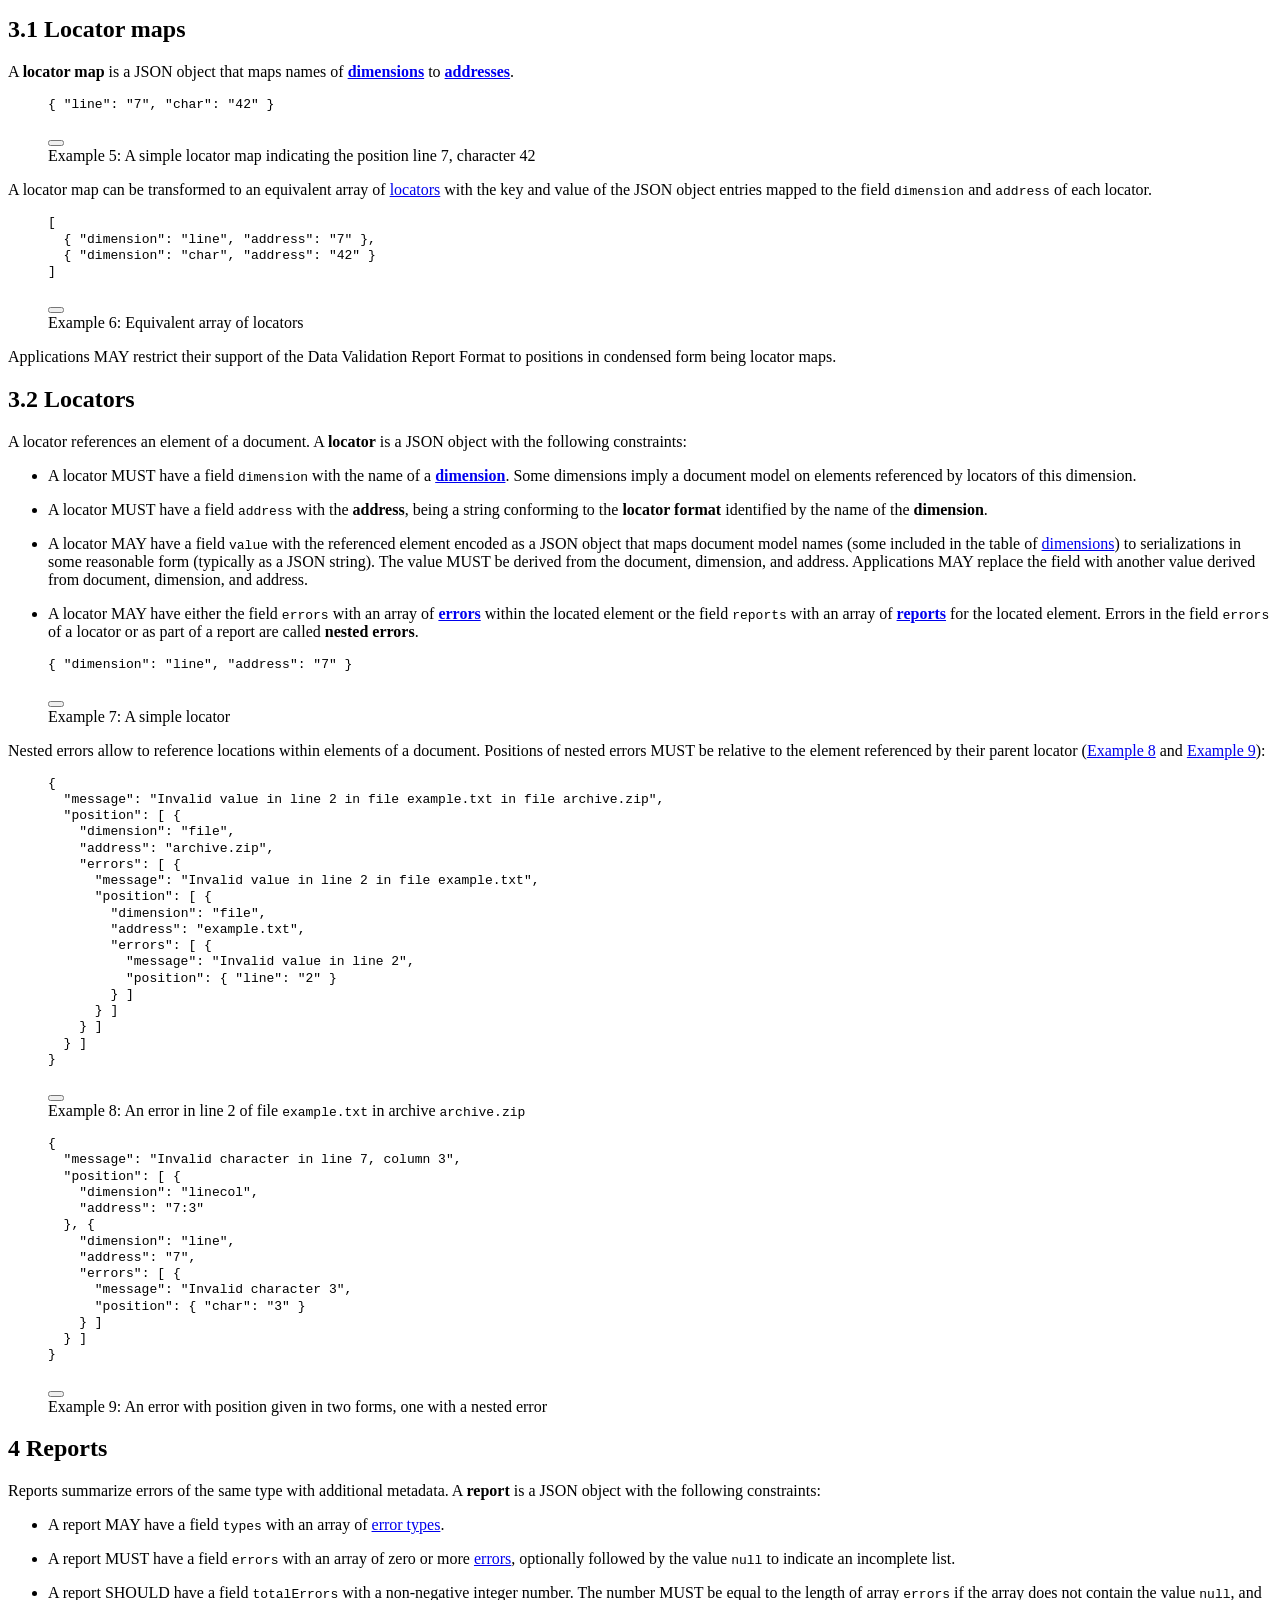
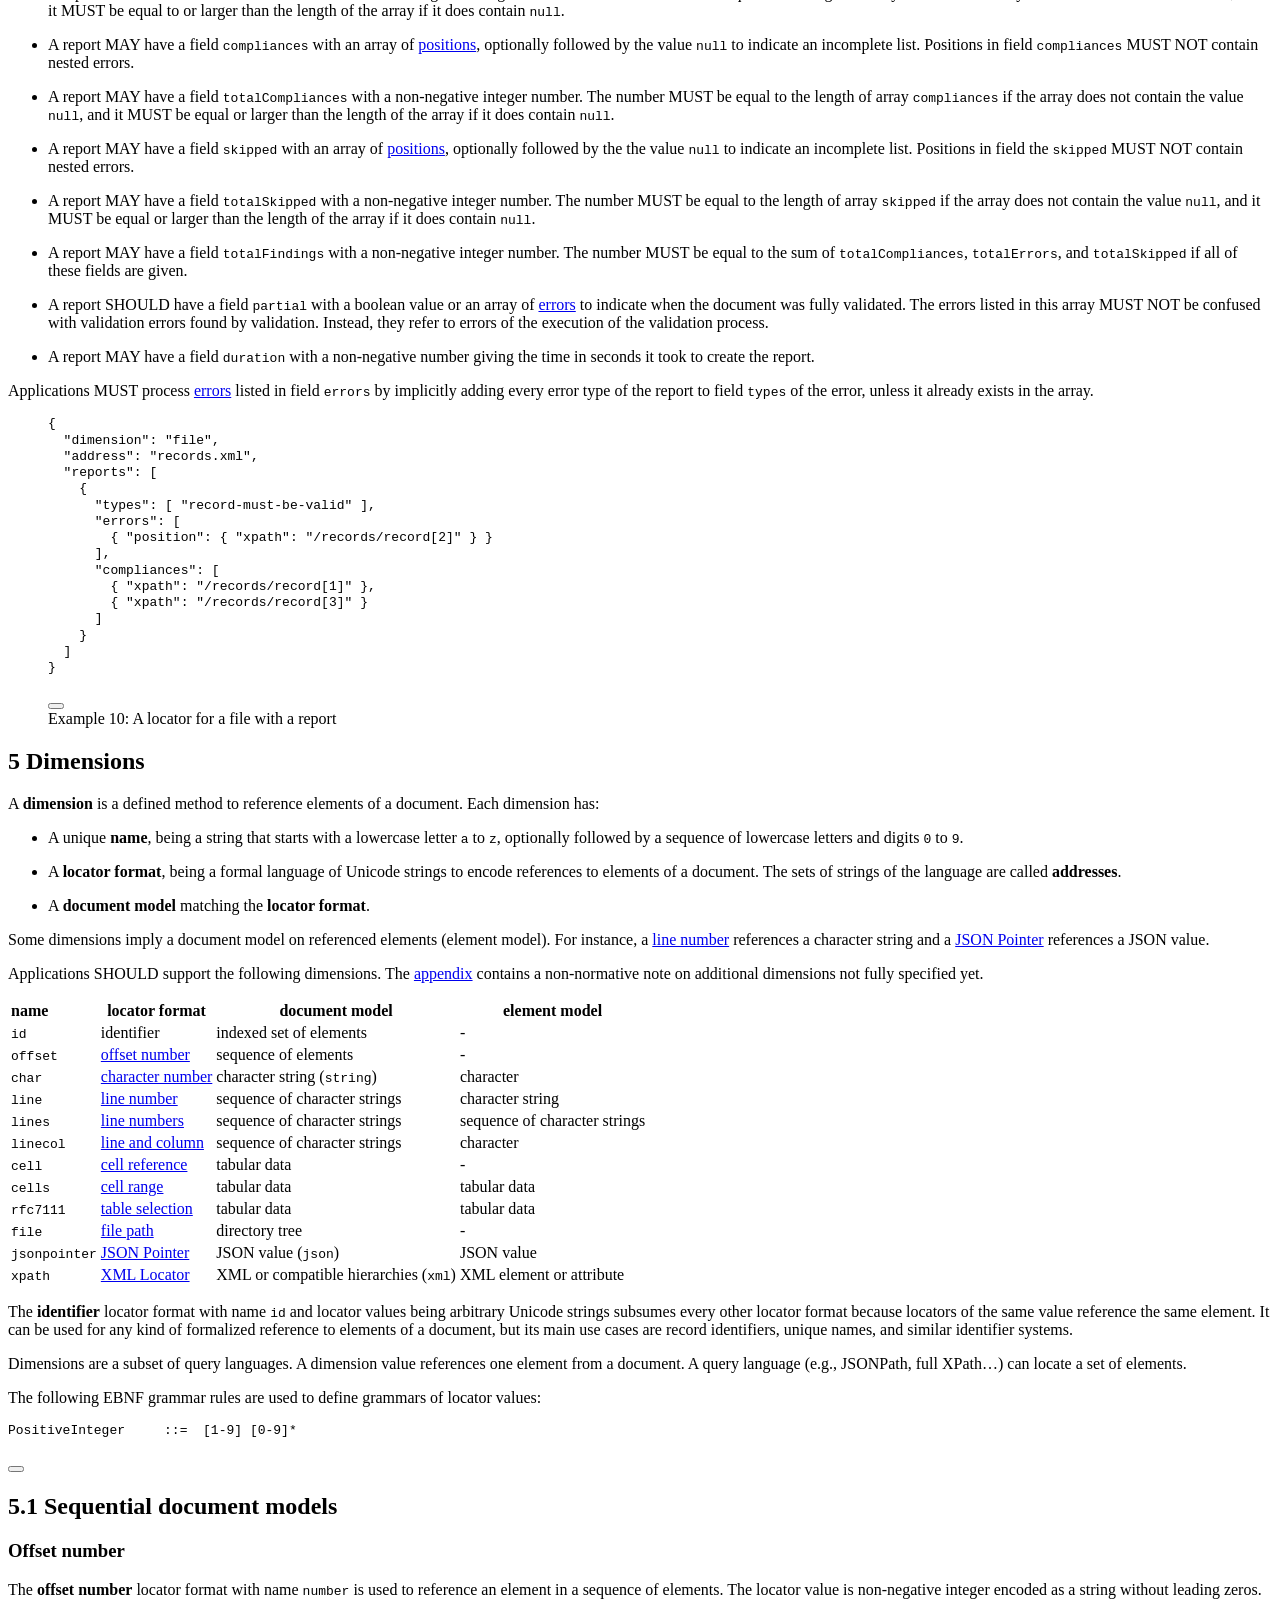
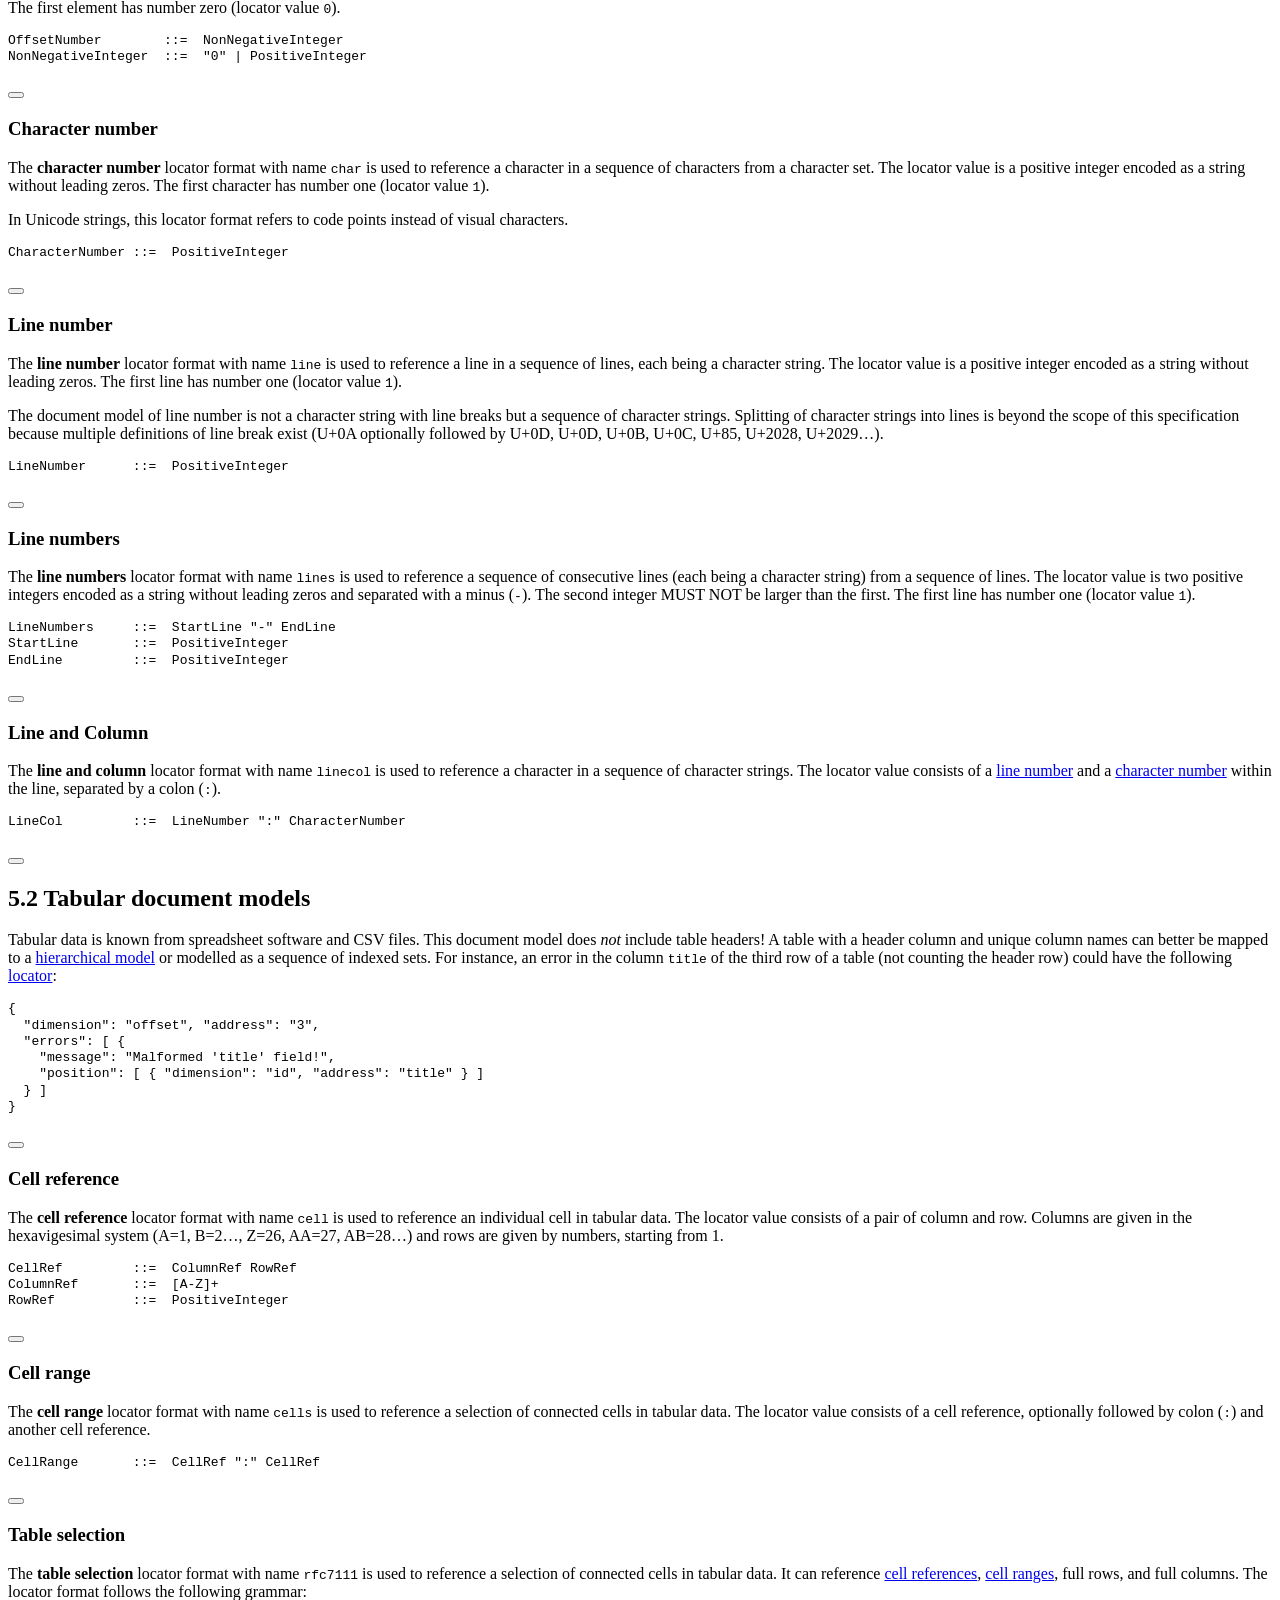
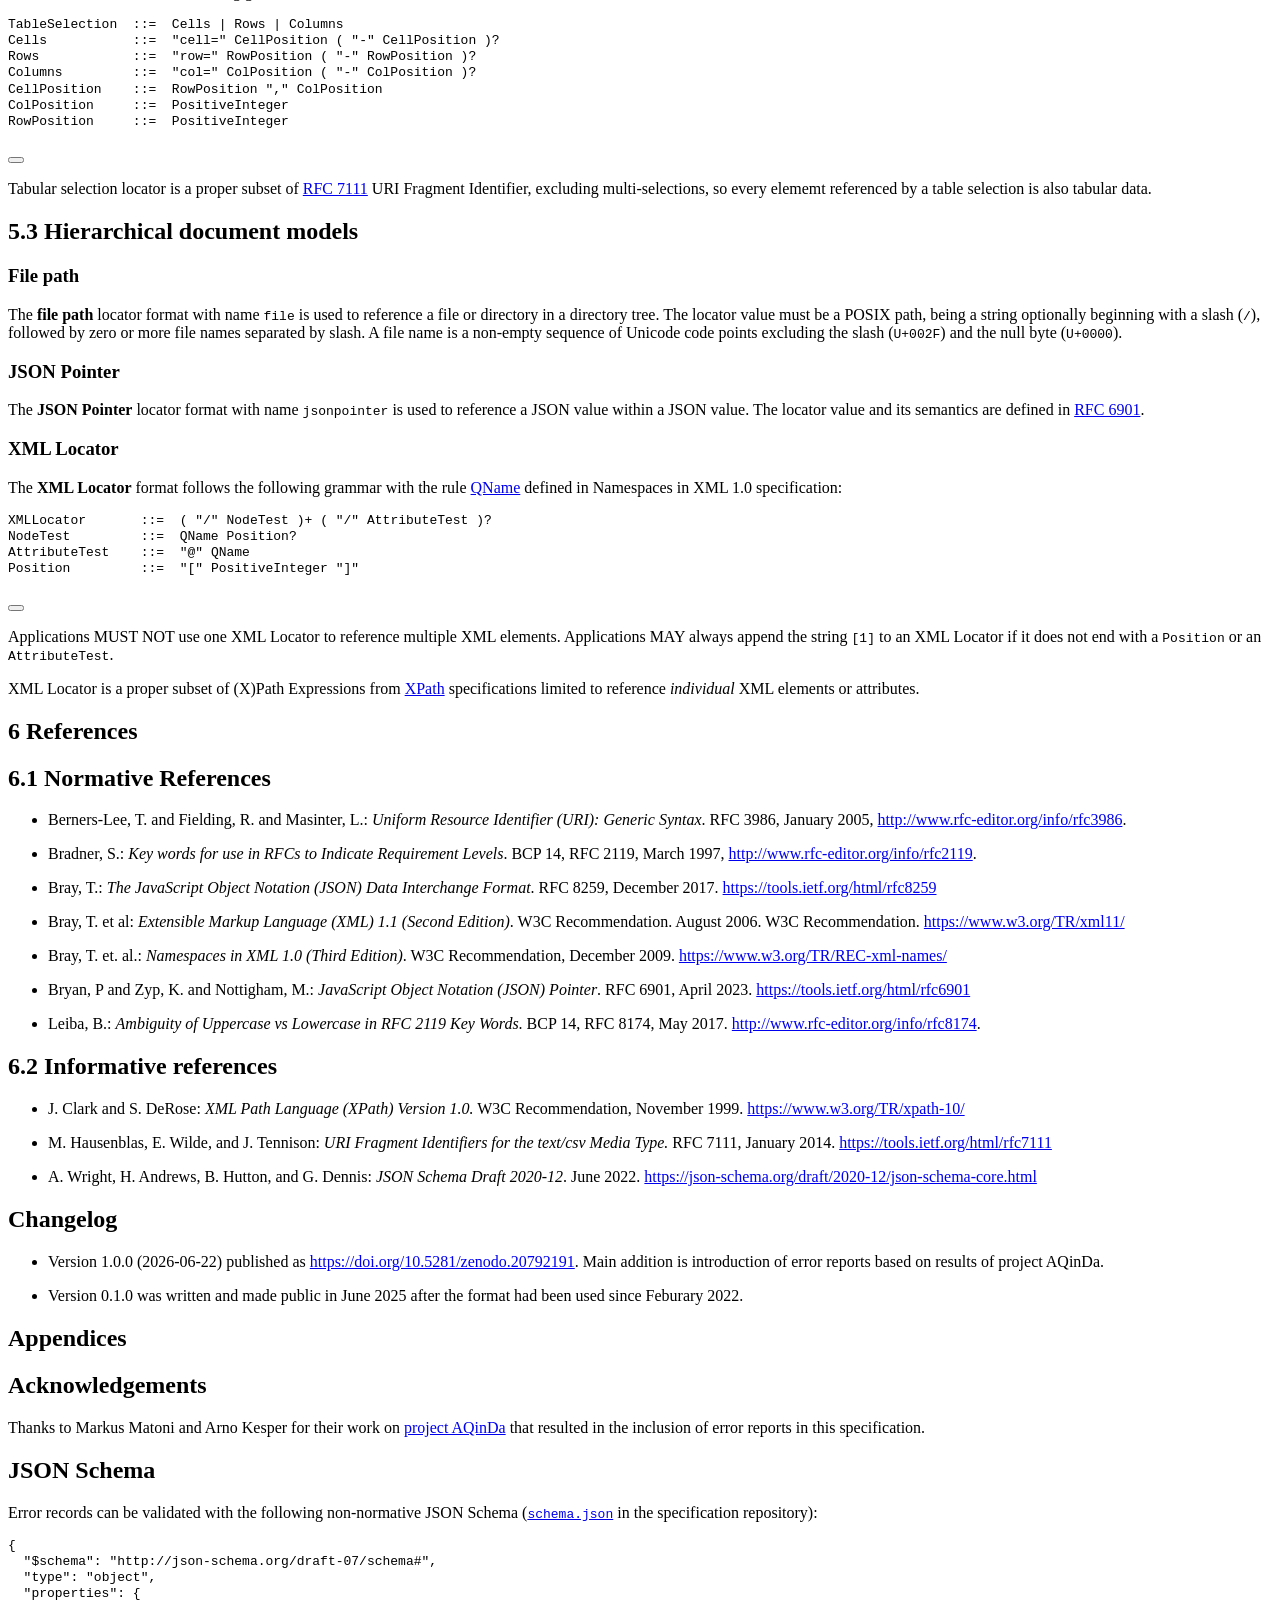
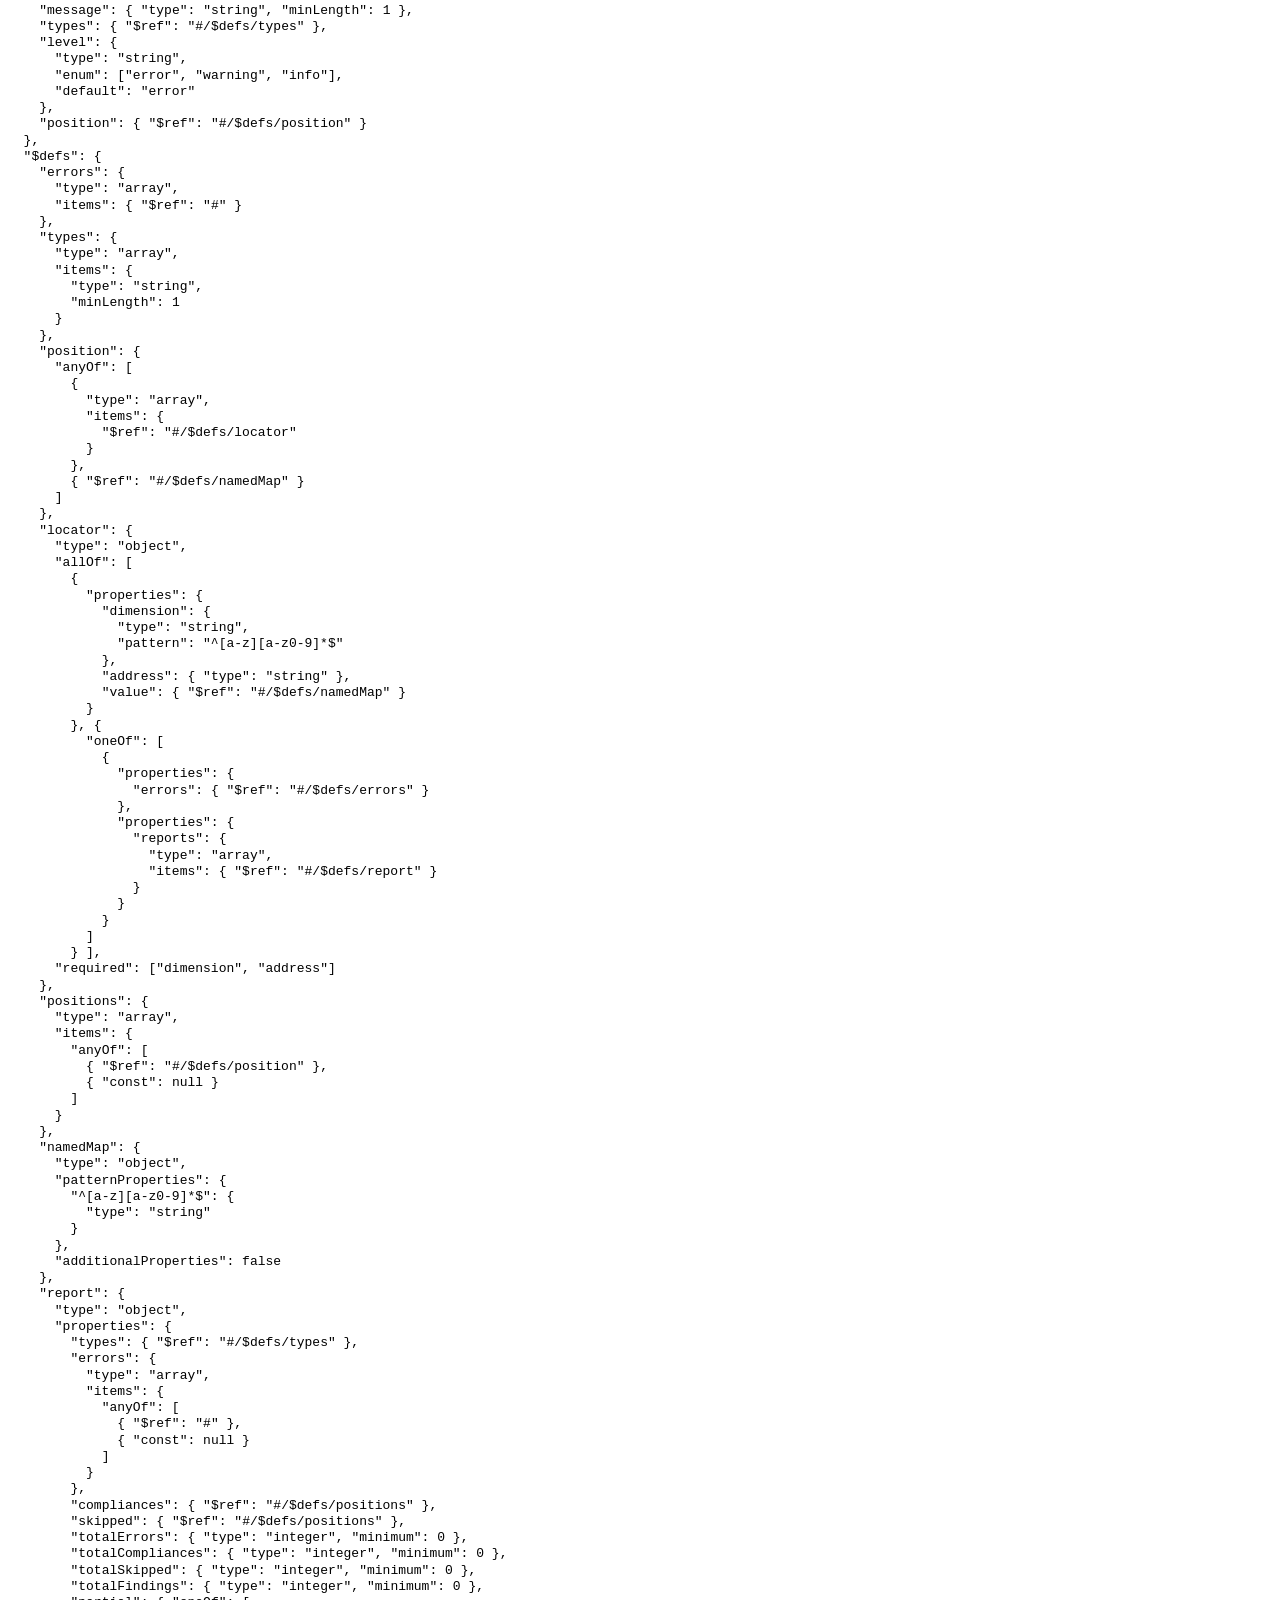
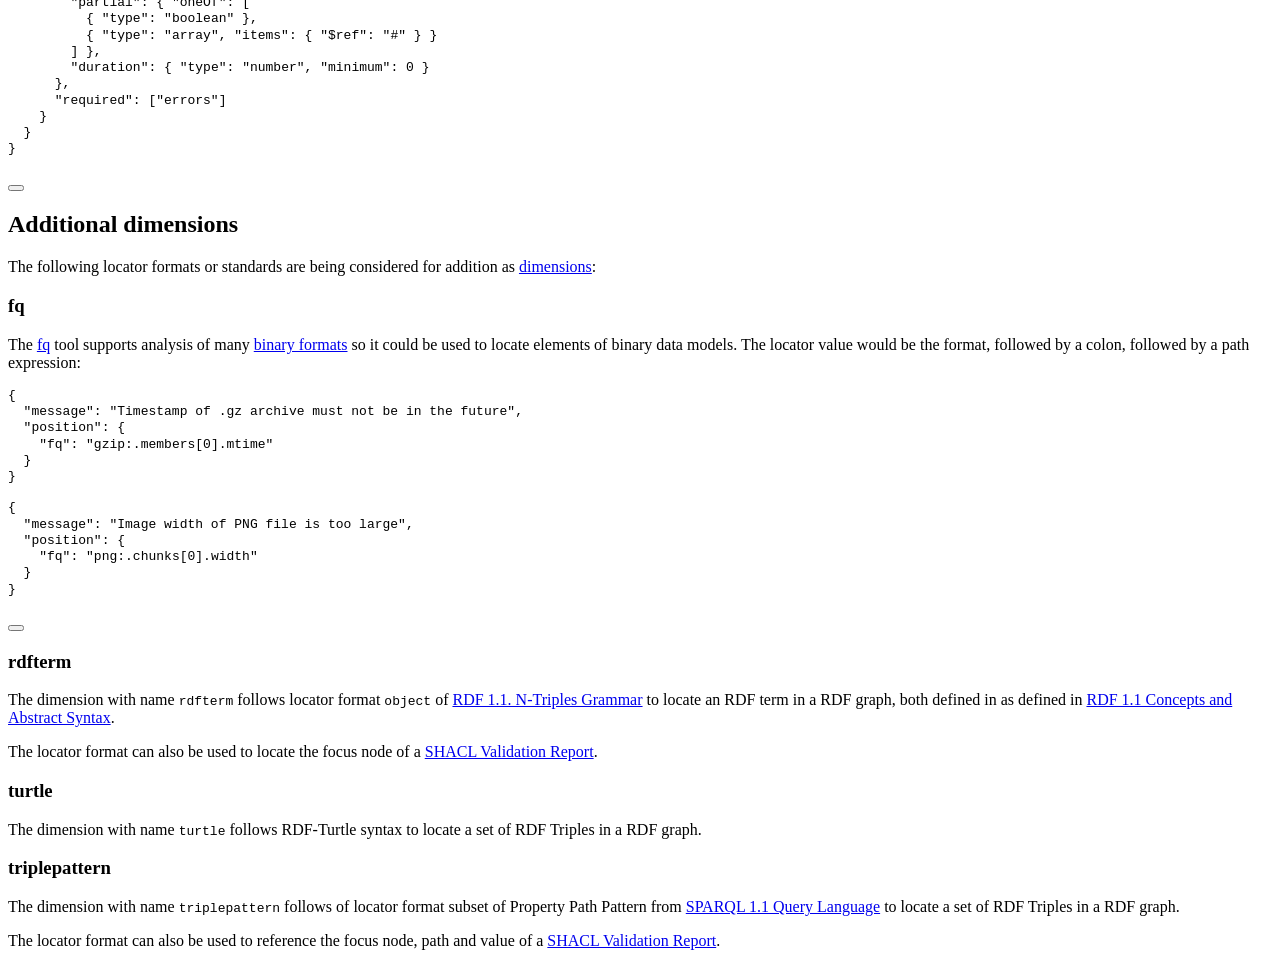
==== commit 837ddd35: "Built site for gh-pages" ====
--- a/index-preview.html
+++ b/index-preview.html
@@ -194,7 +194,7 @@
   <div class="quarto-title-banner page-columns page-full">
     <div class="quarto-title column-body">
       <h1 class="title">Data Validation Report Format</h1>
-            <p class="subtitle lead">Version 0.9.0</p>
+            <p class="subtitle lead">Version 1.0.0</p>
           </div>
 
     
@@ -297,6 +297,7 @@
   <li><a href="#normative-references" id="toc-normative-references" class="nav-link" data-scroll-target="#normative-references"><span class="header-section-number">6.1</span> Normative References</a></li>
   <li><a href="#informative-references" id="toc-informative-references" class="nav-link" data-scroll-target="#informative-references"><span class="header-section-number">6.2</span> Informative references</a></li>
   </ul></li>
+  <li><a href="#changelog" id="toc-changelog" class="nav-link" data-scroll-target="#changelog">Changelog</a></li>
   <li><a href="#appendices" id="toc-appendices" class="nav-link" data-scroll-target="#appendices">Appendices</a>
   <ul class="collapse">
   <li><a href="#acknowledgements" id="toc-acknowledgements" class="nav-link" data-scroll-target="#acknowledgements">Acknowledgements</a></li>
@@ -984,16 +985,14 @@
 <li><p>M. Hausenblas, E. Wilde, and J. Tennison: <em>URI Fragment Identifiers for the text/csv Media Type.</em> RFC 7111, January 2014. <a href="https://tools.ietf.org/html/rfc7111" class="uri">https://tools.ietf.org/html/rfc7111</a></p></li>
 <li><p>A. Wright, H. Andrews, B. Hutton, and G. Dennis: <em>JSON Schema Draft 2020-12</em>. June 2022. <a href="https://json-schema.org/draft/2020-12/json-schema-core.html" class="uri">https://json-schema.org/draft/2020-12/json-schema-core.html</a></p></li>
 </ul>
-<!--
-# Changelog {-}
-
-This is still a draft.
-
-Version 1.0.0 will introduce error reports based on results of project AQinDa.
-
-Version 0.1.0 was written and made public in June 2025 after the format had been used since Feburary 2022.
--->
-</section>
+</section>
+</section>
+<section id="changelog" class="level1 unnumbered">
+<h1 class="unnumbered">Changelog</h1>
+<ul>
+<li><p>Version 1.0.0 (2026-06-22) published as <a href="https://doi.org/10.5281/zenodo.20792191" class="uri">https://doi.org/10.5281/zenodo.20792191</a>. Main addition is introduction of error reports based on results of project AQinDa.</p></li>
+<li><p>Version 0.1.0 was written and made public in June 2025 after the format had been used since Feburary 2022.</p></li>
+</ul>
 </section>
 <section id="appendices" class="level1 unnumbered">
 <h1 class="unnumbered">Appendices</h1>
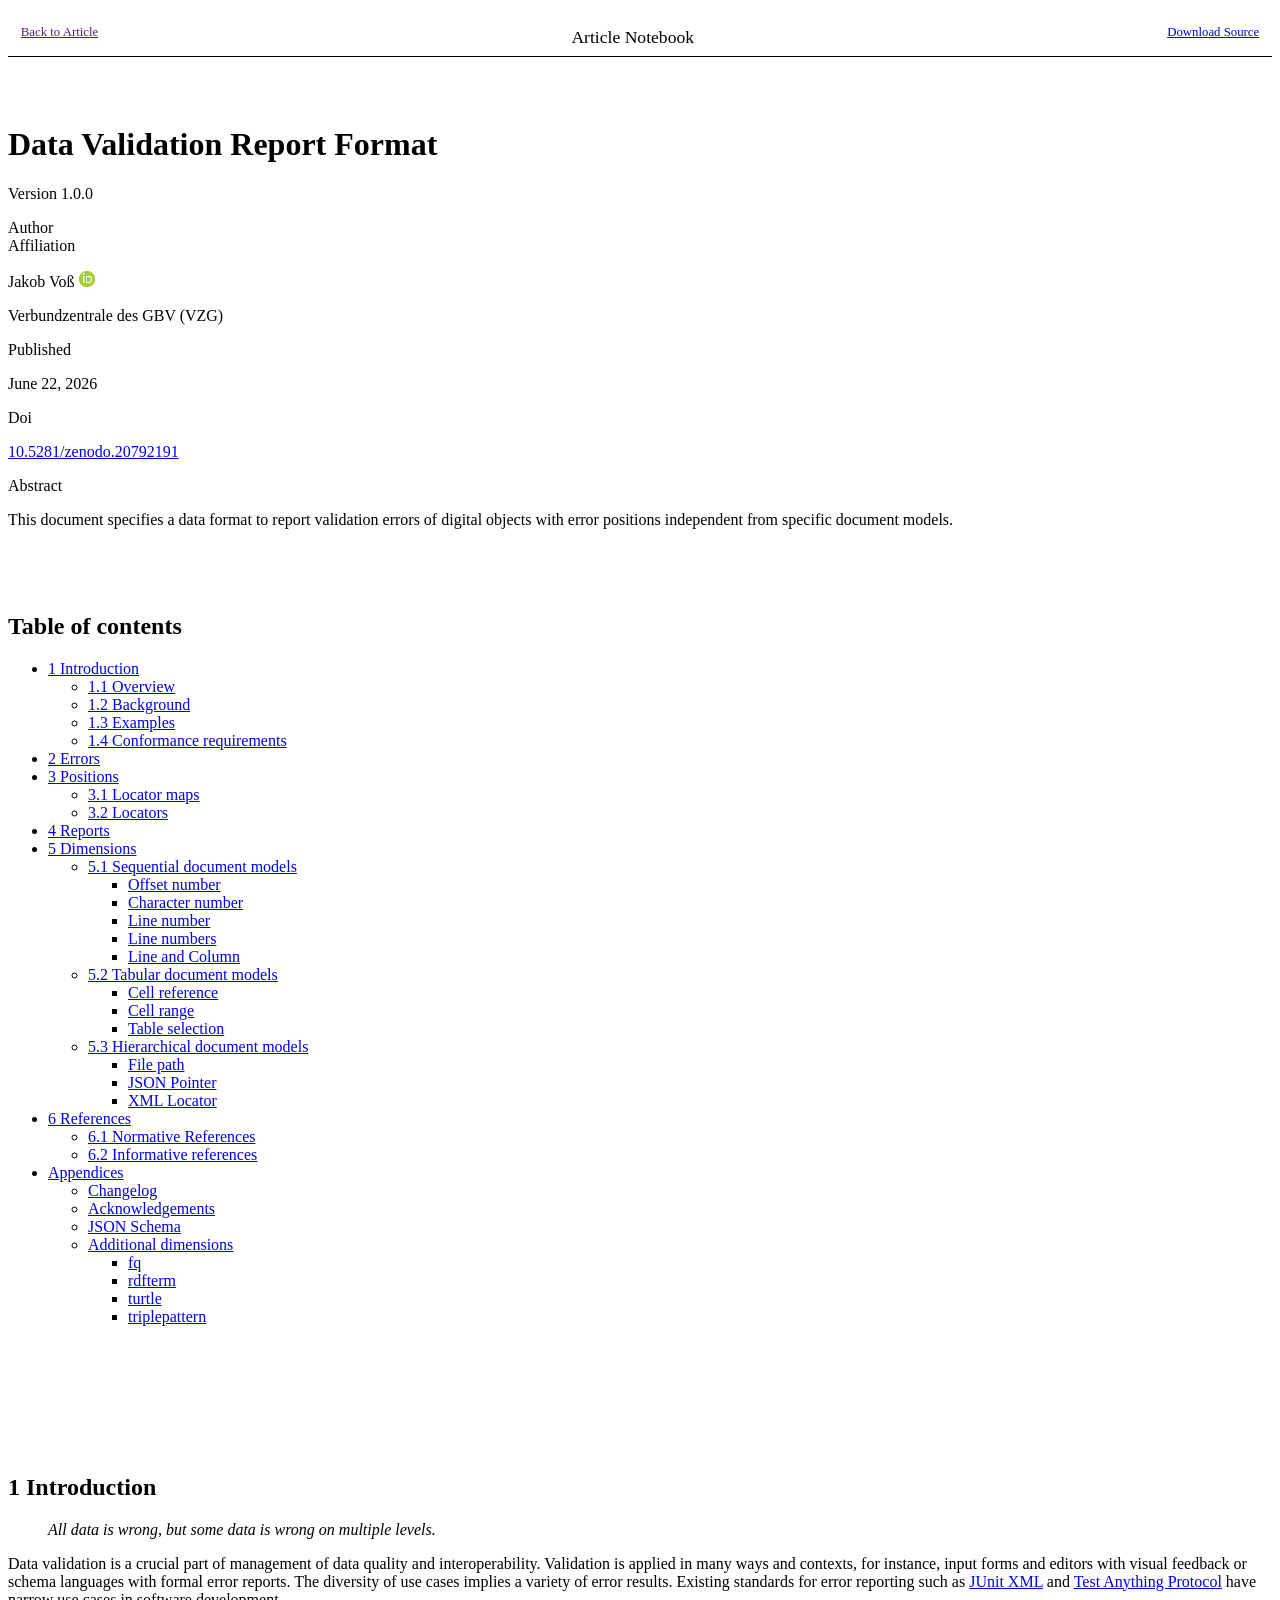
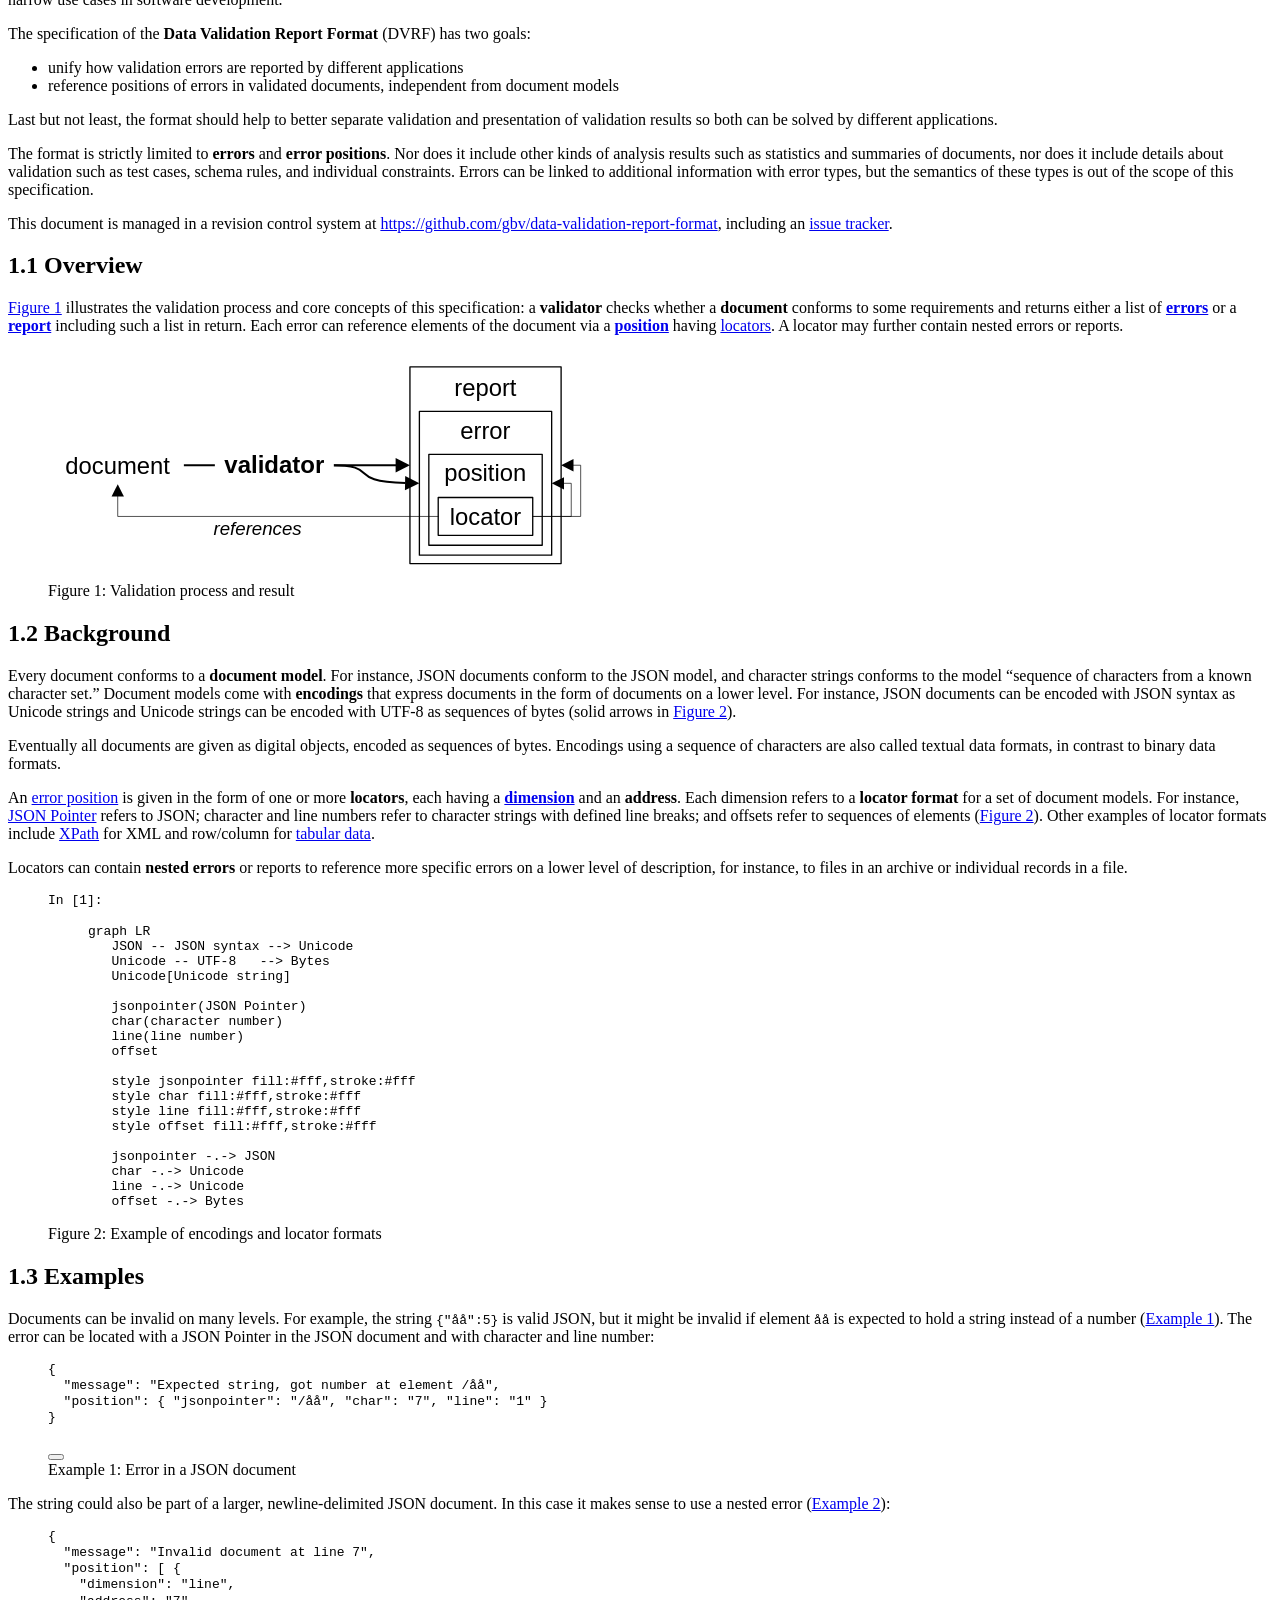
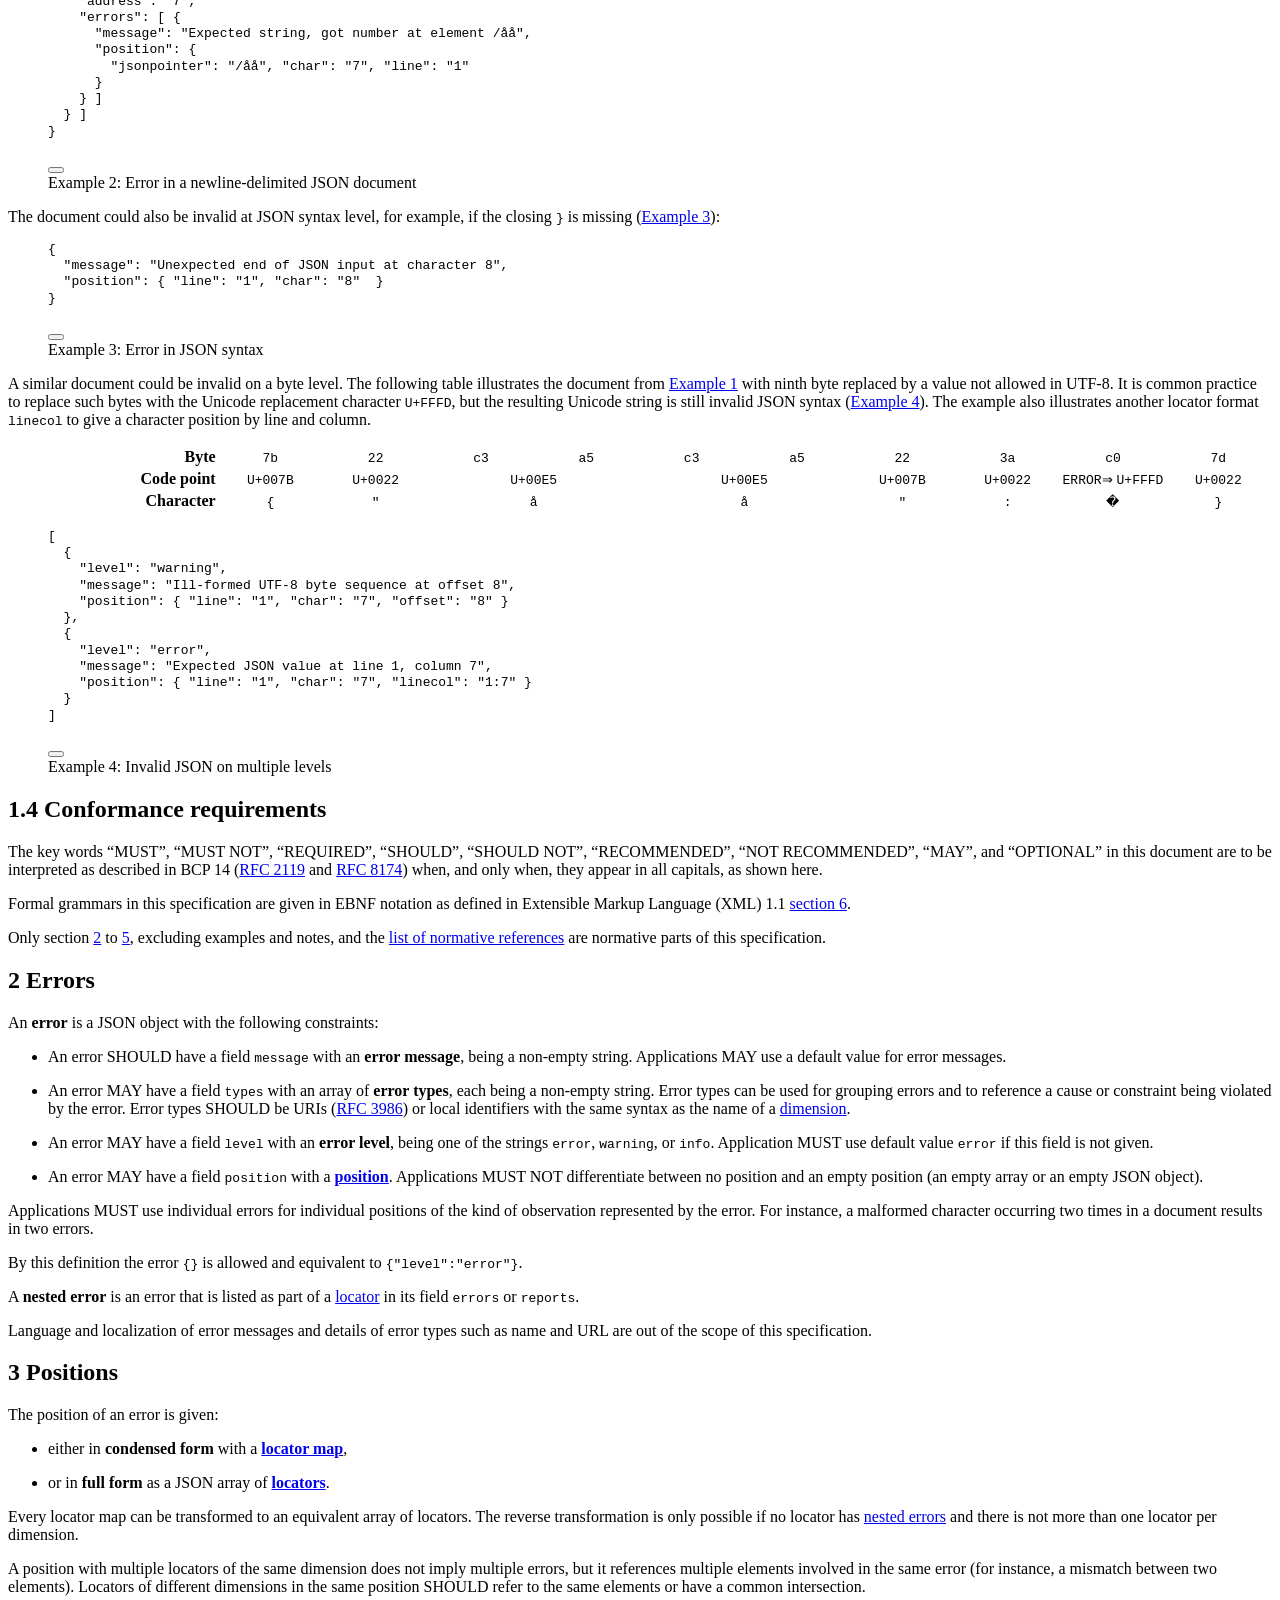
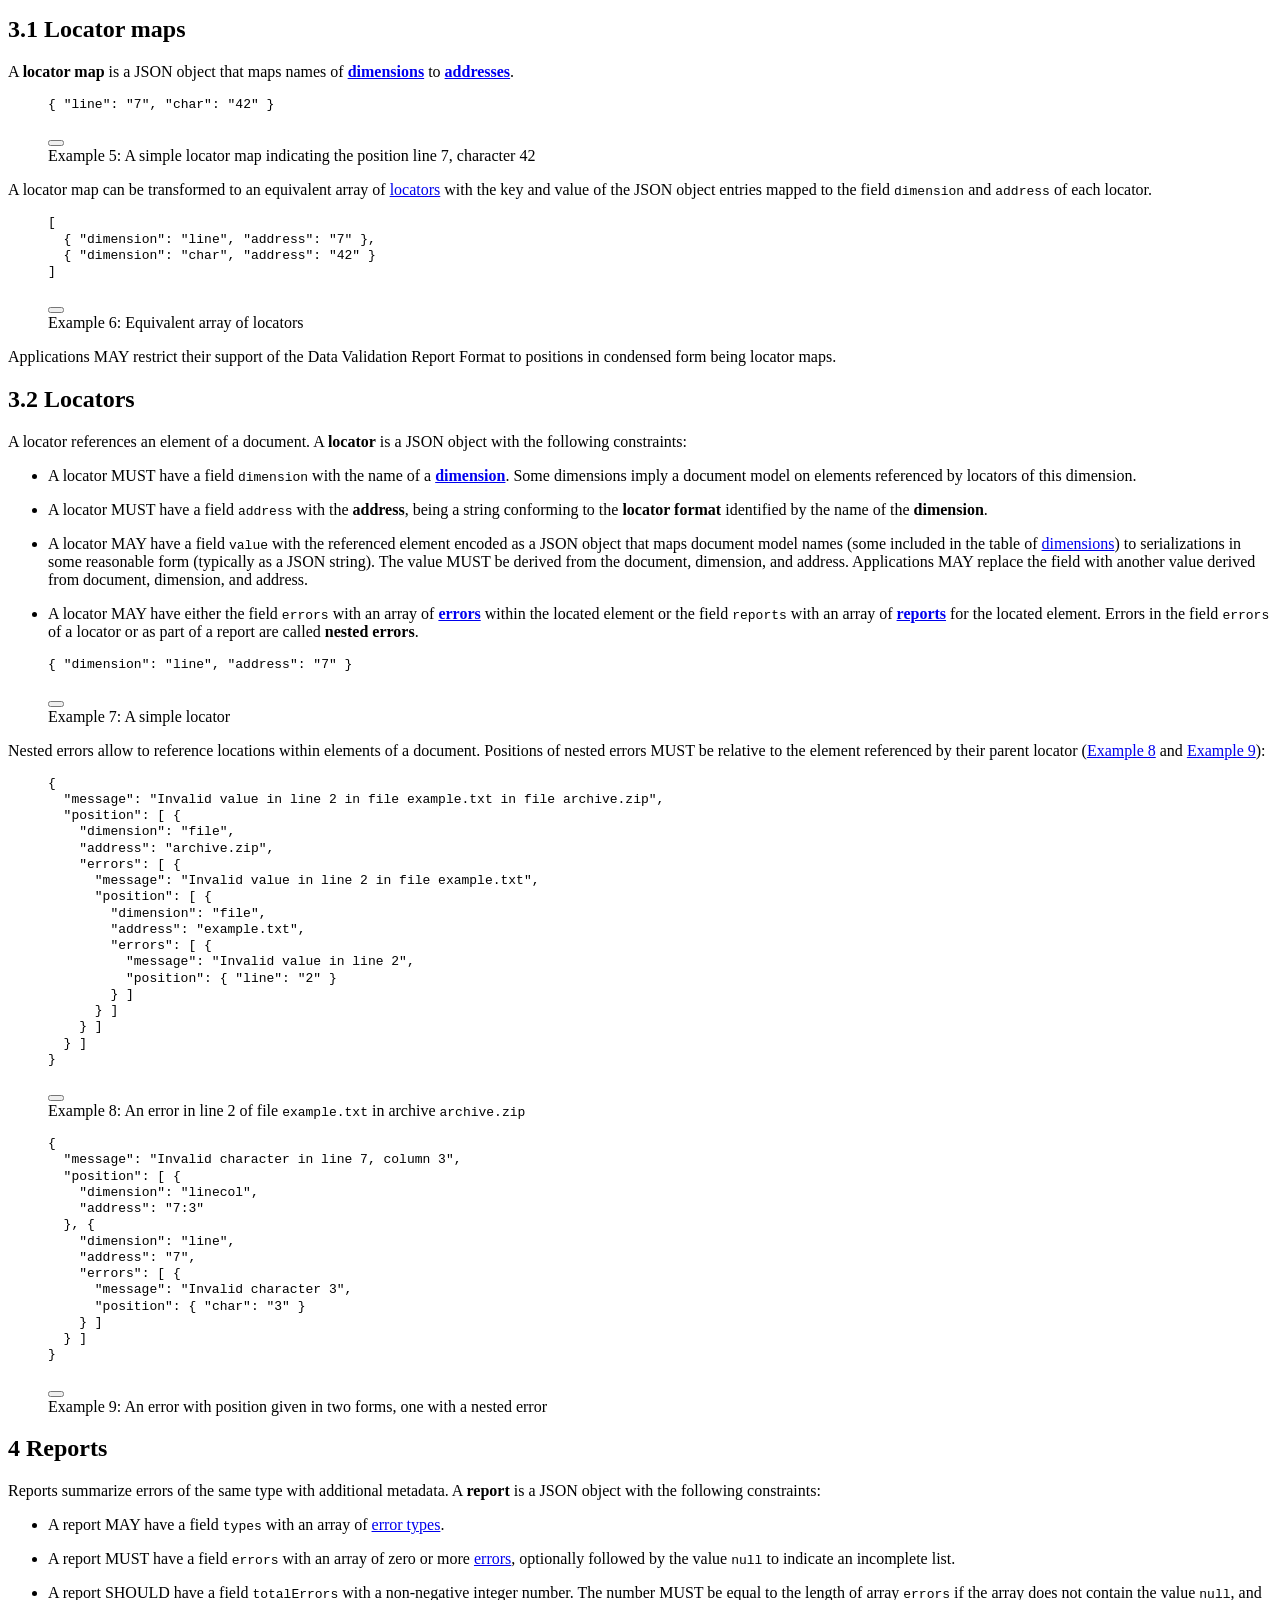
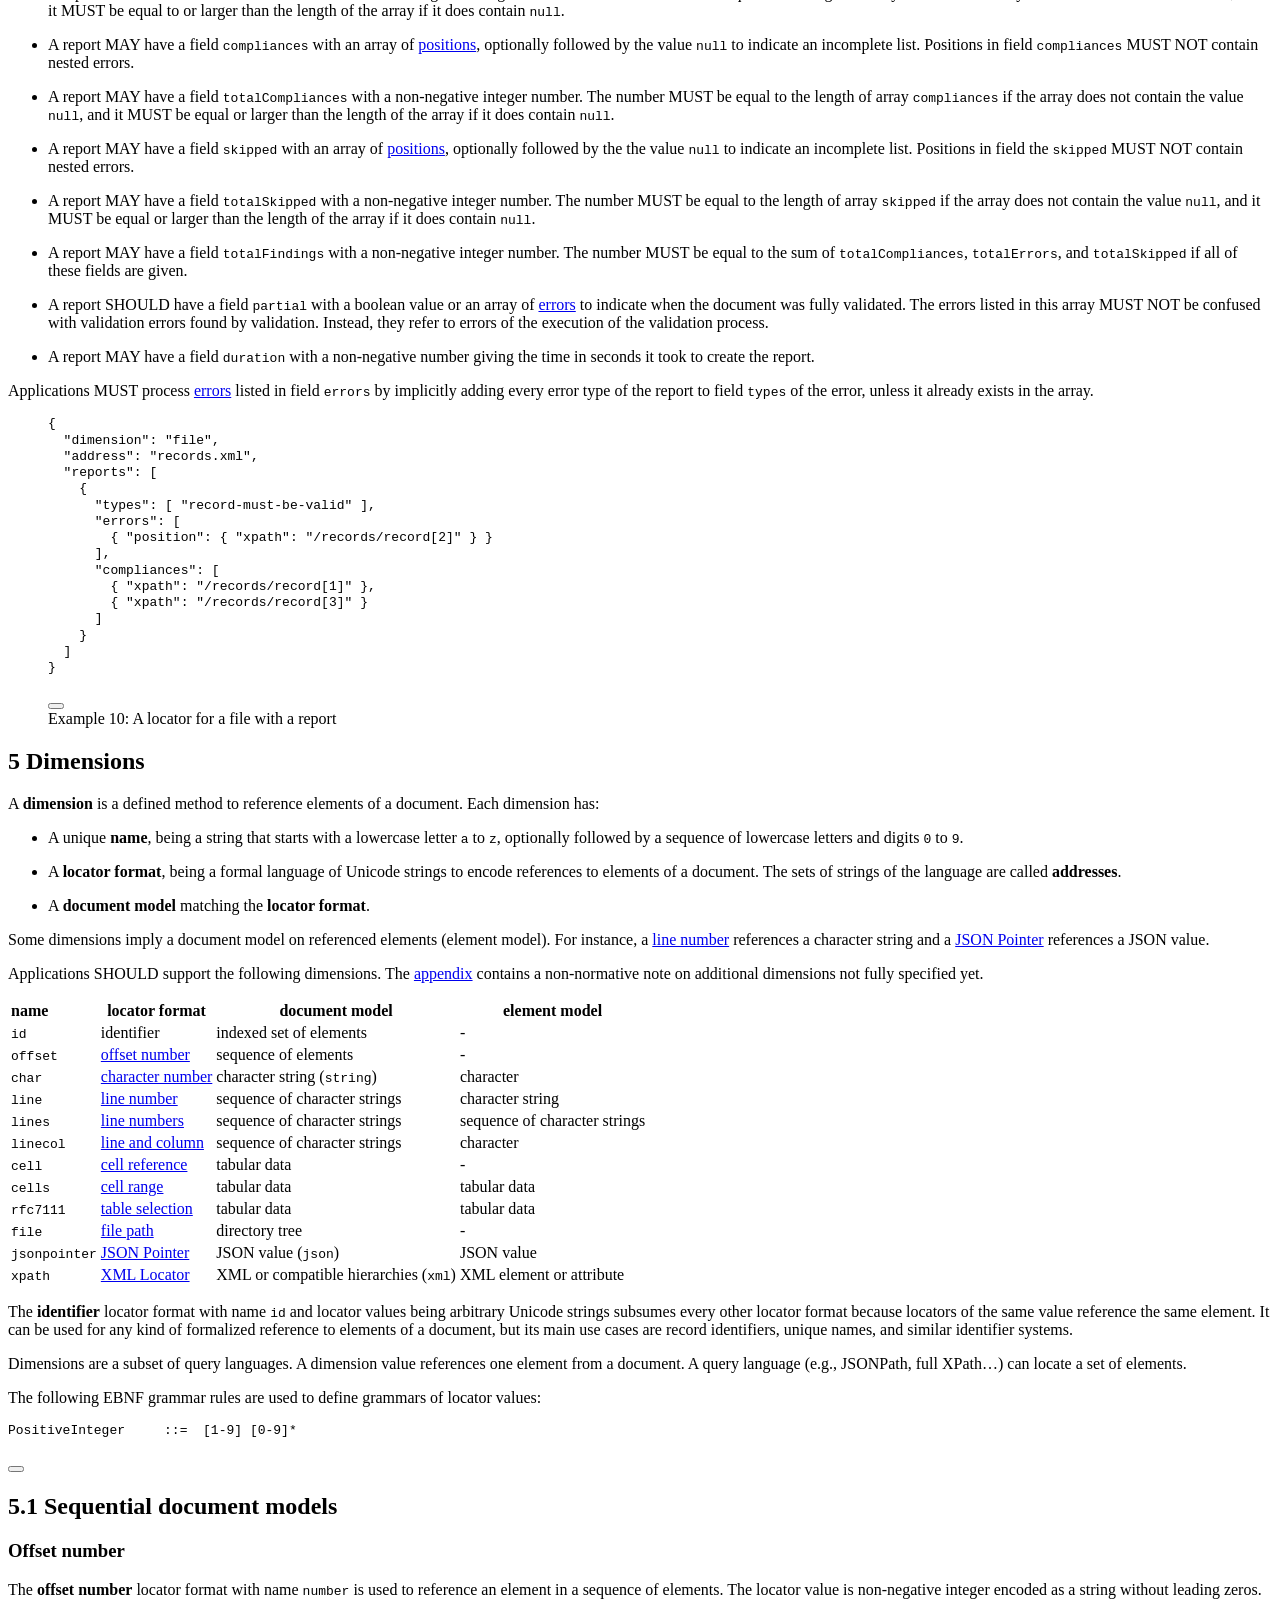
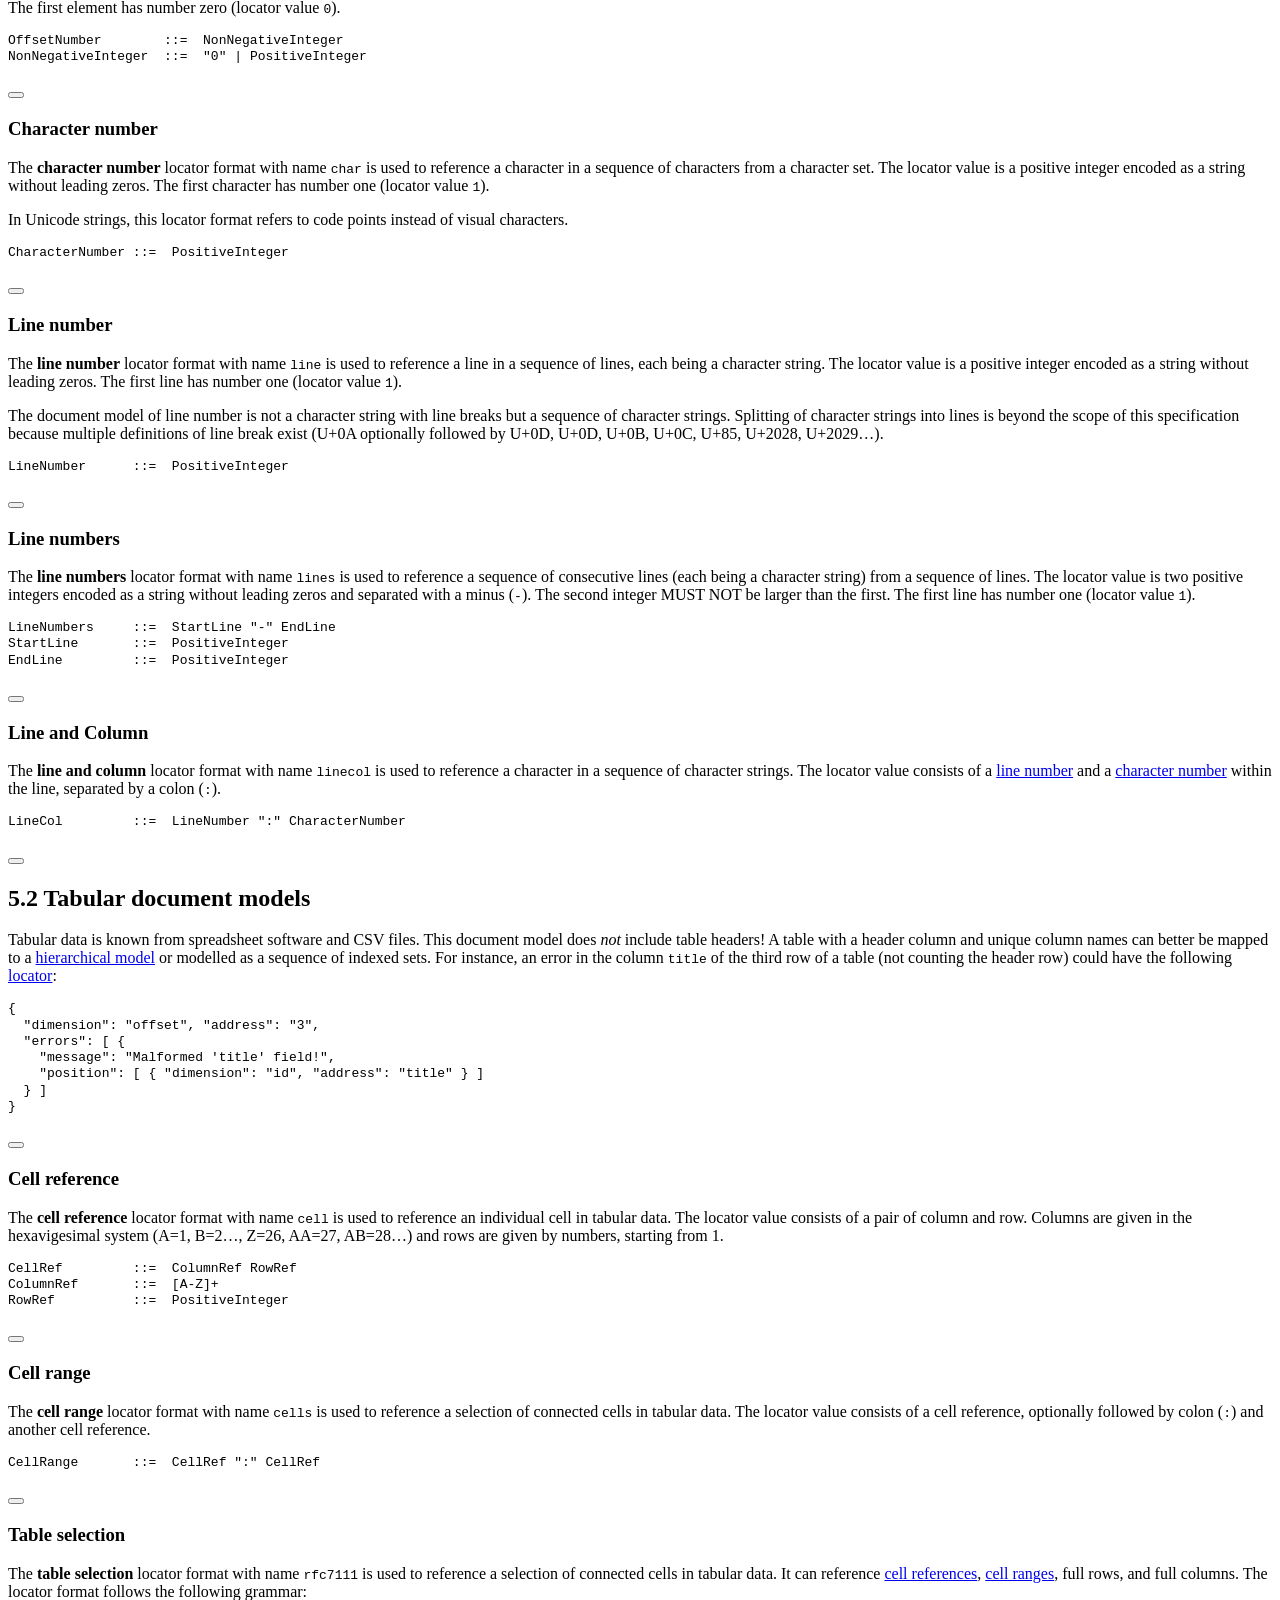
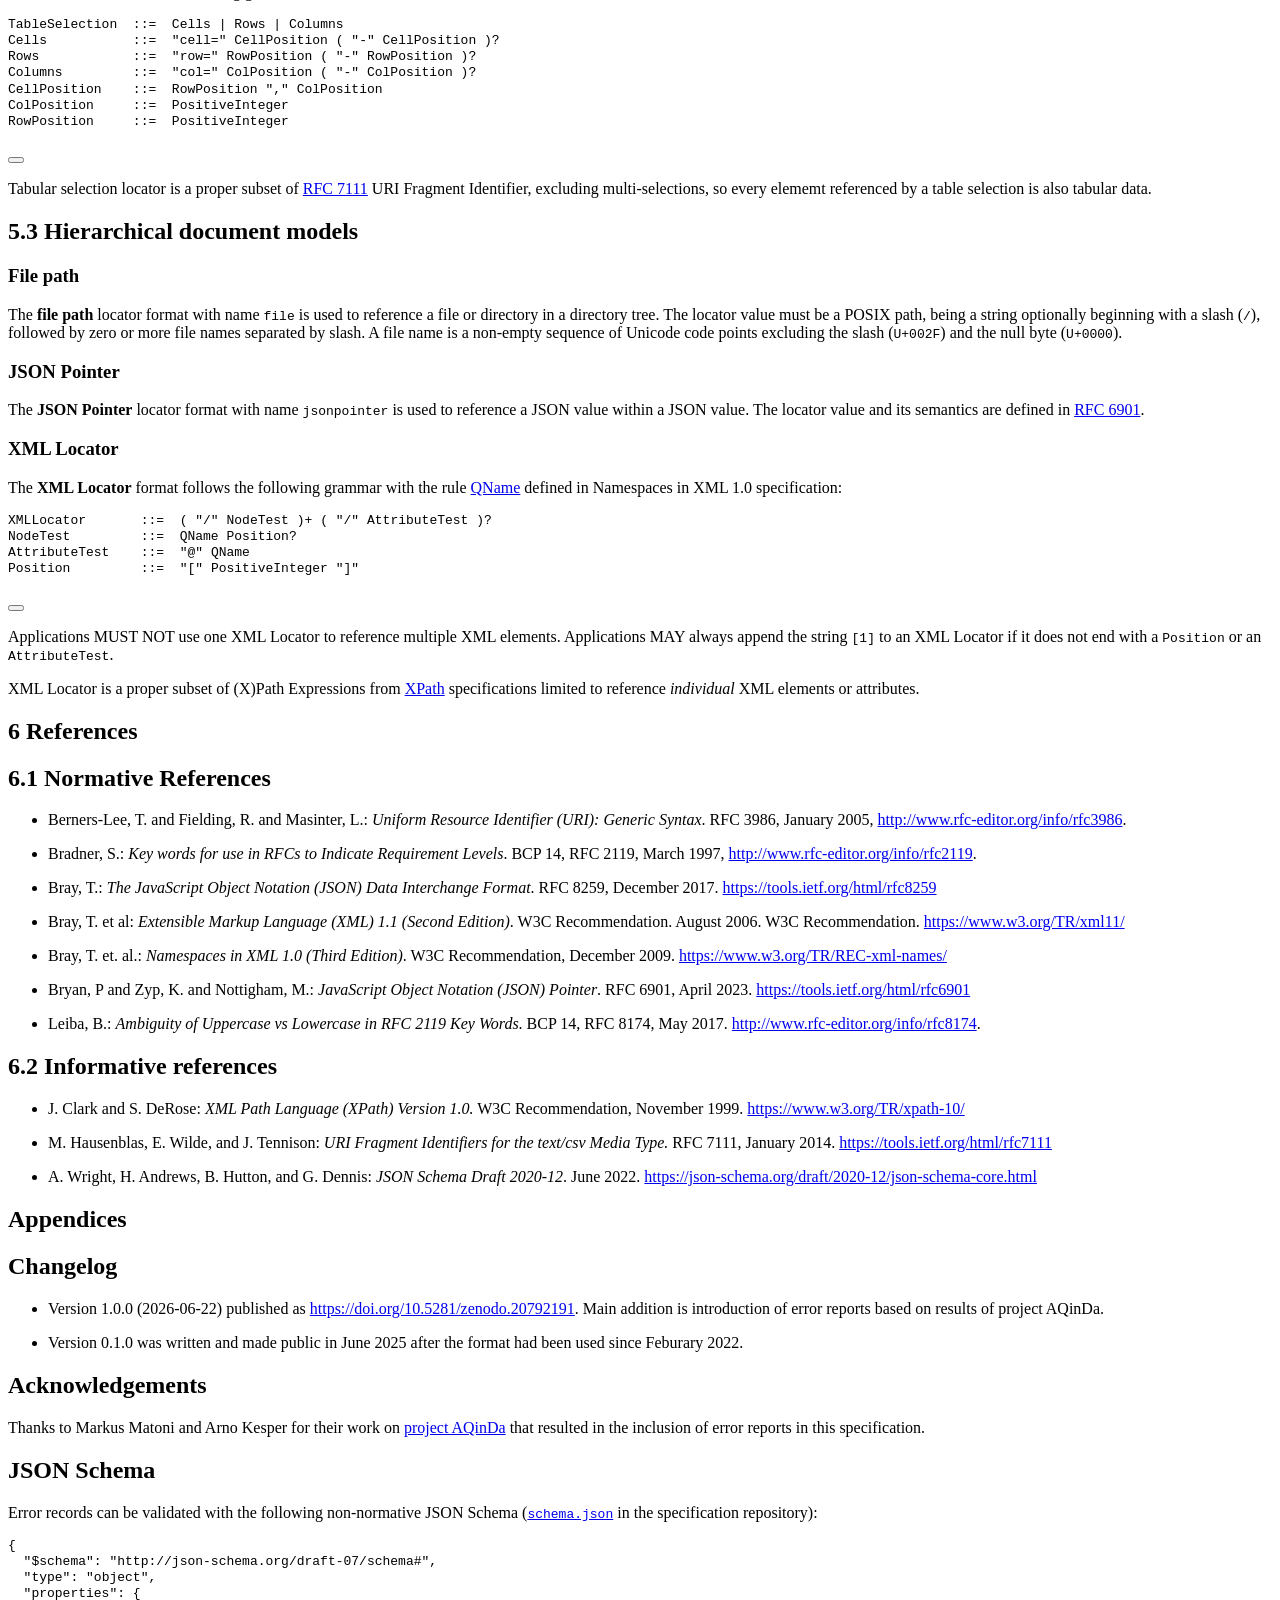
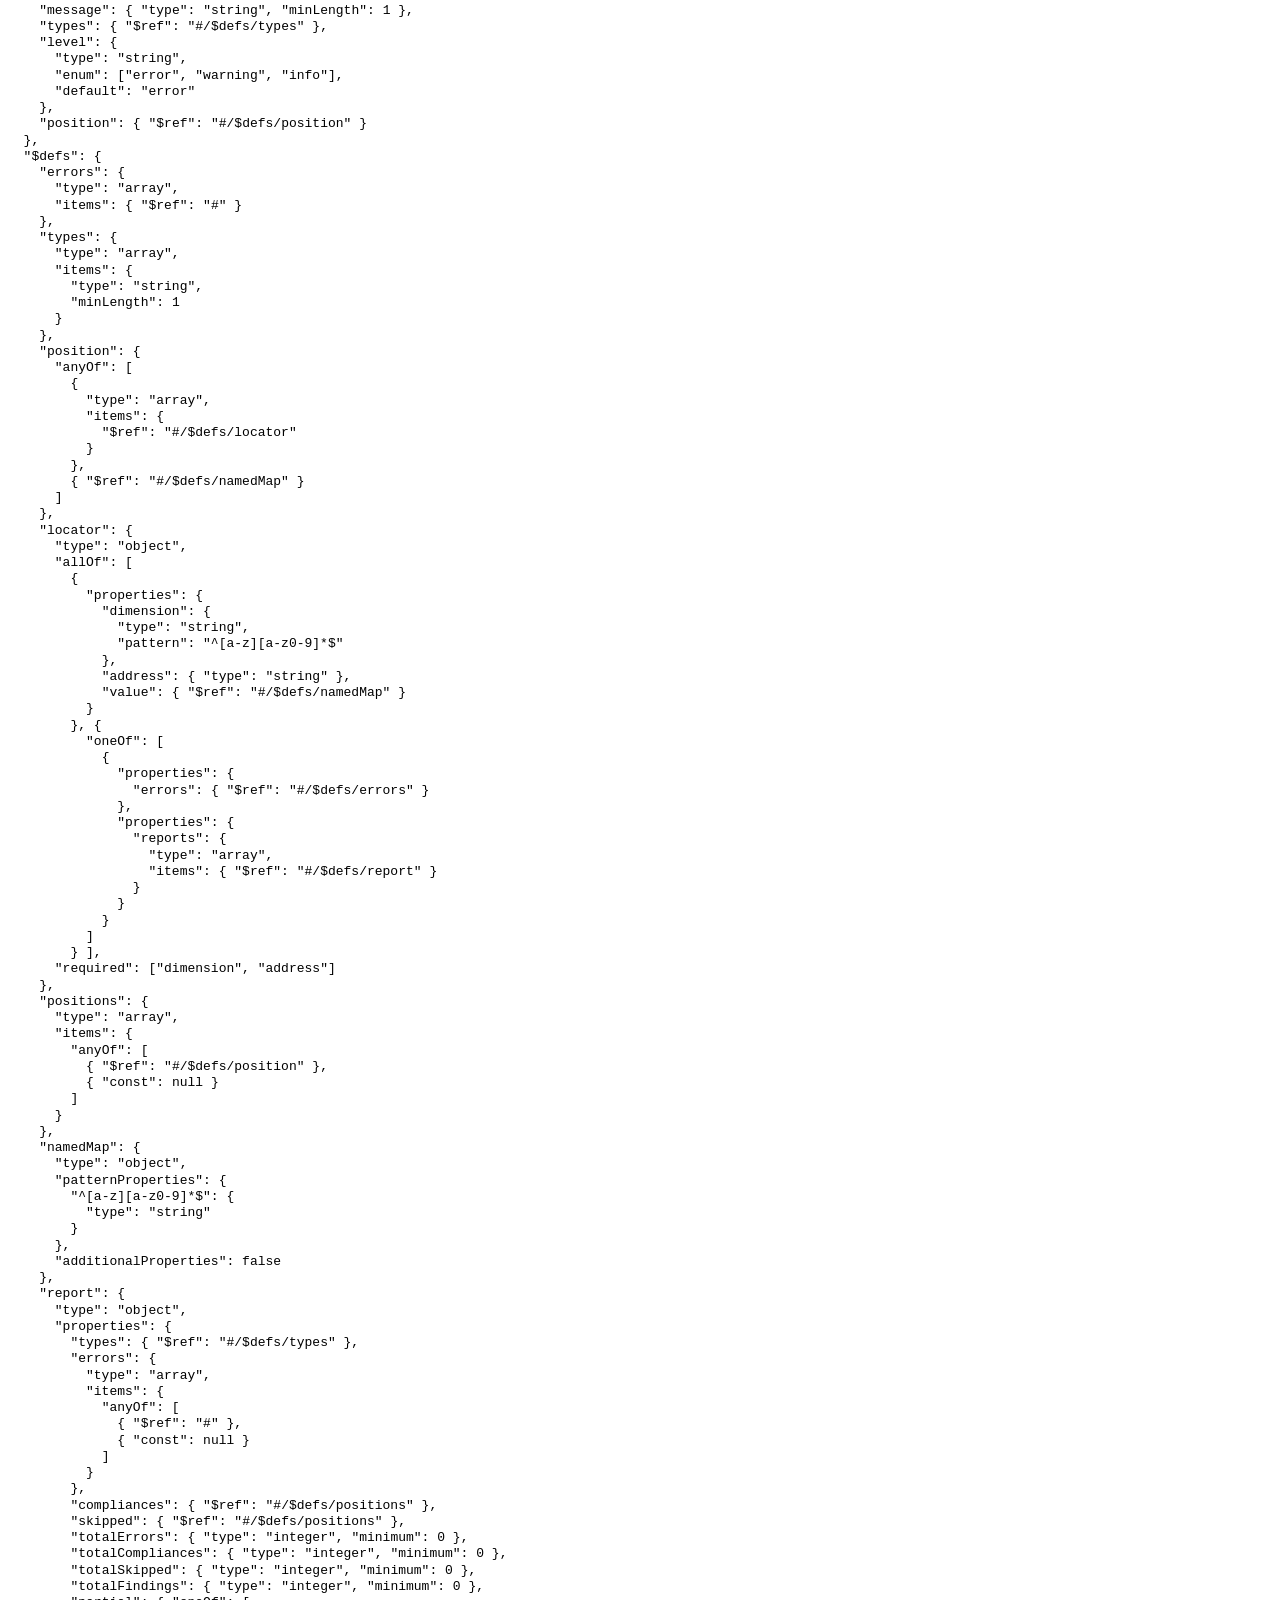
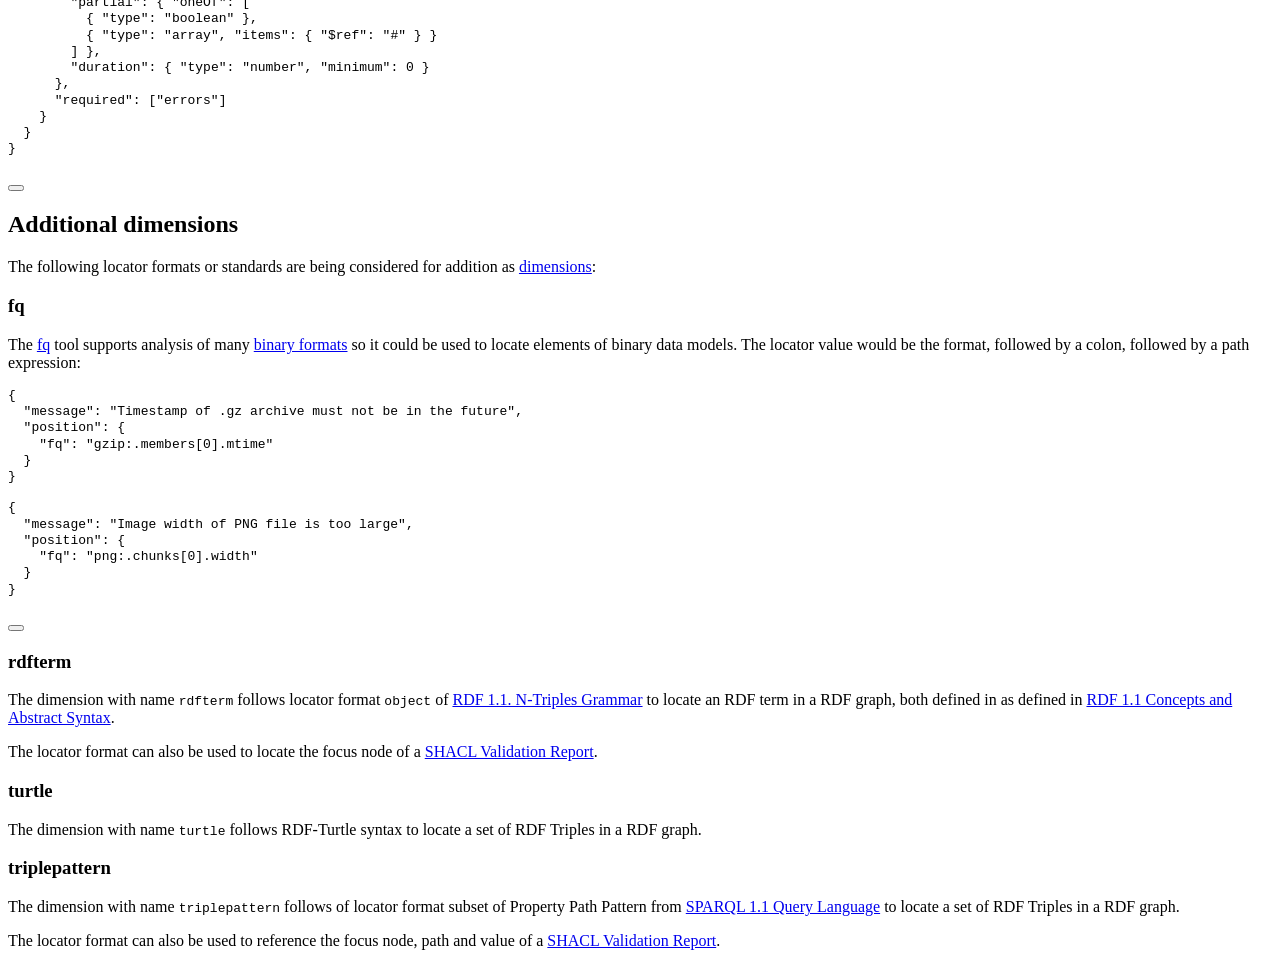
==== commit e647f3ba: "Built site for gh-pages" ====
--- a/index-preview.html
+++ b/index-preview.html
@@ -297,9 +297,9 @@
   <li><a href="#normative-references" id="toc-normative-references" class="nav-link" data-scroll-target="#normative-references"><span class="header-section-number">6.1</span> Normative References</a></li>
   <li><a href="#informative-references" id="toc-informative-references" class="nav-link" data-scroll-target="#informative-references"><span class="header-section-number">6.2</span> Informative references</a></li>
   </ul></li>
-  <li><a href="#changelog" id="toc-changelog" class="nav-link" data-scroll-target="#changelog">Changelog</a></li>
   <li><a href="#appendices" id="toc-appendices" class="nav-link" data-scroll-target="#appendices">Appendices</a>
   <ul class="collapse">
+  <li><a href="#changelog" id="toc-changelog" class="nav-link" data-scroll-target="#changelog">Changelog</a></li>
   <li><a href="#acknowledgements" id="toc-acknowledgements" class="nav-link" data-scroll-target="#acknowledgements">Acknowledgements</a></li>
   <li><a href="#json-schema" id="toc-json-schema" class="nav-link" data-scroll-target="#json-schema">JSON Schema</a></li>
   <li><a href="#sec-additional-dimensions" id="toc-sec-additional-dimensions" class="nav-link" data-scroll-target="#sec-additional-dimensions">Additional dimensions</a>
@@ -987,15 +987,15 @@
 </ul>
 </section>
 </section>
-<section id="changelog" class="level1 unnumbered">
-<h1 class="unnumbered">Changelog</h1>
+<section id="appendices" class="level1 unnumbered">
+<h1 class="unnumbered">Appendices</h1>
+<section id="changelog" class="level2 unnumbered">
+<h2 class="unnumbered anchored" data-anchor-id="changelog">Changelog</h2>
 <ul>
 <li><p>Version 1.0.0 (2026-06-22) published as <a href="https://doi.org/10.5281/zenodo.20792191" class="uri">https://doi.org/10.5281/zenodo.20792191</a>. Main addition is introduction of error reports based on results of project AQinDa.</p></li>
 <li><p>Version 0.1.0 was written and made public in June 2025 after the format had been used since Feburary 2022.</p></li>
 </ul>
 </section>
-<section id="appendices" class="level1 unnumbered">
-<h1 class="unnumbered">Appendices</h1>
 <section id="acknowledgements" class="level2 unnumbered">
 <h2 class="unnumbered anchored" data-anchor-id="acknowledgements">Acknowledgements</h2>
 <p>Thanks to Markus Matoni and Arno Kesper for their work on <a href="https://gepris.dfg.de/gepris/projekt/521659096">project AQinDa</a> that resulted in the inclusion of error reports in this specification.</p>
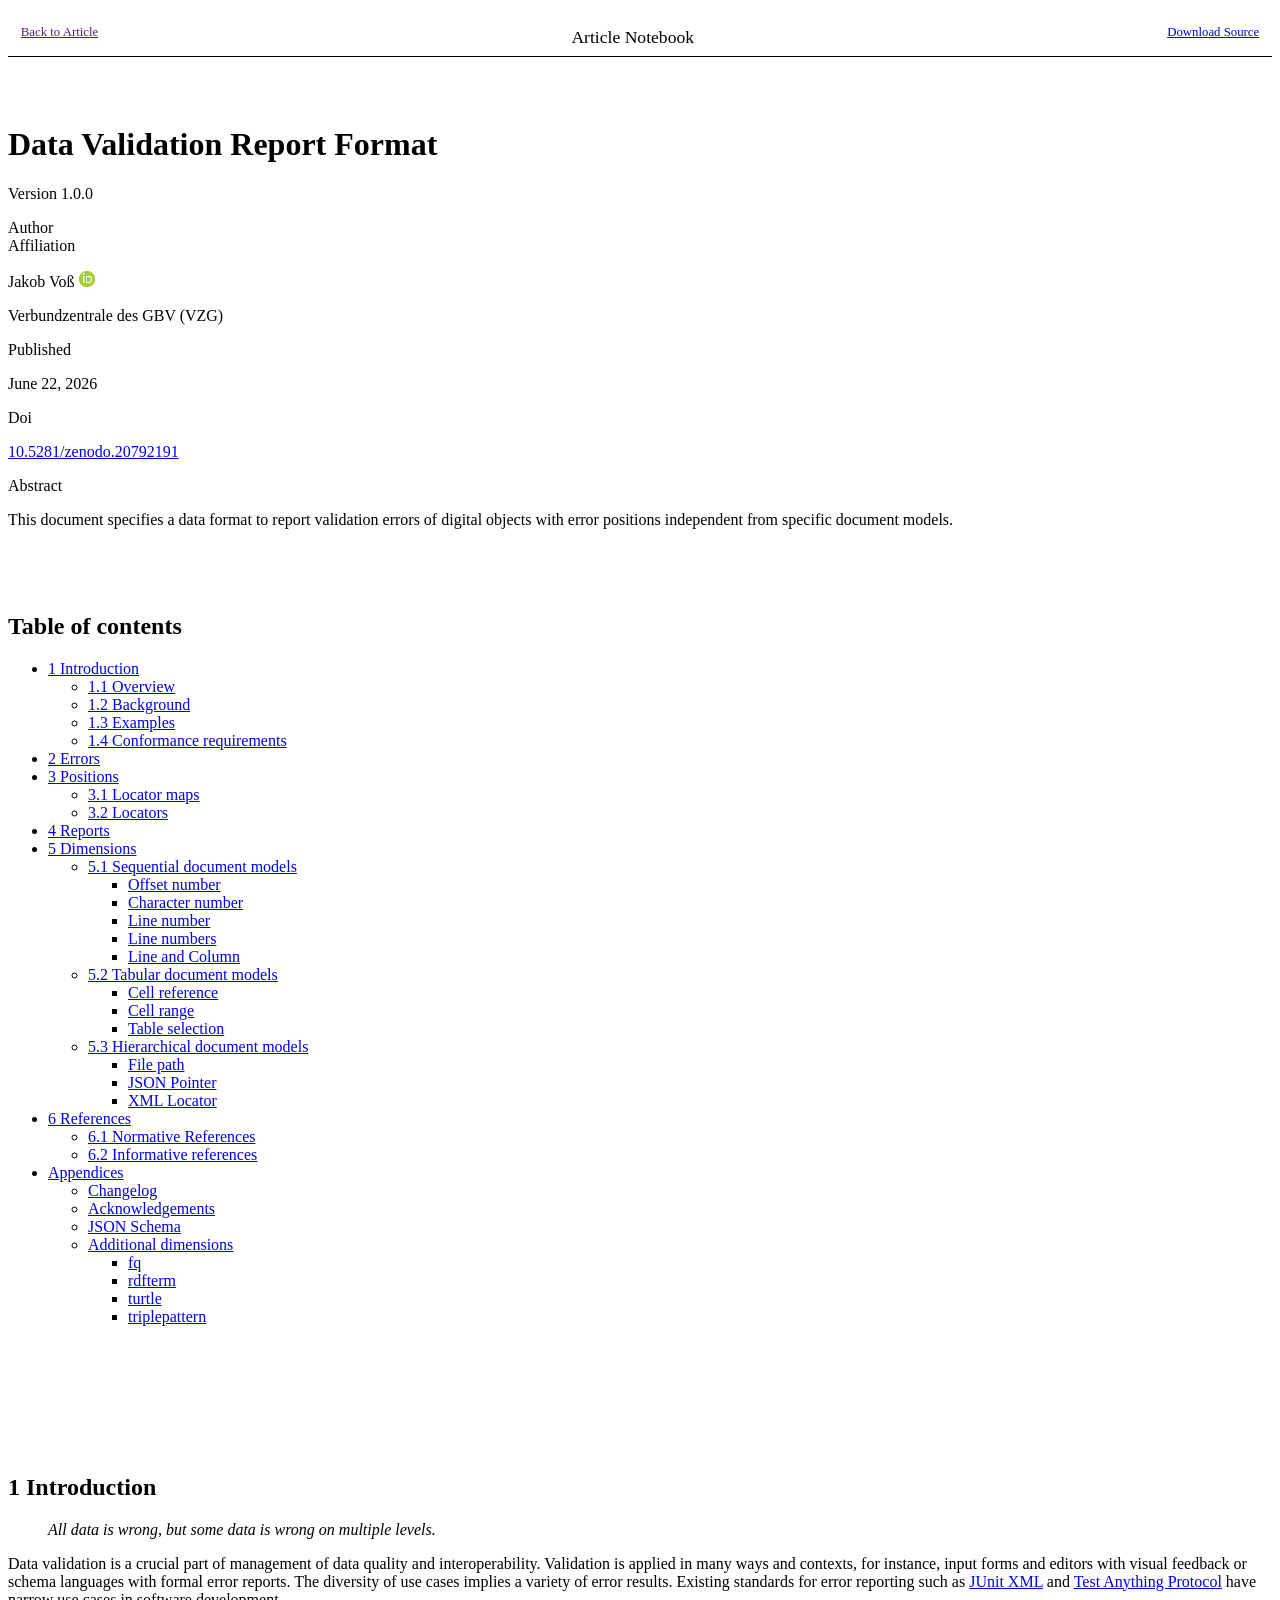
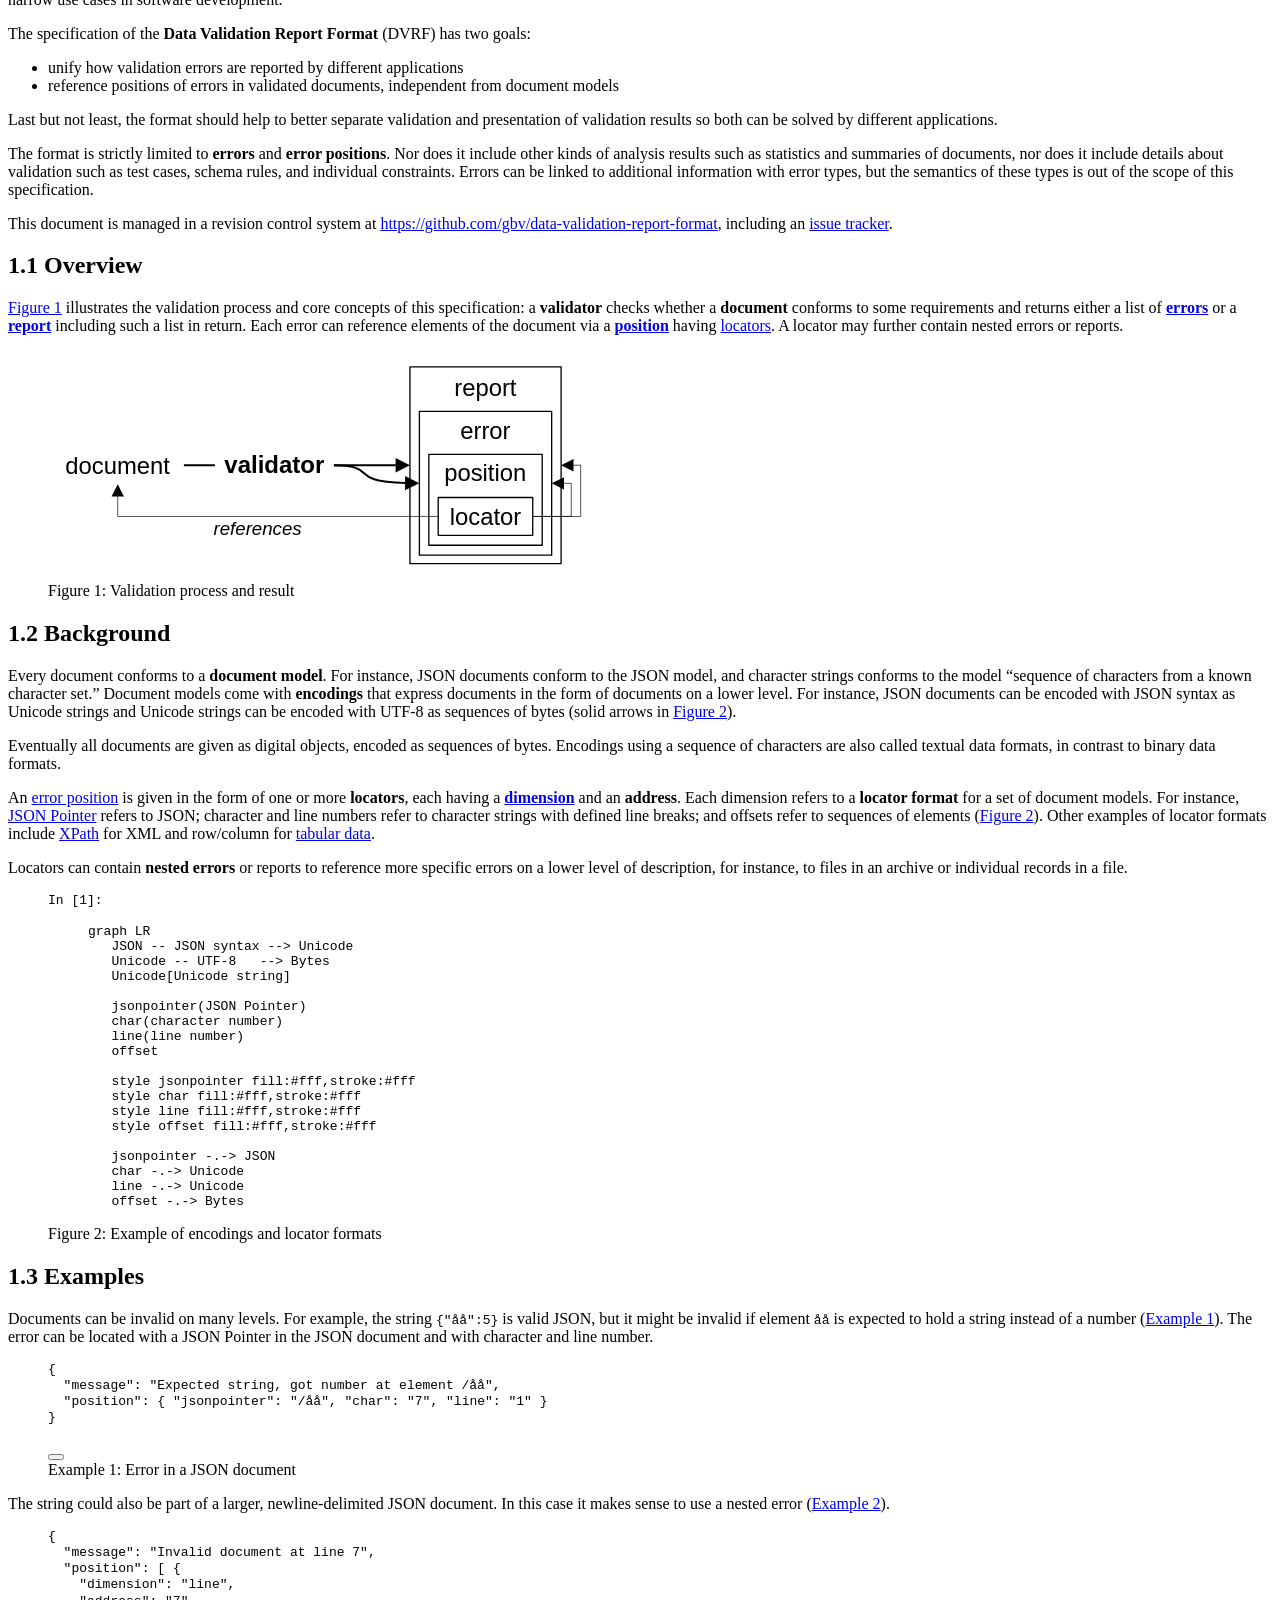
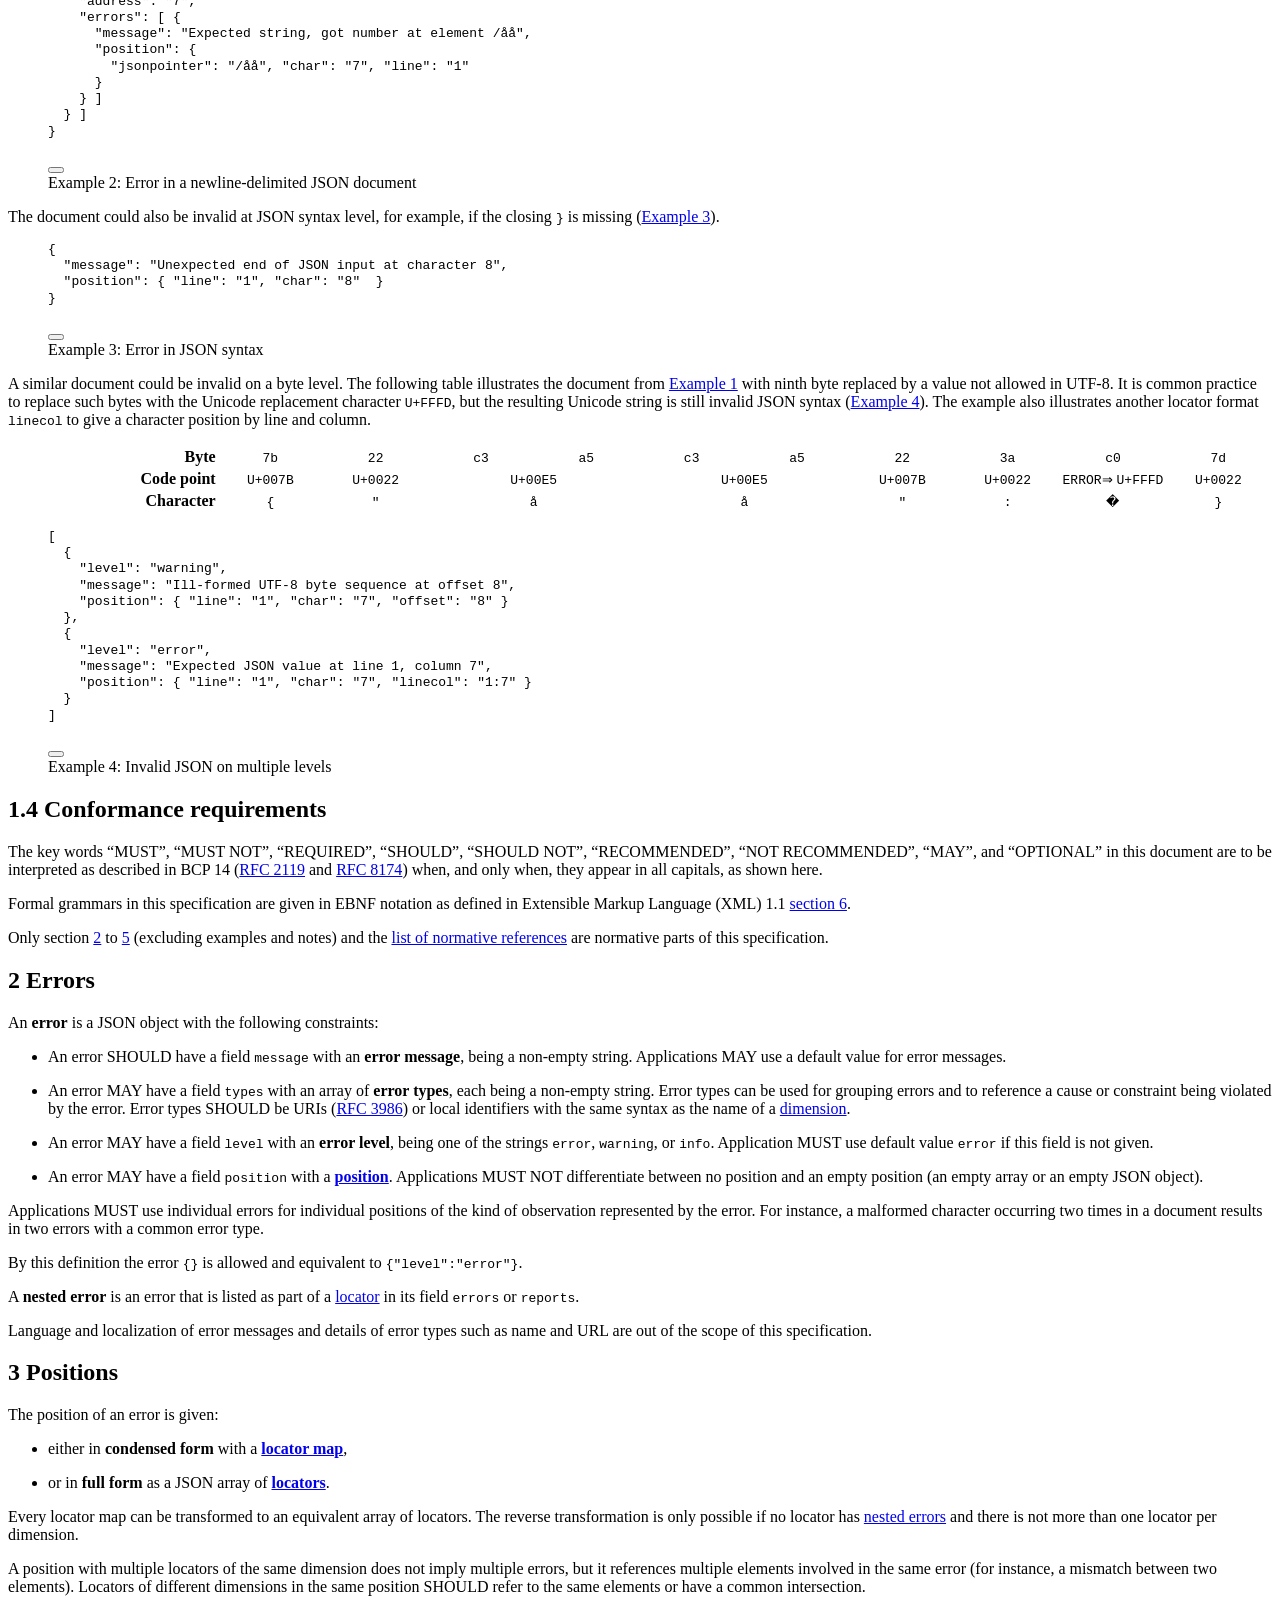
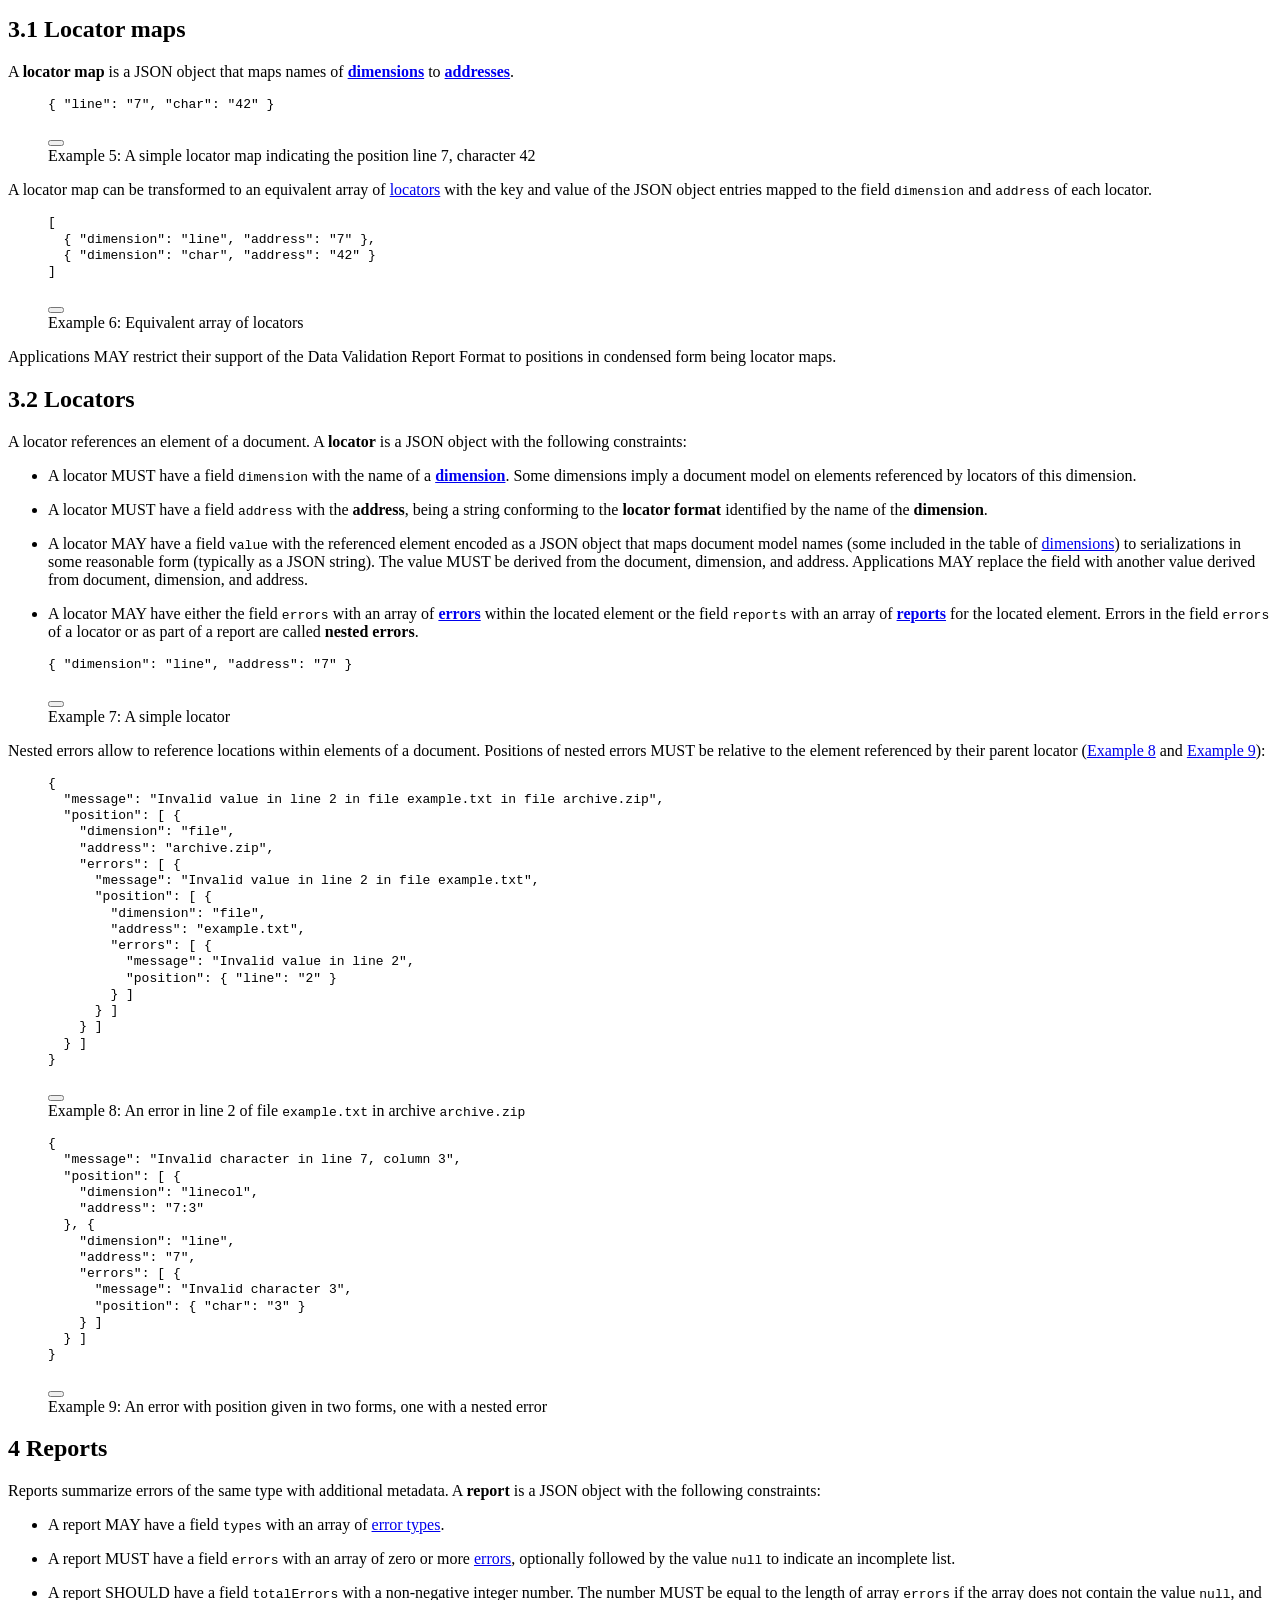
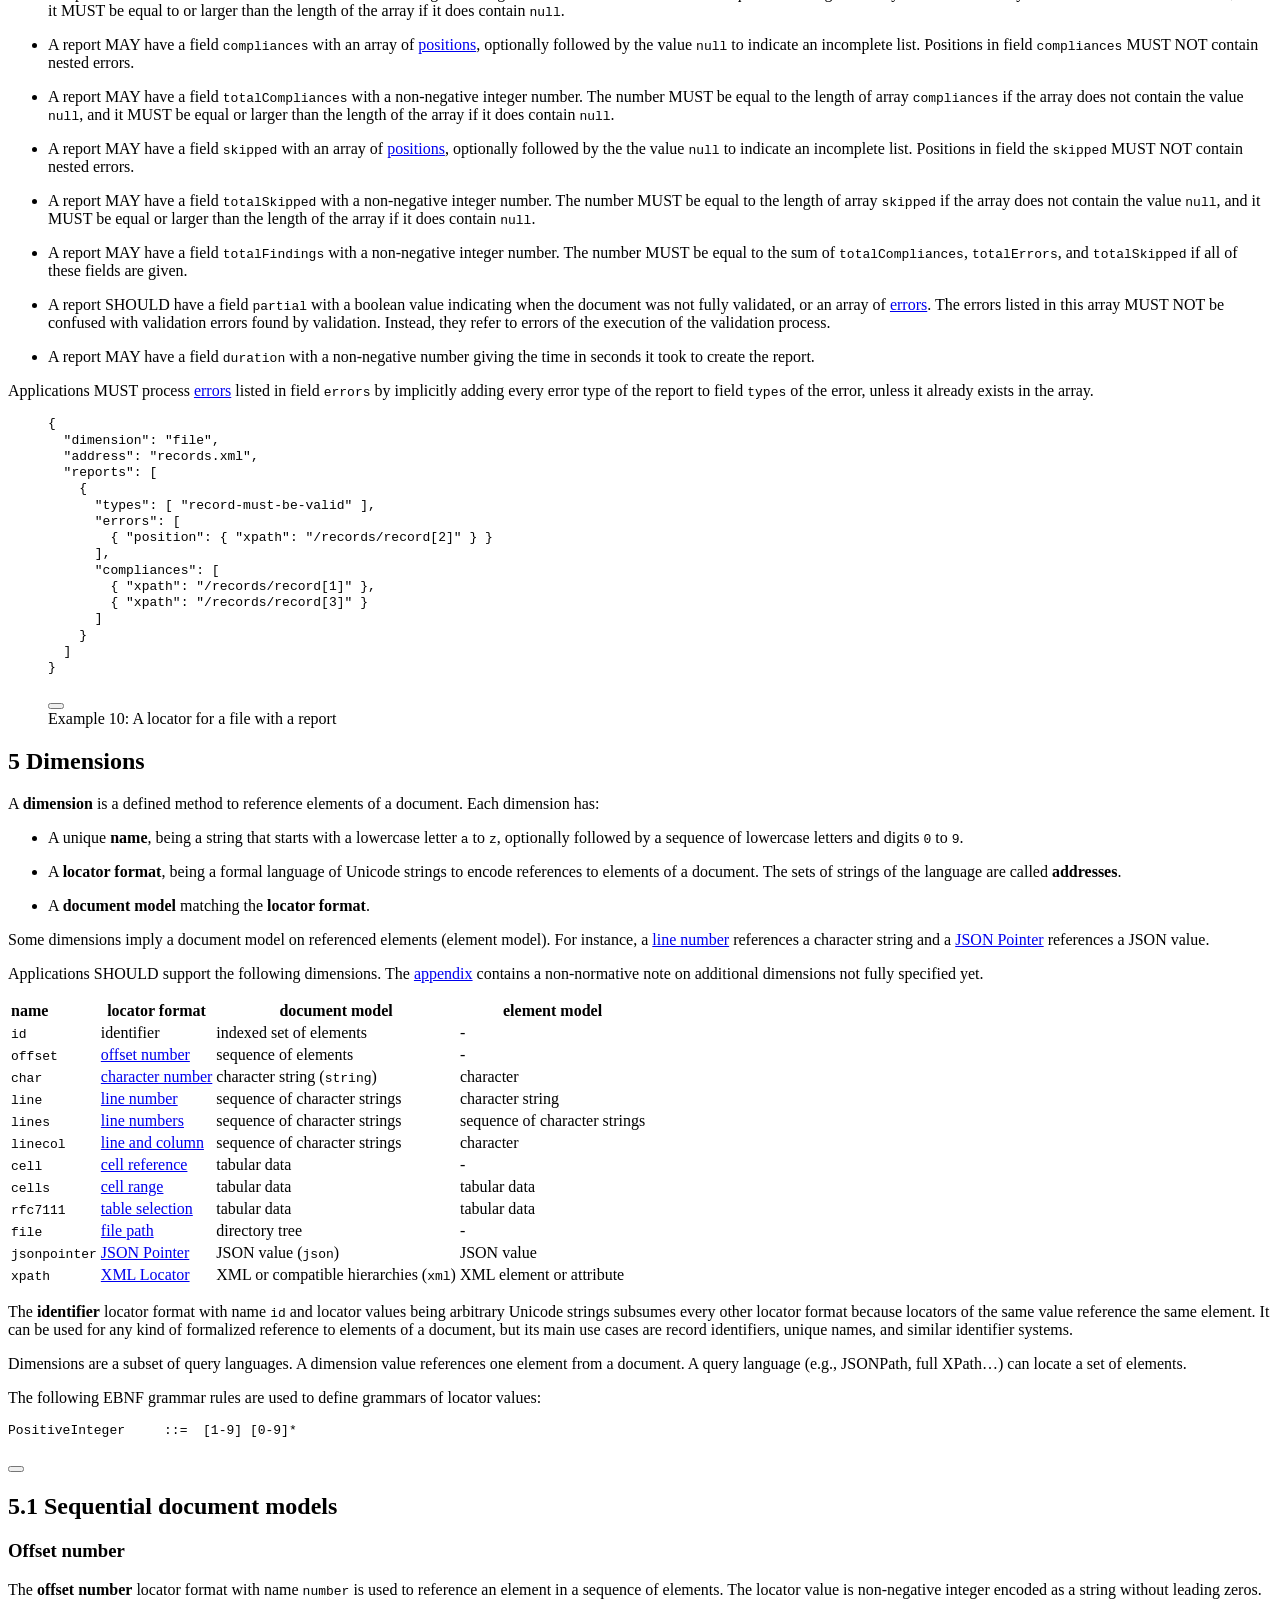
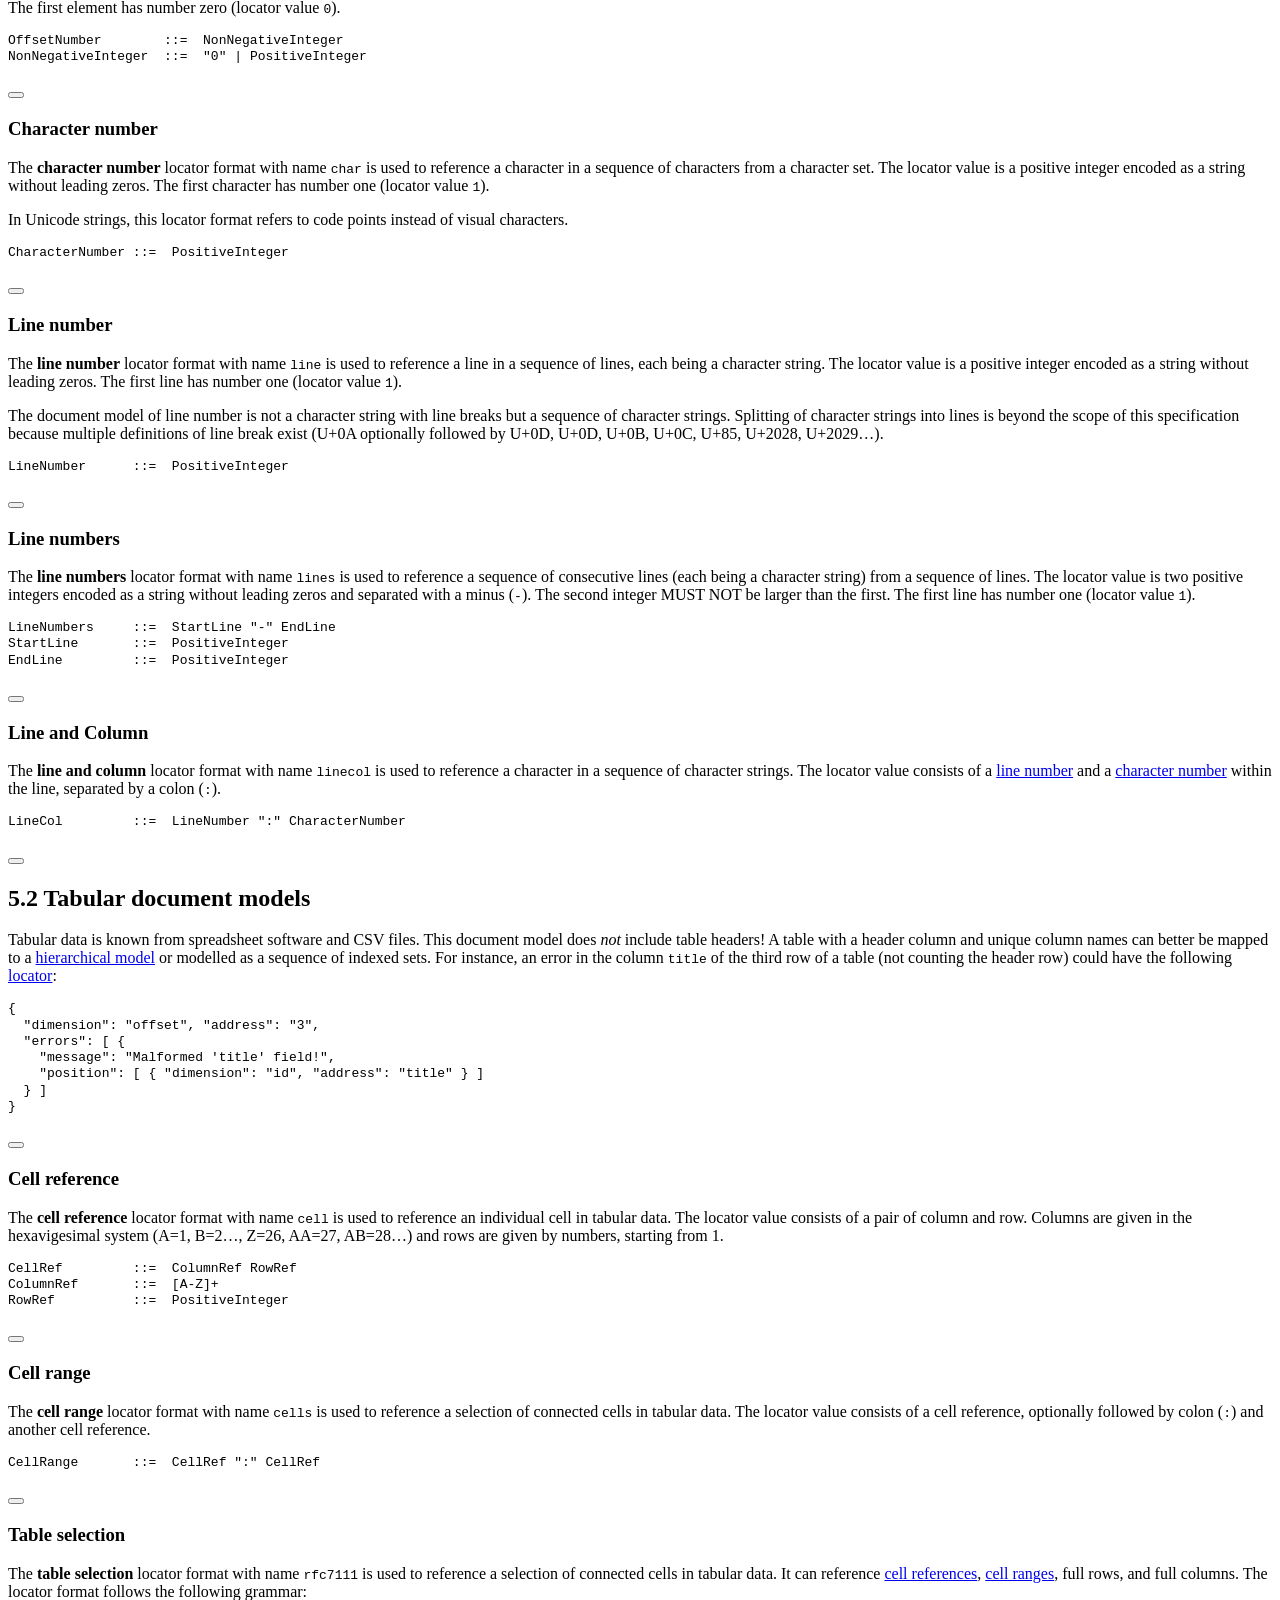
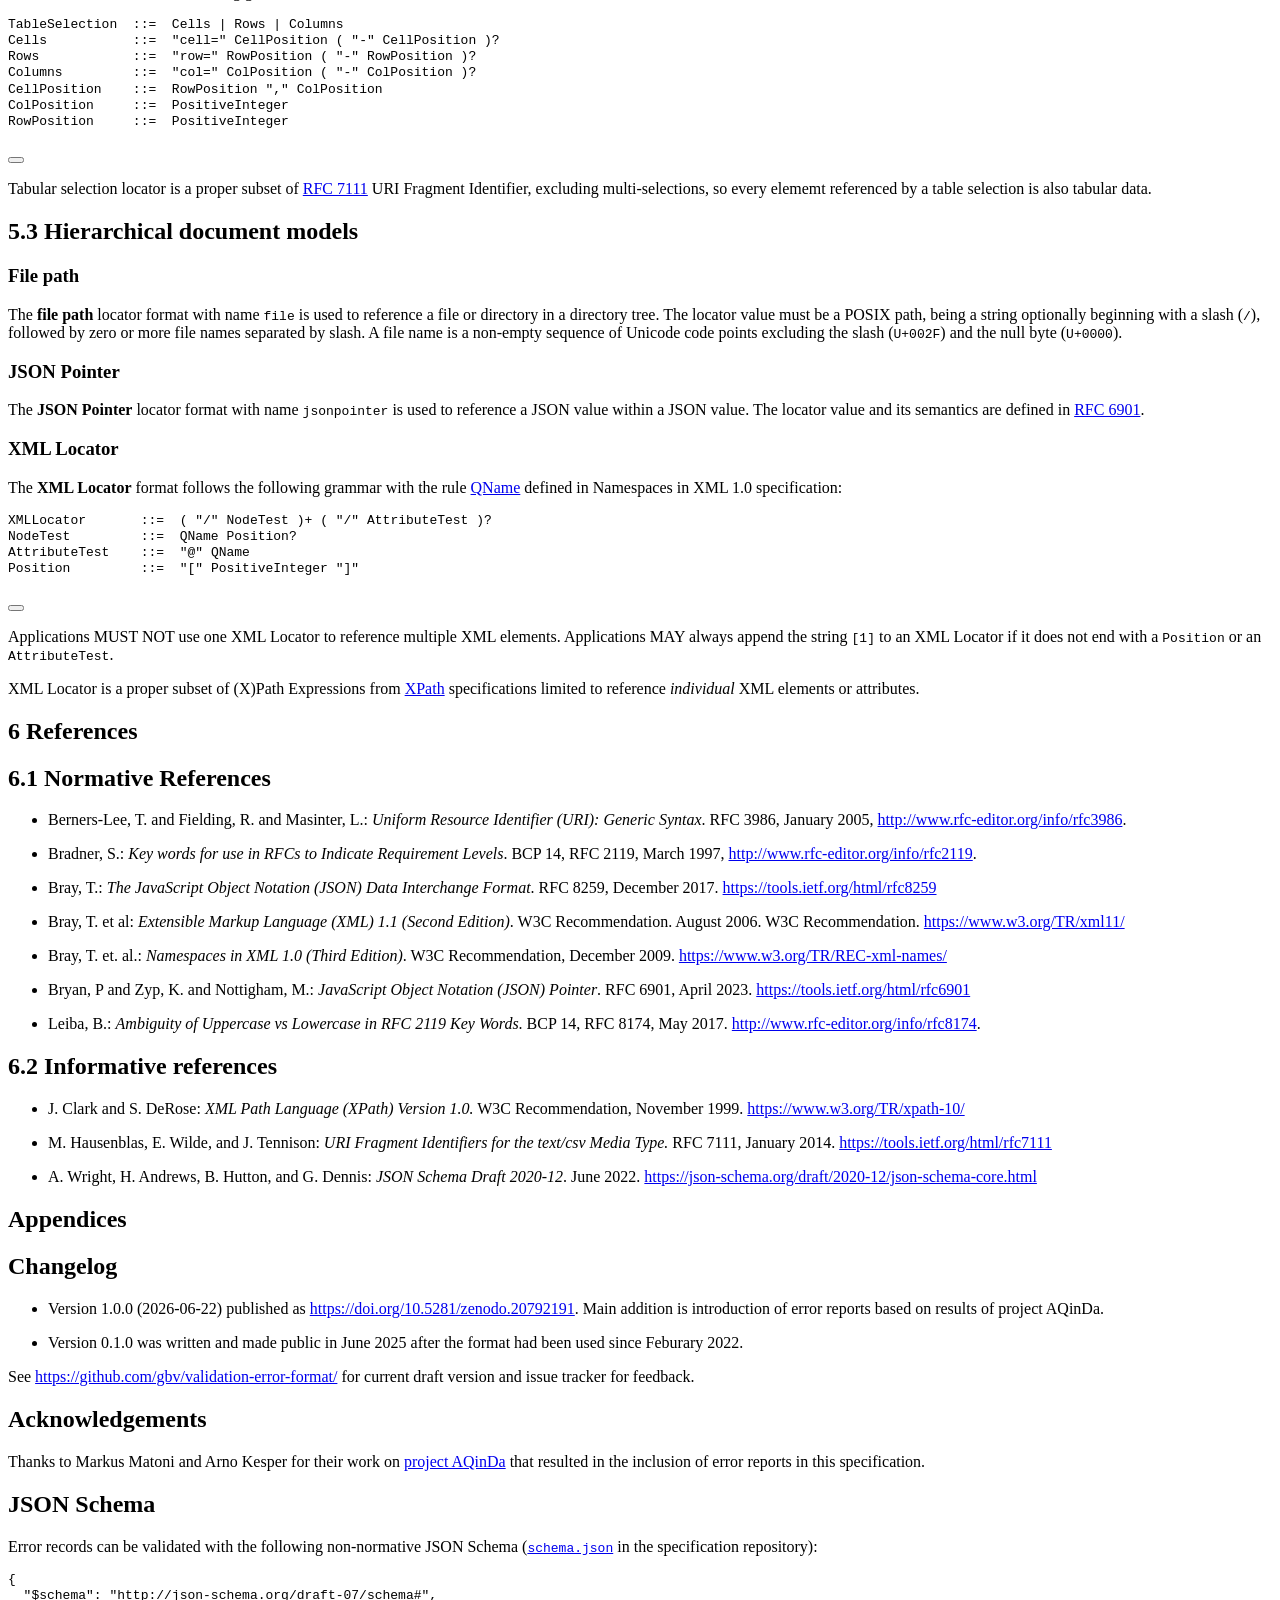
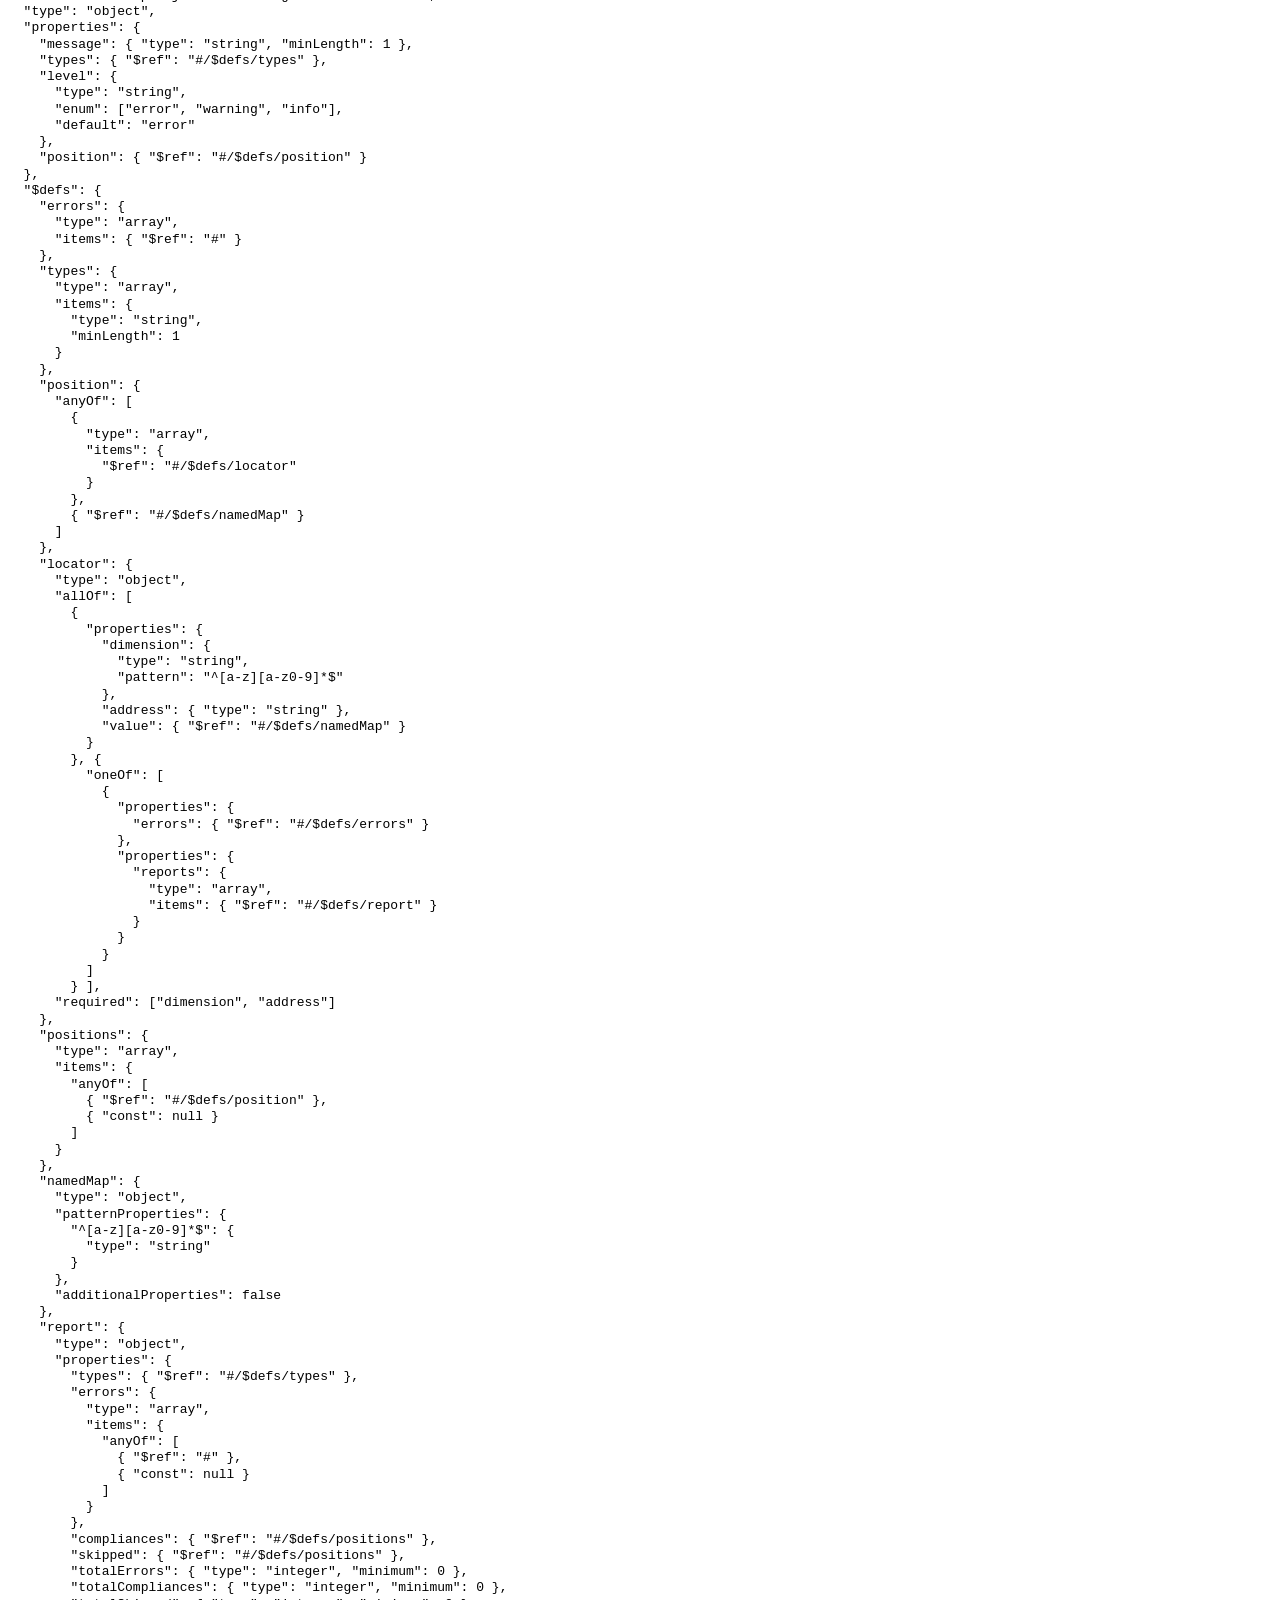
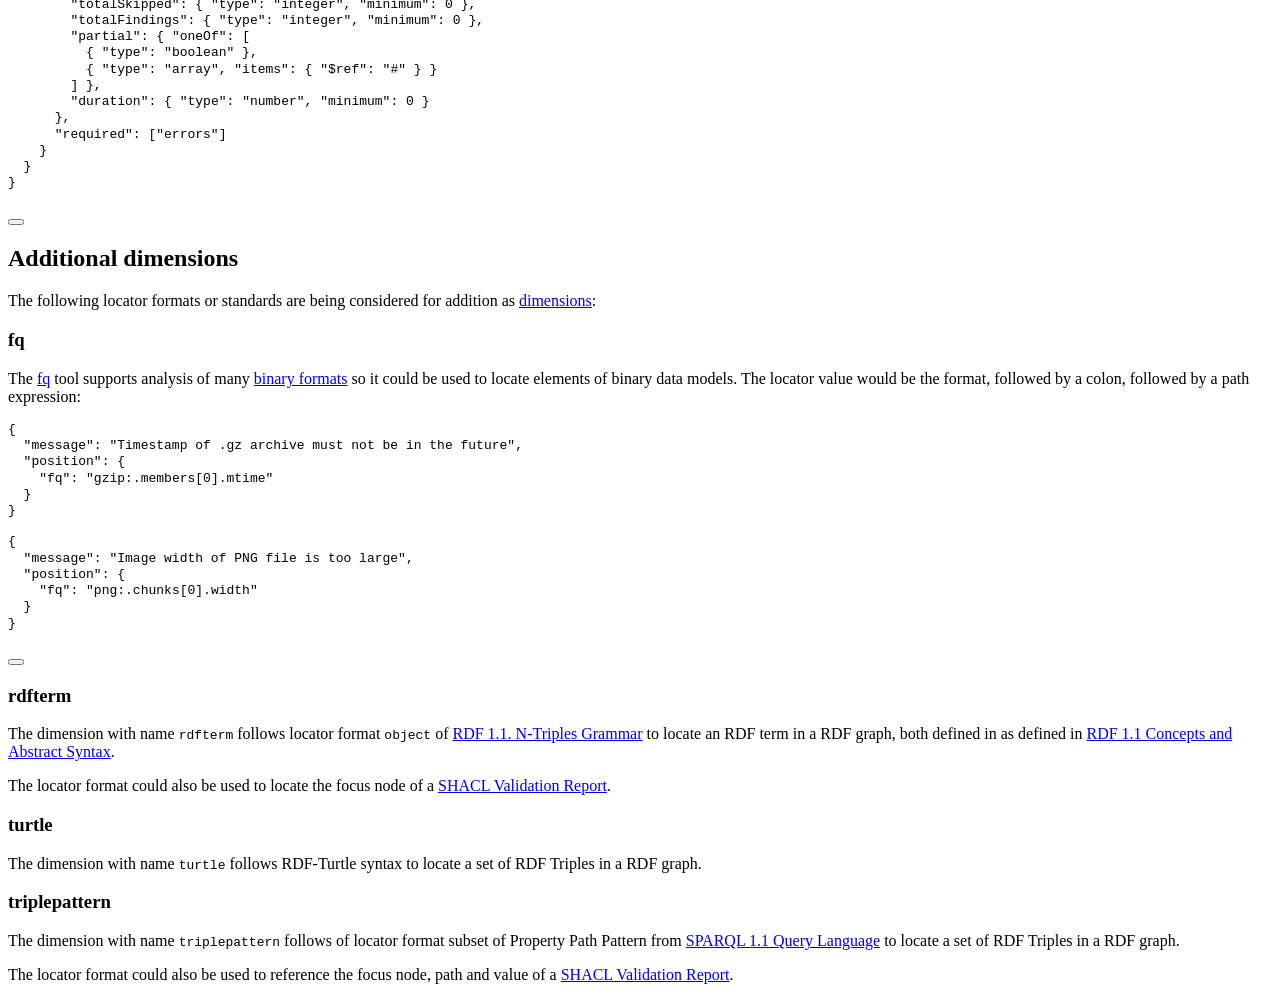
==== commit 9e5b6283: "Built site for gh-pages" ====
--- a/index-preview.html
+++ b/index-preview.html
@@ -411,7 +411,7 @@
 </section>
 <section id="examples" class="level2" data-number="1.3">
 <h2 data-number="1.3" class="anchored" data-anchor-id="examples"><span class="header-section-number">1.3</span> Examples</h2>
-<p>Documents can be invalid on many levels. For example, the string <code>{"åå":5}</code> is valid JSON, but it might be invalid if element <code>åå</code> is expected to hold a string instead of a number (<a href="#lst-example-1" class="quarto-xref">Example&nbsp;1</a>). The error can be located with a JSON Pointer in the JSON document and with character and line number:</p>
+<p>Documents can be invalid on many levels. For example, the string <code>{"åå":5}</code> is valid JSON, but it might be invalid if element <code>åå</code> is expected to hold a string instead of a number (<a href="#lst-example-1" class="quarto-xref">Example&nbsp;1</a>). The error can be located with a JSON Pointer in the JSON document and with character and line number.</p>
 <div id="lst-example-1" class="json listing quarto-float quarto-figure quarto-figure-left anchored">
 <figure class="quarto-float quarto-float-lst figure">
 <div aria-describedby="lst-example-1-caption-0ceaefa1-69ba-4598-a22c-09a6ac19f8ca">
@@ -425,7 +425,7 @@
 </figcaption>
 </figure>
 </div>
-<p>The string could also be part of a larger, newline-delimited JSON document. In this case it makes sense to use a nested error (<a href="#lst-example-4" class="quarto-xref">Example&nbsp;2</a>):</p>
+<p>The string could also be part of a larger, newline-delimited JSON document. In this case it makes sense to use a nested error (<a href="#lst-example-4" class="quarto-xref">Example&nbsp;2</a>).</p>
 <div id="lst-example-4" class="json listing quarto-float quarto-figure quarto-figure-left anchored">
 <figure class="quarto-float quarto-float-lst figure">
 <div aria-describedby="lst-example-4-caption-0ceaefa1-69ba-4598-a22c-09a6ac19f8ca">
@@ -448,7 +448,7 @@
 </figcaption>
 </figure>
 </div>
-<p>The document could also be invalid at JSON syntax level, for example, if the closing <code>}</code> is missing (<a href="#lst-example-2" class="quarto-xref">Example&nbsp;3</a>):</p>
+<p>The document could also be invalid at JSON syntax level, for example, if the closing <code>}</code> is missing (<a href="#lst-example-2" class="quarto-xref">Example&nbsp;3</a>).</p>
 <div id="lst-example-2" class="json listing quarto-float quarto-figure quarto-figure-left anchored">
 <figure class="quarto-float quarto-float-lst figure">
 <div aria-describedby="lst-example-2-caption-0ceaefa1-69ba-4598-a22c-09a6ac19f8ca">
@@ -541,7 +541,7 @@
 <h2 data-number="1.4" class="anchored" data-anchor-id="conformance-requirements"><span class="header-section-number">1.4</span> Conformance requirements</h2>
 <p>The key words “MUST”, “MUST NOT”, “REQUIRED”, “SHOULD”, “SHOULD NOT”, “RECOMMENDED”, “NOT RECOMMENDED”, “MAY”, and “OPTIONAL” in this document are to be interpreted as described in BCP 14 (<a href="https://tools.ietf.org/html/rfc2119">RFC 2119</a> and <a href="https://tools.ietf.org/html/rfc8174">RFC 8174</a>) when, and only when, they appear in all capitals, as shown here.</p>
 <p>Formal grammars in this specification are given in EBNF notation as defined in Extensible Markup Language (XML) 1.1 <a href="https://www.w3.org/TR/xml11/#sec-notation">section 6</a>.</p>
-<p>Only section <a href="#errors">2</a> to <a href="#reports">5</a>, excluding examples and notes, and the <a href="#normative-references">list of normative references</a> are normative parts of this specification.</p>
+<p>Only section <a href="#errors">2</a> to <a href="#reports">5</a> (excluding examples and notes) and the <a href="#normative-references">list of normative references</a> are normative parts of this specification.</p>
 </section>
 </section>
 <section id="errors" class="level1" data-number="2">
@@ -553,7 +553,7 @@
 <li><p>An error MAY have a field <code>level</code> with an <strong>error level</strong>, being one of the strings <code>error</code>, <code>warning</code>, or <code>info</code>. Application MUST use default value <code>error</code> if this field is not given.</p></li>
 <li><p>An error MAY have a field <code>position</code> with a <a href="#positions"><strong>position</strong></a>. Applications MUST NOT differentiate between no position and an empty position (an empty array or an empty JSON object).</p></li>
 </ul>
-<p>Applications MUST use individual errors for individual positions of the kind of observation represented by the error. For instance, a malformed character occurring two times in a document results in two errors.</p>
+<p>Applications MUST use individual errors for individual positions of the kind of observation represented by the error. For instance, a malformed character occurring two times in a document results in two errors with a common error type.</p>
 <div class="callout callout-style-simple callout-note">
 <div class="callout-body d-flex">
 <div class="callout-icon-container">
@@ -698,7 +698,7 @@
 <li><p>A report MAY have a field <code>skipped</code> with an array of <a href="#positions">positions</a>, optionally followed by the the value <code>null</code> to indicate an incomplete list. Positions in field the <code>skipped</code> MUST NOT contain nested errors.</p></li>
 <li><p>A report MAY have a field <code>totalSkipped</code> with a non-negative integer number. The number MUST be equal to the length of array <code>skipped</code> if the array does not contain the value <code>null</code>, and it MUST be equal or larger than the length of the array if it does contain <code>null</code>.</p></li>
 <li><p>A report MAY have a field <code>totalFindings</code> with a non-negative integer number. The number MUST be equal to the sum of <code>totalCompliances</code>, <code>totalErrors</code>, and <code>totalSkipped</code> if all of these fields are given.</p></li>
-<li><p>A report SHOULD have a field <code>partial</code> with a boolean value or an array of <a href="#errors">errors</a> to indicate when the document was fully validated. The errors listed in this array MUST NOT be confused with validation errors found by validation. Instead, they refer to errors of the execution of the validation process.</p></li>
+<li><p>A report SHOULD have a field <code>partial</code> with a boolean value indicating when the document was not fully validated, or an array of <a href="#errors">errors</a>. The errors listed in this array MUST NOT be confused with validation errors found by validation. Instead, they refer to errors of the execution of the validation process.</p></li>
 <li><p>A report MAY have a field <code>duration</code> with a non-negative number giving the time in seconds it took to create the report.</p></li>
 </ul>
 <p>Applications MUST process <a href="#errors">errors</a> listed in field <code>errors</code> by implicitly adding every error type of the report to field <code>types</code> of the error, unless it already exists in the array.</p>
@@ -995,6 +995,7 @@
 <li><p>Version 1.0.0 (2026-06-22) published as <a href="https://doi.org/10.5281/zenodo.20792191" class="uri">https://doi.org/10.5281/zenodo.20792191</a>. Main addition is introduction of error reports based on results of project AQinDa.</p></li>
 <li><p>Version 0.1.0 was written and made public in June 2025 after the format had been used since Feburary 2022.</p></li>
 </ul>
+<p>See <a href="https://github.com/gbv/validation-error-format/" class="uri">https://github.com/gbv/validation-error-format/</a> for current draft version and issue tracker for feedback.</p>
 </section>
 <section id="acknowledgements" class="level2 unnumbered">
 <h2 class="unnumbered anchored" data-anchor-id="acknowledgements">Acknowledgements</h2>
@@ -1139,7 +1140,7 @@
 <section id="rdfterm" class="level3">
 <h3 class="anchored" data-anchor-id="rdfterm">rdfterm</h3>
 <p>The dimension with name <code>rdfterm</code> follows locator format <code>object</code> of <a href="https://www.w3.org/TR/n-triples/#n-triples-grammar">RDF 1.1. N-Triples Grammar</a> to locate an RDF term in a RDF graph, both defined in as defined in <a href="https://www.w3.org/TR/rdf11-concepts/">RDF 1.1 Concepts and Abstract Syntax</a>.</p>
-<p>The locator format can also be used to locate the focus node of a <a href="https://www.w3.org/TR/shacl/#validation-report">SHACL Validation Report</a>.</p>
+<p>The locator format could also be used to locate the focus node of a <a href="https://www.w3.org/TR/shacl/#validation-report">SHACL Validation Report</a>.</p>
 </section>
 <section id="turtle" class="level3">
 <h3 class="anchored" data-anchor-id="turtle">turtle</h3>
@@ -1148,7 +1149,7 @@
 <section id="triplepattern" class="level3">
 <h3 class="anchored" data-anchor-id="triplepattern">triplepattern</h3>
 <p>The dimension with name <code>triplepattern</code> follows of locator format subset of Property Path Pattern from <a href="https://www.w3.org/TR/sparql11-query/">SPARQL 1.1 Query Language</a> to locate a set of RDF Triples in a RDF graph.</p>
-<p>The locator format can also be used to reference the focus node, path and value of a <a href="https://www.w3.org/TR/shacl/#validation-report">SHACL Validation Report</a>.</p>
+<p>The locator format could also be used to reference the focus node, path and value of a <a href="https://www.w3.org/TR/shacl/#validation-report">SHACL Validation Report</a>.</p>
 </section>
 </section>
 </section>
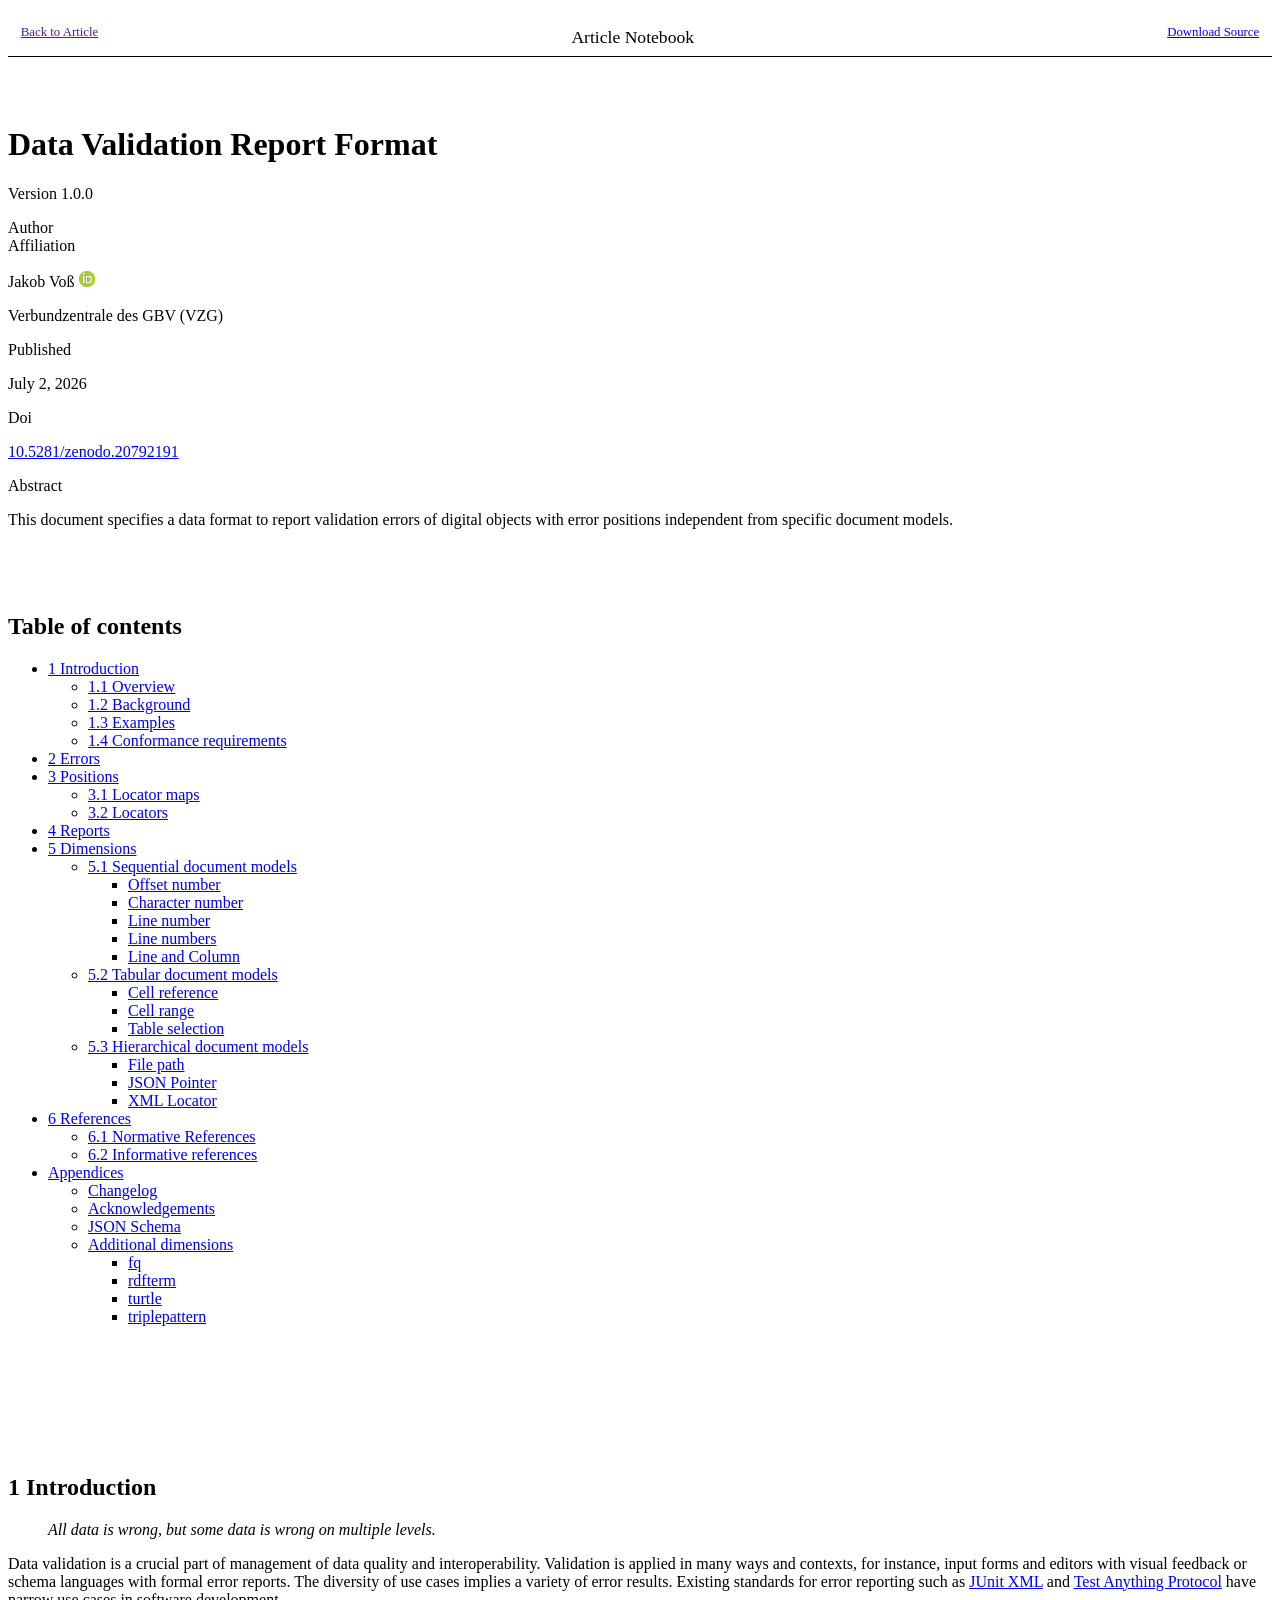
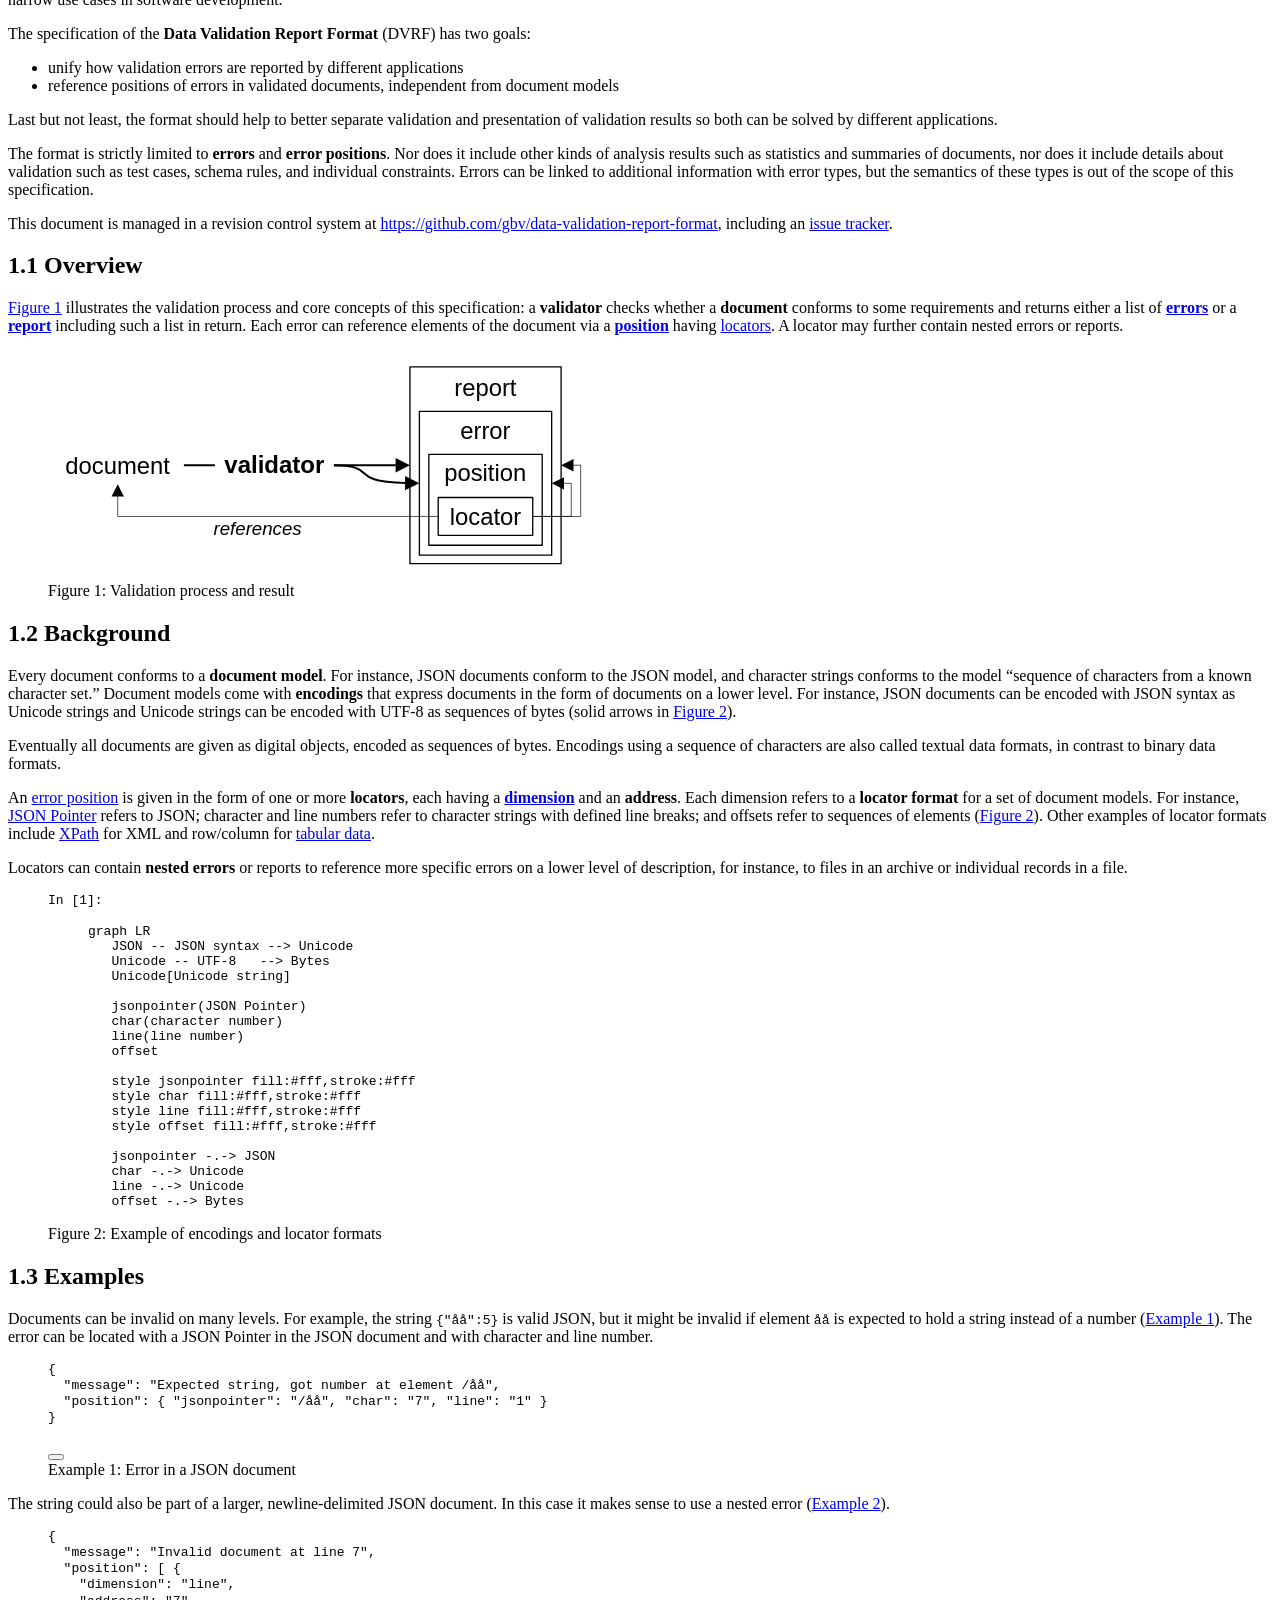
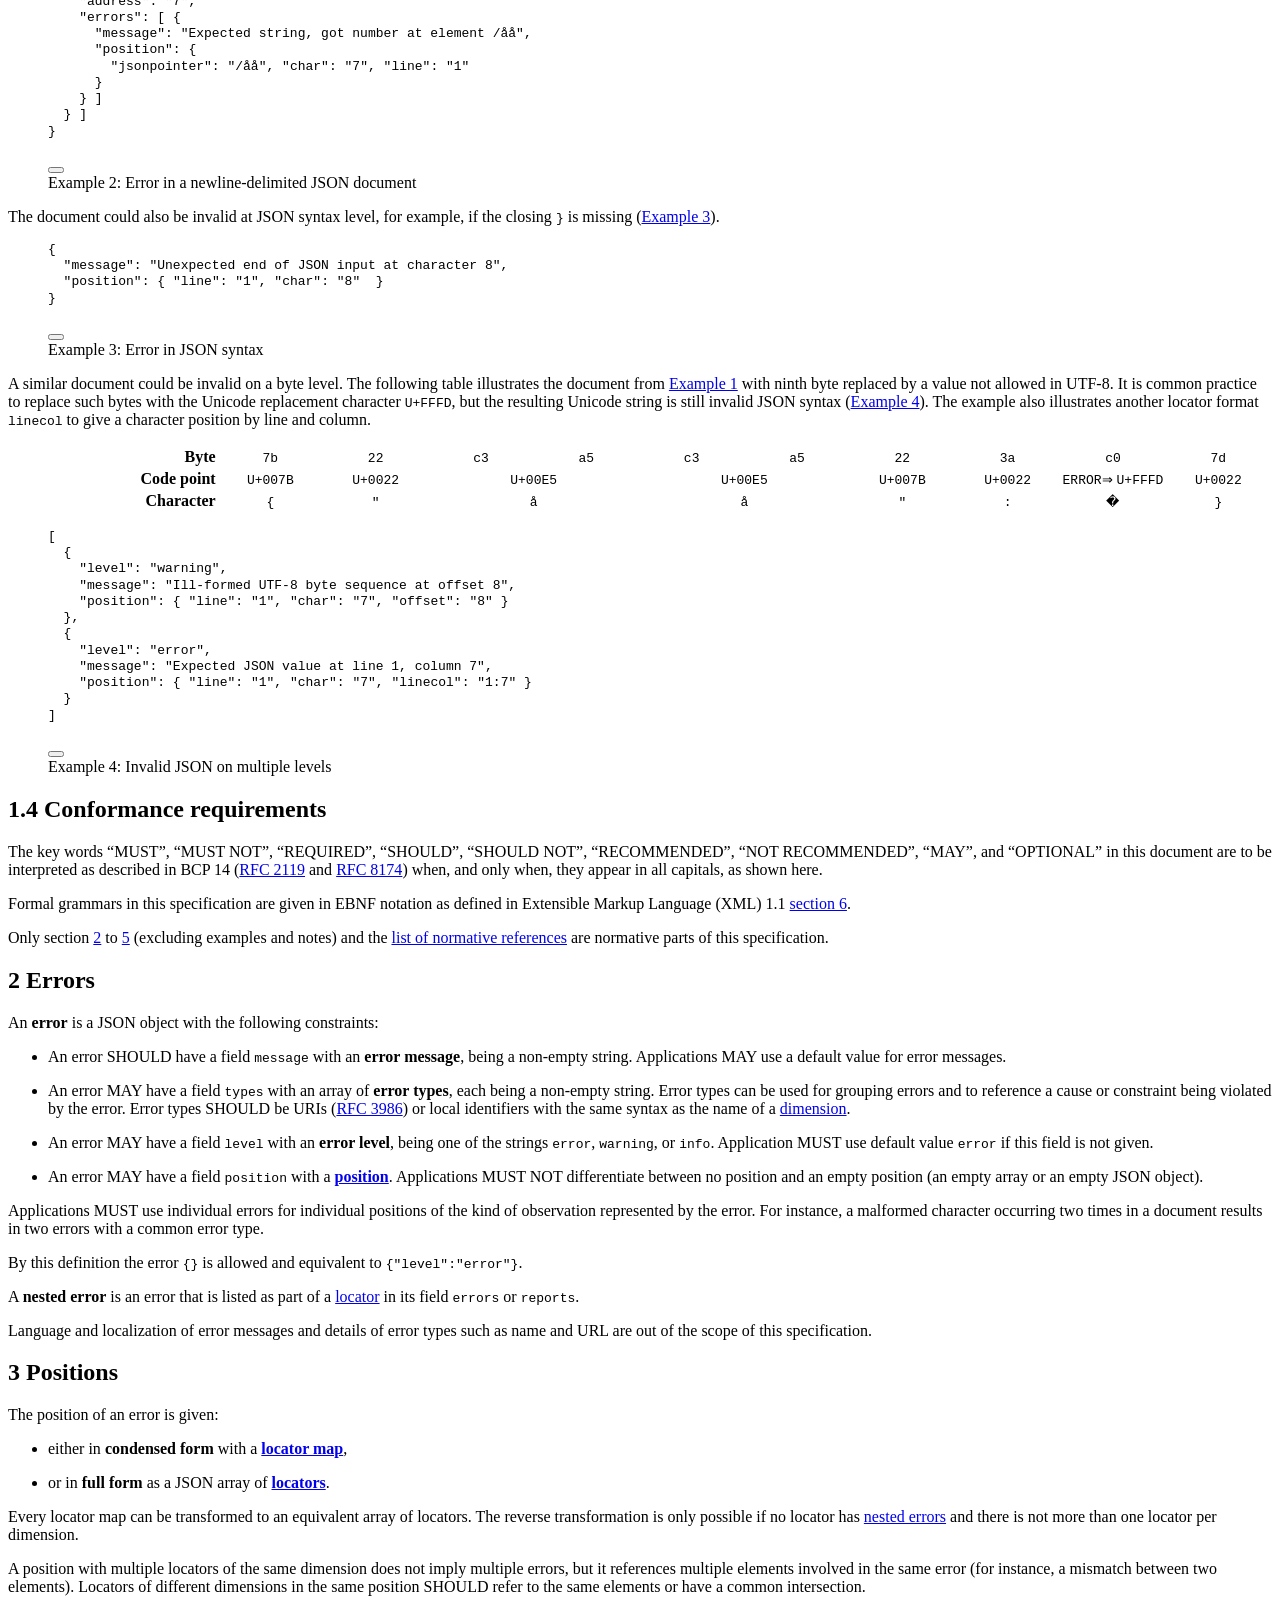
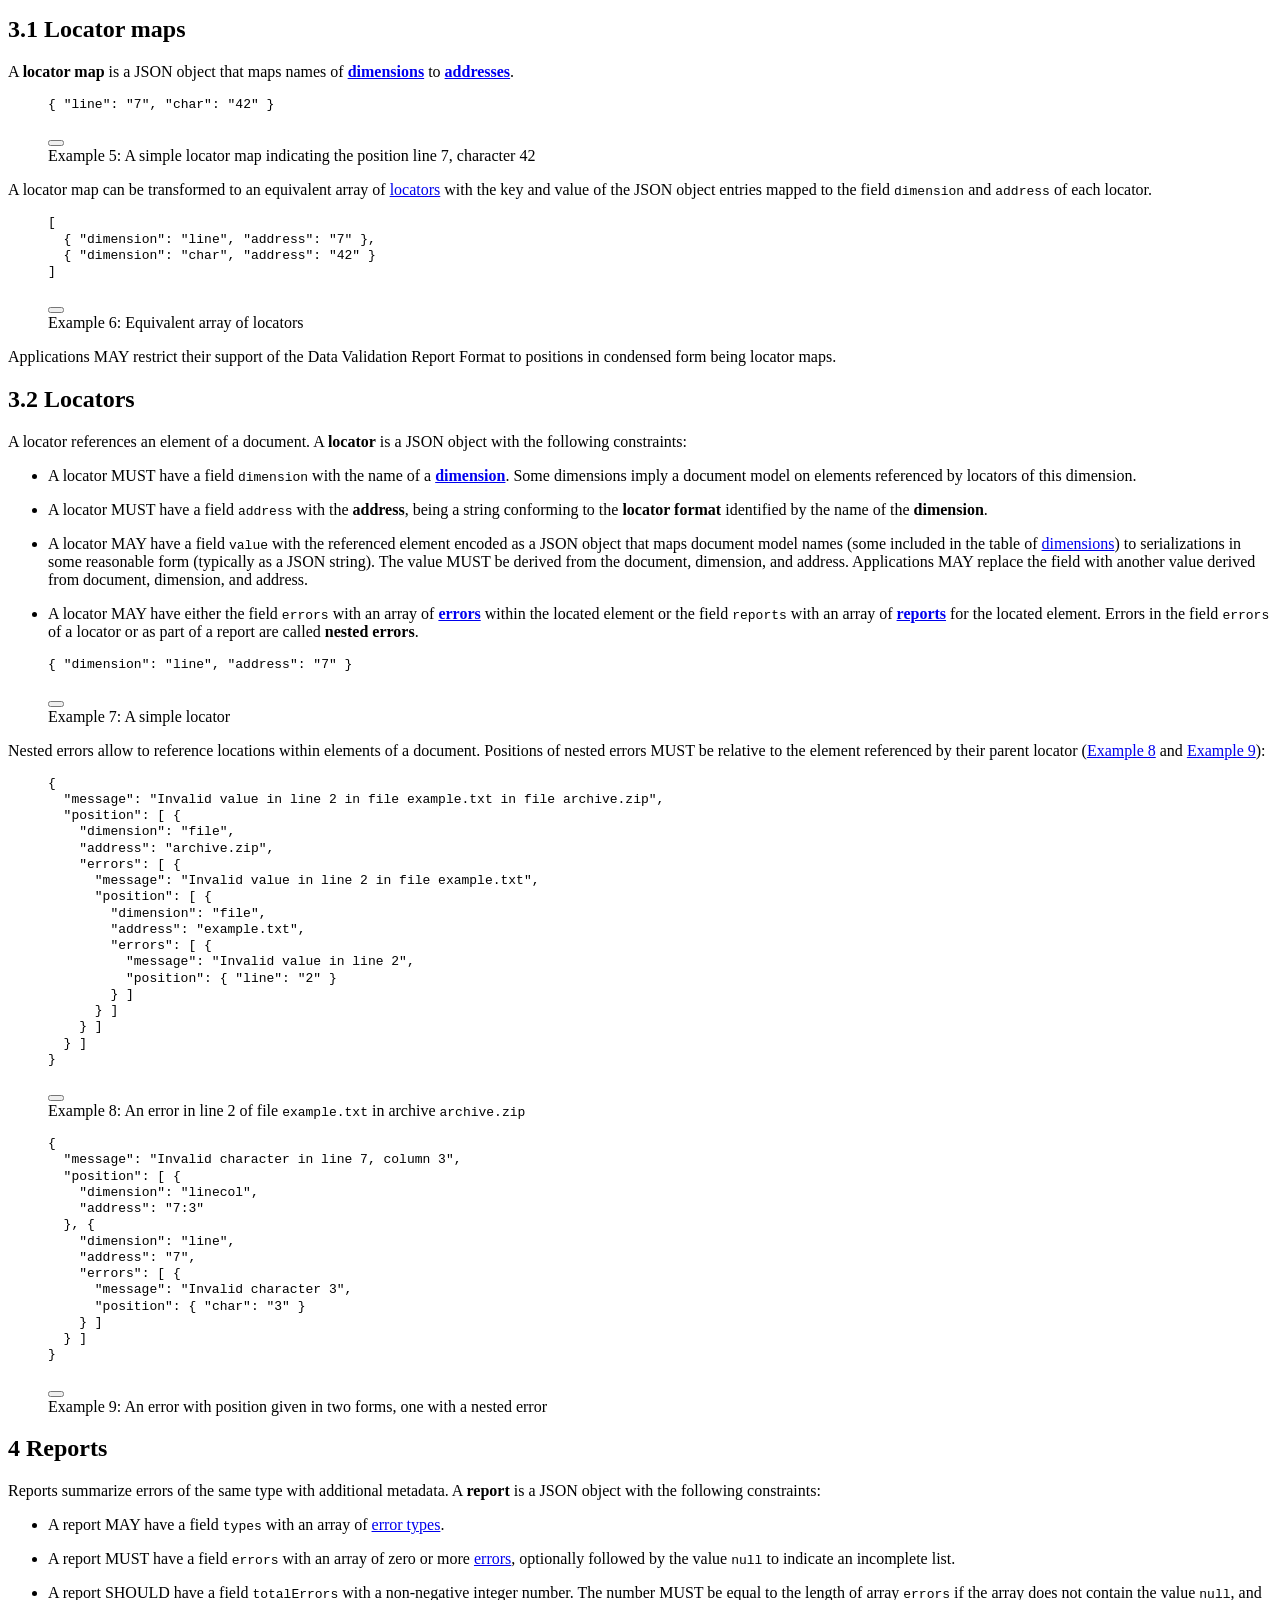
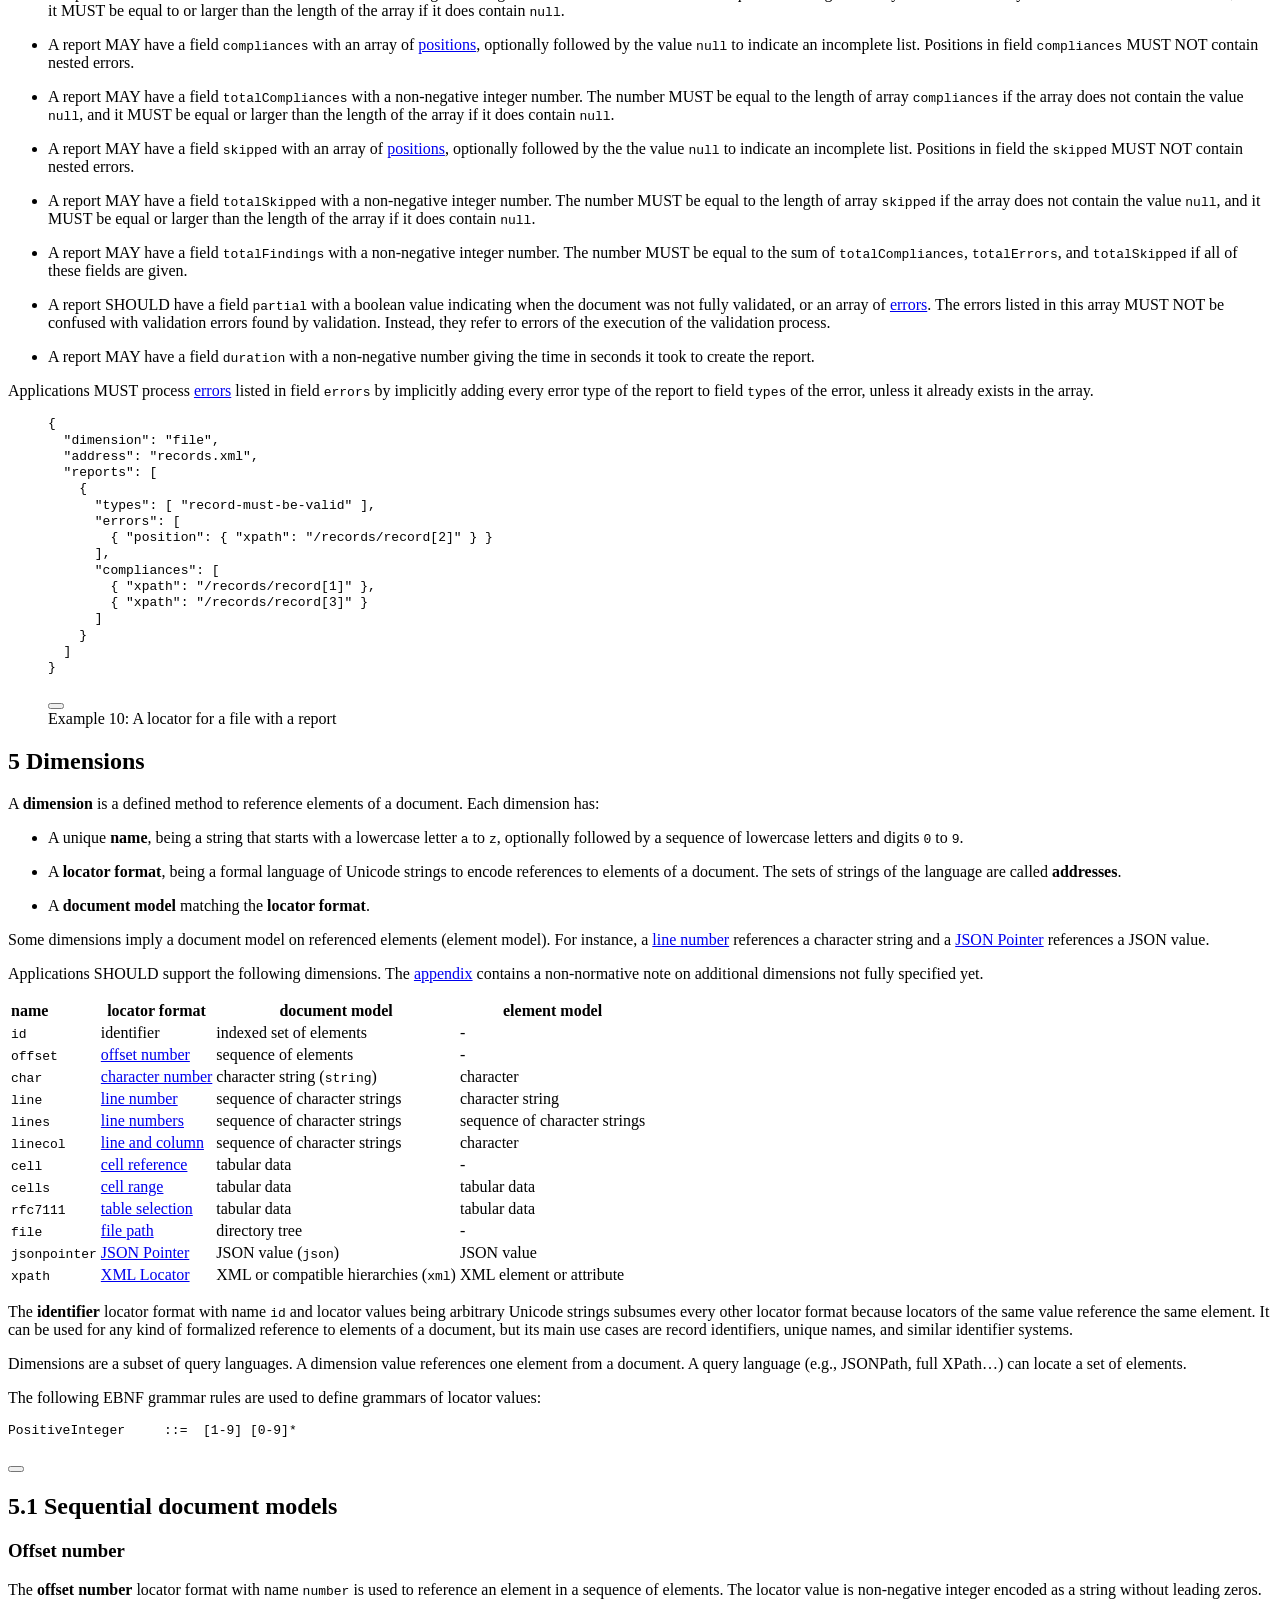
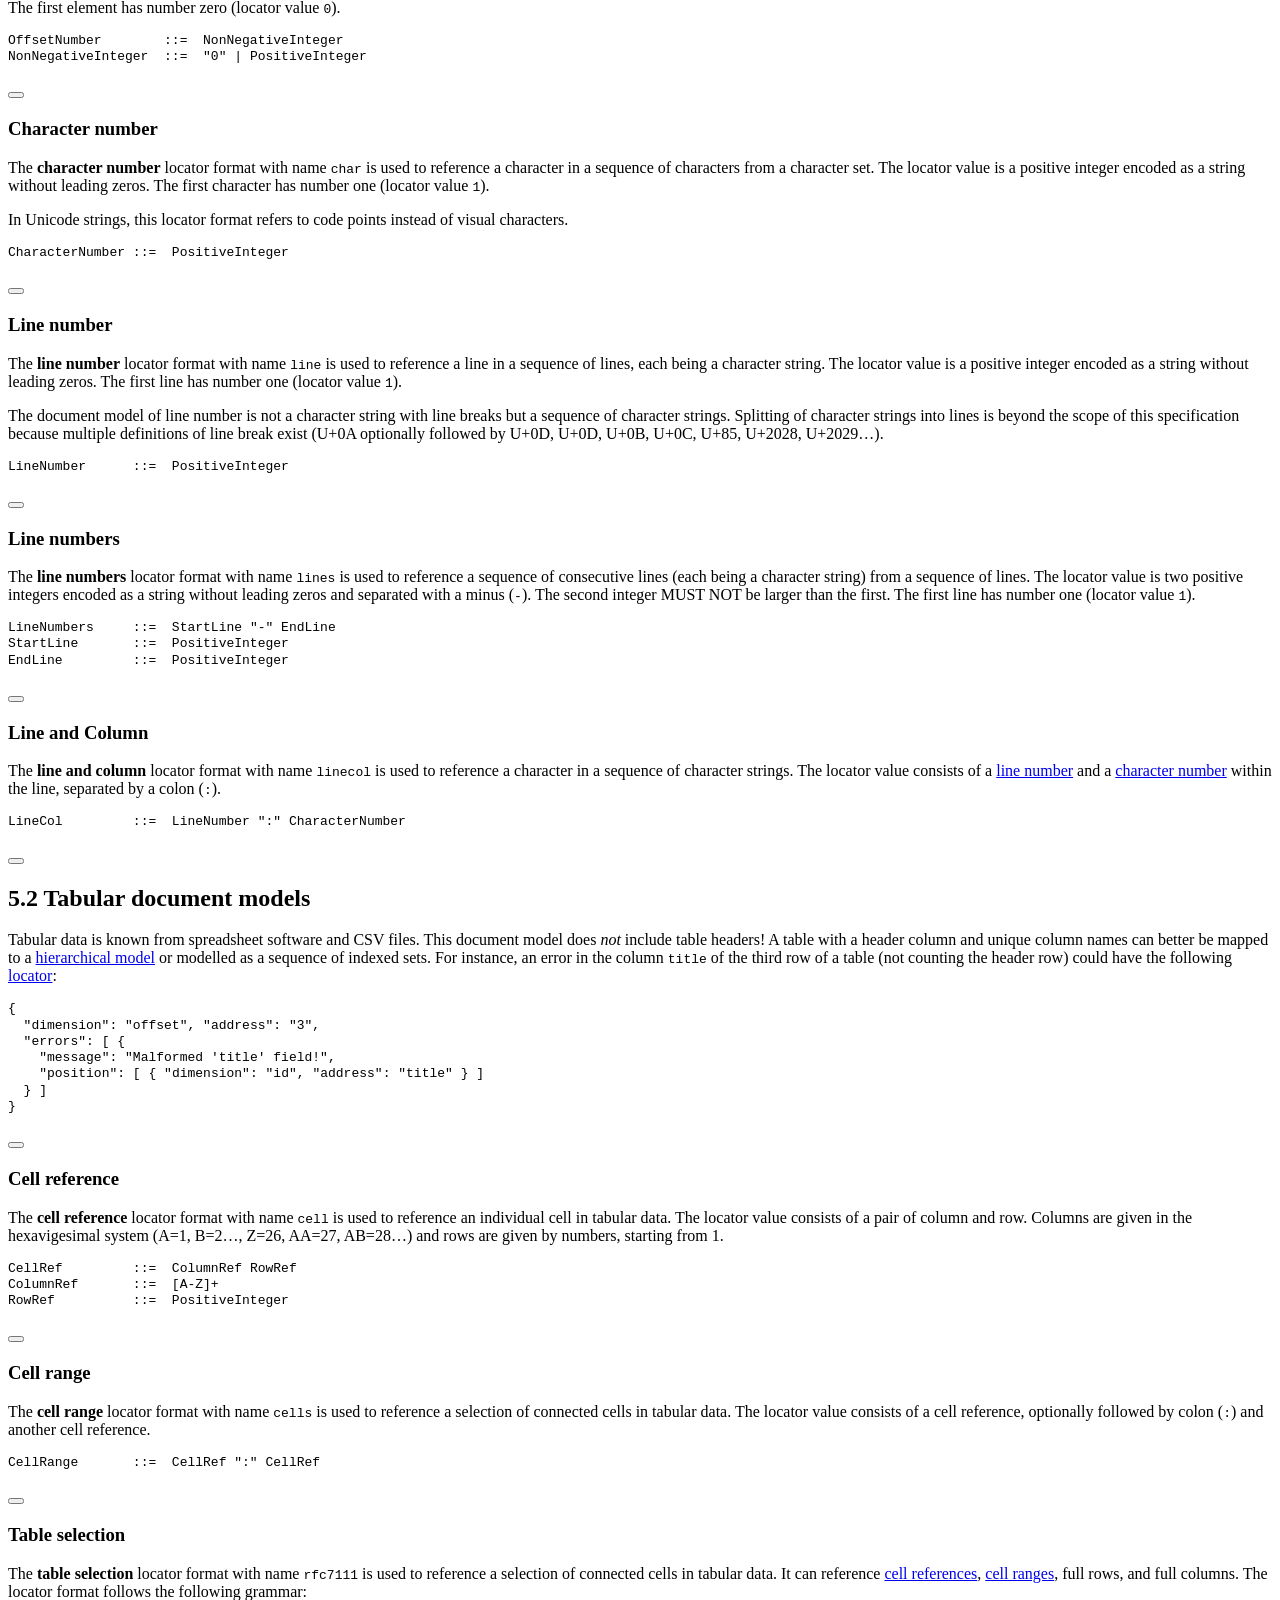
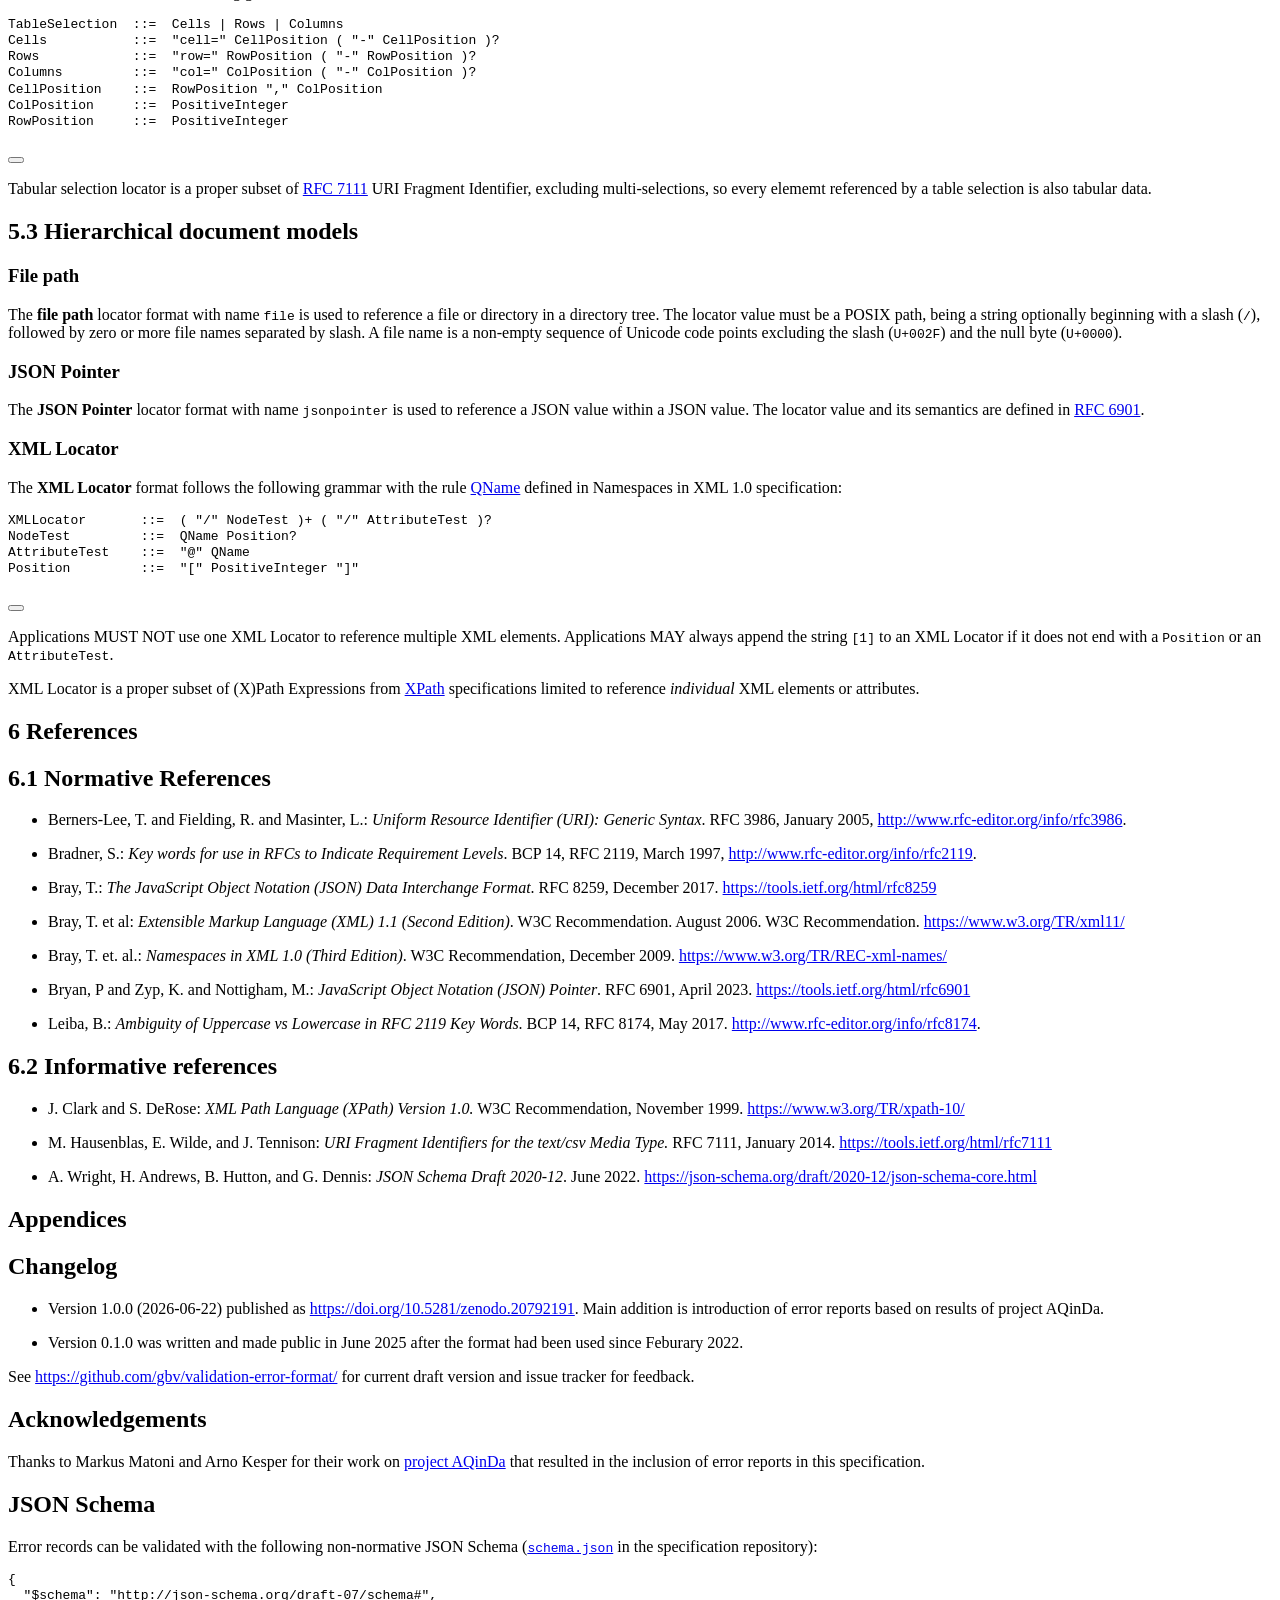
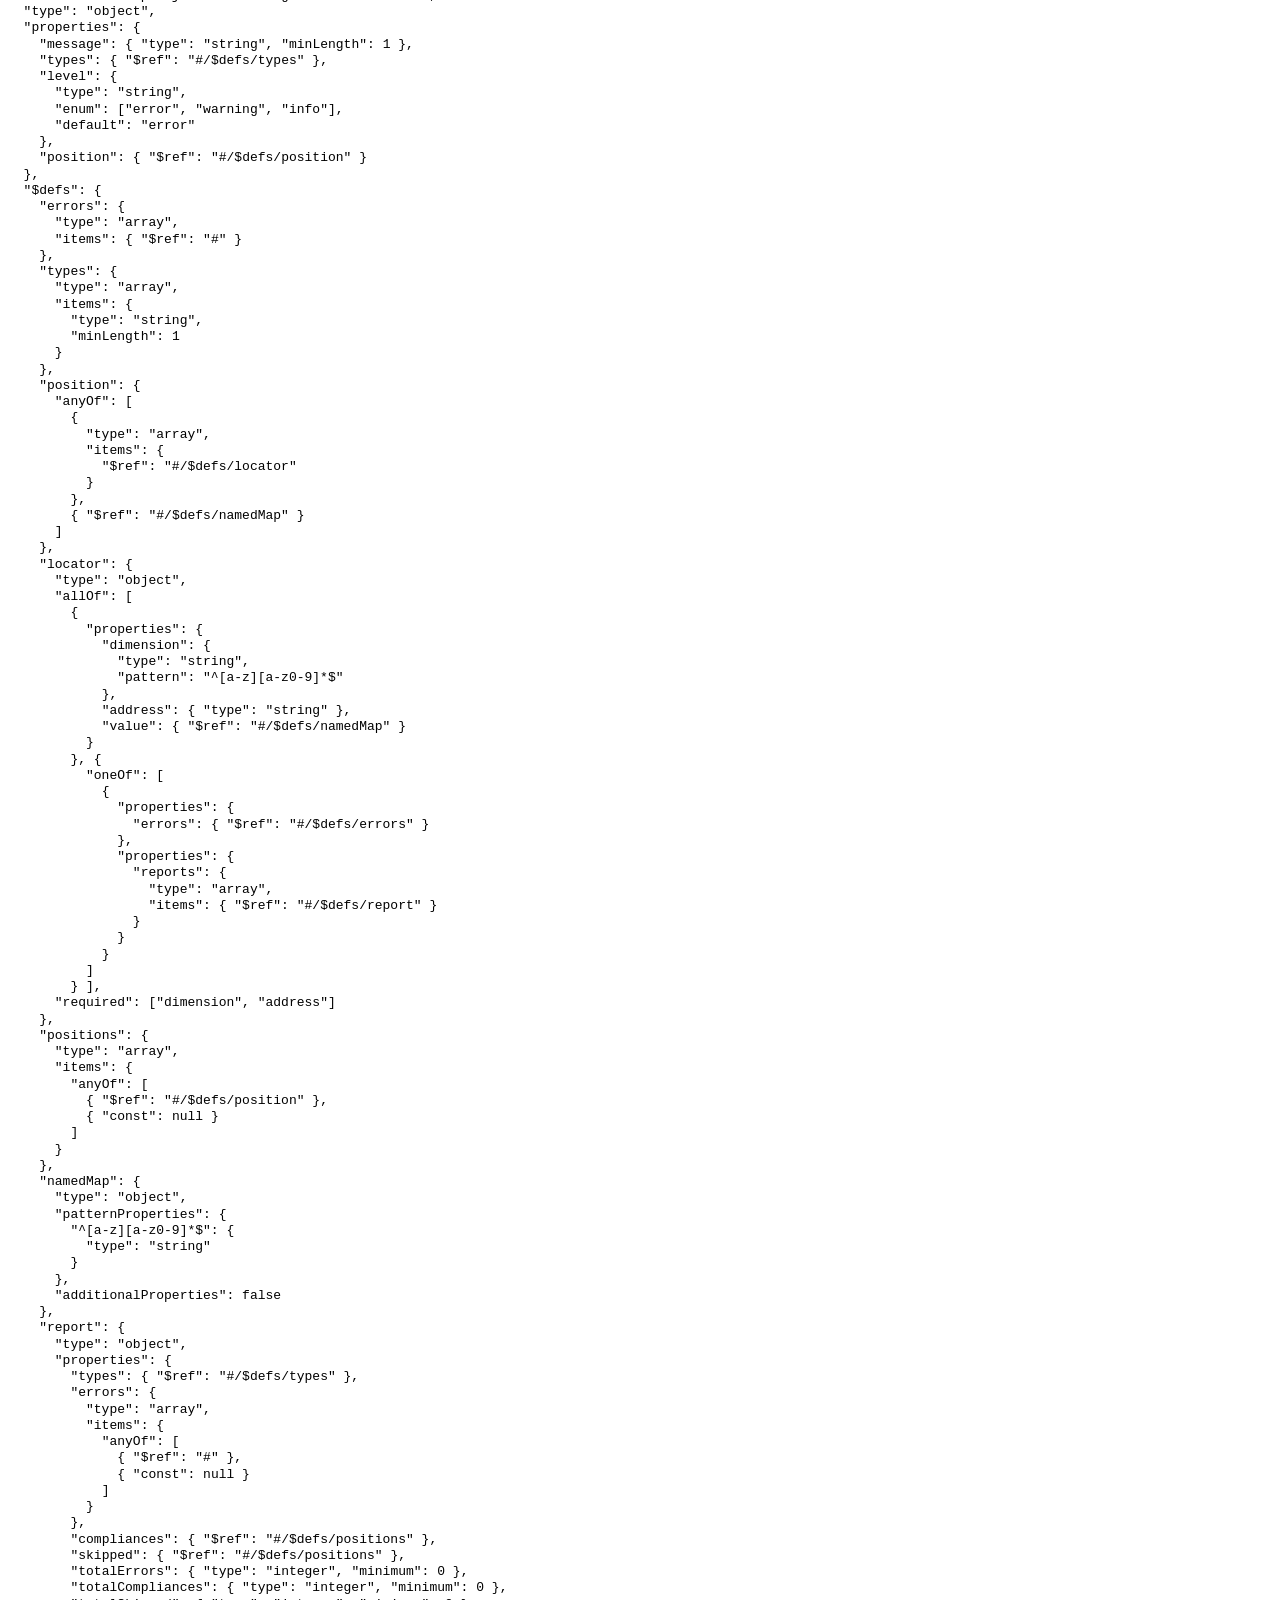
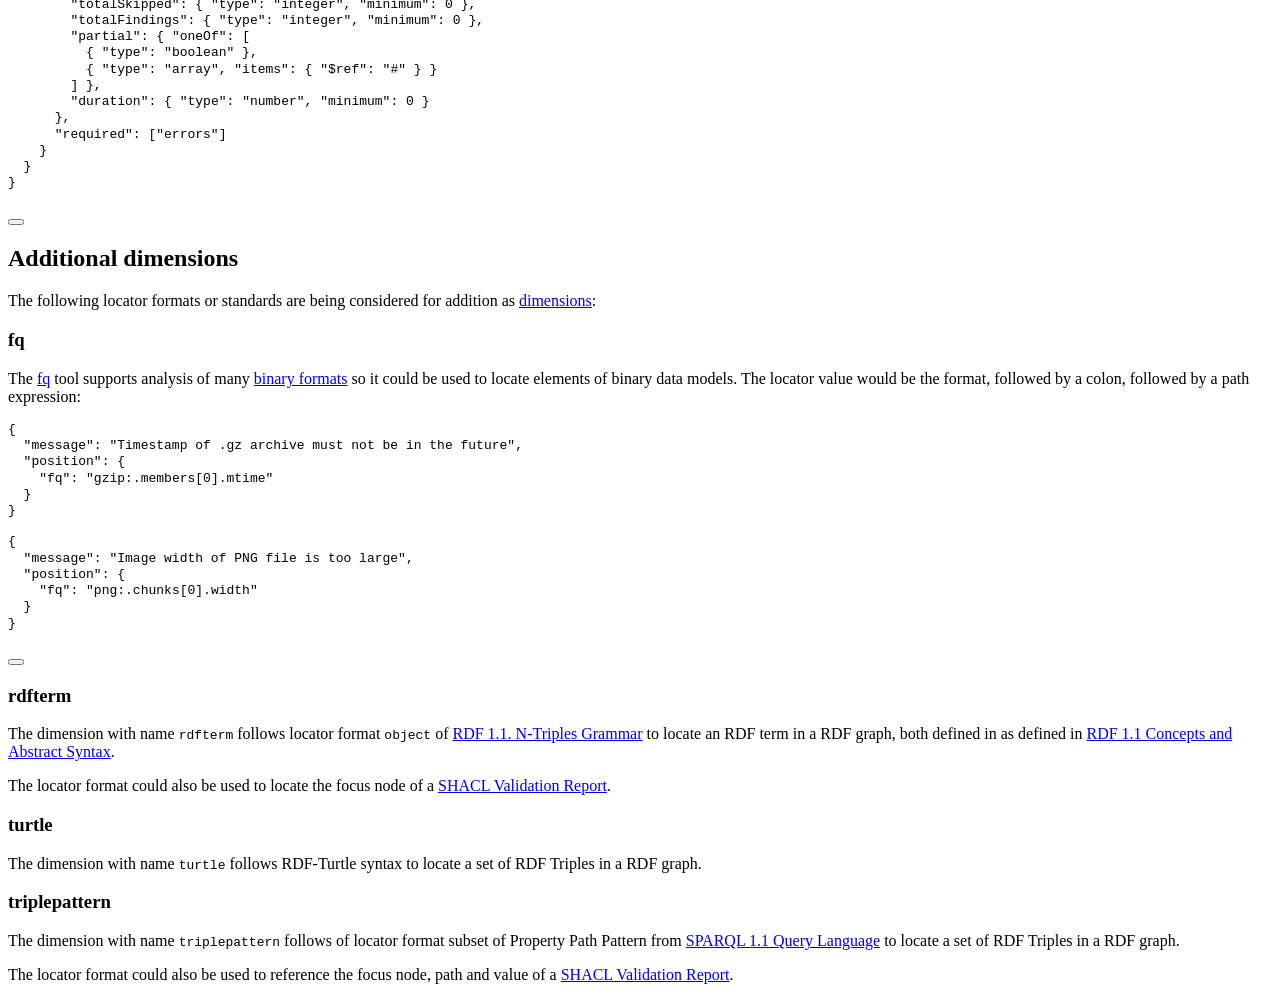
==== commit 7693cbd2: "Built site for gh-pages" ====
--- a/index-preview.html
+++ b/index-preview.html
@@ -5,7 +5,7 @@
 
     <meta name="viewport" content="width=device-width, initial-scale=1.0, user-scalable=yes">
 
-    <meta name="dcterms.date" content="2026-06-22">
+    <meta name="dcterms.date" content="2026-07-02">
 
     <title>Data Validation Report Format</title>
     <style>
@@ -173,10 +173,10 @@
 <meta name="citation_abstract" content="This document specifies a data format to report validation errors of digital objects with error positions independent from specific document models.
 ">
 <meta name="citation_author" content="Jakob Voß">
-<meta name="citation_publication_date" content="2026-06-22">
-<meta name="citation_cover_date" content="2026-06-22">
+<meta name="citation_publication_date" content="2026-07-02">
+<meta name="citation_cover_date" content="2026-07-02">
 <meta name="citation_year" content="2026">
-<meta name="citation_online_date" content="2026-06-22">
+<meta name="citation_online_date" content="2026-07-02">
 <meta name="citation_doi" content="10.5281/zenodo.20792191">
 <meta name="citation_language" content="en">
 </head>
@@ -220,7 +220,7 @@
                 <div>
             <div class="quarto-title-meta-heading">Published</div>
             <div class="quarto-title-meta-contents">
-              <p class="date">June 22, 2026</p>
+              <p class="date">July 2, 2026</p>
             </div>
           </div>
           
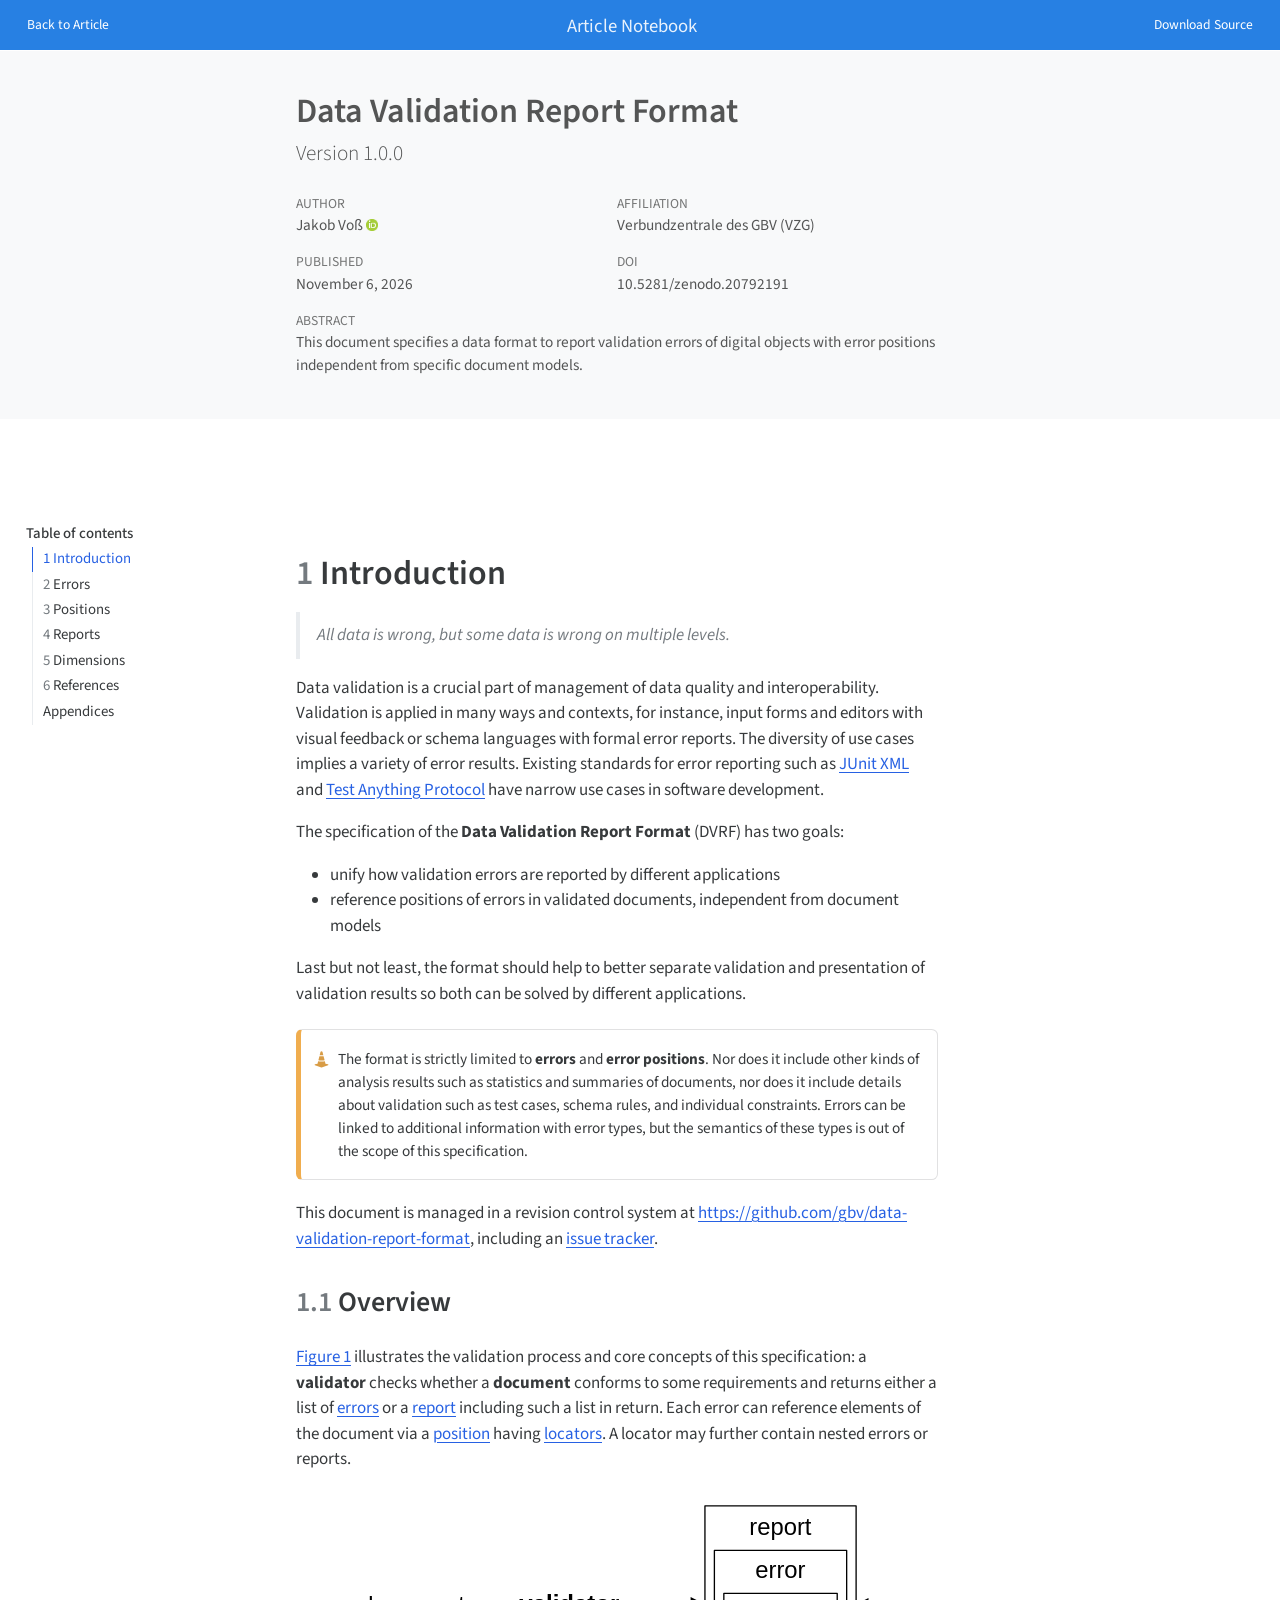
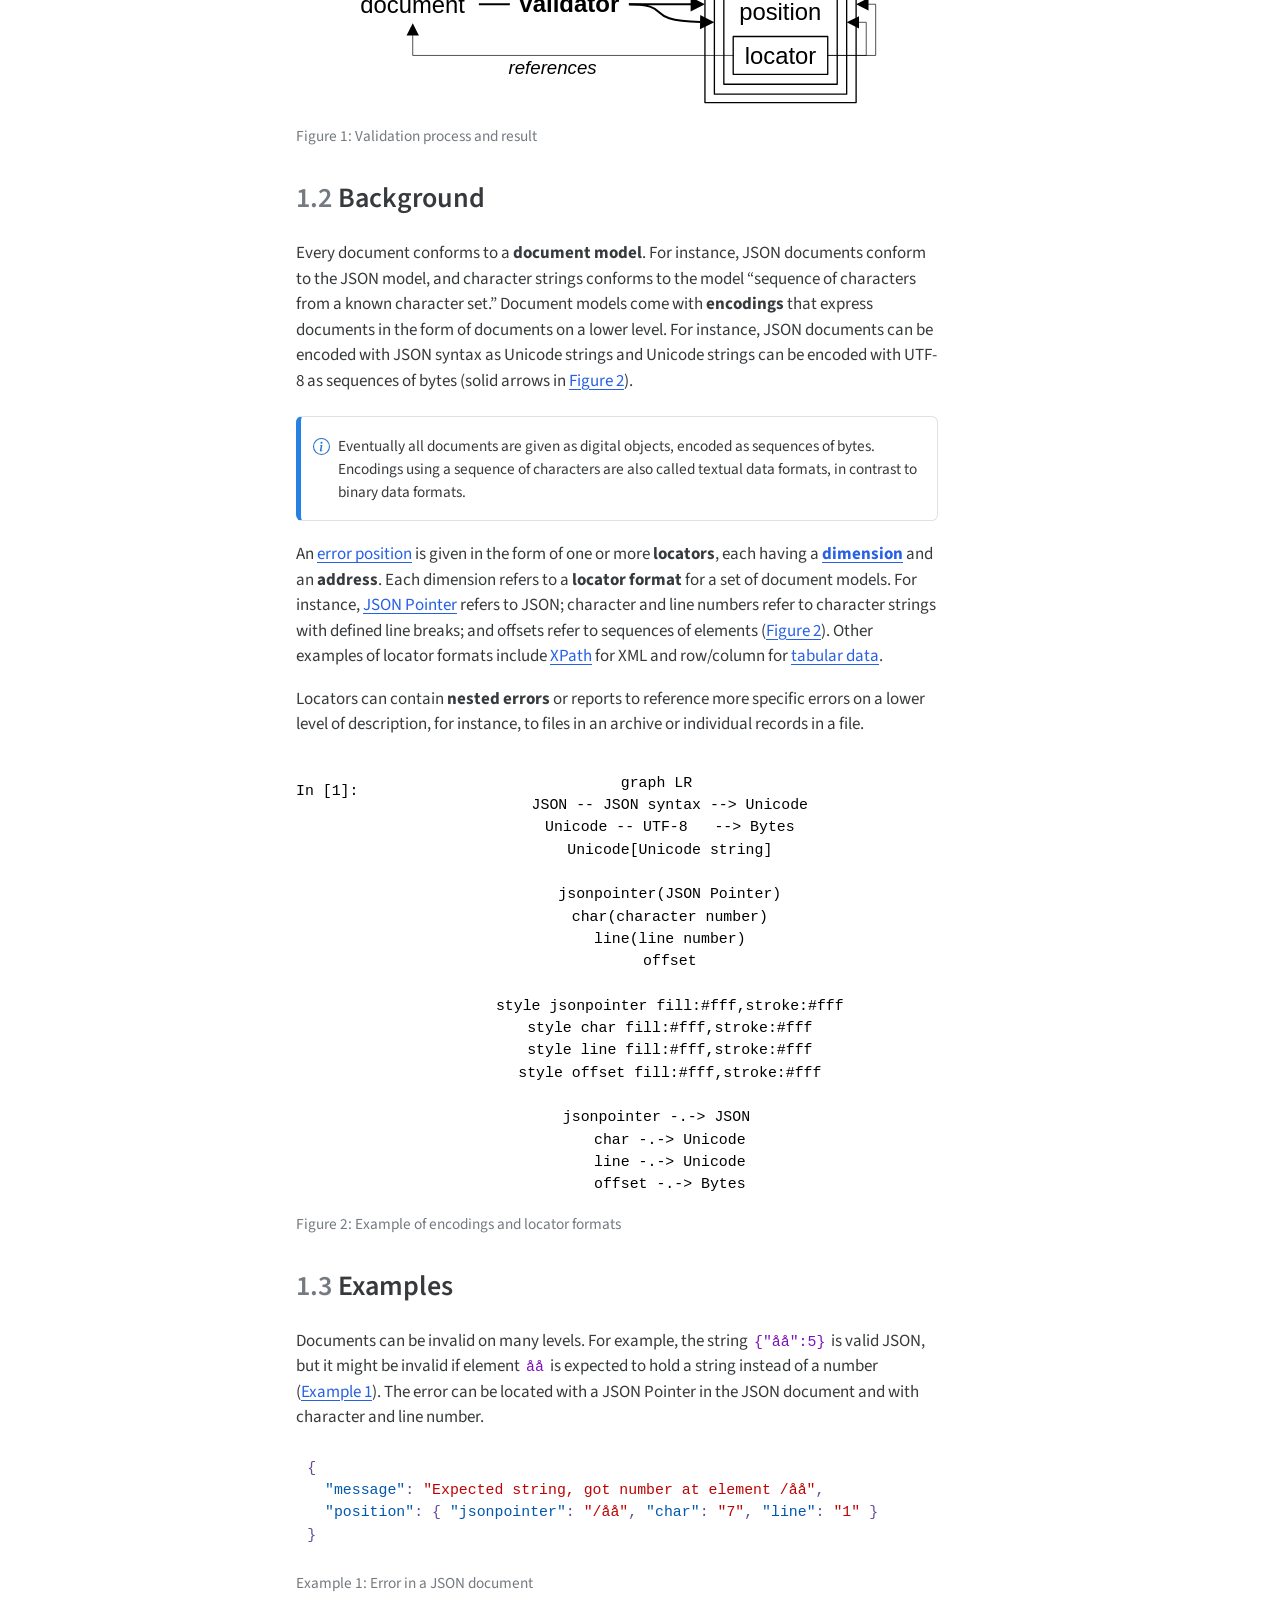
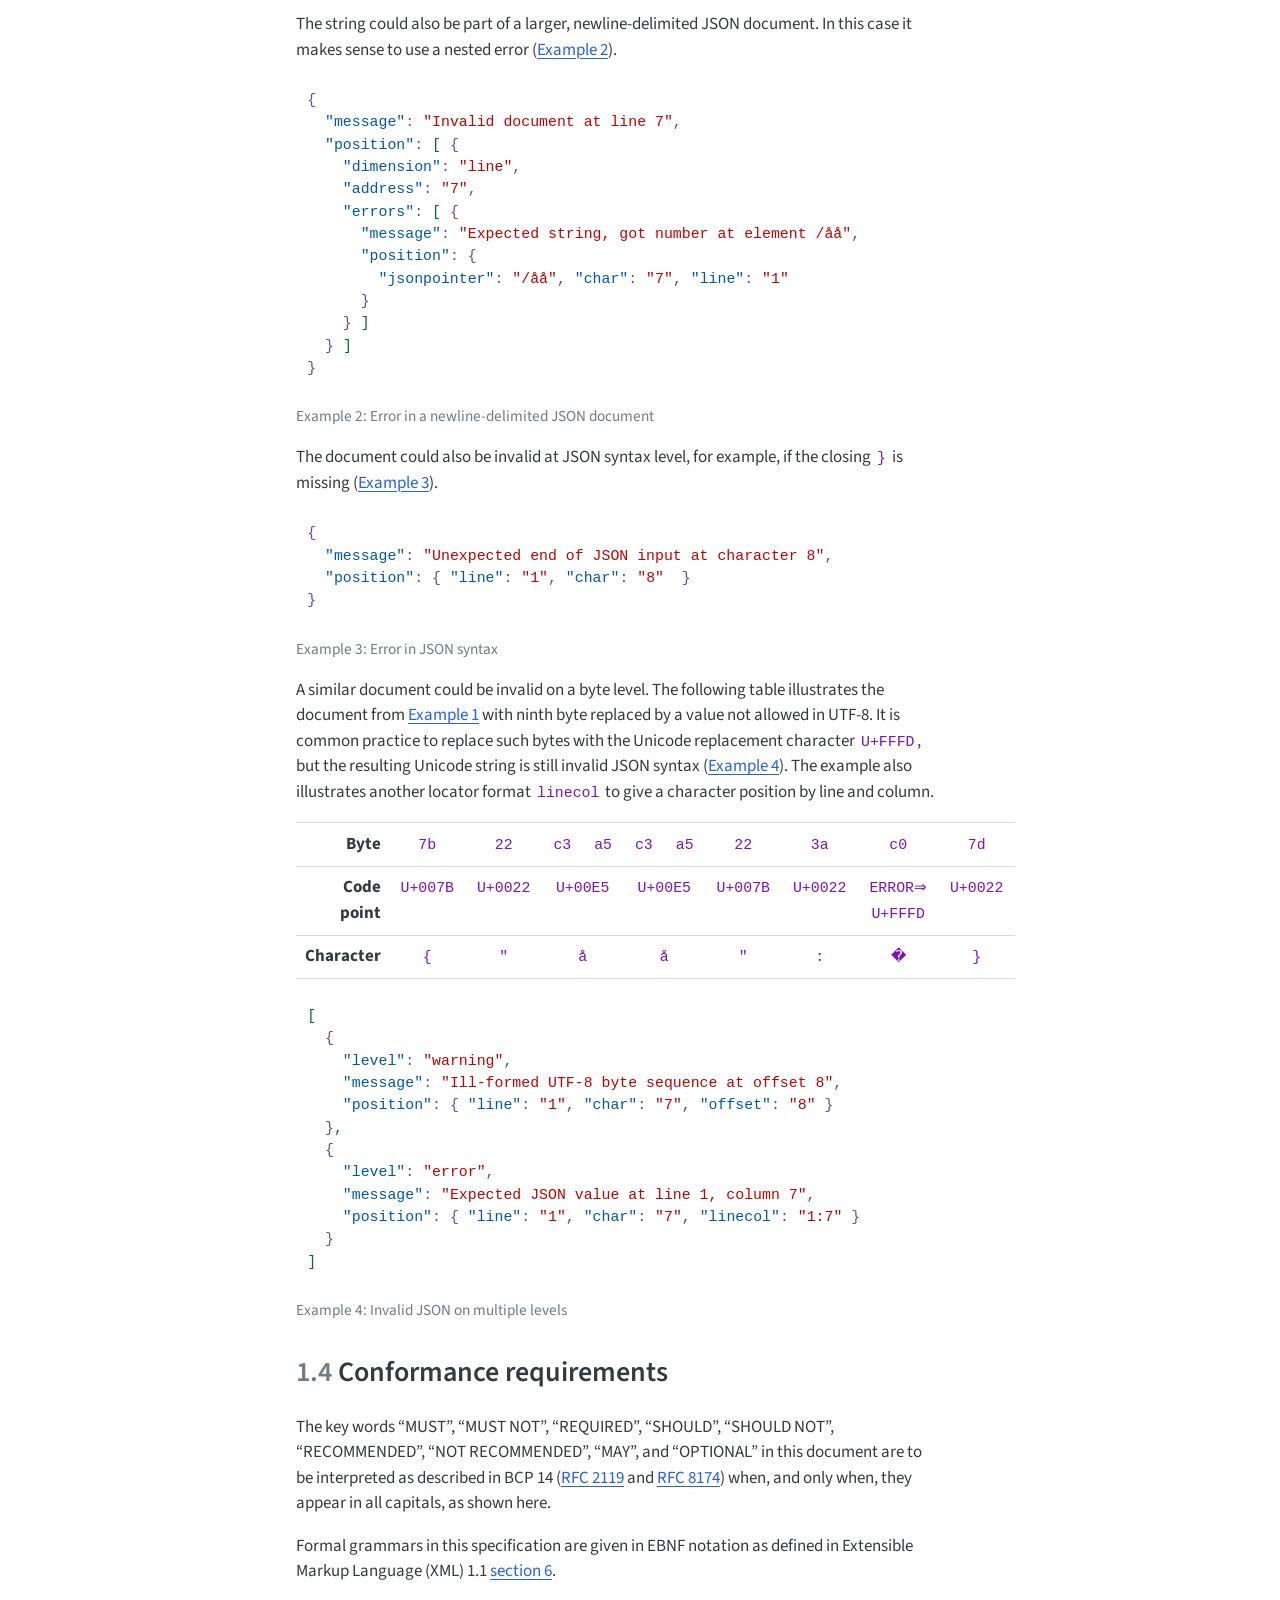
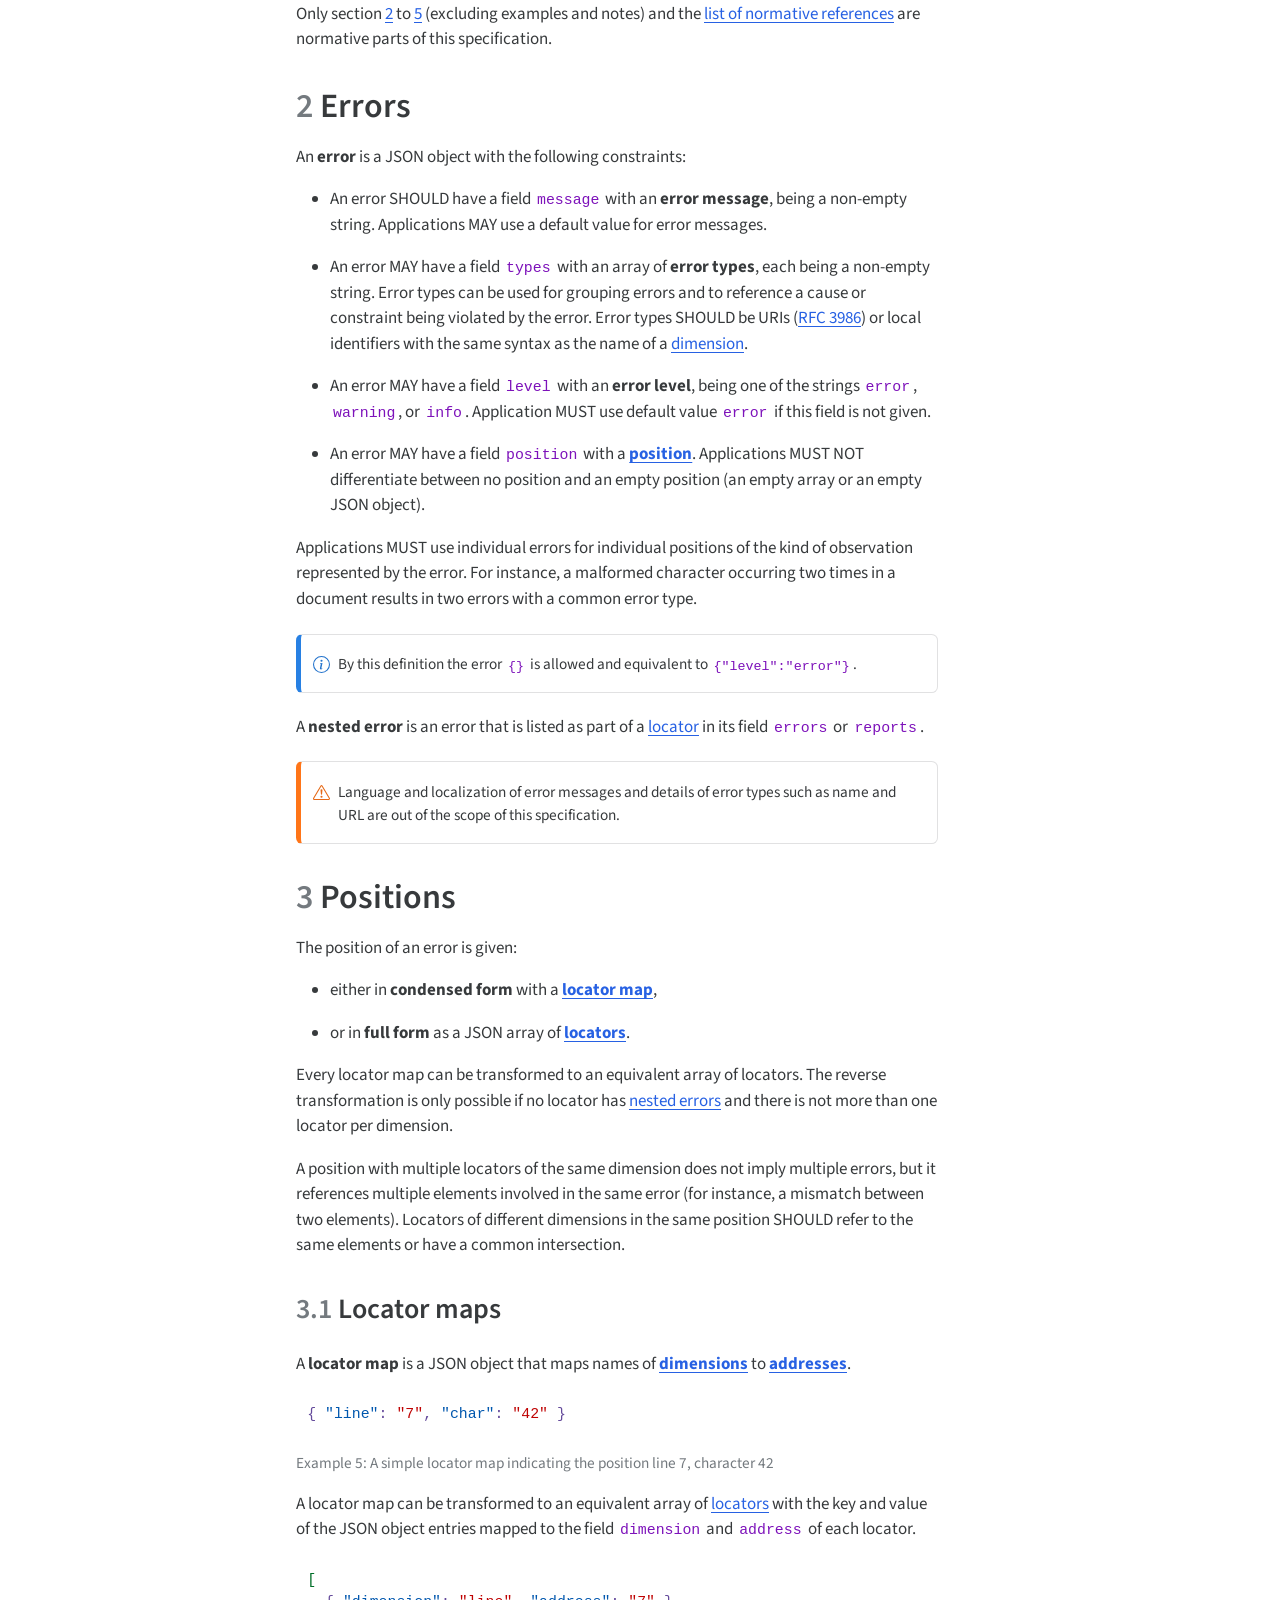
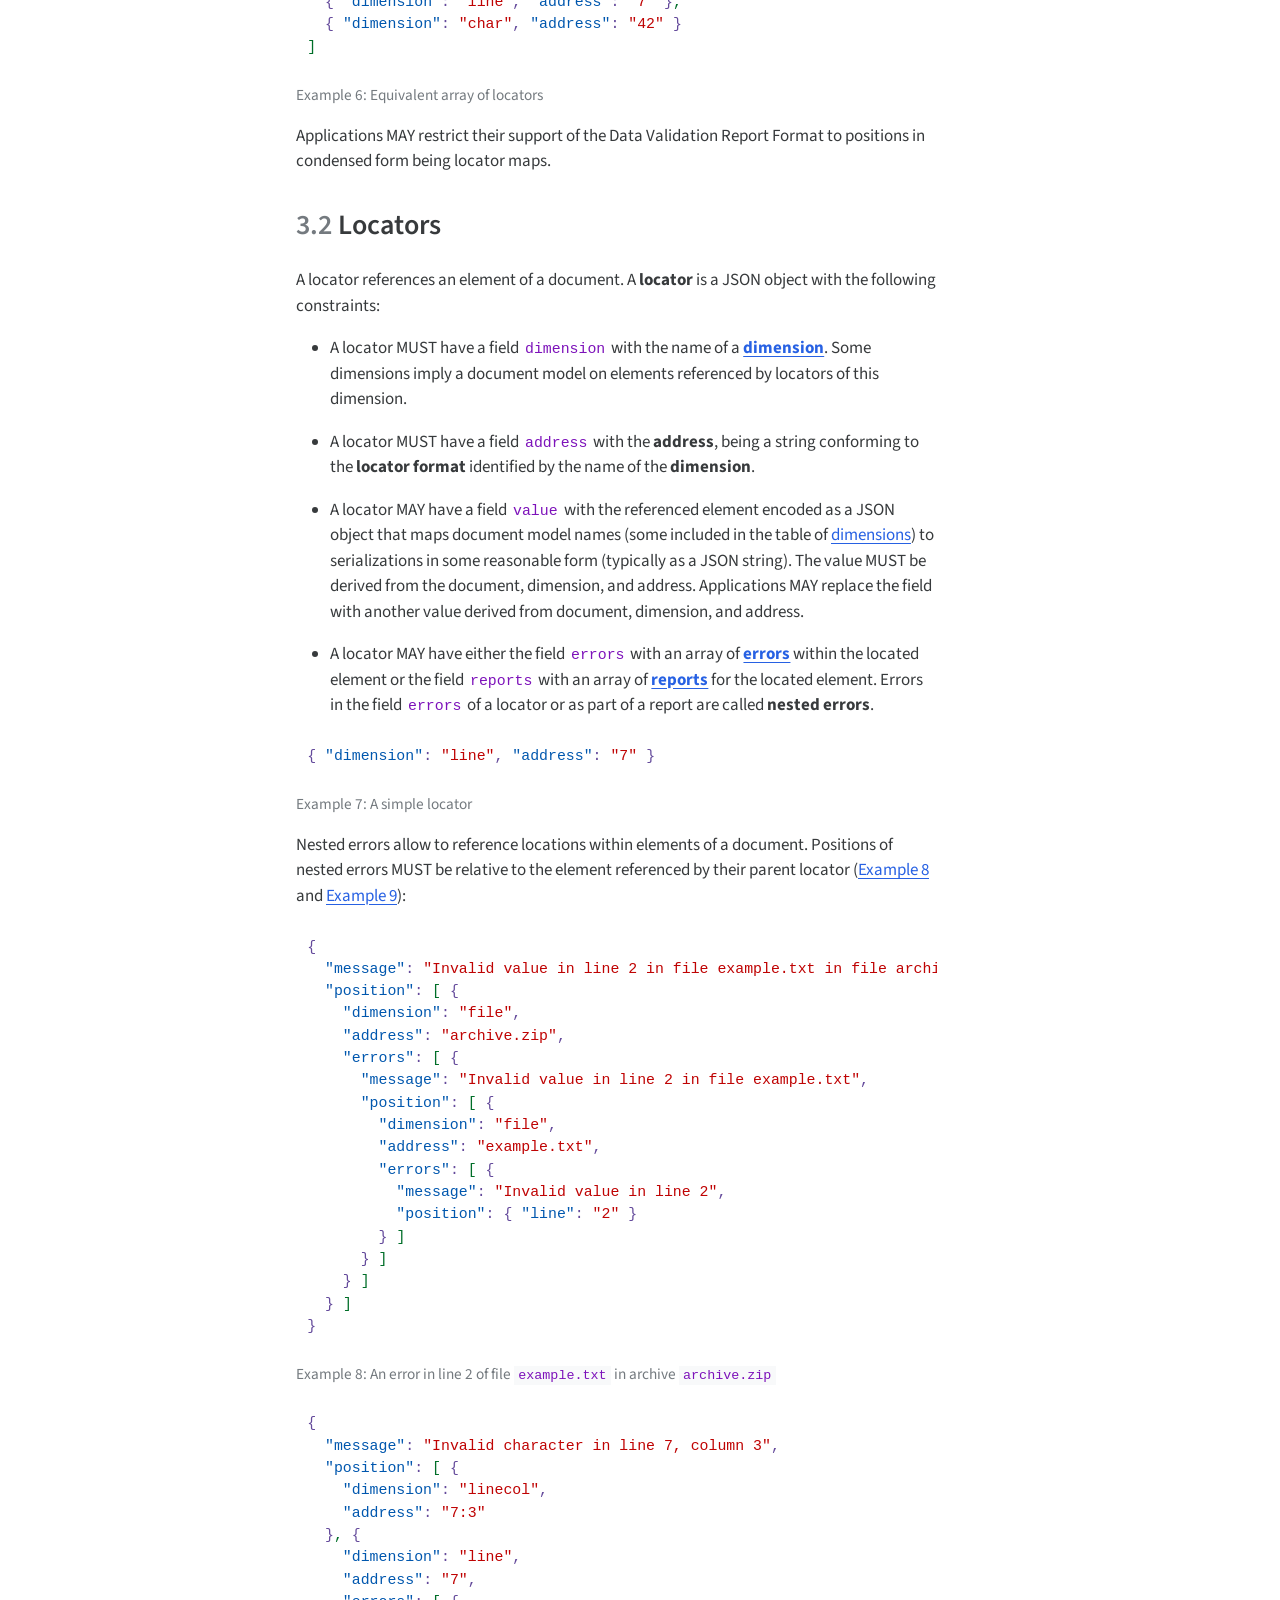
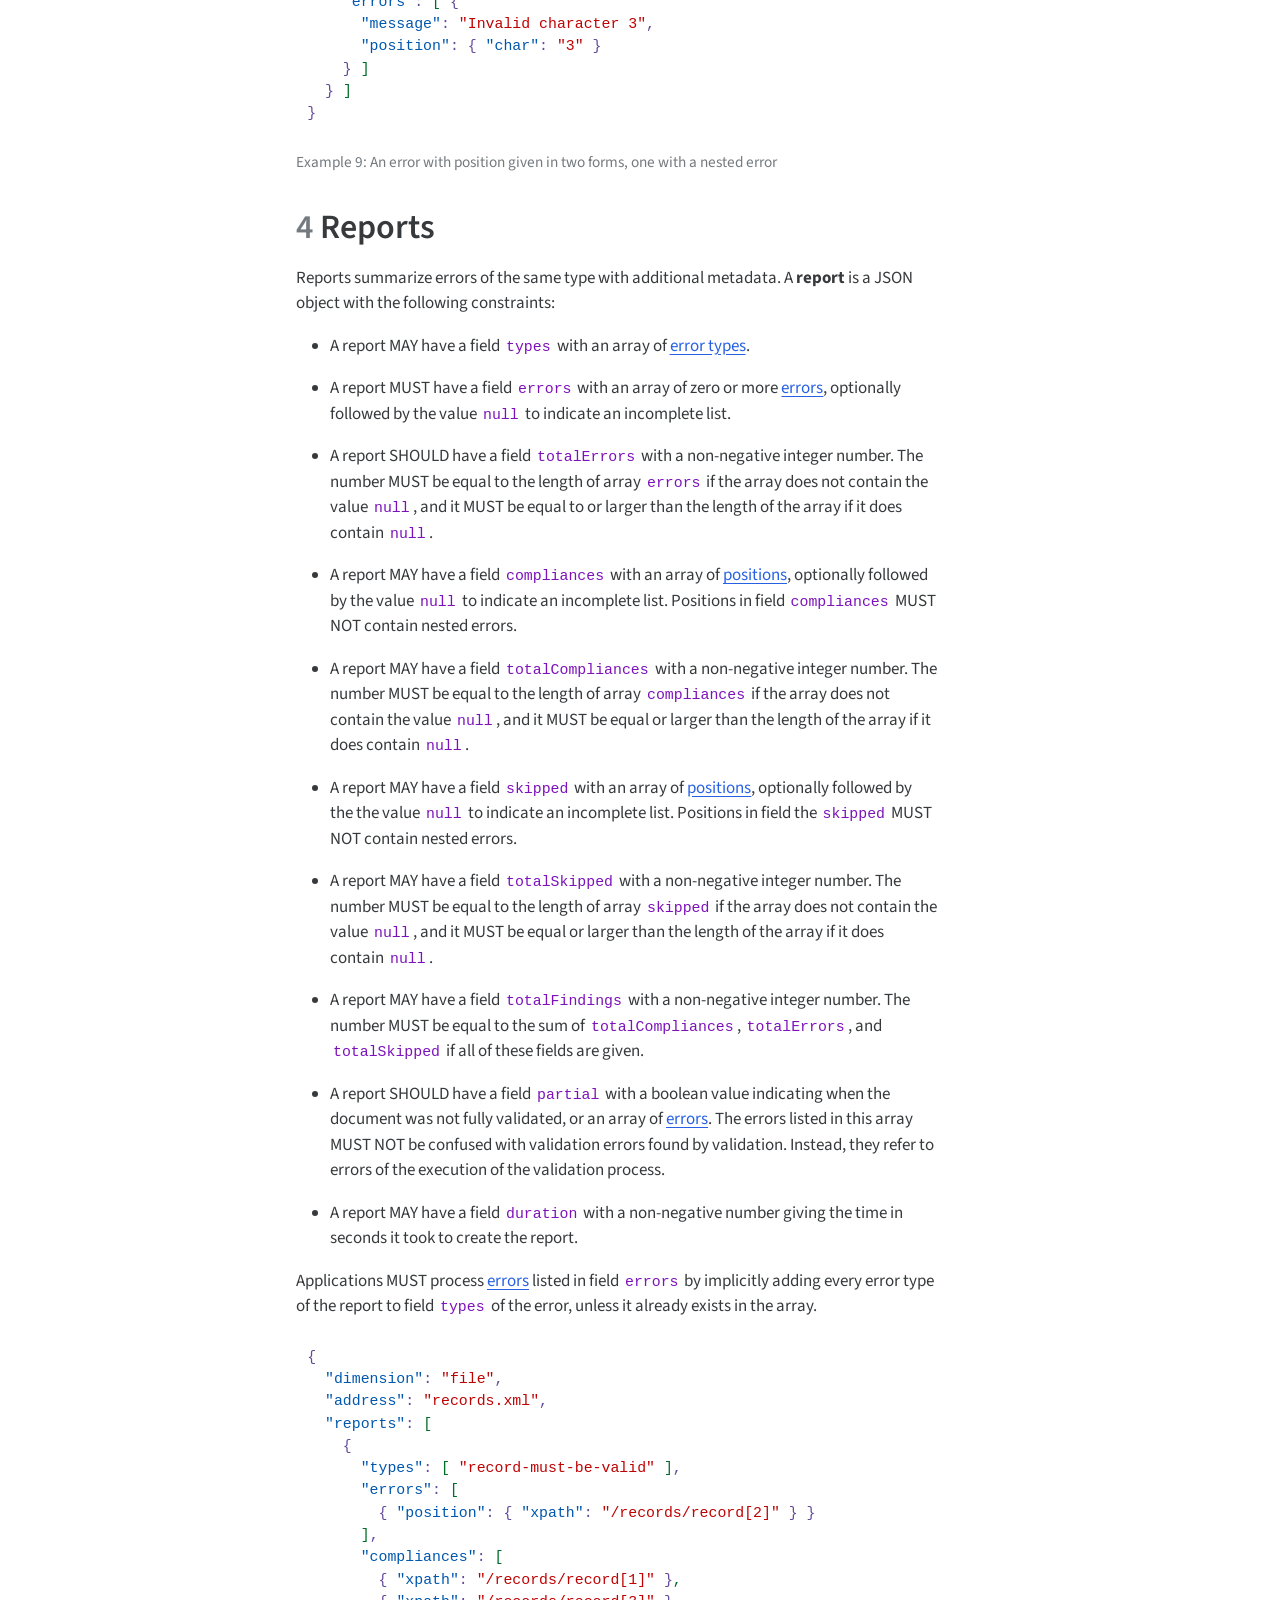
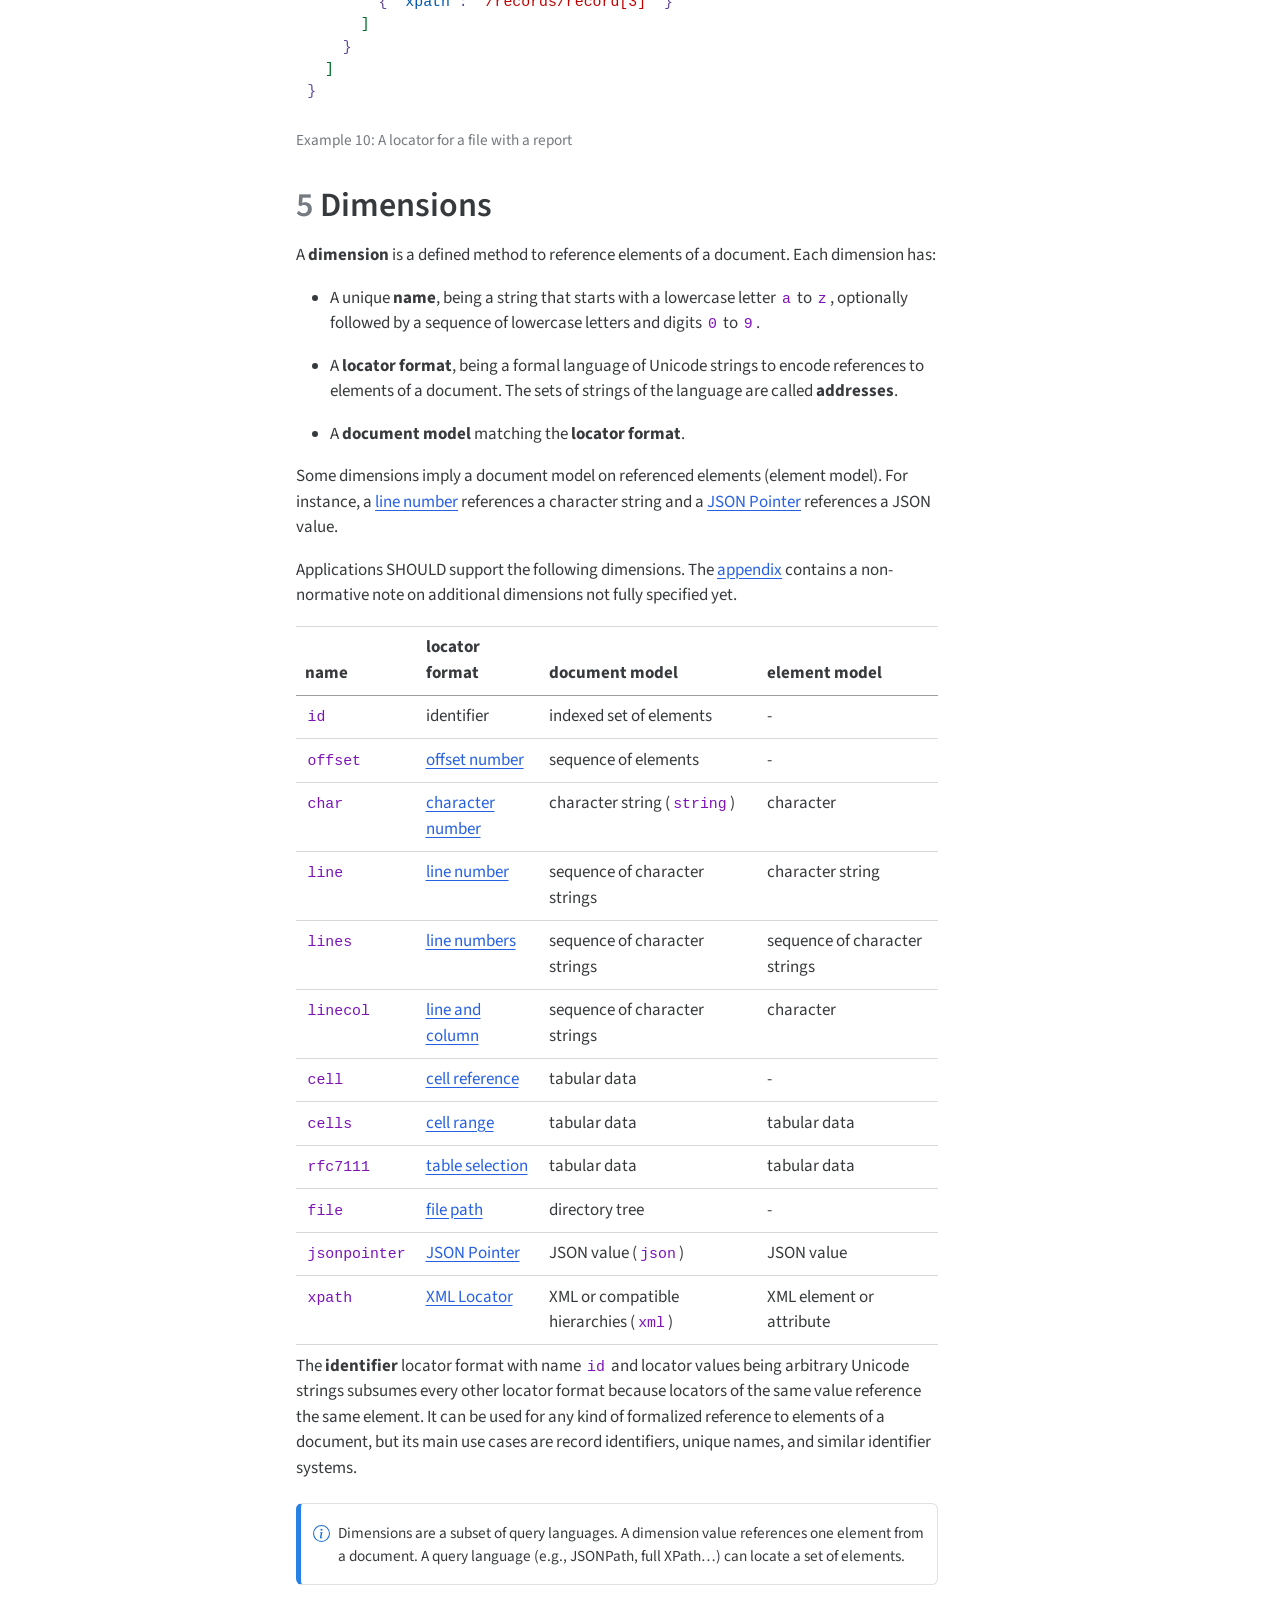
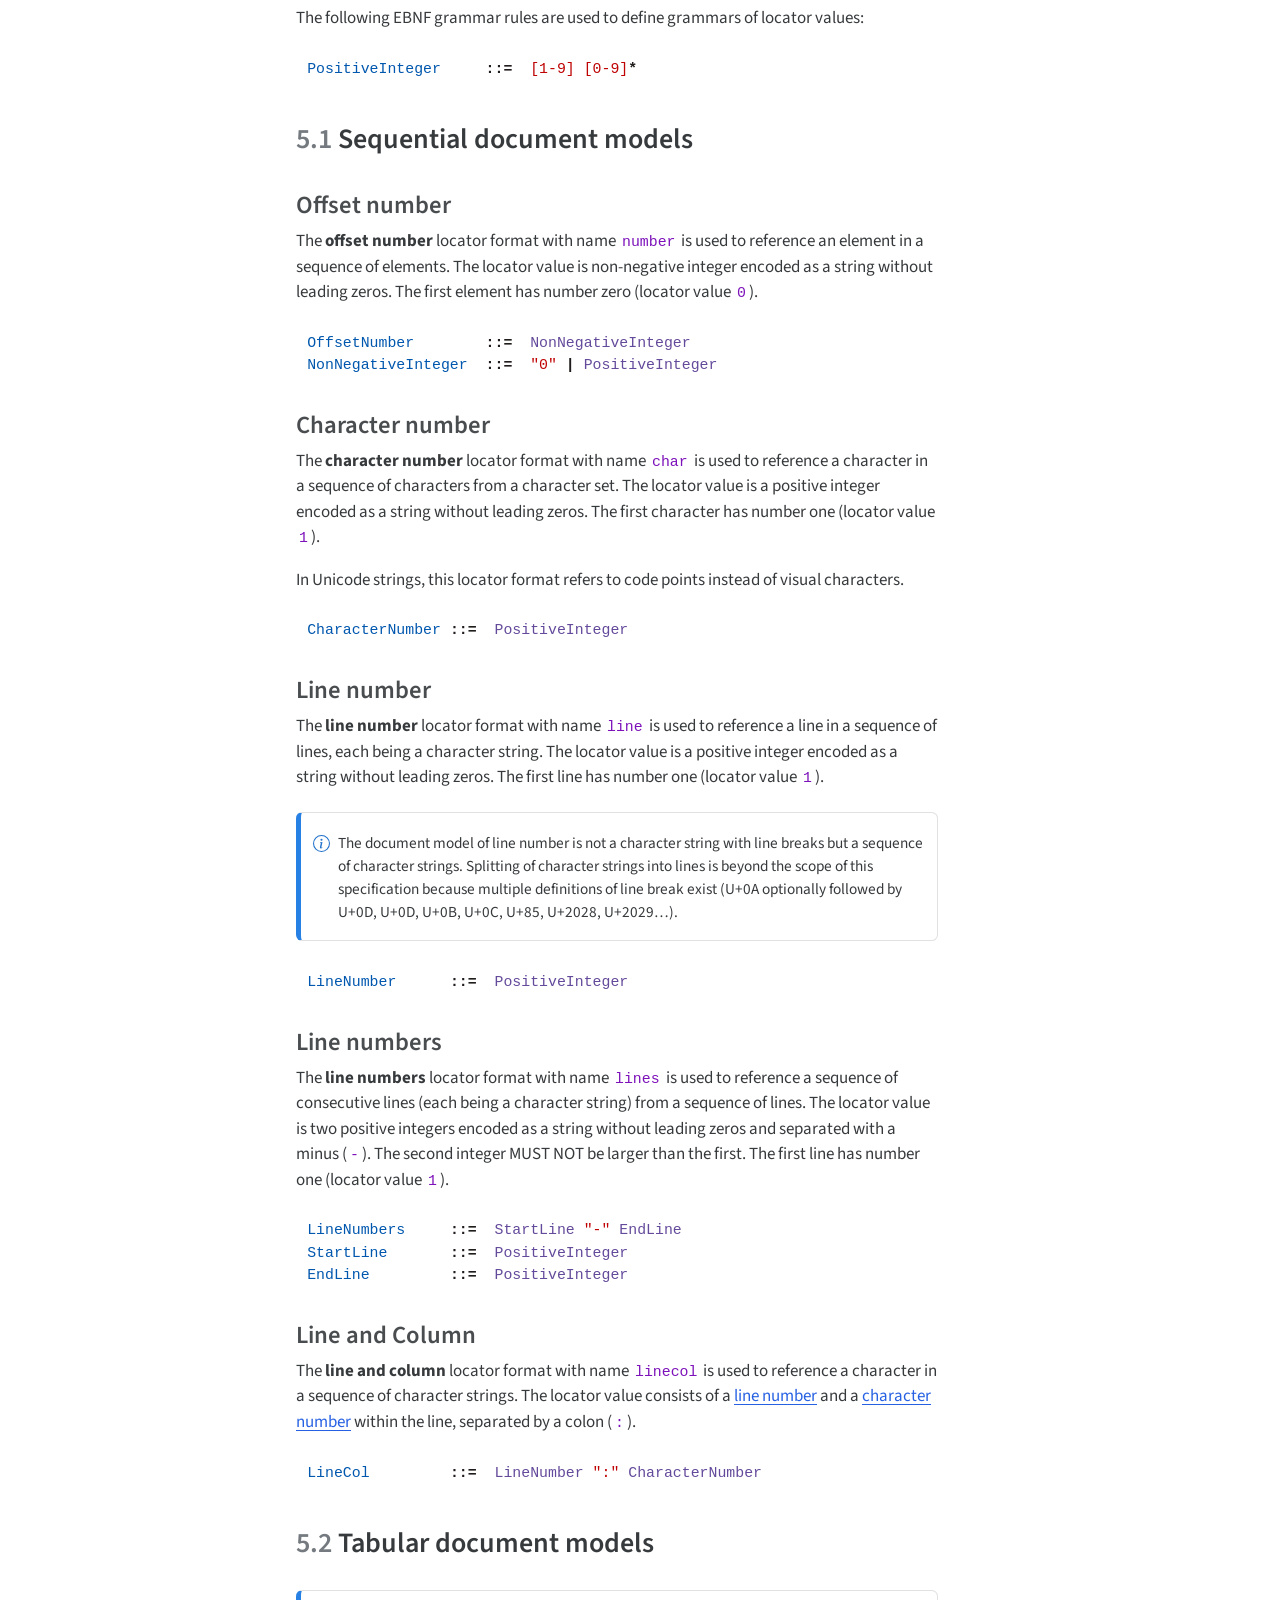
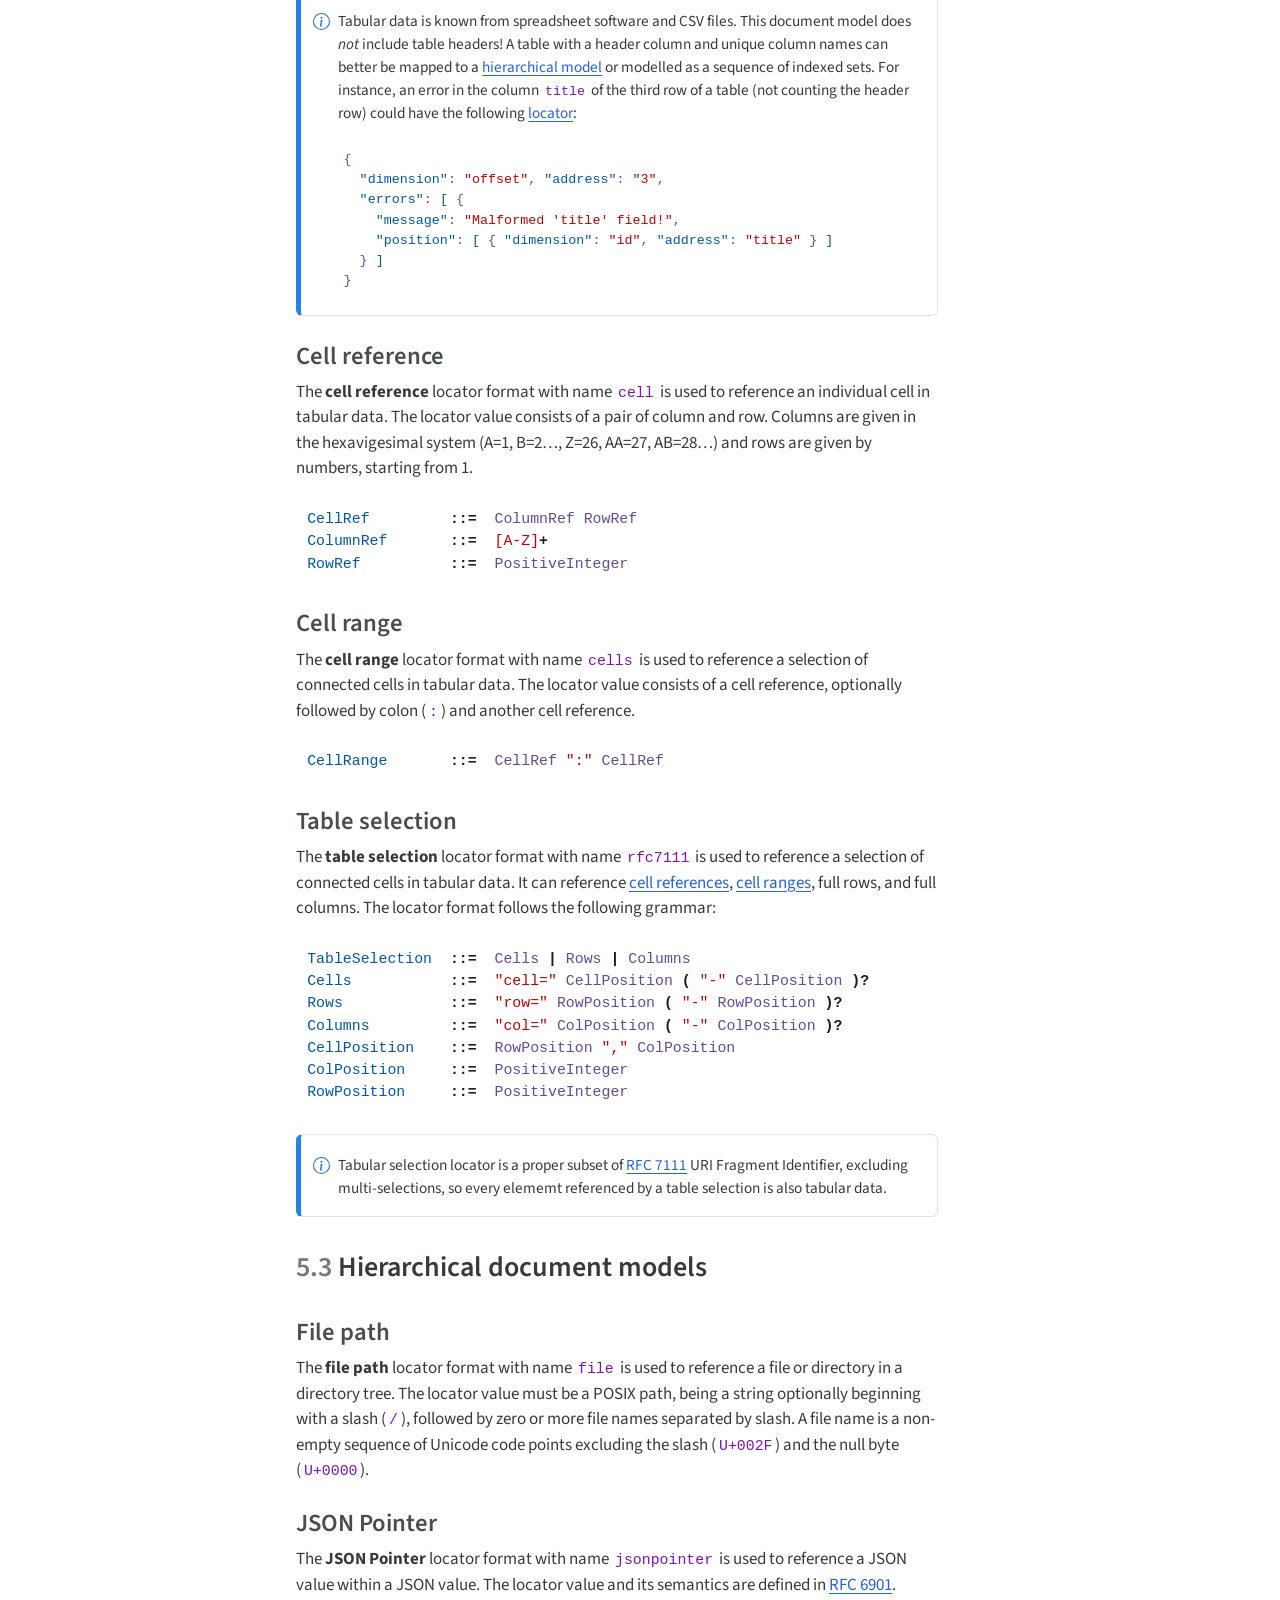
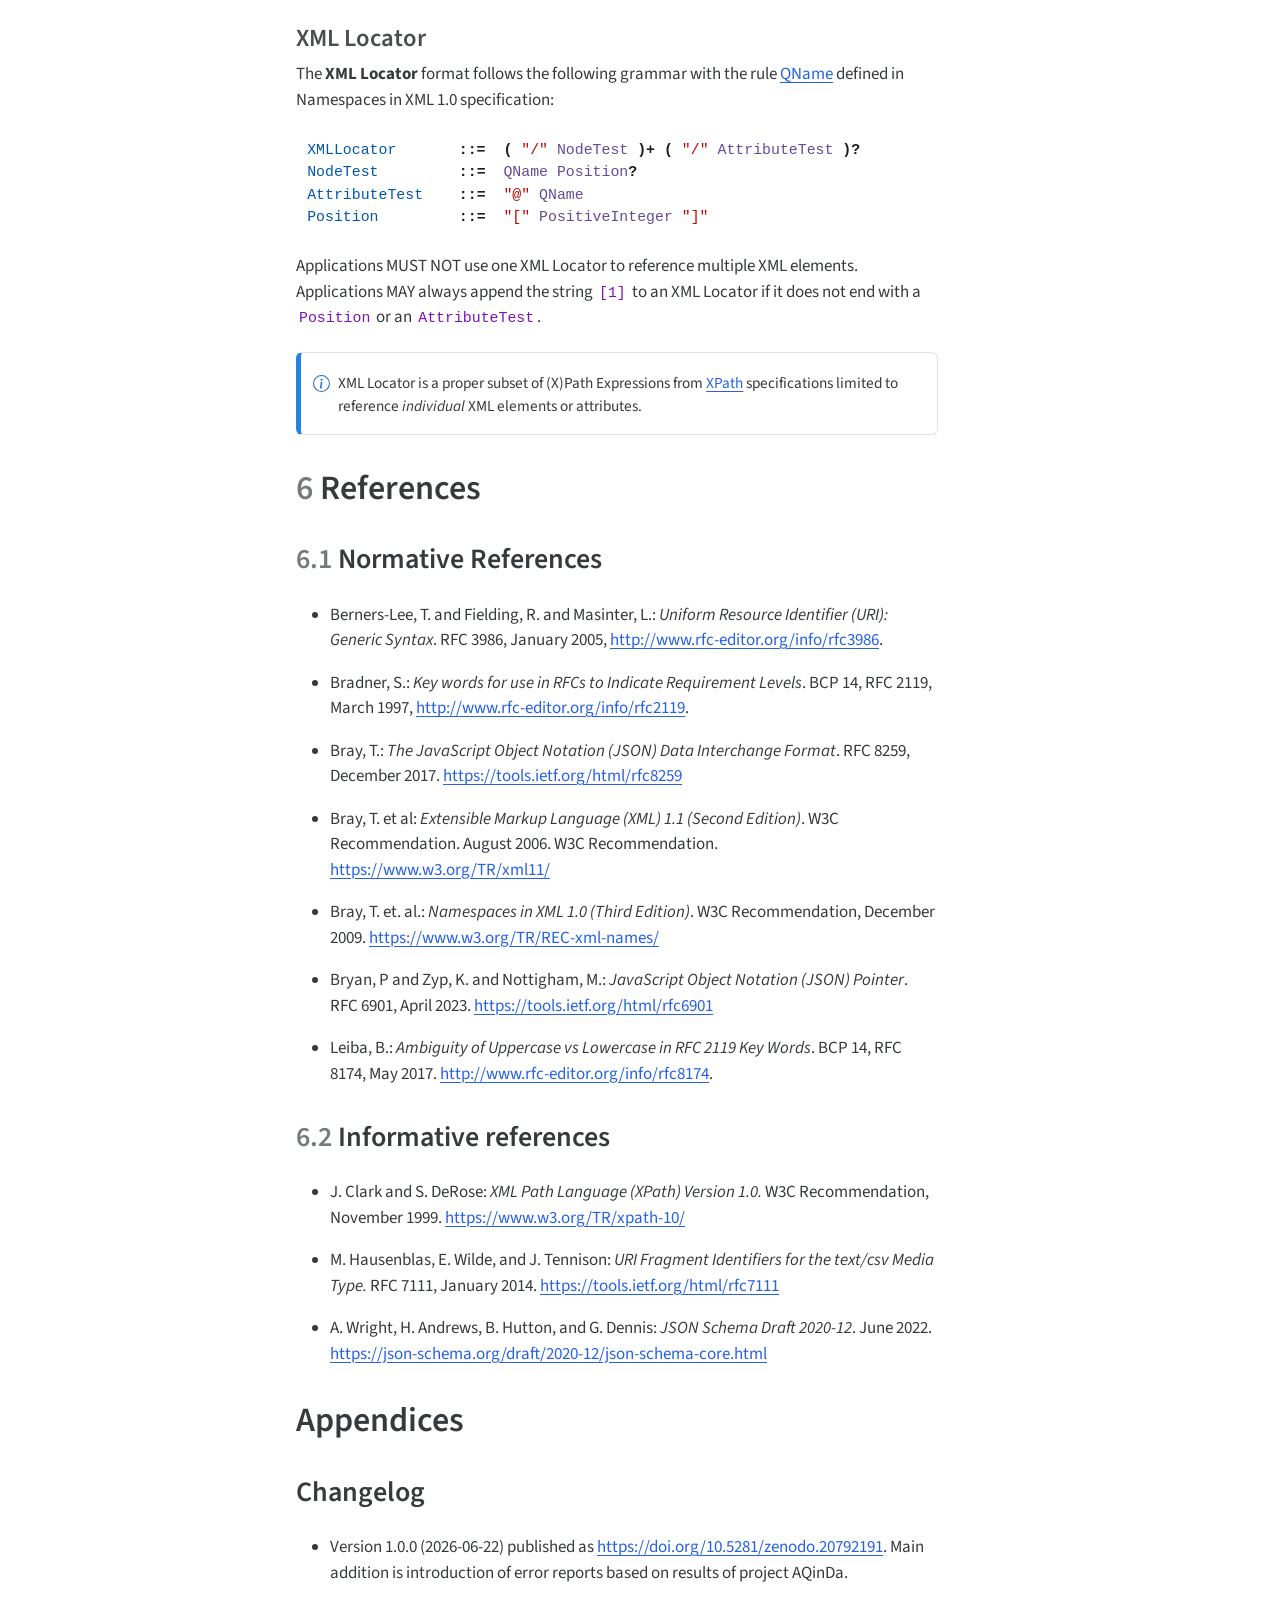
==== commit 96ac1f88: "Built site for gh-pages" ====
--- a/index-preview.html
+++ b/index-preview.html
@@ -1,21 +1,24 @@
 <!DOCTYPE html>
 <html xmlns="http://www.w3.org/1999/xhtml" lang="en" xml:lang="en"><head>
     <meta charset="utf-8">
-    <meta name="generator" content="quarto-1.9.38">
+    <meta name="generator" content="quarto-1.11.9">
 
     <meta name="viewport" content="width=device-width, initial-scale=1.0, user-scalable=yes">
 
-    <meta name="dcterms.date" content="2026-07-02">
+    <meta name="dcterms.date" content="2026-11-06">
 
     <title>Data Validation Report Format</title>
     <style>
       /* Default styles provided by pandoc.
       ** See https://pandoc.org/MANUAL.html#variables-for-html for config info.
       */
-      code{white-space: pre-wrap;}
       span.smallcaps{font-variant: small-caps;}
-      div.columns{display: flex; gap: min(4vw, 1.5em);}
-      div.column{flex: auto; overflow-x: auto;}
+      div.columns{display: flex; gap: 1.5em;}
+      div.column{flex: auto;}
+      @media screen {
+      div.columns{gap: min(4vw, 1.5em);}
+      div.column{overflow-x: auto;}
+      }
       div.hanging-indent{margin-left: 1.5em; text-indent: -1.5em;}
       ul.task-list{list-style: none;}
       ul.task-list li input[type="checkbox"] {
@@ -114,14 +117,19 @@
     window.document.addEventListener("DOMContentLoaded", function () {
 
       var header = window.document.querySelector("#quarto-embed-header");
-      const titleBannerEl = window.document.querySelector("body > #title-block-header");
-      if (titleBannerEl) {
-        titleBannerEl.style.paddingTop = header.clientHeight + "px";
-      }
-      const contentEl = window.document.getElementById('quarto-content');
-      for (const child of contentEl.children) {
-        child.style.paddingTop = header.clientHeight + "px";
-        child.style.marginTop = "1em";
+      // Inside the site header, the site navigation offsets the content
+      // and manages headroom
+      const inSiteHeader = header.parentElement.id === "quarto-header";
+      if (!inSiteHeader) {
+        const titleBannerEl = window.document.querySelector("body > #title-block-header");
+        if (titleBannerEl) {
+          titleBannerEl.style.paddingTop = header.clientHeight + "px";
+        }
+        const contentEl = window.document.getElementById('quarto-content');
+        for (const child of contentEl.children) {
+          child.style.paddingTop = header.clientHeight + "px";
+          child.style.marginTop = "1em";
+        }
       }
 
       // Use the article root if the `back` call doesn't work. This isn't perfect
@@ -138,14 +146,16 @@
         }, 100);
       }
 
-      const headroom = new window.Headroom(header, {
-        tolerance: 5,
-        onPin: function () {
-        },
-        onUnpin: function () {
-        },
-      });
-      headroom.init();
+      if (!inSiteHeader) {
+        const headroom = new window.Headroom(header, {
+          tolerance: 5,
+          onPin: function () {
+          },
+          onUnpin: function () {
+          },
+        });
+        headroom.init();
+      }
     });
     </script>
 
@@ -154,14 +164,15 @@
 <script src="site_libs/clipboard/clipboard.min.js"></script>
 <script src="site_libs/quarto-html/quarto.js" type="module"></script>
 <script src="site_libs/quarto-html/tabsets/tabsets.js" type="module"></script>
+<script src="site_libs/quarto-html/scrollable-regions/scrollable-regions.js" type="module"></script>
 <script src="site_libs/quarto-html/popper.min.js"></script>
 <script src="site_libs/quarto-html/tippy.umd.min.js"></script>
 <script src="site_libs/quarto-html/anchor.min.js"></script>
 <link href="site_libs/quarto-html/tippy.css" rel="stylesheet">
-<link href="site_libs/quarto-html/quarto-syntax-highlighting-cf35b1e8b68dd0c452cd246239eb2ea9.css" rel="stylesheet" id="quarto-text-highlighting-styles">
+<link href="site_libs/quarto-html/quarto-syntax-highlighting-c72ea3d9f64a11395dac7dbb125b72fe.css" rel="stylesheet" id="quarto-text-highlighting-styles">
 <script src="site_libs/bootstrap/bootstrap.min.js"></script>
 <link href="site_libs/bootstrap/bootstrap-icons.css" rel="stylesheet">
-<link href="site_libs/bootstrap/bootstrap-c07b2023d1ce389724911301a6ac35eb.min.css" rel="stylesheet" append-hash="true" id="quarto-bootstrap" data-mode="light">
+<link href="site_libs/bootstrap/bootstrap-3bd19f3d8326b9d8e0381467fbcfbfa7.min.css" rel="stylesheet" append-hash="true" id="quarto-bootstrap" data-mode="light">
 <script src="site_libs/quarto-contrib/glightbox/glightbox.min.js"></script>
 <link href="site_libs/quarto-contrib/glightbox/glightbox.min.css" rel="stylesheet">
 <link href="site_libs/quarto-contrib/glightbox/lightbox.css" rel="stylesheet">
@@ -173,22 +184,22 @@
 <meta name="citation_abstract" content="This document specifies a data format to report validation errors of digital objects with error positions independent from specific document models.
 ">
 <meta name="citation_author" content="Jakob Voß">
-<meta name="citation_publication_date" content="2026-07-02">
-<meta name="citation_cover_date" content="2026-07-02">
+<meta name="citation_publication_date" content="2026-11-06">
+<meta name="citation_cover_date" content="2026-11-06">
 <meta name="citation_year" content="2026">
-<meta name="citation_online_date" content="2026-07-02">
+<meta name="citation_online_date" content="2026-11-06">
 <meta name="citation_doi" content="10.5281/zenodo.20792191">
 <meta name="citation_language" content="en">
 </head>
 
-  <body class="quarto-notebook quarto-light">
-    <div id="quarto-embed-header" class="headroom fixed-top bg-primary">
-      
-      <a onclick="window.quartoBackToArticle(); return false;" class="btn btn-primary quarto-back-link" href=""><i class="bi bi-caret-left"></i> Back to Article</a>
-      <h6><i class="bi bi-journal-code"></i> Article Notebook</h6>
+  <body class="quarto-notebook quarto-light"><a id="quarto-skip-link" class="visually-hidden-focusable" href="#quarto-document-content">Skip to main content</a>
+    <nav id="quarto-embed-header" class="headroom fixed-top bg-primary" aria-labelledby="quarto-embed-title">
+
+      <a href="index.html" onclick="window.quartoBackToArticle(); return false;" class="btn btn-primary quarto-back-link"><i class="bi bi-caret-left"></i> Back to Article</a>
+      <h6 id="quarto-embed-title"><i class="bi bi-journal-code"></i> Article Notebook</h6>
 
             <a href="./index.qmd" class="btn btn-primary quarto-download-embed" download="index.qmd">Download Source</a>
-          </div>
+          </nav>
 
      <header id="title-block-header" class="quarto-title-block default toc-left page-columns page-full">
   <div class="quarto-title-banner page-columns page-full">
@@ -205,7 +216,7 @@
           <div class="quarto-title-meta-heading">Affiliation</div>
           
                 <div class="quarto-title-meta-contents">
-            <p class="author">Jakob Voß <a href="https://orcid.org/0000-0002-7613-4123" class="quarto-title-author-orcid"> <img src="[data-uri]"></a></p>
+            <p class="author">Jakob Voß <a href="https://orcid.org/0000-0002-7613-4123" class="quarto-title-author-orcid" aria-label="ORCID profile for Jakob Voß"> <img alt="" src="[data-uri]"></a></p>
           </div>
                 <div class="quarto-title-meta-contents">
                     <p class="affiliation">
@@ -220,7 +231,7 @@
                 <div>
             <div class="quarto-title-meta-heading">Published</div>
             <div class="quarto-title-meta-contents">
-              <p class="date">July 2, 2026</p>
+              <p class="date">November 6, 2026</p>
             </div>
           </div>
           
@@ -251,7 +262,7 @@
     </div>  </div>
 </header><div id="quarto-content" class="page-columns page-rows-contents page-layout-article toc-left">
 <div id="quarto-sidebar-toc-left" class="sidebar toc-left">
-  <nav id="TOC" role="doc-toc" class="toc-active">
+  <nav id="TOC" role="doc-toc" aria-labelledby="toc-title" class="toc-active">
     <h2 id="toc-title">Table of contents</h2>
    
   <ul>
@@ -315,7 +326,7 @@
 </div>
 <div id="quarto-margin-sidebar" class="sidebar margin-sidebar zindex-bottom">
 </div>
-<main class="content quarto-banner-title-block" id="quarto-document-content">      
+<main class="content quarto-banner-title-block" id="quarto-document-content" tabindex="-1">      
 
        <section id="introduction" class="level1" data-number="1">
 <h1 data-number="1"><span class="header-section-number">1</span> Introduction</h1>
@@ -377,6 +388,7 @@
 <div>
 <p></p><figure class="figure"><p></p>
 <div>
+
 <pre class="mermaid mermaid-js">graph LR
    JSON -- JSON syntax --&gt; Unicode
    Unicode -- UTF-8   --&gt; Bytes
@@ -1232,7 +1244,8 @@
           return filterRegex.test(href) || localhostRegex.test(href) || mailtoRegex.test(href);
       }
       // Inspect non-navigation links and adorn them if external
-     var links = window.document.querySelectorAll('a[href]:not(.nav-link):not(.navbar-brand):not(.toc-action):not(.sidebar-link):not(.sidebar-item-toggle):not(.pagination-link):not(.no-external):not([aria-hidden]):not(.dropdown-item):not(.quarto-navigation-tool):not(.about-link)');
+      window.quartoDecorateExternalLinks = function (root) {
+     var links = (root || window.document).querySelectorAll('a[href]:not(.nav-link):not(.navbar-brand):not(.toc-action):not(.sidebar-link):not(.sidebar-item-toggle):not(.pagination-link):not(.no-external):not([aria-hidden]):not(.dropdown-item):not(.quarto-navigation-tool):not(.about-link)');
       for (var i=0; i<links.length; i++) {
         const link = links[i];
         if (!isInternal(link.href)) {
@@ -1241,8 +1254,69 @@
           if (link.dataset.originalHref !== undefined) {
             link.href = link.dataset.originalHref;
           }
-        }
-      }
+          if (!link.classList.contains('no-external-icon')) {
+          }
+        }
+      }
+      };
+      window.quartoDecorateExternalLinks(window.document);
+    // Esc closes the popup (WCAG 1.4.13) and focus leaving both trigger and
+    // popup closes it (WCAG 2.4.11); tippy handles neither for interactive popups.
+    const hideOnEscAndFocusOut = {
+      name: 'hideOnEscAndFocusOut',
+      defaultValue: true,
+      fn(instance) {
+        const dismiss = () => {
+          // A show scheduled by the trigger delay would otherwise reopen it
+          instance.clearDelayTimeouts();
+          instance.hide();
+        };
+        const onKeyDown = (event) => {
+          if (event.key !== 'Escape') {
+            return;
+          }
+          // Keep Esc from also reaching page handlers (e.g. reveal.js overview),
+          // except an open reveal.js slide menu, which Esc should close too.
+          // The menu handles keys only when its keyboard option is on.
+          const menuHandlesEsc = window.Reveal?.getPlugin?.('menu')?.isOpen() &&
+            window.Reveal.getConfig().menu?.keyboard !== false;
+          if (!menuHandlesEsc) {
+            event.stopPropagation();
+          }
+          if (instance.popper.contains(window.document.activeElement)) {
+            // Disabled while refocusing so the focus trigger does not reopen it
+            instance.disable();
+            instance.reference.focus();
+            instance.enable();
+          }
+          dismiss();
+        };
+        const onFocusOut = (event) => {
+          const target = event.relatedTarget;
+          if (target && !instance.reference.contains(target) &&
+              !instance.popper.contains(target)) {
+            dismiss();
+          }
+        };
+        // On the trigger too: a click trigger (code-annotations: select) has no
+        // blur handling. Attached for the instance's lifetime so leaving the
+        // trigger also cancels a show still pending on the trigger delay.
+        instance.reference.addEventListener('focusout', onFocusOut);
+        return {
+          onShow() {
+            window.document.addEventListener('keydown', onKeyDown, true);
+            instance.popper.addEventListener('focusout', onFocusOut);
+          },
+          onHide() {
+            window.document.removeEventListener('keydown', onKeyDown, true);
+            instance.popper.removeEventListener('focusout', onFocusOut);
+          },
+          onDestroy() {
+            instance.reference.removeEventListener('focusout', onFocusOut);
+          },
+        };
+      },
+    };
     function tippyHover(el, contentFn, onTriggerFn, onUntriggerFn) {
       const config = {
         allowHTML: true,
@@ -1256,6 +1330,7 @@
         interactiveBorder: 10,
         theme: 'quarto',
         placement: 'bottom-start',
+        plugins: [hideOnEscAndFocusOut],
       };
       if (contentFn) {
         config.content = contentFn;
@@ -1418,44 +1493,54 @@
           const lineIds = lines.map((line) => {
             return targetCell + "-" + line;
           })
-          let top = null;
-          let height = null;
-          let parent = null;
+          // Each band is positioned against its own containing block, which is
+          // not the offsetParent of the lines, so place it from client rects.
+          const placeBand = (band, firstEl, lastEl, codeBlock) => {
+            const container = band.offsetParent;
+            if (container === null) {
+              return;
+            }
+            const containerRect = container.getBoundingClientRect();
+            // Reveal.js scales slides with a transform, so convert client
+            // pixels back to the CSS pixels of the container.
+            const scale = containerRect.height / container.offsetHeight || 1;
+            const firstRect = firstEl.getBoundingClientRect();
+            const lastRect = lastEl.getBoundingClientRect();
+            const top = (firstRect.top - containerRect.top) / scale - container.clientTop + container.scrollTop;
+            const height = (lastRect.bottom - firstRect.top) / scale;
+            band.style.top = top - 2 + "px";
+            band.style.height = height + 4 + "px";
+            if (codeBlock) {
+              // Without the copy button wrapper, the containing block is wider
+              // than the code block, so span the code block explicitly.
+              const blockRect = codeBlock.getBoundingClientRect();
+              band.style.left = (blockRect.left - containerRect.left) / scale - container.clientLeft + container.scrollLeft + "px";
+              band.style.width = blockRect.width / scale + "px";
+            }
+          };
           if (lineIds.length > 0) {
-              //compute the position of the single el (top and bottom and make a div)
-              const el = window.document.getElementById(lineIds[0]);
-              top = el.offsetTop;
-              height = el.offsetHeight;
-              parent = el.parentElement.parentElement;
-            if (lineIds.length > 1) {
-              const lastEl = window.document.getElementById(lineIds[lineIds.length - 1]);
-              const bottom = lastEl.offsetTop + lastEl.offsetHeight;
-              height = bottom - top;
+            const el = window.document.getElementById(lineIds[0]);
+            const lastEl = window.document.getElementById(lineIds[lineIds.length - 1]);
+            const parent = el.parentElement.parentElement;
+            // cook up a div (if necessary) and position it
+            let div = window.document.getElementById("code-annotation-line-highlight");
+            if (div === null) {
+              div = window.document.createElement("div");
+              div.setAttribute("id", "code-annotation-line-highlight");
+              div.style.position = 'absolute';
+              parent.appendChild(div);
             }
-            if (top !== null && height !== null && parent !== null) {
-              // cook up a div (if necessary) and position it 
-              let div = window.document.getElementById("code-annotation-line-highlight");
-              if (div === null) {
-                div = window.document.createElement("div");
-                div.setAttribute("id", "code-annotation-line-highlight");
-                div.style.position = 'absolute';
-                parent.appendChild(div);
-              }
-              div.style.top = top - 2 + "px";
-              div.style.height = height + 4 + "px";
-              div.style.left = 0;
-              let gutterDiv = window.document.getElementById("code-annotation-line-highlight-gutter");
-              if (gutterDiv === null) {
-                gutterDiv = window.document.createElement("div");
-                gutterDiv.setAttribute("id", "code-annotation-line-highlight-gutter");
-                gutterDiv.style.position = 'absolute';
-                const codeCell = window.document.getElementById(targetCell);
-                const gutter = codeCell.querySelector('.code-annotation-gutter');
-                gutter.appendChild(gutterDiv);
-              }
-              gutterDiv.style.top = top - 2 + "px";
-              gutterDiv.style.height = height + 4 + "px";
+            placeBand(div, el, lastEl, parent.closest("div.sourceCode") || parent);
+            let gutterDiv = window.document.getElementById("code-annotation-line-highlight-gutter");
+            if (gutterDiv === null) {
+              gutterDiv = window.document.createElement("div");
+              gutterDiv.setAttribute("id", "code-annotation-line-highlight-gutter");
+              gutterDiv.style.position = 'absolute';
+              const codeCell = window.document.getElementById(targetCell);
+              const gutter = codeCell.querySelector('.code-annotation-gutter');
+              gutter.appendChild(gutterDiv);
             }
+            placeBand(gutterDiv, el, lastEl);
             selectedAnnoteEl = annoteEl;
           }
         };
@@ -1553,6 +1638,9 @@
       }
     }
   });
+  </script>
+  <script type="application/javascript">
+  window.quartoScrollableRegionsLabels = {"code":"Scrollable code","output":"Scrollable output"};
   </script>  </div> <!-- /content -->  <script>var lightboxQuarto = GLightbox({"closeEffect":"zoom","descPosition":"bottom","loop":false,"openEffect":"zoom","selector":".lightbox"});
 (function() {
   let previousOnload = window.onload;
--- a/site_libs/quarto-html/quarto-syntax-highlighting-c72ea3d9f64a11395dac7dbb125b72fe.css
+++ b/site_libs/quarto-html/quarto-syntax-highlighting-c72ea3d9f64a11395dac7dbb125b72fe.css
@@ -0,0 +1,255 @@
+/* quarto syntax highlight colors */
+:root {
+  --quarto-hl-al-color: #bf0303;
+  --quarto-hl-an-color: #ca60ca;
+  --quarto-hl-at-color: #0057ae;
+  --quarto-hl-bn-color: #b08000;
+  --quarto-hl-bu-color: #644a9b;
+  --quarto-hl-ch-color: #924c9d;
+  --quarto-hl-co-color: #898887;
+  --quarto-hl-cv-color: #0095ff;
+  --quarto-hl-cn-color: #aa5500;
+  --quarto-hl-cf-color: #1f1c1b;
+  --quarto-hl-dt-color: #0057ae;
+  --quarto-hl-dv-color: #b08000;
+  --quarto-hl-do-color: #607880;
+  --quarto-hl-er-color: #bf0303;
+  --quarto-hl-ex-color: #0095ff;
+  --quarto-hl-fl-color: #b08000;
+  --quarto-hl-fu-color: #644a9b;
+  --quarto-hl-im-color: #ff5500;
+  --quarto-hl-in-color: #b08000;
+  --quarto-hl-kw-color: #1f1c1b;
+  --quarto-hl-op-color: #1f1c1b;
+  --quarto-hl-ot-color: #006e28;
+  --quarto-hl-pp-color: #006e28;
+  --quarto-hl-re-color: #0057ae;
+  --quarto-hl-sc-color: #3daee9;
+  --quarto-hl-ss-color: #ff5500;
+  --quarto-hl-st-color: #bf0303;
+  --quarto-hl-va-color: #0057ae;
+  --quarto-hl-vs-color: #bf0303;
+  --quarto-hl-wa-color: #bf0303;
+}
+
+/* other quarto variables */
+:root {
+  --quarto-font-monospace: SFMono-Regular, Menlo, Monaco, Consolas, "Liberation Mono", "Courier New", monospace;
+}
+
+/* syntax highlight based on Pandoc's rules */
+pre > code.sourceCode > span {
+  color: #1f1c1b;
+  font-style: inherit;
+}
+
+code.sourceCode > span {
+  color: #1f1c1b;
+  font-style: inherit;
+}
+
+div.sourceCode,
+div.sourceCode pre.sourceCode {
+  color: #1f1c1b;
+  font-style: inherit;
+}
+
+/* Normal */
+code span {
+  color: #1f1c1b;
+  font-style: inherit;
+}
+
+/* Alert */
+code span.al {
+  color: #bf0303;
+  background-color: #f7e6e6;
+  font-weight: bold;
+  font-style: inherit;
+}
+
+/* Annotation */
+code span.an {
+  color: #ca60ca;
+  font-style: inherit;
+}
+
+/* Attribute */
+code span.at {
+  color: #0057ae;
+  font-style: inherit;
+}
+
+/* BaseN */
+code span.bn {
+  color: #b08000;
+  font-style: inherit;
+}
+
+/* BuiltIn */
+code span.bu {
+  color: #644a9b;
+  font-weight: bold;
+  font-style: inherit;
+}
+
+/* ControlFlow */
+code span.cf {
+  color: #1f1c1b;
+  font-weight: bold;
+  font-style: inherit;
+}
+
+/* Char */
+code span.ch {
+  color: #924c9d;
+  font-style: inherit;
+}
+
+/* Constant */
+code span.cn {
+  color: #aa5500;
+  font-style: inherit;
+}
+
+/* Comment */
+code span.co {
+  color: #898887;
+  font-style: inherit;
+}
+
+/* CommentVar */
+code span.cv {
+  color: #0095ff;
+  font-style: inherit;
+}
+
+/* Documentation */
+code span.do {
+  color: #607880;
+  font-style: inherit;
+}
+
+/* DataType */
+code span.dt {
+  color: #0057ae;
+  font-style: inherit;
+}
+
+/* DecVal */
+code span.dv {
+  color: #b08000;
+  font-style: inherit;
+}
+
+/* Error */
+code span.er {
+  color: #bf0303;
+  font-style: inherit;
+  text-decoration: underline;
+}
+
+/* Extension */
+code span.ex {
+  color: #0095ff;
+  font-weight: bold;
+  font-style: inherit;
+}
+
+/* Float */
+code span.fl {
+  color: #b08000;
+  font-style: inherit;
+}
+
+/* Function */
+code span.fu {
+  color: #644a9b;
+  font-style: inherit;
+}
+
+/* Import */
+code span.im {
+  color: #ff5500;
+  font-style: inherit;
+}
+
+/* Information */
+code span.in {
+  color: #b08000;
+  font-style: inherit;
+}
+
+/* Keyword */
+code span.kw {
+  color: #1f1c1b;
+  font-weight: bold;
+  font-style: inherit;
+}
+
+/* Operator */
+code span.op {
+  color: #1f1c1b;
+  font-style: inherit;
+}
+
+/* Other */
+code span.ot {
+  color: #006e28;
+  font-style: inherit;
+}
+
+/* Preprocessor */
+code span.pp {
+  color: #006e28;
+  font-style: inherit;
+}
+
+/* RegionMarker */
+code span.re {
+  color: #0057ae;
+  background-color: #e0e9f8;
+  font-style: inherit;
+}
+
+/* SpecialChar */
+code span.sc {
+  color: #3daee9;
+  font-style: inherit;
+}
+
+/* SpecialString */
+code span.ss {
+  color: #ff5500;
+  font-style: inherit;
+}
+
+/* String */
+code span.st {
+  color: #bf0303;
+  font-style: inherit;
+}
+
+/* Variable */
+code span.va {
+  color: #0057ae;
+  font-style: inherit;
+}
+
+/* VerbatimString */
+code span.vs {
+  color: #bf0303;
+  font-style: inherit;
+}
+
+/* Warning */
+code span.wa {
+  color: #bf0303;
+  font-style: inherit;
+}
+
+.prevent-inlining {
+  content: "</";
+}
+
+/*# sourceMappingURL=0249f5e9883e7bab96f9ba782e337d80.css.map */
